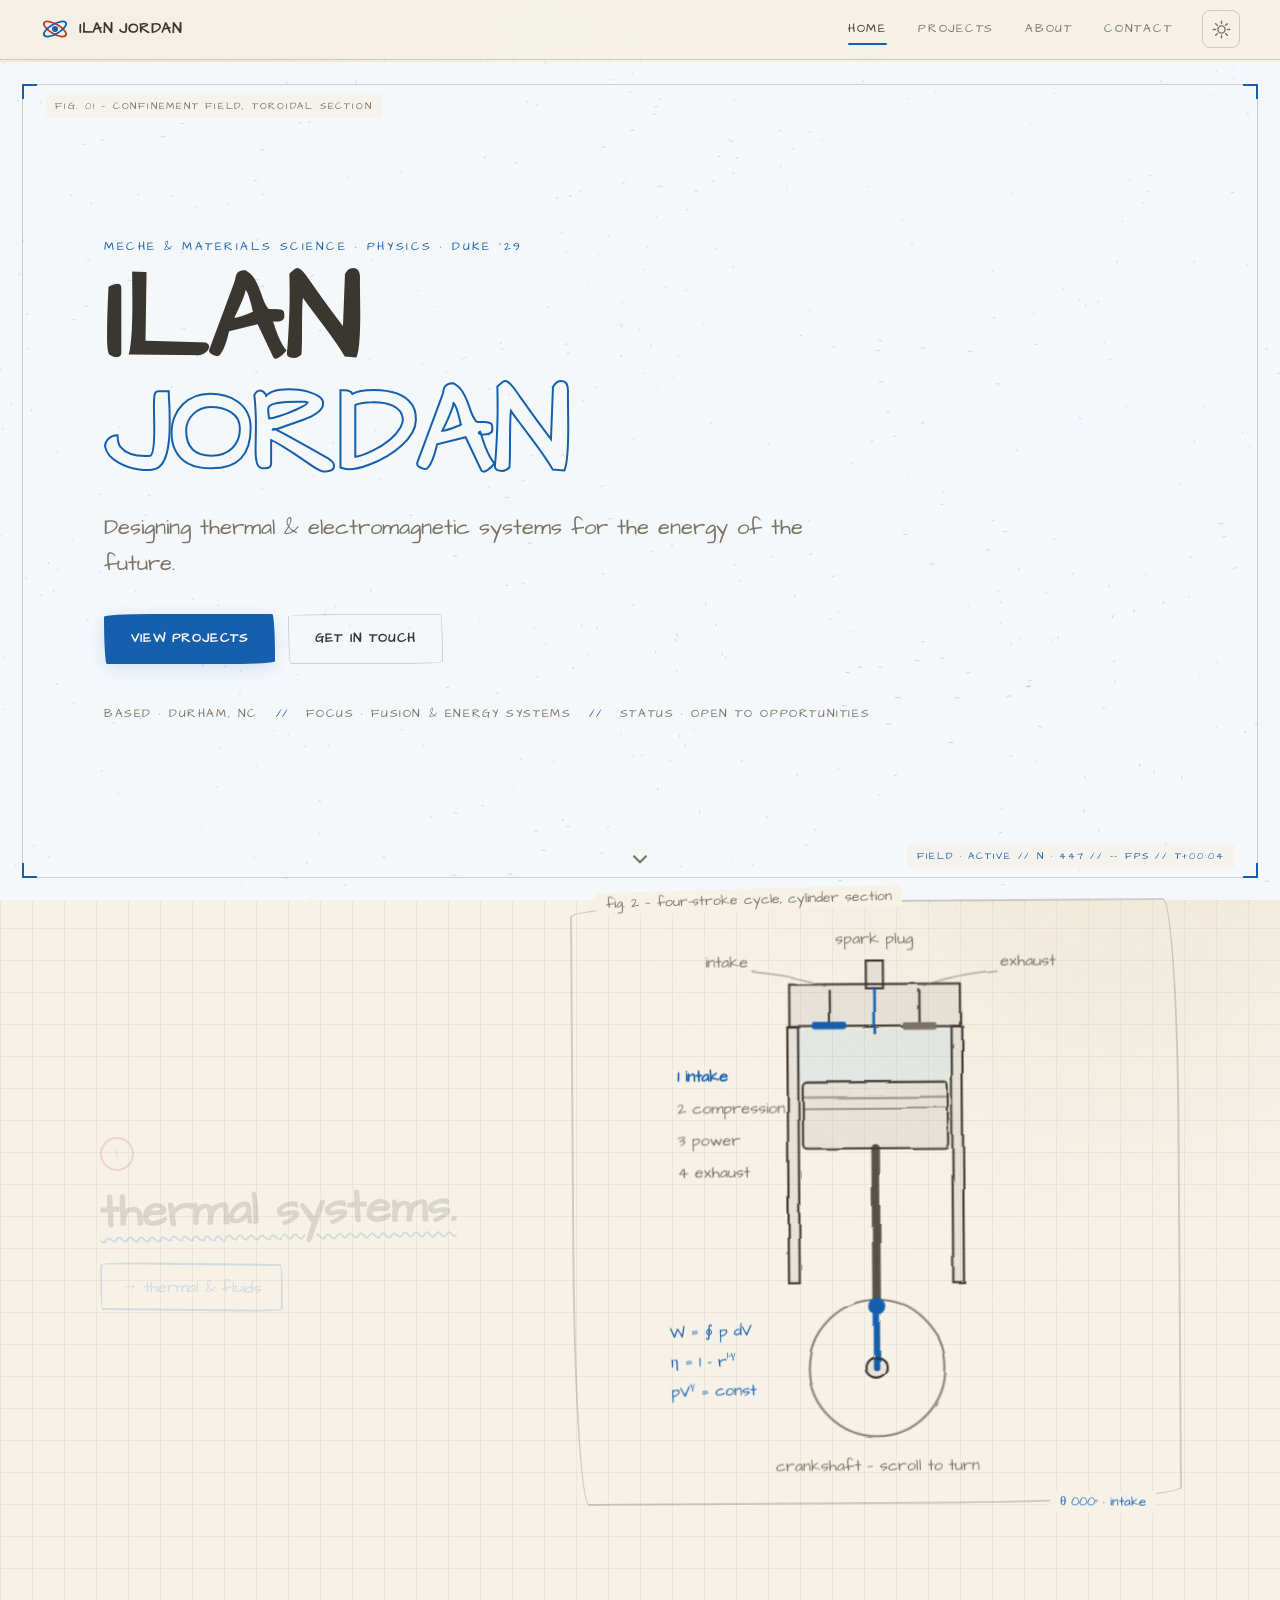
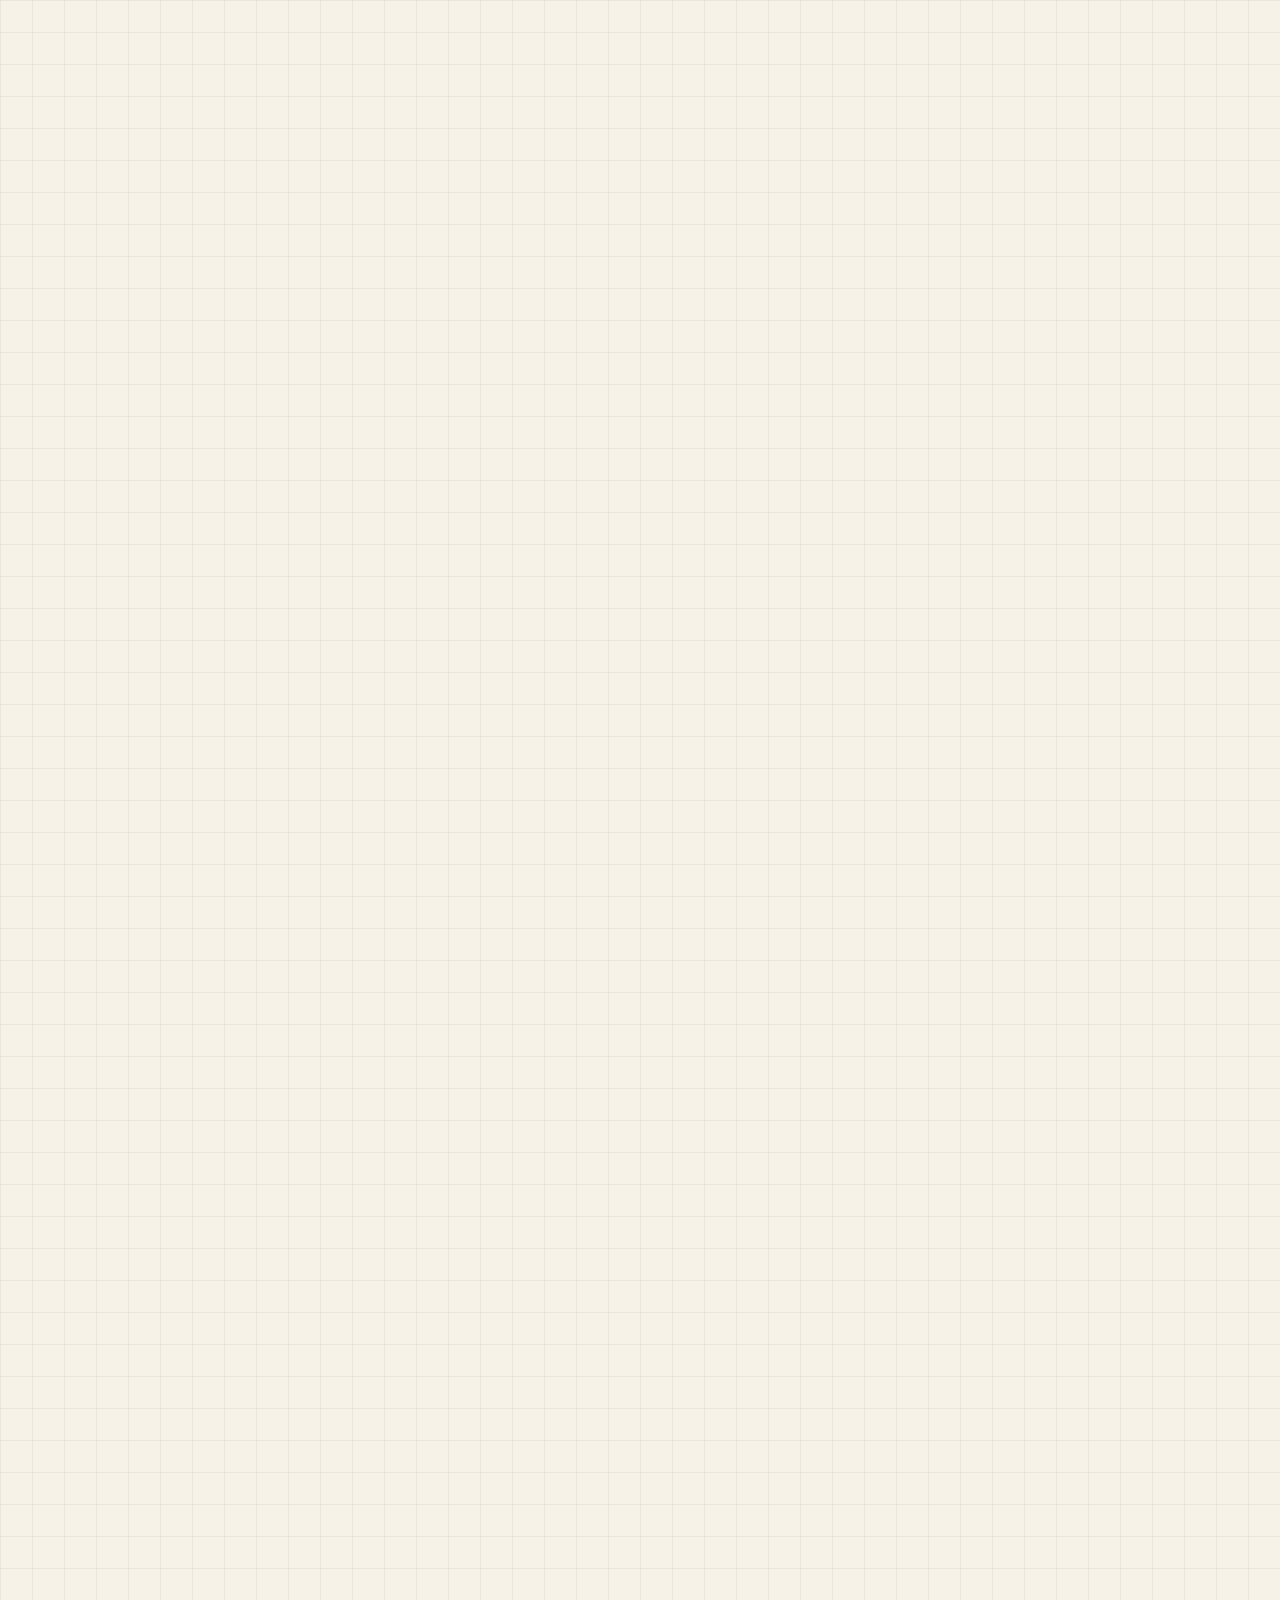
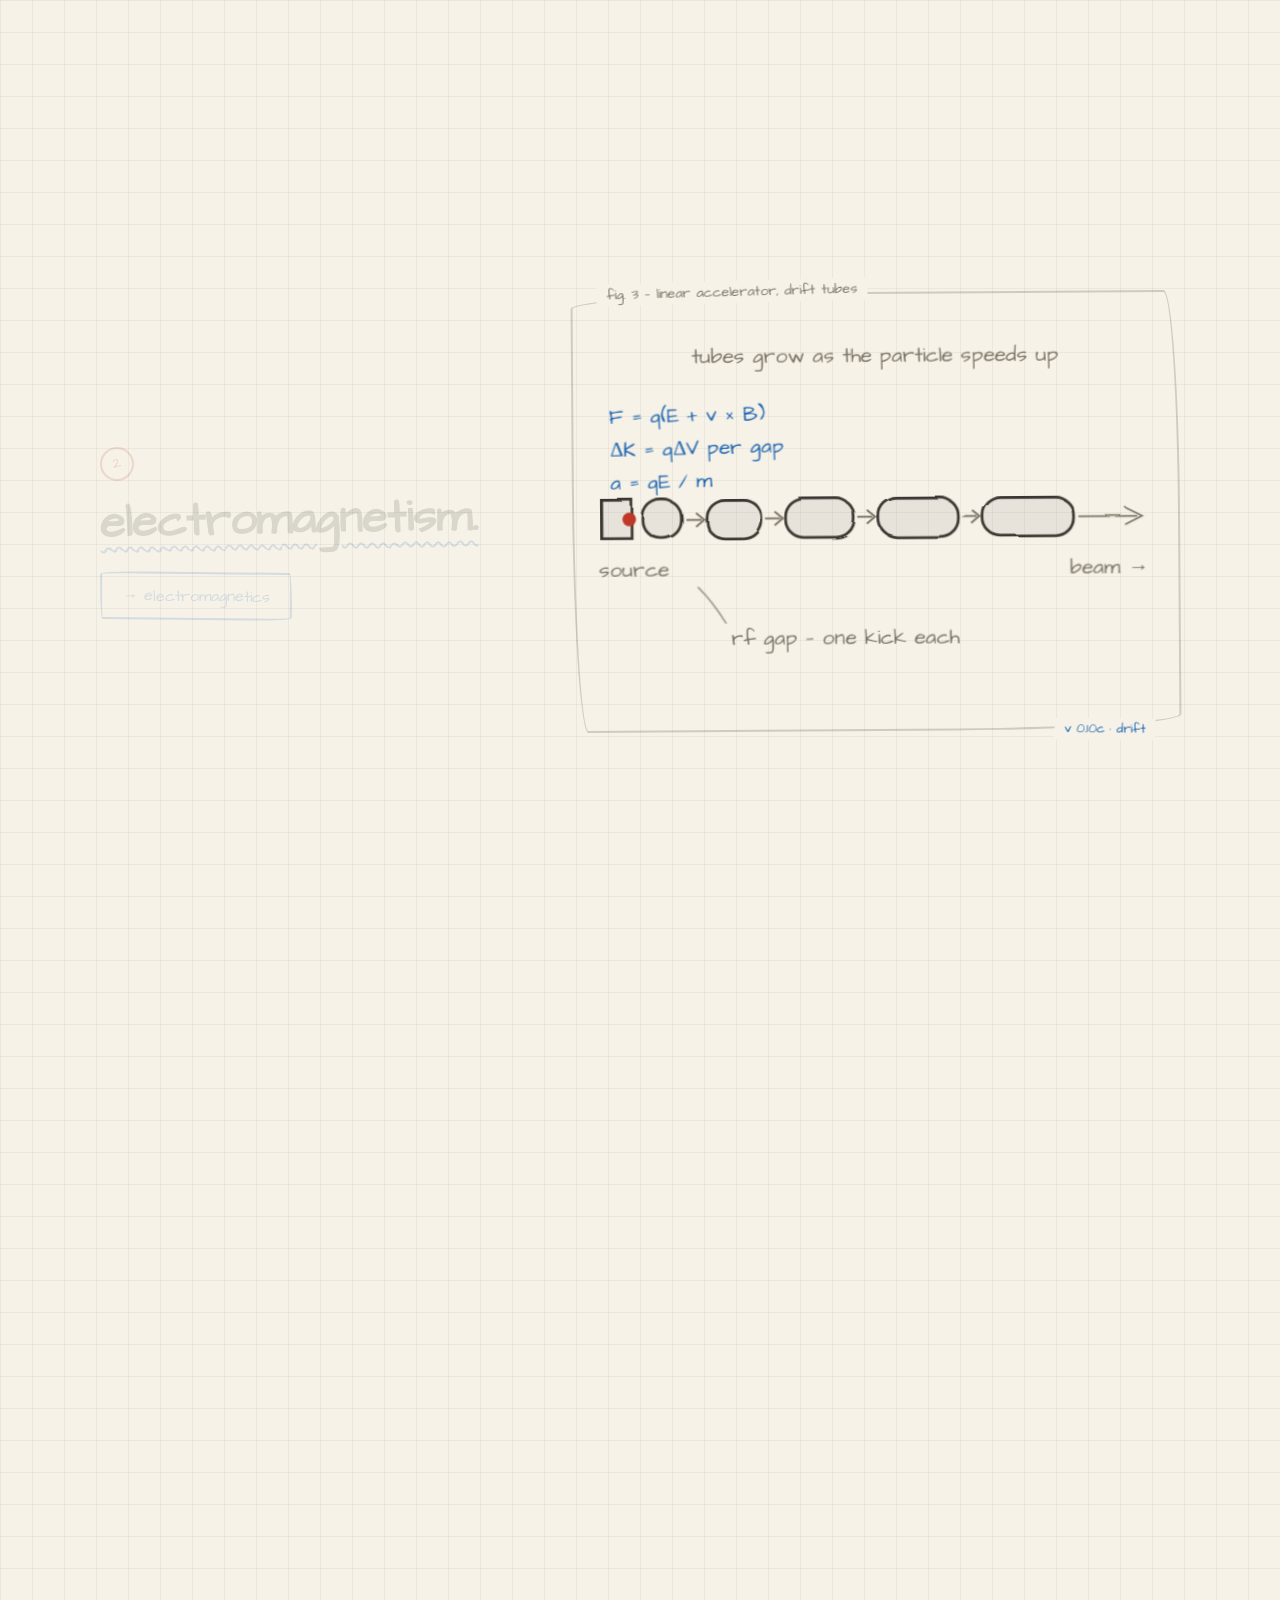
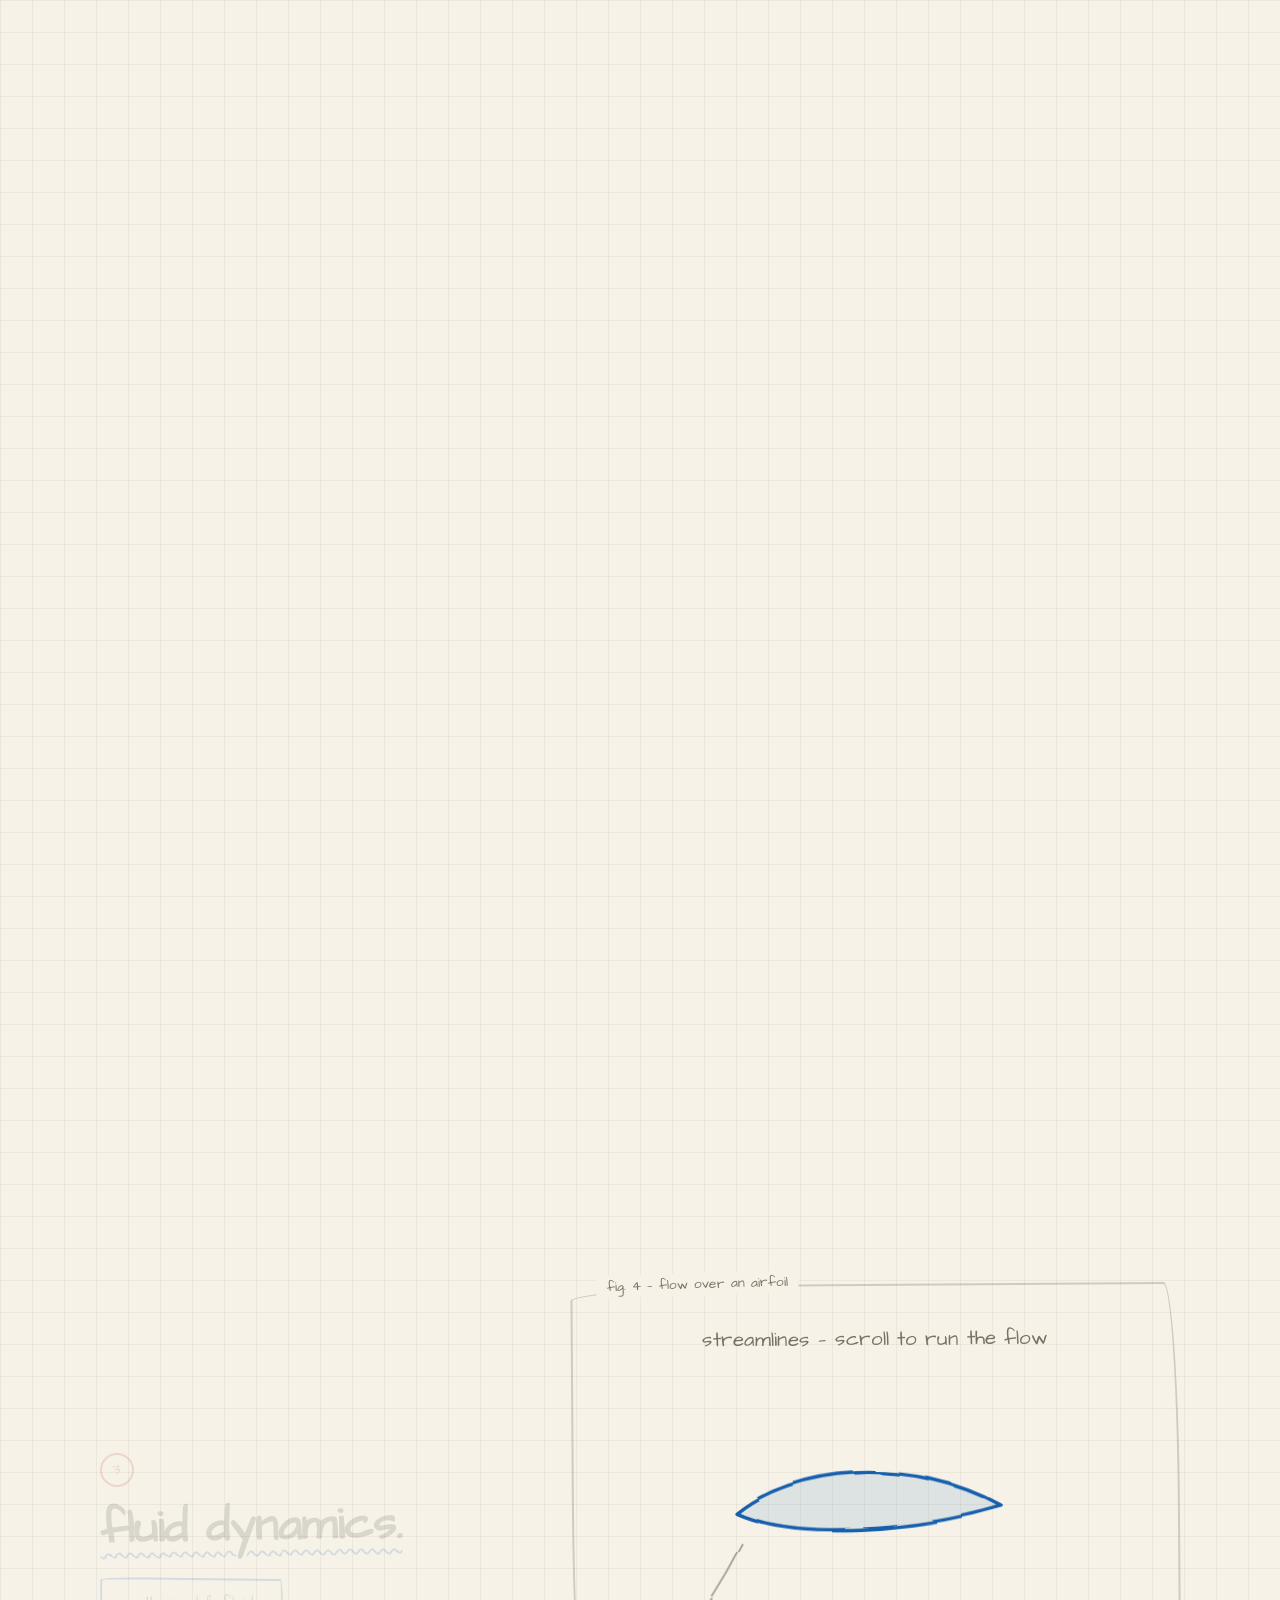
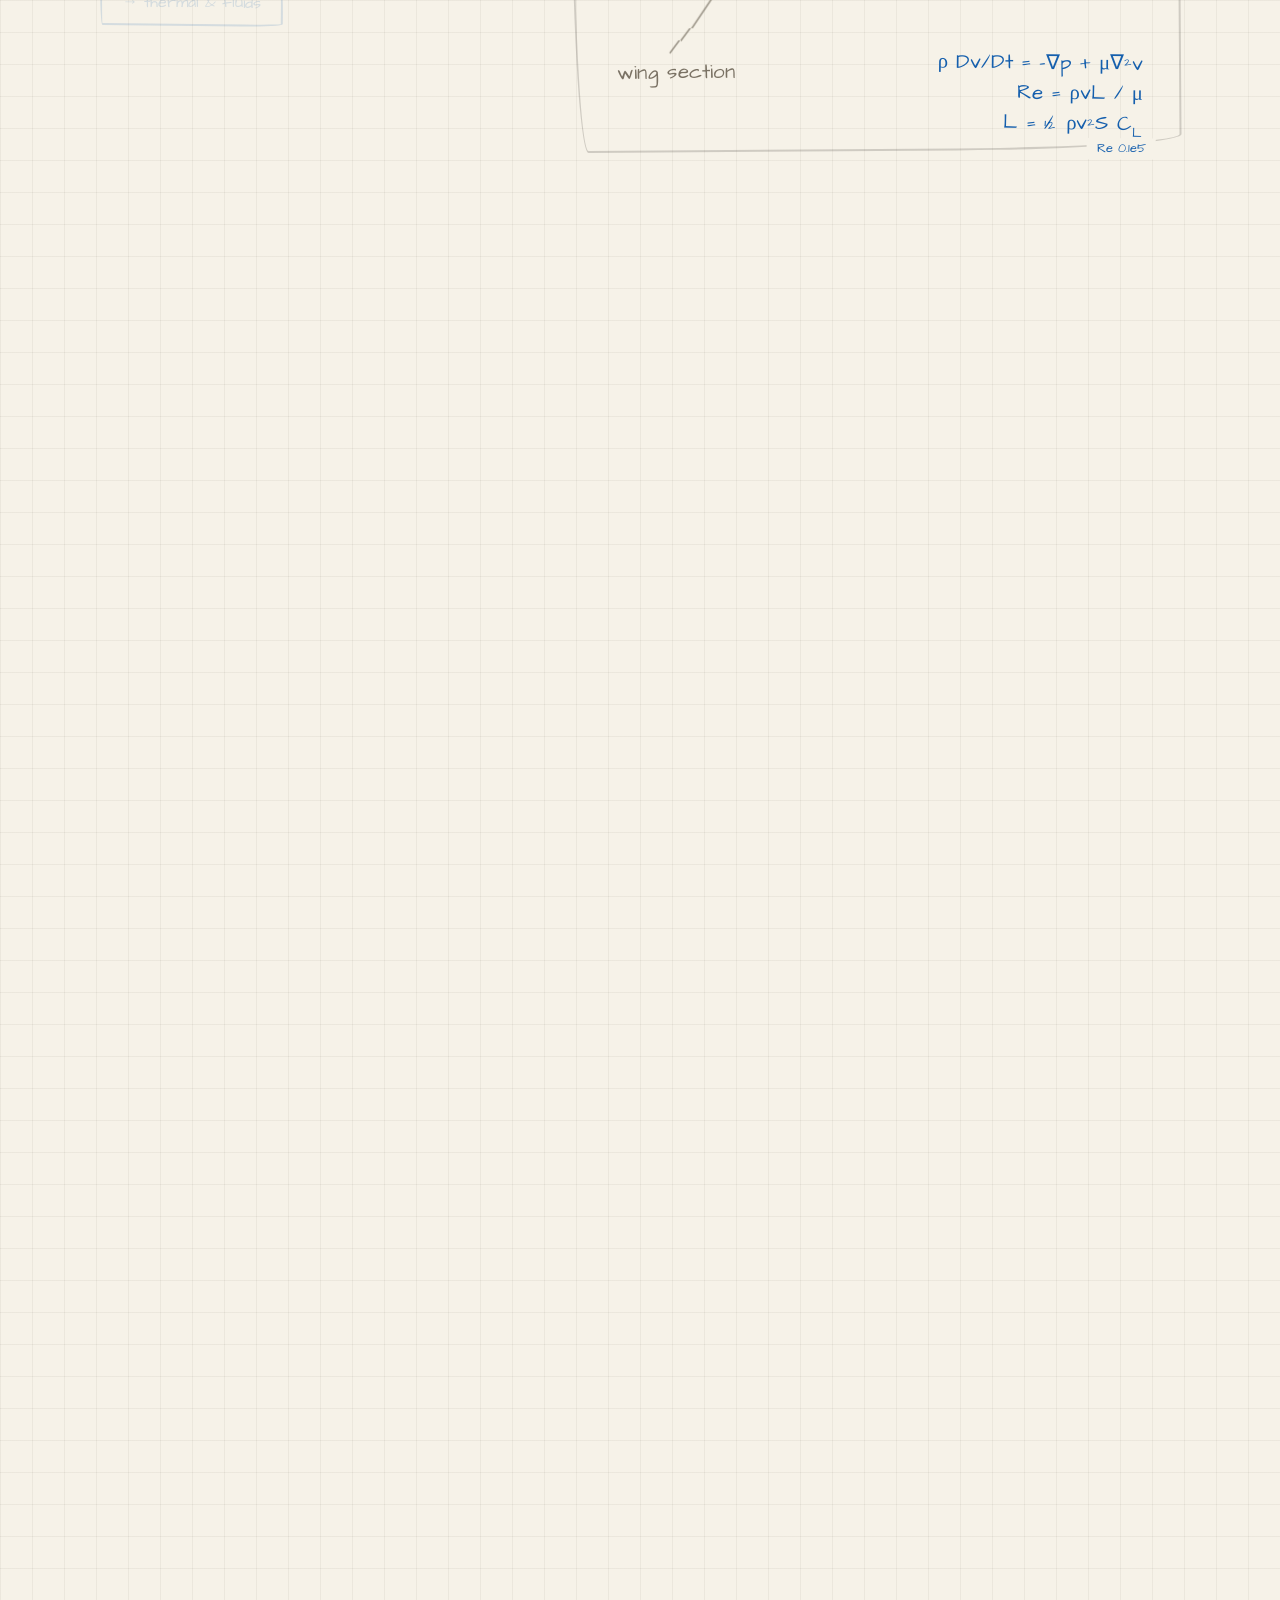
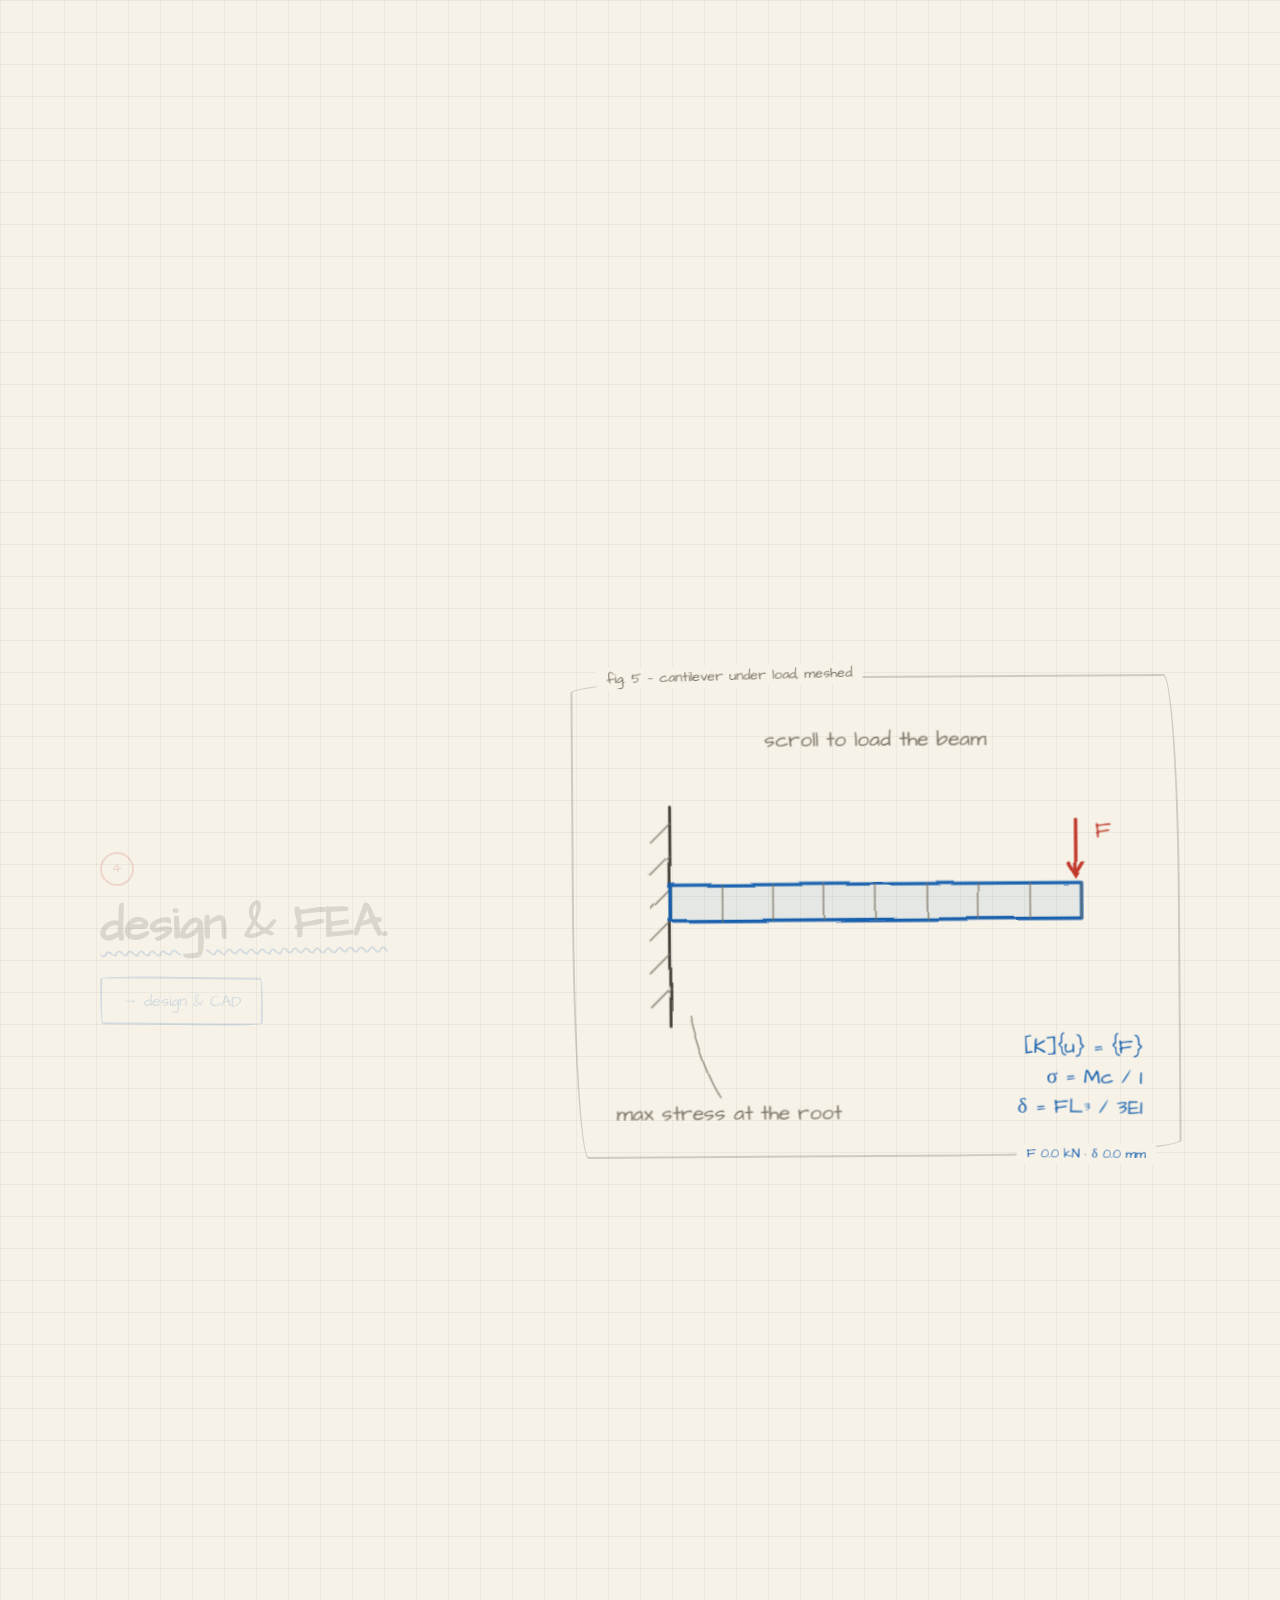
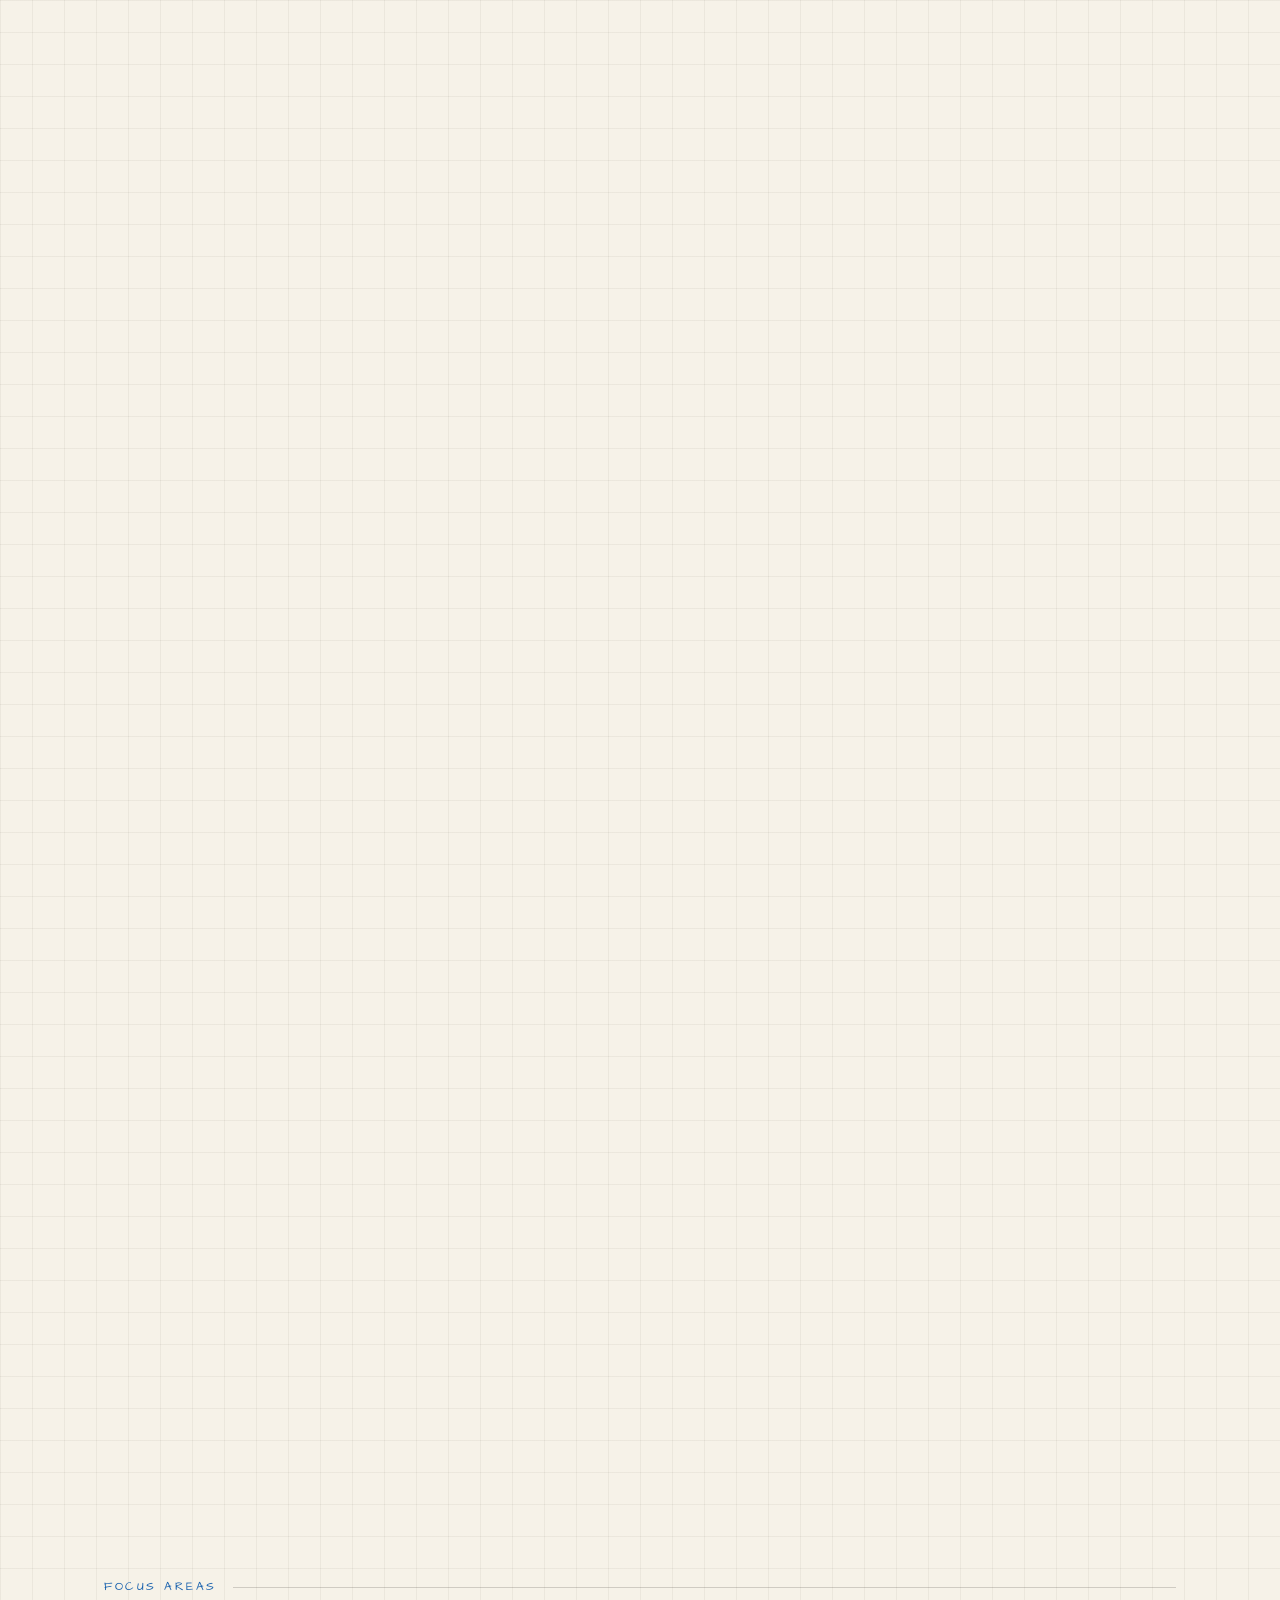
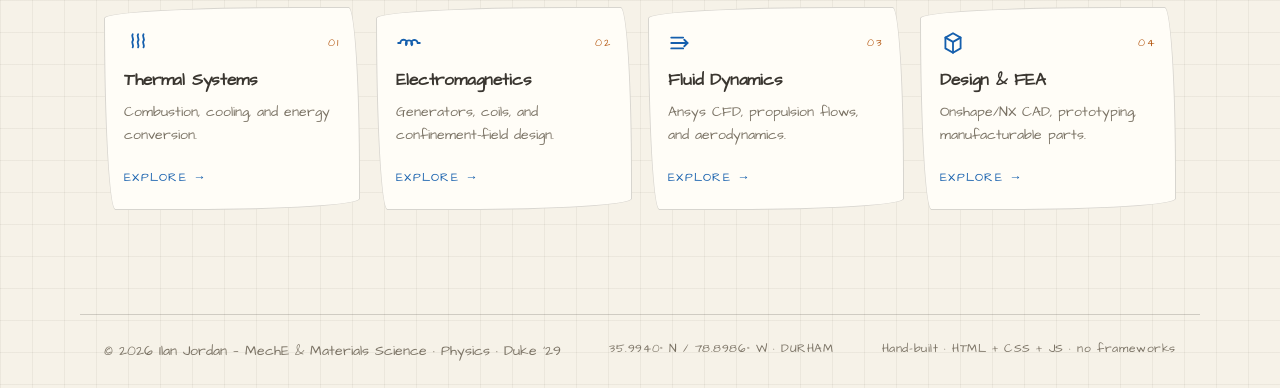
==== index.html @ c97f941b "Flesh out the Timpel / EITSIM Studio portfolio entry Replaces the placeholder Timpel block with a fu" ====
<!DOCTYPE html>
<html lang="en">
<head>
  <meta charset="UTF-8">
  <meta name="viewport" content="width=device-width, initial-scale=1.0">
  <meta name="description" content="Engineering portfolio — mechanical engineering, thermal and electromagnetic systems, energy and fusion.">
  <title>Ilan Jordan — Energy &amp; Fusion Engineering</title>
  <link rel="preconnect" href="https://fonts.googleapis.com">
  <link rel="preconnect" href="https://fonts.gstatic.com" crossorigin>
  <link href="https://fonts.googleapis.com/css2?family=Architects+Daughter&amp;display=swap" rel="stylesheet">
  <link rel="stylesheet" href="css/styles.css?v=11">
  <link rel="icon" href="data:image/svg+xml,&lt;svg xmlns='http://www.w3.org/2000/svg' viewBox='0 0 100 100'&gt;&lt;circle cx='50' cy='50' r='12' fill='%234fd8eb'/&gt;&lt;ellipse cx='50' cy='50' rx='44' ry='18' fill='none' stroke='%23e05fc4' stroke-width='6' transform='rotate(30 50 50)'/&gt;&lt;ellipse cx='50' cy='50' rx='44' ry='18' fill='none' stroke='%234fd8eb' stroke-width='6' transform='rotate(-30 50 50)'/&gt;&lt;/svg&gt;">
</head>
<body>
  <a class="skip-link" href="#main">Skip to content</a>

  <header class="nav" id="nav">
    <a class="brand" href="#home" aria-label="Home">
      <svg class="brand-mark" viewBox="0 0 100 100" aria-hidden="true">
        <circle cx="50" cy="50" r="10" class="mark-core"/>
        <ellipse cx="50" cy="50" rx="42" ry="16" class="mark-orbit a" transform="rotate(30 50 50)"/>
        <ellipse cx="50" cy="50" rx="42" ry="16" class="mark-orbit b" transform="rotate(-30 50 50)"/>
      </svg>
      <span class="brand-name" id="brand-name">Ilan Jordan</span>
    </a>

    <nav class="nav-tabs" id="nav-tabs" aria-label="Main">
      <a href="#home" data-route="home">Home</a>
      <a href="#projects" data-route="projects">Projects</a>
      <a href="#about" data-route="about">About</a>
      <a href="#contact" data-route="contact">Contact</a>
    </nav>

    <div class="nav-actions">
      <button class="theme-toggle" id="theme-toggle" aria-label="Toggle color theme" title="Toggle theme">
        <svg viewBox="0 0 24 24" aria-hidden="true"><path class="icon-moon" d="M21 12.8A9 9 0 1 1 11.2 3 7 7 0 0 0 21 12.8z"/><g class="icon-sun"><circle cx="12" cy="12" r="4.6"/><path d="M12 1.5v3M12 19.5v3M1.5 12h3M19.5 12h3M4.6 4.6l2.1 2.1M17.3 17.3l2.1 2.1M4.6 19.4l2.1-2.1M17.3 6.7l2.1-2.1"/></g></svg>
      </button>
      <button class="menu-toggle" id="menu-toggle" aria-label="Open menu" aria-expanded="false">
        <span></span><span></span><span></span>
      </button>
    </div>
  </header>

  <main id="main">

    <!-- ══════════ HOME ══════════ -->
    <section class="view" id="view-home" data-view="home">
      <div class="hero">
        <canvas id="plasma" aria-hidden="true"></canvas>
        <div class="hero-frame" aria-hidden="true">
          <span class="hf-corner tl"></span><span class="hf-corner tr"></span>
          <span class="hf-corner bl"></span><span class="hf-corner br"></span>
          <span class="hf-label hf-fig">FIG. 01 — CONFINEMENT FIELD, TOROIDAL SECTION</span>
          <span class="hf-label hf-tele" id="hero-telemetry">FIELD · INIT</span>
        </div>
        <div class="hero-inner">
          <p class="eyebrow" id="hero-eyebrow">MechE &amp; Materials Science · Physics · Duke ’29</p>
          <h1 class="hero-title" id="hero-title">Ilan Jordan</h1>
          <p class="hero-tagline" id="hero-tagline">Designing thermal &amp; electromagnetic systems for the energy of the future.</p>
          <div class="hero-ctas">
            <a class="btn btn-primary" href="#projects">View Projects</a>
            <a class="btn btn-ghost" href="#contact">Get in Touch</a>
          </div>
          <p class="hero-specs" id="hero-specs"></p>
        </div>
        <a class="scroll-hint" href="#focus" aria-label="Scroll to focus areas">
          <svg viewBox="0 0 24 24" aria-hidden="true"><path d="M6 9l6 6 6-6"/></svg>
        </a>
      </div>

      <!-- ══ Scroll story — four pinned hand-drawn scenes (see PLAN.md §2, js/scenes.js) ══ -->
      <svg width="0" height="0" style="position:absolute" aria-hidden="true">
        <defs>
          <filter id="rough" x="-5%" y="-5%" width="110%" height="110%">
            <feTurbulence type="fractalNoise" baseFrequency="0.015 0.025" numOctaves="2" seed="7" result="n"/>
            <feDisplacementMap in="SourceGraphic" in2="n" scale="4"/>
          </filter>
        </defs>
      </svg>

      <section class="track" id="t-thermal">
        <div class="stage">
          <div class="scene-grid">
            <div class="copy" id="copy-thermal">
              <span class="num">1</span>
              <h2>thermal systems.</h2>
              <a class="chip" href="#projects/thermal">→ thermal &amp; fluids</a>
            </div>
            <figure class="frame">
              <span class="figcap">fig. 2 — four-stroke cycle, cylinder section</span>
              <span class="hud" id="hud-thermal">θ 000° · intake</span>
              <svg viewBox="0 0 420 540" role="img" aria-label="Hand-drawn four-stroke engine cross-section, animated by scroll">
                <g filter="url(#rough)">
                  <rect x="130" y="60" width="160" height="40" class="sk-stf"/>
                  <rect x="202" y="38" width="16" height="26" class="sk-stf"/>
                  <line x1="210" y1="64" x2="210" y2="106" class="sk-acc-line" stroke-width="2.5" stroke-linecap="round"/>
                  <g id="e-valve-in">
                    <line x1="168" y1="66" x2="168" y2="96" class="sk-st"/>
                    <rect x="152" y="96" width="32" height="7" rx="2" class="sk-acc-fill"/>
                  </g>
                  <g id="e-valve-ex">
                    <line x1="252" y1="66" x2="252" y2="96" class="sk-st"/>
                    <rect x="236" y="96" width="32" height="7" rx="2" class="sk-dim-fill"/>
                  </g>
                  <path d="M 96 48 Q 136 52 164 62" class="sk-pencil" opacity=".7"/>
                  <path d="M 324 48 Q 284 52 256 62" class="sk-pencil" opacity=".7"/>
                  <rect x="128" y="100" width="10" height="240" class="sk-stf"/>
                  <rect x="282" y="100" width="10" height="240" class="sk-stf"/>
                  <rect id="e-charge" x="138" y="103" width="144" height="60" class="ph0" opacity="0.08"/>
                  <circle id="e-flash" cx="210" cy="112" r="26" class="sk-acc-fill" opacity="0"/>
                  <g id="e-piston">
                    <rect x="142" y="0" width="136" height="62" rx="4" class="sk-stf"/>
                    <line x1="142" y1="14" x2="278" y2="14" class="sk-st" opacity=".45"/>
                    <line x1="142" y1="24" x2="278" y2="24" class="sk-st" opacity=".45"/>
                  </g>
                  <line id="e-rod" x1="210" y1="230" x2="210" y2="420" class="sk-rod"/>
                  <circle cx="210" cy="420" r="64" class="sk-st" opacity=".6"/>
                  <line id="e-throw" x1="210" y1="420" x2="210" y2="362" class="sk-acc-line" stroke-width="6" stroke-linecap="round"/>
                  <circle id="e-pin" cx="210" cy="362" r="8" class="sk-acc-fill"/>
                  <circle cx="210" cy="420" r="10" class="sk-stf"/>
                </g>
                <!-- writing stays outside the wobble filter so it renders sharp -->
                <text x="92" y="44" class="sk-lbl" text-anchor="end">intake</text>
                <text x="328" y="44" class="sk-lbl">exhaust</text>
                <text x="210" y="22" class="sk-lbl" text-anchor="middle">spark plug</text>
                <text x="210" y="516" class="sk-lbl" text-anchor="middle">crankshaft — scroll to turn</text>
                <g class="eq" transform="rotate(-1 16 390)">
                  <text x="16" y="390">W = ∮ p dV</text>
                  <text x="16" y="418">η = 1 − r<tspan dy="-7" font-size="10">1−γ</tspan></text>
                  <text x="16" y="446">pV<tspan dy="-7" font-size="10">γ</tspan><tspan dy="7"> = const</tspan></text>
                </g>
                <g id="e-phases">
                  <text x="24" y="150">1 intake</text>
                  <text x="24" y="180">2 compression</text>
                  <text x="24" y="210">3 power</text>
                  <text x="24" y="240">4 exhaust</text>
                </g>
              </svg>
            </figure>
          </div>
        </div>
      </section>

      <section class="track" id="t-em">
        <div class="stage">
          <div class="scene-grid">
            <div class="copy" id="copy-em">
              <span class="num">2</span>
              <h2>electromagnetism.</h2>
              <a class="chip" href="#projects/em">→ electromagnetics</a>
            </div>
            <figure class="frame">
              <span class="figcap">fig. 3 — linear accelerator, drift tubes</span>
              <span class="hud" id="hud-em">v 0.10c · drift</span>
              <svg viewBox="0 0 420 300" role="img" aria-label="Hand-drawn linear particle accelerator, animated by scroll">
                <g filter="url(#rough)">
                  <rect x="10" y="136" width="22" height="28" class="sk-stf"/>
                  <rect x="40"  y="136" width="28" height="28" rx="13" class="sk-stf"/>
                  <rect x="86"  y="136" width="40" height="28" rx="13" class="sk-stf"/>
                  <rect x="144" y="136" width="50" height="28" rx="13" class="sk-stf"/>
                  <rect x="212" y="136" width="58" height="28" rx="13" class="sk-stf"/>
                  <rect x="288" y="136" width="66" height="28" rx="13" class="sk-stf"/>
                  <g id="a-gaps"></g>
                  <path d="M 100 226 Q 90 210 80 200" class="sk-pencil" opacity=".7"/>
                  <line x1="358" y1="150" x2="400" y2="150" class="sk-pencil"/>
                  <path d="M 392 144 L 404 150 L 392 156" class="sk-pencil"/>
                  <line id="a-trail" x1="30" y1="150" x2="30" y2="150" class="sk-trail"/>
                  <circle id="a-particle" cx="30" cy="150" r="5" class="sk-red-fill"/>
                </g>
                <text x="210" y="36" class="sk-lbl" text-anchor="middle">tubes grow as the particle speeds up</text>
                <text x="8" y="192" class="sk-lbl">source</text>
                <text x="104" y="242" class="sk-lbl">rf gap — one kick each</text>
                <text x="380" y="192" class="sk-lbl" text-anchor="middle">beam →</text>
                <g class="eq" transform="rotate(-1 16 80)">
                  <text x="16" y="80">F = q(E + v × B)</text>
                  <text x="16" y="104">ΔK = qΔV per gap</text>
                  <text x="16" y="128">a = qE / m</text>
                </g>
              </svg>
            </figure>
          </div>
        </div>
      </section>

      <section class="track" id="t-fluid">
        <div class="stage">
          <div class="scene-grid">
            <div class="copy" id="copy-fluid">
              <span class="num">3</span>
              <h2>fluid dynamics.</h2>
              <a class="chip" href="#projects/thermal">→ thermal &amp; fluids</a>
            </div>
            <figure class="frame">
              <span class="figcap">fig. 4 — flow over an airfoil</span>
              <span class="hud" id="hud-fluid">Re 0.1e5</span>
              <svg viewBox="0 0 420 320" role="img" aria-label="Hand-drawn airfoil with streamlines drawing in as you scroll">
                <g filter="url(#rough)">
                  <path class="flowline" d="M 20 70 C 140 70, 280 70, 400 72"/>
                  <path class="flowline" d="M 20 100 C 130 100, 150 92, 210 90 C 280 88, 330 100, 400 104"/>
                  <path class="flowline" d="M 20 130 C 110 130, 130 112, 205 110 C 285 108, 330 132, 400 136"/>
                  <path class="flowline" d="M 20 175 C 110 175, 140 186, 210 190 C 280 194, 330 174, 400 170"/>
                  <path class="flowline" d="M 20 205 C 130 205, 280 208, 400 204"/>
                  <path class="flowline" d="M 20 235 C 140 235, 280 235, 400 233"/>
                  <path d="M 108 152 C 150 118, 235 110, 302 148 C 240 166, 152 172, 108 152 Z" class="sk-foil"/>
                  <path id="f-vortex" d="M 316 156 q 14 -10 20 2 q 5 12 -8 14 q -11 1 -10 -8 q 1 -7 8 -7" class="sk-red-line" fill="none" opacity="0"/>
                  <path d="M 60 254 Q 90 216 112 174" class="sk-pencil" opacity=".7"/>
                </g>
                <text x="210" y="30" class="sk-lbl" text-anchor="middle">streamlines — scroll to run the flow</text>
                <text x="20" y="272" class="sk-lbl">wing section</text>
                <g class="eq" text-anchor="end" transform="rotate(1 404 268)">
                  <text x="404" y="268">ρ Dv/Dt = −∇p + μ∇²v</text>
                  <text x="404" y="290">Re = ρvL / μ</text>
                  <text x="404" y="312">L = ½ ρv²S C<tspan dy="5" font-size="10">L</tspan></text>
                </g>
              </svg>
            </figure>
          </div>
        </div>
      </section>

      <section class="track" id="t-fea">
        <div class="stage">
          <div class="scene-grid">
            <div class="copy" id="copy-fea">
              <span class="num">4</span>
              <h2>design &amp; FEA.</h2>
              <a class="chip" href="#projects/design">→ design &amp; CAD</a>
            </div>
            <figure class="frame">
              <span class="figcap">fig. 5 — cantilever under load, meshed</span>
              <span class="hud" id="hud-fea">F 0.0 kN · δ 0.0 mm</span>
              <svg viewBox="0 0 420 330" role="img" aria-label="Hand-drawn cantilever beam with FEA mesh bending as you scroll">
                <g filter="url(#rough)">
                  <line x1="60" y1="80" x2="60" y2="240" class="sk-st"/>
                  <g class="sk-pencil" opacity=".8">
                    <line x1="60" y1="92"  x2="46" y2="106"/><line x1="60" y1="116" x2="46" y2="130"/>
                    <line x1="60" y1="140" x2="46" y2="154"/><line x1="60" y1="164" x2="46" y2="178"/>
                    <line x1="60" y1="188" x2="46" y2="202"/><line x1="60" y1="212" x2="46" y2="226"/>
                  </g>
                  <rect id="s-stress" x="60" y="134" width="70" height="34" class="sk-red-fill" opacity="0"/>
                  <polygon id="s-beam" points="" class="sk-beam"/>
                  <path id="s-mesh" d="" class="sk-pencil" opacity=".75"/>
                  <line id="s-load" x1="356" y1="90" x2="356" y2="130" class="sk-red-line" stroke-width="2.5" stroke-linecap="round"/>
                  <path id="s-loadhead" d="M 350 122 L 356 132 L 362 122" fill="none" class="sk-red-line" stroke-width="2.5"/>
                  <path d="M 96 292 Q 84 274 74 232" class="sk-pencil" opacity=".7"/>
                </g>
                <text id="s-loadlbl" x="370" y="104" font-size="17" class="sk-red-text">F</text>
                <text x="210" y="36" class="sk-lbl" text-anchor="middle">scroll to load the beam</text>
                <text x="20" y="308" class="sk-lbl">max stress at the root</text>
                <g class="eq" text-anchor="end" transform="rotate(1 404 262)">
                  <text x="404" y="262">[K]{u} = {F}</text>
                  <text x="404" y="284">σ = Mc / I</text>
                  <text x="404" y="306">δ = FL³ / 3EI</text>
                </g>
              </svg>
            </figure>
          </div>
        </div>
      </section>

      <div class="section" id="focus">
        <p class="eyebrow">Focus Areas</p>
        <div class="focus-grid" id="focus-grid"><!-- tiles rendered from config.js --></div>
      </div>
    </section>

    <!-- ══════════ PROJECTS ══════════ -->
    <section class="view" id="view-projects" data-view="projects" hidden>
      <div class="section">
        <p class="eyebrow">Portfolio</p>
        <h1 class="page-title">Projects</h1>
        <div class="subtabs" id="subtabs" role="tablist" aria-label="Project categories"><!-- pills rendered from config.js --></div>
        <div class="project-grid" id="project-grid"><!-- cards rendered from projects.js --></div>
        <p class="empty-note" id="projects-empty" hidden>No projects in this category yet.</p>
      </div>
    </section>

    <!-- ══════════ ABOUT ══════════ -->
    <section class="view" id="view-about" data-view="about" hidden>
      <div class="section">
        <p class="eyebrow">Background</p>
        <h1 class="page-title">About</h1>
        <div class="about-cols">
          <div class="about-left">
            <div class="portrait" id="portrait"><!-- photo or placeholder --></div>
            <div class="bio" id="bio"><!-- paragraphs from config.js --></div>
          </div>
          <div class="about-right">
            <h2 class="block-title">Skills</h2>
            <div class="skills" id="skills"></div>
            <h2 class="block-title">Timeline</h2>
            <ol class="timeline" id="timeline"></ol>
          </div>
        </div>
      </div>
    </section>

    <!-- ══════════ CONTACT ══════════ -->
    <section class="view" id="view-contact" data-view="contact" hidden>
      <div class="section contact-section">
        <p class="eyebrow">Contact</p>
        <h1 class="page-title" id="contact-heading">Let’s build the future of energy.</h1>
        <p class="contact-sub" id="contact-sub"></p>
        <div class="contact-grid" id="contact-grid"></div>
        <a class="btn btn-primary btn-cv" id="cv-btn" href="assets/docs/cv.pdf" download>Download CV</a>
      </div>
    </section>

  </main>

  <footer class="footer">
    <span id="footer-id"></span>
    <span class="footer-note">35.9940° N / 78.8986° W · DURHAM</span>
    <span class="footer-note">Hand-built · HTML + CSS + JS · no frameworks</span>
  </footer>

  <!-- Project detail overlay -->
  <div class="overlay" id="detail" hidden role="dialog" aria-modal="true" aria-labelledby="detail-title">
    <div class="overlay-panel">
      <button class="overlay-close" id="detail-close" aria-label="Close project">✕</button>
      <div class="overlay-body" id="detail-body"></div>
    </div>
  </div>

  <!-- Lightbox -->
  <div class="lightbox" id="lightbox" hidden role="dialog" aria-modal="true" aria-label="Image viewer">
    <button class="lb-btn lb-close" id="lb-close" aria-label="Close">✕</button>
    <button class="lb-btn lb-prev" id="lb-prev" aria-label="Previous image">‹</button>
    <img id="lb-img" alt="">
    <button class="lb-btn lb-next" id="lb-next" aria-label="Next image">›</button>
    <p class="lb-count" id="lb-count"></p>
  </div>

  <noscript><p style="padding:2rem;text-align:center">This portfolio needs JavaScript enabled to render its content.</p></noscript>

  <script src="js/config.js?v=11"></script>
  <script src="js/projects.js?v=11"></script>
  <script src="js/plasma.js?v=11"></script>
  <script src="js/scenes.js?v=11"></script>
  <script src="js/main.js?v=11"></script>
</body>
</html>
---- css/styles.css ----
/* ═══════════════════════════════════════════════════════════════
   DESIGN TOKENS — EDIT ME
   Every color of the site lives here. Dark "Plasma" theme first
   (the default), then the light "Blueprint" overrides below it.
   ═══════════════════════════════════════════════════════════════ */
:root {
  /* ── Dark · Sketchbook (navy graph paper + yellow pencil + red pen) ── */
  --bg:        #0c1626;   /* dark navy graph paper       */
  --bg-grid:   rgba(247, 211, 84, 0.045);  /* faint yellow grid */
  --surface:   #121d33;   /* cards, panels               */
  --surface-2: #182544;   /* hover / raised              */
  --ink:       #f2ead8;   /* warm paper-white pencil     */
  --ink-2:     #b0a68c;   /* faded pencil                */
  --line:      rgba(242, 234, 216, 0.16);  /* borders    */
  --accent:    #f7d354;   /* yellow pencil — primary     */
  --accent-2:  #e2604c;   /* red pen — secondary         */
  --hot:       #f0a35e;   /* thermal orange              */
  --on-accent: #241c05;   /* text on accent buttons      */
  --glow:      0 0 24px rgba(247, 211, 84, 0.25);
  --glow-soft: 0 0 60px rgba(247, 211, 84, 0.10);
  --overlay-bg: rgba(5, 9, 18, 0.8);
  --hero-fade: rgba(12, 22, 38, 0);
  --neb-a: rgba(24, 52, 96, 0.5);      /* ambient glow, top-left    */
  --neb-b: rgba(96, 74, 20, 0.3);      /* ambient glow, bottom-right */
  --nav-shadow: 0 10px 30px rgba(0, 0, 0, 0.35);

  /* ── Type & shape (shared by both themes) ────── */
  --font-body: "Architects Daughter", "Segoe Print", "Bradley Hand", "Comic Sans MS", cursive;
  --font-mono: "Architects Daughter", "Segoe Print", "Bradley Hand", "Comic Sans MS", cursive;
  --display-stretch: 100%;  /* no-op on the handwriting font, kept for compat */
  --radius: 6px;
  /* hand-ruled box — slightly different radii each corner */
  --wonky: 255px 15px 225px 15px / 15px 225px 15px 255px;
  --maxw: 1120px;
}

:root[data-theme="light"] {
  /* ── Light · Paper (pencil on off-white, red pen accents) ── */
  --bg:        #f6f2e8;   /* warm paper */
  --bg-grid:   rgba(58, 54, 48, 0.06);    /* graphite grid lines */
  --surface:   #fffdf7;
  --surface-2: #efe9db;
  --ink:       #3a3630;   /* graphite */
  --ink-2:     #7a7264;
  --line:      rgba(58, 54, 48, 0.20);
  --accent:    #155fad;   /* engineering-blue pencil */
  --accent-2:  #c0392b;   /* red pen */
  --hot:       #b4560f;
  --on-accent: #ffffff;
  --glow:      0 4px 18px rgba(21, 95, 173, 0.15);
  --glow-soft: none;
  --overlay-bg: rgba(58, 54, 48, 0.45);
  --hero-fade: rgba(246, 242, 232, 0);
  --neb-a: rgba(200, 188, 160, 0.30);
  --neb-b: rgba(214, 196, 160, 0.24);
  --nav-shadow: 0 8px 24px rgba(58, 54, 48, 0.10);
}

/* First visit before JS stamps a theme: follow the OS. */
@media (prefers-color-scheme: light) {
  :root:not([data-theme]) {
    --bg: #f6f2e8; --bg-grid: rgba(58,54,48,0.06);
    --surface: #fffdf7; --surface-2: #efe9db;
    --ink: #3a3630; --ink-2: #7a7264; --line: rgba(58,54,48,0.20);
    --accent: #155fad; --accent-2: #c0392b; --hot: #b4560f;
    --on-accent: #ffffff;
    --glow: 0 4px 18px rgba(21,95,173,0.15); --glow-soft: none;
    --overlay-bg: rgba(58,54,48,0.45); --hero-fade: rgba(246,242,232,0);
    --neb-a: rgba(200,188,160,0.30); --neb-b: rgba(214,196,160,0.24);
    --nav-shadow: 0 8px 24px rgba(58,54,48,0.10);
  }
}

/* ═══ Base ═══════════════════════════════════════ */
*, *::before, *::after { box-sizing: border-box; }
html { scroll-behavior: smooth; }
body {
  margin: 0;
  font-family: var(--font-body);
  font-size: 16px;
  line-height: 1.65;
  color: var(--ink);
  background-color: var(--bg);
  background-image:
    linear-gradient(var(--bg-grid) 1px, transparent 1px),
    linear-gradient(90deg, var(--bg-grid) 1px, transparent 1px);
  background-size: 32px 32px;
  transition: background-color .3s, color .3s;
}
img { max-width: 100%; display: block; }
[hidden] { display: none !important; }

/* Ambient nebula glows — give inner tabs the same atmosphere as the hero */
body::before, body::after {
  content: ""; position: fixed; z-index: -1; pointer-events: none;
  width: 65vmax; height: 65vmax; border-radius: 50%;
  filter: blur(90px);
}
body::before { top: -25vmax; left: -20vmax; background: radial-gradient(circle, var(--neb-a), transparent 62%); }
body::after  { bottom: -28vmax; right: -20vmax; background: radial-gradient(circle, var(--neb-b), transparent 62%); }
a { color: var(--accent); }

.skip-link {
  position: absolute; left: -999px; top: 0; z-index: 200;
  background: var(--accent); color: var(--on-accent);
  padding: .5rem 1rem; border-radius: 0 0 var(--radius) 0;
}
.skip-link:focus { left: 0; }

:focus-visible { outline: 2px solid var(--accent); outline-offset: 2px; }

.eyebrow {
  font-family: var(--font-mono);
  font-size: .72rem;
  letter-spacing: .22em;
  text-transform: uppercase;
  color: var(--accent);
  margin: 0 0 .6rem;
}
.page-title {
  text-decoration: underline wavy var(--accent);
  text-underline-offset: 12px;
  text-decoration-thickness: 2px;
  font-size: clamp(2.2rem, 5.5vw, 3.4rem);
  font-weight: 850;
  font-stretch: var(--display-stretch);
  text-transform: uppercase;
  letter-spacing: .005em;
  line-height: 1.02;
  margin: 0 0 1.4rem;
  text-wrap: balance;
}
.block-title {
  font-size: 1rem; font-weight: 750;
  font-stretch: var(--display-stretch);
  letter-spacing: .06em; text-transform: uppercase;
  margin: 2.2rem 0 1rem;
  color: var(--ink);
}
.section {
  max-width: var(--maxw);
  margin: 0 auto;
  padding: 4.5rem 24px;
}
/* section eyebrows get a trailing hairline rule */
.section > .eyebrow { display: flex; align-items: center; gap: 1rem; }
.section > .eyebrow::after { content: ""; flex: 1; height: 1px; background: var(--line); }
.contact-section > .eyebrow { justify-content: center; }
.contact-section > .eyebrow::after { display: none; }

/* scroll-reveal (elements get .reveal from JS, .visible when scrolled into view) */
.reveal { opacity: 0; transform: translateY(22px); transition: opacity .6s ease, transform .6s cubic-bezier(.2, .7, .3, 1); }
.reveal.visible { opacity: 1; transform: none; }
.focus-grid .reveal:nth-child(2), .project-grid .reveal:nth-child(2) { transition-delay: .07s; }
.focus-grid .reveal:nth-child(3), .project-grid .reveal:nth-child(3) { transition-delay: .14s; }
.focus-grid .reveal:nth-child(4), .project-grid .reveal:nth-child(4) { transition-delay: .21s; }

/* ═══ Nav ════════════════════════════════════════ */
.nav {
  position: fixed; top: 0; left: 0; right: 0; z-index: 100;
  display: flex; align-items: center; gap: 1rem;
  padding: .65rem clamp(16px, 4vw, 40px);
  background: color-mix(in srgb, var(--bg) 82%, transparent);
  backdrop-filter: blur(12px);
  -webkit-backdrop-filter: blur(12px);
  border-bottom: 1px solid var(--line);
  transition: box-shadow .3s;
}
.nav.scrolled { box-shadow: var(--nav-shadow); }
.brand {
  display: flex; align-items: center; gap: .55rem;
  text-decoration: none; color: var(--ink);
  font-weight: 800; letter-spacing: -0.01em;
  margin-right: auto;
}
.brand-mark { width: 30px; height: 30px; }
.mark-core { fill: var(--accent); }
.mark-orbit { fill: none; stroke-width: 6; }
.mark-orbit.a { stroke: var(--accent-2); }
.mark-orbit.b { stroke: var(--accent); }
.brand-name {
  font-size: .92rem; font-weight: 800;
  font-stretch: var(--display-stretch);
  text-transform: uppercase; letter-spacing: .05em;
}

.nav-tabs { display: flex; gap: .25rem; }
.nav-tabs a {
  position: relative;
  padding: .5rem .85rem;
  text-decoration: none;
  color: var(--ink-2);
  font-family: var(--font-mono);
  font-size: .78rem; font-weight: 500;
  letter-spacing: .14em; text-transform: uppercase;
  border-radius: 6px;
  transition: color .2s;
}
.nav-tabs a:hover { color: var(--ink); }
.nav-tabs a.active { color: var(--ink); }
.nav-tabs a.active::after {
  content: "";
  position: absolute; left: .85rem; right: .85rem; bottom: .15rem;
  height: 2px; border-radius: 2px;
  background: var(--accent);
  box-shadow: var(--glow);
}

.nav-actions { display: flex; align-items: center; gap: .4rem; }
.theme-toggle, .menu-toggle {
  background: none; border: 1px solid var(--line);
  border-radius: 8px; cursor: pointer;
  width: 38px; height: 38px;
  display: inline-flex; align-items: center; justify-content: center;
  color: var(--ink-2);
  transition: color .2s, border-color .2s;
}
.theme-toggle:hover, .menu-toggle:hover { color: var(--accent); border-color: var(--accent); }
.theme-toggle svg { width: 19px; height: 19px; fill: none; stroke: currentColor; stroke-width: 1.8; stroke-linecap: round; }
/* moon in dark mode, sun in light mode */
.icon-sun { display: none; }
:root[data-theme="light"] .icon-sun { display: block; }
:root[data-theme="light"] .icon-moon { display: none; }

.menu-toggle { display: none; flex-direction: column; gap: 4px; }
.menu-toggle span { width: 16px; height: 2px; background: currentColor; border-radius: 2px; }

/* ═══ Views ══════════════════════════════════════ */
.view { padding-top: 62px; animation: viewfade .35s ease both; }
@keyframes viewfade { from { opacity: 0; transform: translateY(8px); } to { opacity: 1; transform: none; } }

/* ═══ Hero ═══════════════════════════════════════ */
/* Hero text uses the site tokens (yellow pencil in dark mode); only the
   plasma canvas animation keeps its original colors (see plasma.js). */
.hero {
  position: relative;
  min-height: calc(100vh - 62px);
  display: flex; align-items: center;
  overflow: hidden;
}
#plasma { position: absolute; inset: 0; width: 100%; height: 100%; }

/* ── Instrument viewport frame — the hero's signature ──
   Hairline frame + corner brackets + figure plate + live telemetry
   readout fed by the actual particle field (see plasma.js stats). */
.hero-frame {
  position: absolute; z-index: 1;
  inset: clamp(10px, 2vw, 22px);
  border: 1px solid color-mix(in srgb, var(--ink-2) 30%, transparent);
  pointer-events: none;
}
.hf-corner { position: absolute; width: 15px; height: 15px; }
.hf-corner.tl { top: -1px; left: -1px; border-top: 2px solid var(--accent); border-left: 2px solid var(--accent); }
.hf-corner.tr { top: -1px; right: -1px; border-top: 2px solid var(--accent); border-right: 2px solid var(--accent); }
.hf-corner.bl { bottom: -1px; left: -1px; border-bottom: 2px solid var(--accent); border-left: 2px solid var(--accent); }
.hf-corner.br { bottom: -1px; right: -1px; border-bottom: 2px solid var(--accent); border-right: 2px solid var(--accent); }
.hf-label {
  position: absolute;
  font-family: var(--font-mono);
  font-size: .62rem; letter-spacing: .18em;
  color: var(--ink-2);
  background: color-mix(in srgb, var(--bg) 72%, transparent);
  padding: .25rem .6rem;
  white-space: nowrap;
}
.hf-fig  { top: .55rem; left: 1.4rem; }
.hf-tele { bottom: .55rem; right: 1.4rem; color: var(--accent); }
@media (max-width: 760px) {
  .hf-fig { display: none; }
  .hf-tele { right: .8rem; font-size: .56rem; }
}
.hero-inner {
  position: relative; z-index: 2;
  max-width: var(--maxw); width: 100%;
  margin: 0 auto; padding: 0 24px;
}
.hero-title {
  font-size: clamp(3rem, 11vw, 7.5rem);
  font-weight: 850;
  font-stretch: var(--display-stretch);
  text-transform: uppercase;
  letter-spacing: .005em;
  line-height: .94;
  margin: 0 0 1.2rem;
}
.hero-title .t-line { display: block; }
/* last name: hollow stroke in plasma cyan — the field shows through the letters */
.hero-title .t-outline {
  color: transparent;
  -webkit-text-stroke: 2px var(--accent);
  text-stroke: 2px var(--accent);
}
/* staggered entrance on load */
.hero-inner > * { animation: rise .7s cubic-bezier(.2, .7, .3, 1) both; }
.hero-inner > *:nth-child(1) { animation-delay: .05s; }
.hero-inner > *:nth-child(2) { animation-delay: .16s; }
.hero-inner > *:nth-child(3) { animation-delay: .27s; }
.hero-inner > *:nth-child(4) { animation-delay: .38s; }
.hero-inner > *:nth-child(5) { animation-delay: .5s; }
@keyframes rise { from { opacity: 0; transform: translateY(20px); } to { opacity: 1; transform: none; } }

.hero-specs {
  font-family: var(--font-mono);
  font-size: .72rem;
  letter-spacing: .14em;
  color: var(--ink-2);
  margin: 2.6rem 0 0;
  display: flex; flex-wrap: wrap; gap: .5rem 1.1rem;
}
.hero-specs .sep { color: var(--accent); }
.hero-tagline {
  font-size: clamp(1.05rem, 2.2vw, 1.35rem);
  color: var(--ink-2);
  max-width: 34em;
  margin: 0 0 2rem;
}
.hero-ctas { display: flex; gap: .8rem; flex-wrap: wrap; }

.btn {
  display: inline-block;
  padding: .8rem 1.6rem;
  border-radius: var(--wonky);
  font-family: var(--font-mono);
  font-weight: 600; font-size: .82rem;
  letter-spacing: .1em; text-transform: uppercase;
  text-decoration: none;
  border: 1px solid transparent;
  transition: transform .15s, box-shadow .2s, background .2s, color .2s;
}
.btn:hover { transform: translateY(-2px); }
.btn-primary { background: var(--accent); color: var(--on-accent); box-shadow: var(--glow); }
.btn-ghost { border-color: var(--line); color: var(--ink); }
.btn-ghost:hover { border-color: var(--accent); color: var(--accent); }

.scroll-hint {
  position: absolute; left: 50%; bottom: 1.2rem; z-index: 2;
  transform: translateX(-50%);
  color: var(--ink-2);
  animation: bob 2.4s ease-in-out infinite;
}
.scroll-hint svg { width: 26px; height: 26px; fill: none; stroke: currentColor; stroke-width: 2; }
@keyframes bob { 0%,100% { transform: translate(-50%, 0); } 50% { transform: translate(-50%, 7px); } }

/* ═══ Focus tiles ════════════════════════════════ */
.focus-grid {
  display: grid;
  grid-template-columns: repeat(4, 1fr);
  gap: 1rem;
}
.focus-tile {
  position: relative; overflow: hidden;
  display: block; text-decoration: none;
  background: var(--surface);
  border: 1px solid var(--line);
  border-radius: var(--wonky);
  padding: 1.4rem 1.2rem 1.2rem;
  color: var(--ink);
  transition: transform .18s, border-color .2s, box-shadow .2s;
}
/* accent energizing line across the top on hover */
.focus-tile::before {
  content: ""; position: absolute; top: 0; left: 0; right: 0; height: 2px;
  background: linear-gradient(90deg, var(--accent), var(--accent-2));
  transform: scaleX(0); transform-origin: left;
  transition: transform .35s cubic-bezier(.2, .7, .3, 1);
}
.focus-tile:hover { transform: translateY(-3px); border-color: var(--accent); box-shadow: var(--glow-soft), var(--glow); }
.focus-tile:hover::before { transform: scaleX(1); }
.tile-head { display: flex; align-items: center; justify-content: space-between; margin-bottom: .7rem; }
.tile-head svg { width: 26px; height: 26px; fill: none; stroke: var(--accent); stroke-width: 1.7; stroke-linecap: round; stroke-linejoin: round; }
.focus-tile .tile-index {
  font-family: var(--font-mono); font-size: .7rem;
  color: var(--hot); letter-spacing: .15em;
}
.focus-tile h3 { margin: 0 0 .35rem; font-size: 1.06rem; letter-spacing: -0.01em; }
.focus-tile p { margin: 0 0 1rem; font-size: .88rem; color: var(--ink-2); }
.focus-tile .tile-arrow {
  font-family: var(--font-mono); font-size: .78rem; letter-spacing: .1em;
  color: var(--accent);
  display: inline-block;
  transition: transform .2s;
}
.focus-tile:hover .tile-arrow { transform: translateX(5px); }

/* ═══ Sub-tabs ═══════════════════════════════════ */
.subtabs { display: flex; flex-wrap: wrap; gap: .5rem; margin-bottom: 1.8rem; }
.subtab {
  font-family: var(--font-mono);
  font-size: .8rem; letter-spacing: .05em;
  padding: .42rem 1rem;
  border-radius: var(--wonky);
  border: 1px solid var(--line);
  background: none; color: var(--ink-2);
  cursor: pointer;
  transition: all .18s;
}
.subtab:hover { color: var(--ink); border-color: var(--ink-2); }
.subtab.active {
  background: var(--accent); color: var(--on-accent);
  border-color: var(--accent);
  box-shadow: var(--glow);
}

/* ═══ Project cards ══════════════════════════════ */
.project-grid {
  display: grid;
  grid-template-columns: repeat(3, 1fr);
  gap: 1.2rem;
}
.project-card {
  background: var(--surface);
  border: 1px solid var(--line);
  border-radius: var(--wonky);
  overflow: hidden;
  cursor: pointer;
  text-align: left; padding: 0;
  color: var(--ink); font: inherit;
  transition: transform .18s, border-color .2s, box-shadow .25s;
}
.project-card:hover { transform: translateY(-4px); border-color: var(--accent); box-shadow: var(--glow-soft), var(--glow); }
.card-cover { aspect-ratio: 16 / 9; overflow: hidden; position: relative; }
.card-cover img { width: 100%; height: 100%; object-fit: cover; }
.card-cover.placeholder { display: flex; align-items: center; justify-content: center; position: relative; }
/* faint engineering grid over the gradient */
.card-cover.placeholder::before {
  content: ""; position: absolute; inset: 0;
  background-image:
    linear-gradient(rgba(255,255,255,.09) 1px, transparent 1px),
    linear-gradient(90deg, rgba(255,255,255,.09) 1px, transparent 1px);
  background-size: 22px 22px;
}
.card-cover.placeholder span {
  position: relative;
  font-family: var(--font-mono); font-weight: 700;
  font-size: 2.1rem; letter-spacing: .12em;
  color: rgba(255,255,255,.9);
  text-shadow: 0 1px 10px rgba(0,0,0,.4);
}
.cover-a { background: linear-gradient(135deg, #123a4e, var(--accent)); }
.cover-b { background: linear-gradient(135deg, #3d1440, var(--accent-2)); }
.cover-c { background: linear-gradient(135deg, #4e2a10, var(--hot)); }
.card-body { padding: 1rem 1.1rem 1.2rem; }
.card-meta {
  font-family: var(--font-mono); font-size: .7rem;
  letter-spacing: .12em; text-transform: uppercase;
  color: var(--hot); margin: 0 0 .3rem;
}
.card-body h3 { margin: 0 0 .35rem; font-size: 1.08rem; letter-spacing: -0.01em; }
.card-body p { margin: 0 0 .7rem; font-size: .89rem; color: var(--ink-2); }
.tags { display: flex; flex-wrap: wrap; gap: .35rem; margin: 0; padding: 0; list-style: none; }
.tags li {
  font-family: var(--font-mono); font-size: .68rem;
  padding: .15rem .55rem;
  border: 1px solid var(--line); border-radius: 999px;
  color: var(--ink-2);
}
.empty-note { color: var(--ink-2); font-style: italic; }

/* featured projects break the grid: full-width rows, cover beside text,
   alternating sides — the flagship work reads before the grid begins */
.project-card.featured {
  grid-column: 1 / -1;
  display: grid;
  grid-template-columns: 5fr 4fr;
  align-items: stretch;
}
.project-card.featured .card-cover { aspect-ratio: auto; min-height: 230px; height: 100%; }
.project-card.featured .card-body { padding: 1.6rem 1.8rem; align-self: center; }
.project-card.featured h3 {
  font-size: clamp(1.3rem, 2.6vw, 1.7rem);
  font-weight: 800; font-stretch: var(--display-stretch);
  text-transform: uppercase; letter-spacing: .01em;
}
.project-card.featured.alt .card-cover { order: 2; }
.project-card.featured .card-meta::before {
  content: "FEATURED // ";
  color: var(--accent);
}
@media (max-width: 760px) {
  .project-card.featured { grid-template-columns: 1fr; }
  .project-card.featured .card-cover { min-height: 170px; order: 0; }
}

/* ═══ Detail overlay ═════════════════════════════ */
.overlay {
  position: fixed; inset: 0; z-index: 150;
  background: var(--overlay-bg);
  backdrop-filter: blur(6px);
  -webkit-backdrop-filter: blur(6px);
  display: flex; justify-content: center;
  padding: 4vh 16px;
  overflow-y: auto;
}
.overlay-panel {
  position: relative;
  background: var(--surface);
  border: 1px solid var(--line);
  border-radius: 14px;
  max-width: 780px; width: 100%;
  height: fit-content;
  padding: 2.2rem clamp(1.2rem, 4vw, 2.6rem);
  animation: viewfade .3s ease both;
}
.overlay-close {
  position: absolute; top: .9rem; right: .9rem;
  background: none; border: 1px solid var(--line); border-radius: 8px;
  width: 36px; height: 36px; cursor: pointer;
  color: var(--ink-2); font-size: 1rem;
}
.overlay-close:hover { color: var(--accent); border-color: var(--accent); }
.detail-meta {
  font-family: var(--font-mono); font-size: .72rem;
  letter-spacing: .15em; text-transform: uppercase;
  color: var(--hot); margin: 0 0 .4rem;
}
.overlay-body h2 {
  font-size: 1.7rem; font-weight: 800; font-stretch: var(--display-stretch);
  text-transform: uppercase; letter-spacing: .01em;
  margin: 0 0 .6rem; text-wrap: balance;
}
.overlay-body .tags { margin-bottom: 1.2rem; }
.detail-desc p { margin: 0 0 1em; color: var(--ink); }
.detail-h {
  font-family: var(--font-mono); font-size: .74rem;
  letter-spacing: .2em; text-transform: uppercase;
  color: var(--accent);
  margin: 1.8rem 0 .8rem;
  display: flex; align-items: center; gap: .8rem;
}
.detail-h::after { content: ""; flex: 1; height: 1px; background: var(--line); }
.gallery { display: grid; grid-template-columns: repeat(3, 1fr); gap: .6rem; }
.gallery button { padding: 0; border: 1px solid var(--line); border-radius: 8px; overflow: hidden; cursor: zoom-in; background: none; }
.gallery img { aspect-ratio: 4 / 3; object-fit: cover; width: 100%; transition: transform .2s; }
.gallery button:hover img { transform: scale(1.05); }
.gallery figure { margin: 0; }
.gallery figure button { display: block; width: 100%; }
.detail-list { margin: 0 0 1em; padding-left: 1.1rem; color: var(--ink); }
.detail-list li { margin-bottom: .5em; }
.detail-video { margin: 0 0 1.2rem; }
/* max-height keeps portrait phone clips from filling the whole panel */
.detail-video video {
  display: block; margin: 0 auto;
  max-width: 100%; max-height: 68vh;
  border: 1px solid var(--line); border-radius: 8px; background: #000;
}
figcaption {
  font-family: var(--font-mono); font-size: .72rem;
  color: var(--ink-2); margin-top: .45rem; line-height: 1.5;
}
.doc-list { list-style: none; margin: 0; padding: 0; display: flex; flex-direction: column; gap: .5rem; }
.doc-list a {
  display: flex; align-items: center; gap: .6rem;
  padding: .6rem .9rem;
  border: 1px solid var(--line); border-radius: 8px;
  text-decoration: none; color: var(--ink);
  font-size: .92rem;
  transition: border-color .2s;
}
.doc-list a:hover { border-color: var(--accent); color: var(--accent); }
.doc-list svg { width: 16px; height: 16px; fill: none; stroke: var(--accent); stroke-width: 2; flex: none; }

/* ═══ Lightbox ═══════════════════════════════════ */
.lightbox {
  position: fixed; inset: 0; z-index: 180;
  background: rgba(2, 4, 9, 0.92);
  display: flex; align-items: center; justify-content: center;
}
.lightbox img { max-width: 90vw; max-height: 86vh; border-radius: 6px; }
.lb-btn {
  position: absolute; z-index: 2;
  background: rgba(255,255,255,.08); border: 1px solid rgba(255,255,255,.2);
  color: #fff; border-radius: 10px; cursor: pointer;
  width: 44px; height: 44px; font-size: 1.4rem; line-height: 1;
}
.lb-btn:hover { background: rgba(255,255,255,.18); }
.lb-close { top: 1rem; right: 1rem; font-size: 1rem; }
.lb-prev { left: 1rem; }
.lb-next { right: 1rem; }
.lb-count {
  position: absolute; bottom: 1rem; left: 50%; transform: translateX(-50%);
  color: rgba(255,255,255,.7); font-family: var(--font-mono); font-size: .8rem;
}

/* ═══ About ══════════════════════════════════════ */
.about-cols { display: grid; grid-template-columns: 2fr 3fr; gap: 3rem; }
.portrait {
  aspect-ratio: 4 / 5; border-radius: 14px;
  border: 1px solid var(--line);
  background: linear-gradient(150deg, var(--surface-2), var(--surface));
  display: flex; align-items: center; justify-content: center;
  margin-bottom: 1.4rem;
  overflow: hidden;
}
.portrait img { width: 100%; height: 100%; object-fit: cover; }
.portrait .ph-note { font-family: var(--font-mono); font-size: .75rem; color: var(--ink-2); text-align: center; padding: 1rem; }
.bio p { margin: 0 0 1em; color: var(--ink); }

.skills { display: flex; flex-direction: column; gap: .9rem; }
.skill-group { display: flex; gap: 1rem; align-items: baseline; }
.skill-group .sg-name {
  font-family: var(--font-mono); font-size: .72rem;
  letter-spacing: .12em; text-transform: uppercase;
  color: var(--hot); flex: none; width: 7.5rem;
}
.skill-group .tags { flex: 1; }

.timeline { list-style: none; margin: 0; padding: 0 0 0 1.2rem; position: relative; }
.timeline::before {
  content: ""; position: absolute; left: 0; top: 6px; bottom: 6px; width: 3px; border-radius: 3px;
  background: linear-gradient(180deg, var(--accent), var(--accent-2), var(--hot));
}
.timeline li { position: relative; padding: 0 0 1.5rem 1rem; }
.timeline li::before {
  content: ""; position: absolute; left: -1.55rem; top: .45em;
  width: 10px; height: 10px; border-radius: 50%;
  background: var(--bg); border: 2px solid var(--accent);
}
.timeline .tl-period { font-family: var(--font-mono); font-size: .72rem; letter-spacing: .1em; color: var(--accent); }
.timeline h3 { margin: .15rem 0; font-size: 1rem; }
.timeline .tl-org { color: var(--ink-2); font-size: .88rem; }
.timeline p { margin: .3rem 0 0; font-size: .88rem; color: var(--ink-2); }

/* ═══ Contact ════════════════════════════════════ */
.contact-section { text-align: center; padding-top: 6rem; }
.contact-section .eyebrow { text-align: center; }
.contact-section .page-title {
  font-size: clamp(2.2rem, 6.5vw, 4.2rem);
  max-width: 16em; margin-left: auto; margin-right: auto;
}
.contact-section .page-title em {
  font-style: normal;
  color: transparent;
  -webkit-text-stroke: 1.5px var(--accent);
  text-stroke: 1.5px var(--accent);
}
.contact-sub { color: var(--ink-2); max-width: 36em; margin: 0 auto 2.4rem; }
.contact-grid {
  display: grid; grid-template-columns: repeat(3, 1fr);
  gap: 1rem; max-width: 720px; margin: 0 auto 2.4rem;
}
.contact-card {
  display: flex; flex-direction: column; align-items: center; gap: .5rem;
  padding: 1.5rem 1rem;
  background: var(--surface); border: 1px solid var(--line); border-radius: var(--wonky);
  text-decoration: none; color: var(--ink);
  transition: transform .18s, border-color .2s, box-shadow .2s;
}
.contact-card:hover { transform: translateY(-3px); border-color: var(--accent); box-shadow: var(--glow); }
.contact-card svg { width: 26px; height: 26px; fill: none; stroke: var(--accent); stroke-width: 1.8; }
.contact-card .cc-label { font-weight: 700; font-size: .95rem; }
.contact-card .cc-value { font-family: var(--font-mono); font-size: .74rem; color: var(--ink-2); word-break: break-all; }
.btn-cv { font-size: 1rem; }

/* ═══ Footer ═════════════════════════════════════ */
.footer {
  border-top: 1px solid var(--line);
  padding: 1.6rem 24px;
  display: flex; justify-content: space-between; gap: 1rem; flex-wrap: wrap;
  max-width: var(--maxw); margin: 2rem auto 0;
  color: var(--ink-2); font-size: .85rem;
}
.footer-note { font-family: var(--font-mono); font-size: .72rem; letter-spacing: .05em; }

/* ═══ Responsive ═════════════════════════════════ */
@media (max-width: 980px) {
  .focus-grid { grid-template-columns: repeat(2, 1fr); }
  .project-grid { grid-template-columns: repeat(2, 1fr); }
  .about-cols { grid-template-columns: 1fr; gap: 1.5rem; }
  .portrait { max-width: 340px; }
}
@media (max-width: 760px) {
  .menu-toggle { display: inline-flex; }
  .nav-tabs {
    position: fixed; top: 62px; left: 0; right: 0;
    flex-direction: column; padding: .6rem;
    background: var(--bg);
    border-bottom: 1px solid var(--line);
    display: none;
  }
  .nav-tabs.open { display: flex; }
  .nav-tabs a { padding: .8rem 1rem; }
  .nav-tabs a.active::after { display: none; }
  .nav-tabs a.active { color: var(--accent); }
  .project-grid { grid-template-columns: 1fr; }
  .focus-grid { grid-template-columns: 1fr; }
  .contact-grid { grid-template-columns: 1fr; }
  .gallery { grid-template-columns: repeat(2, 1fr); }
  .skill-group { flex-direction: column; gap: .3rem; }
}

/* ═══ Reduced motion ═════════════════════════════ */
@media (prefers-reduced-motion: reduce) {
  *, *::before, *::after { animation-duration: .01ms !important; transition-duration: .01ms !important; }
  html { scroll-behavior: auto; }
}

/* ═══ Home scroll story — pinned hand-drawn scenes ═══
   Markup in index.html (#t-thermal … #t-fea), driver in js/scenes.js.
   All colors come from the theme tokens so both themes work. */
/* Each scene is a compact card that pins mid-screen while its animation
   scrubs (~300vh), then scrolls away with the next card directly behind it
   in normal flow — nothing overlaps anything, no dead band between scenes. */
.track { height: 270vh; position: relative; }  /* card (~70vh) + ~200vh of scrub */
.track + .track { margin-top: 18vh; }          /* wiggle room between the cards */
.stage {
  position: sticky;
  top: calc(17vh + 31px);            /* rest just below the nav, near center */
}
.scene-grid {
  display: grid;
  grid-template-columns: minmax(250px, .9fr) minmax(330px, 1.3fr);
  gap: clamp(20px, 4vw, 56px); align-items: center;
  width: min(var(--maxw), calc(100% - 40px)); padding: 0 20px;
  margin: 0 auto;                    /* center the card horizontally */
}
.copy .num {
  display: inline-block; font-size: .95rem; color: var(--accent-2);
  border: 2px solid var(--accent-2); border-radius: 50%;
  width: 34px; height: 34px; line-height: 30px; text-align: center;
  transform: rotate(-4deg); margin-bottom: .8rem;
}
.copy h2 {
  font-size: clamp(28px, 4vw, 46px); font-weight: 700; line-height: 1.15;
  margin: 0 0 1.6rem; transform: rotate(-1deg);
  text-decoration: underline wavy var(--accent);
  text-underline-offset: 10px; text-decoration-thickness: 2px;
}
.chip {
  display: inline-block; font-size: 1rem; color: var(--accent);
  border: 2px solid var(--accent); border-radius: var(--wonky);
  padding: .55rem 1.25rem; text-decoration: none; transform: rotate(.6deg);
  transition: background .2s, color .2s;
}
.chip:hover { background: var(--accent); color: var(--on-accent); }
.frame {
  position: relative; margin: 0; padding: 18px 14px 6px;
  border: 2px solid var(--line); border-radius: var(--wonky);
  transform: rotate(-.4deg);
}
.frame svg { display: block; width: 100%; height: auto; max-height: 64vh; }
.figcap, .hud {
  position: absolute; padding: 0 10px; max-width: calc(100% - 48px);
  background: var(--bg); font-size: .85rem;
  white-space: nowrap; overflow: hidden; text-overflow: ellipsis;
}
.figcap { top: -14px; left: 24px; color: var(--ink-2); transform: rotate(-1.2deg); }
.hud { bottom: -12px; right: 24px; color: var(--accent); font-size: .8rem; transform: rotate(.8deg); }

/* sketch linework — SVG presentation classes */
.sk-st  { stroke: var(--ink); stroke-width: 2; fill: none; stroke-linecap: round; stroke-linejoin: round; }
.sk-stf { stroke: var(--ink); stroke-width: 2; fill: color-mix(in srgb, var(--ink) 6%, transparent); stroke-linecap: round; }
.sk-pencil { stroke: var(--ink-2); stroke-width: 1.2; fill: none; stroke-linecap: round; }
.sk-lbl { font-size: 15px; fill: var(--ink-2); }
.sk-acc-line { stroke: var(--accent); fill: none; }
.sk-acc-fill { fill: var(--accent); }
.sk-dim-fill { fill: var(--ink-2); }
.sk-red-fill { fill: var(--accent-2); }
.sk-red-line { stroke: var(--accent-2); fill: none; }
.sk-red-text { fill: var(--accent-2); }
.sk-rod { stroke: var(--ink); stroke-width: 8; stroke-linecap: round; opacity: .85; }
.sk-trail { stroke: var(--accent); stroke-width: 3; stroke-linecap: round; opacity: .65; }
.sk-gap line, .sk-gap path { stroke: var(--ink-2); stroke-width: 1.4; fill: none; }
.sk-gap.on line, .sk-gap.on path { stroke: var(--accent-2); stroke-width: 2.6; }
.sk-foil { fill: color-mix(in srgb, var(--accent) 10%, transparent); stroke: var(--accent); stroke-width: 2.5; stroke-linejoin: round; }
.sk-beam { fill: color-mix(in srgb, var(--accent) 7%, transparent); stroke: var(--accent); stroke-width: 2.5; stroke-linejoin: round; }
.flowline { stroke: var(--ink-2); stroke-width: 1.6; fill: none; stroke-linecap: round; }
.eq text { font-size: 15px; fill: var(--accent); }
#e-charge.ph0, #e-charge.ph1 { fill: var(--accent); }
#e-charge.ph2 { fill: var(--accent-2); }
#e-charge.ph3 { fill: var(--ink-2); }
#e-phases text { fill: var(--ink-2); font-size: 15px; }
#e-phases text.on { fill: var(--accent); font-weight: 700; }

@media (max-width: 760px) {
  .scene-grid { grid-template-columns: 1fr; gap: 28px; align-content: center; }
  .copy h2 { font-size: 24px; margin-bottom: .7rem; }
  .copy .num { width: 28px; height: 28px; line-height: 24px; margin-bottom: .4rem; }
  .chip { font-size: .9rem; padding: .45rem 1rem; }
  .frame { padding: 14px 10px 4px; margin-top: 14px; }  /* clear the figcap overhang */
  .frame svg { max-height: 42vh; }
  .stage { top: calc(4vh + 62px); }  /* stacked card is taller on phones */
}
@media (prefers-reduced-motion: reduce) {
  .track { height: auto; padding: 3rem 0; }
  .stage { position: static; }
}
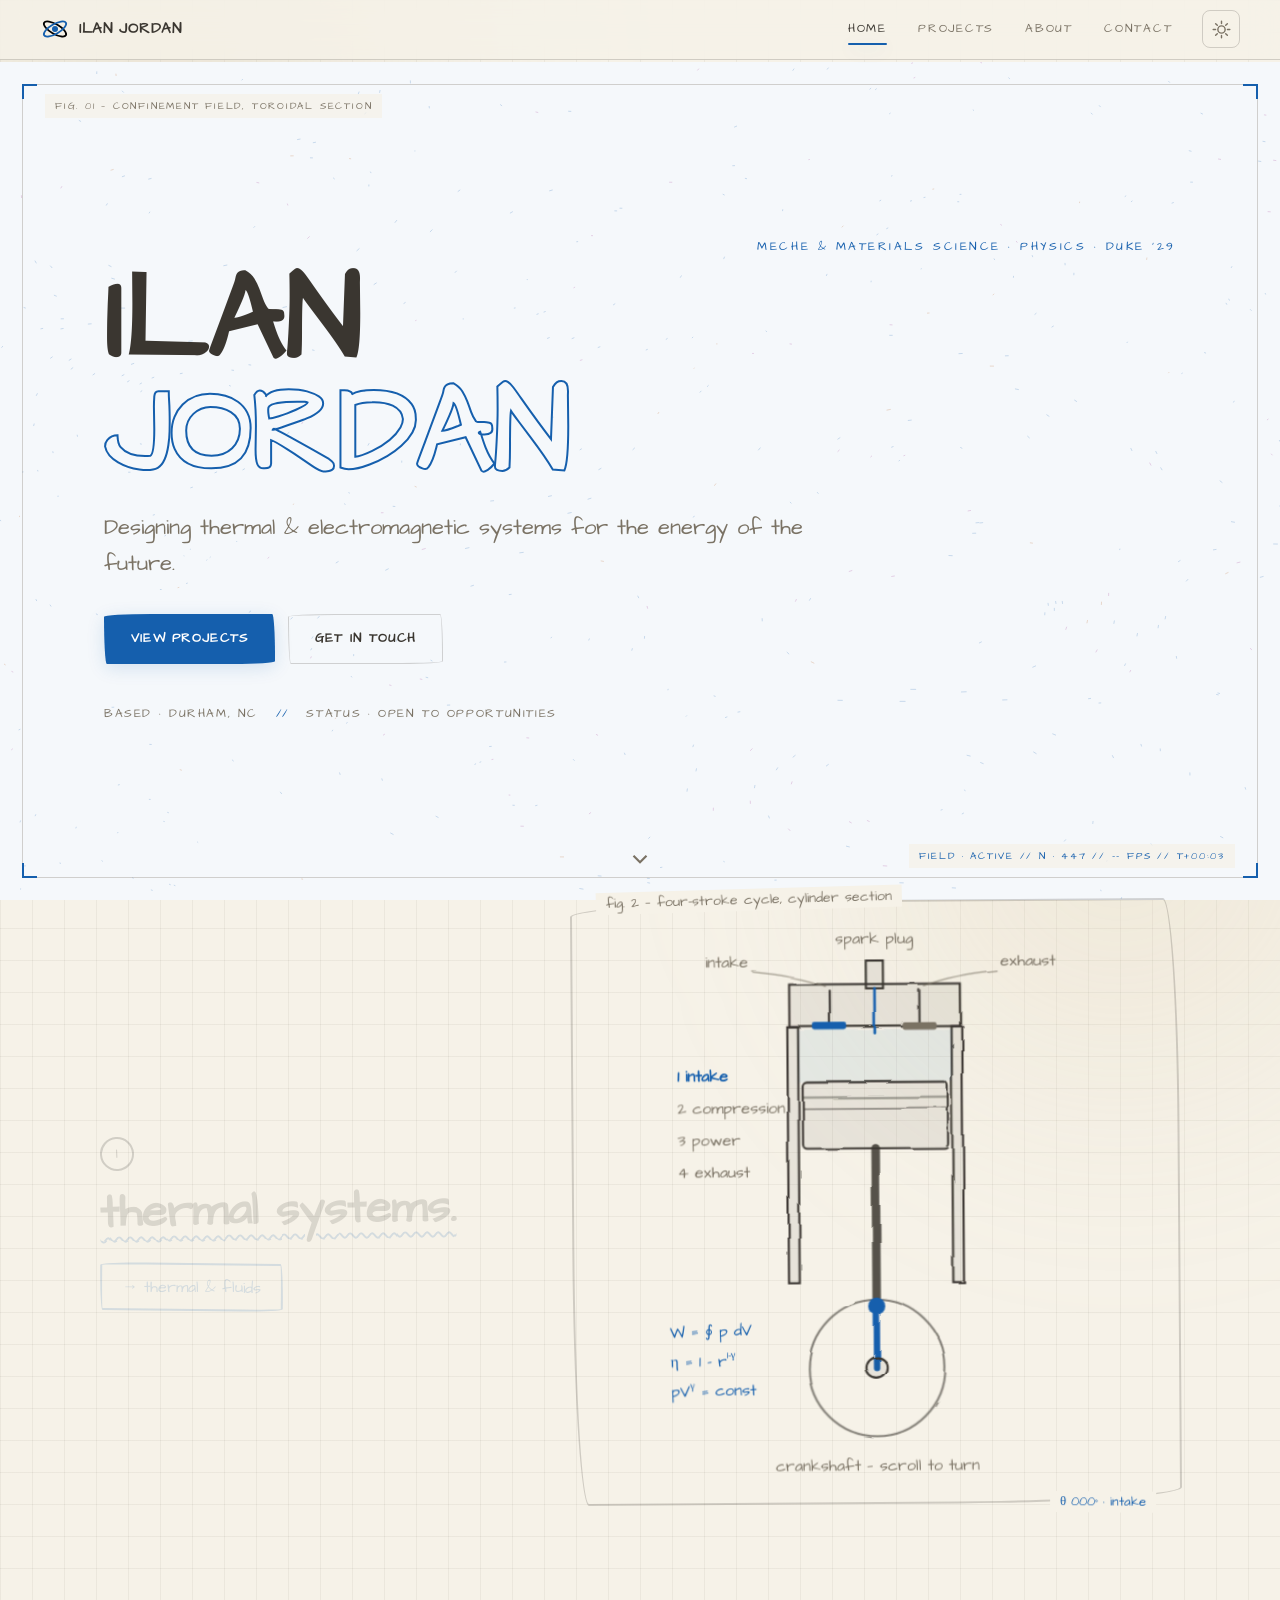
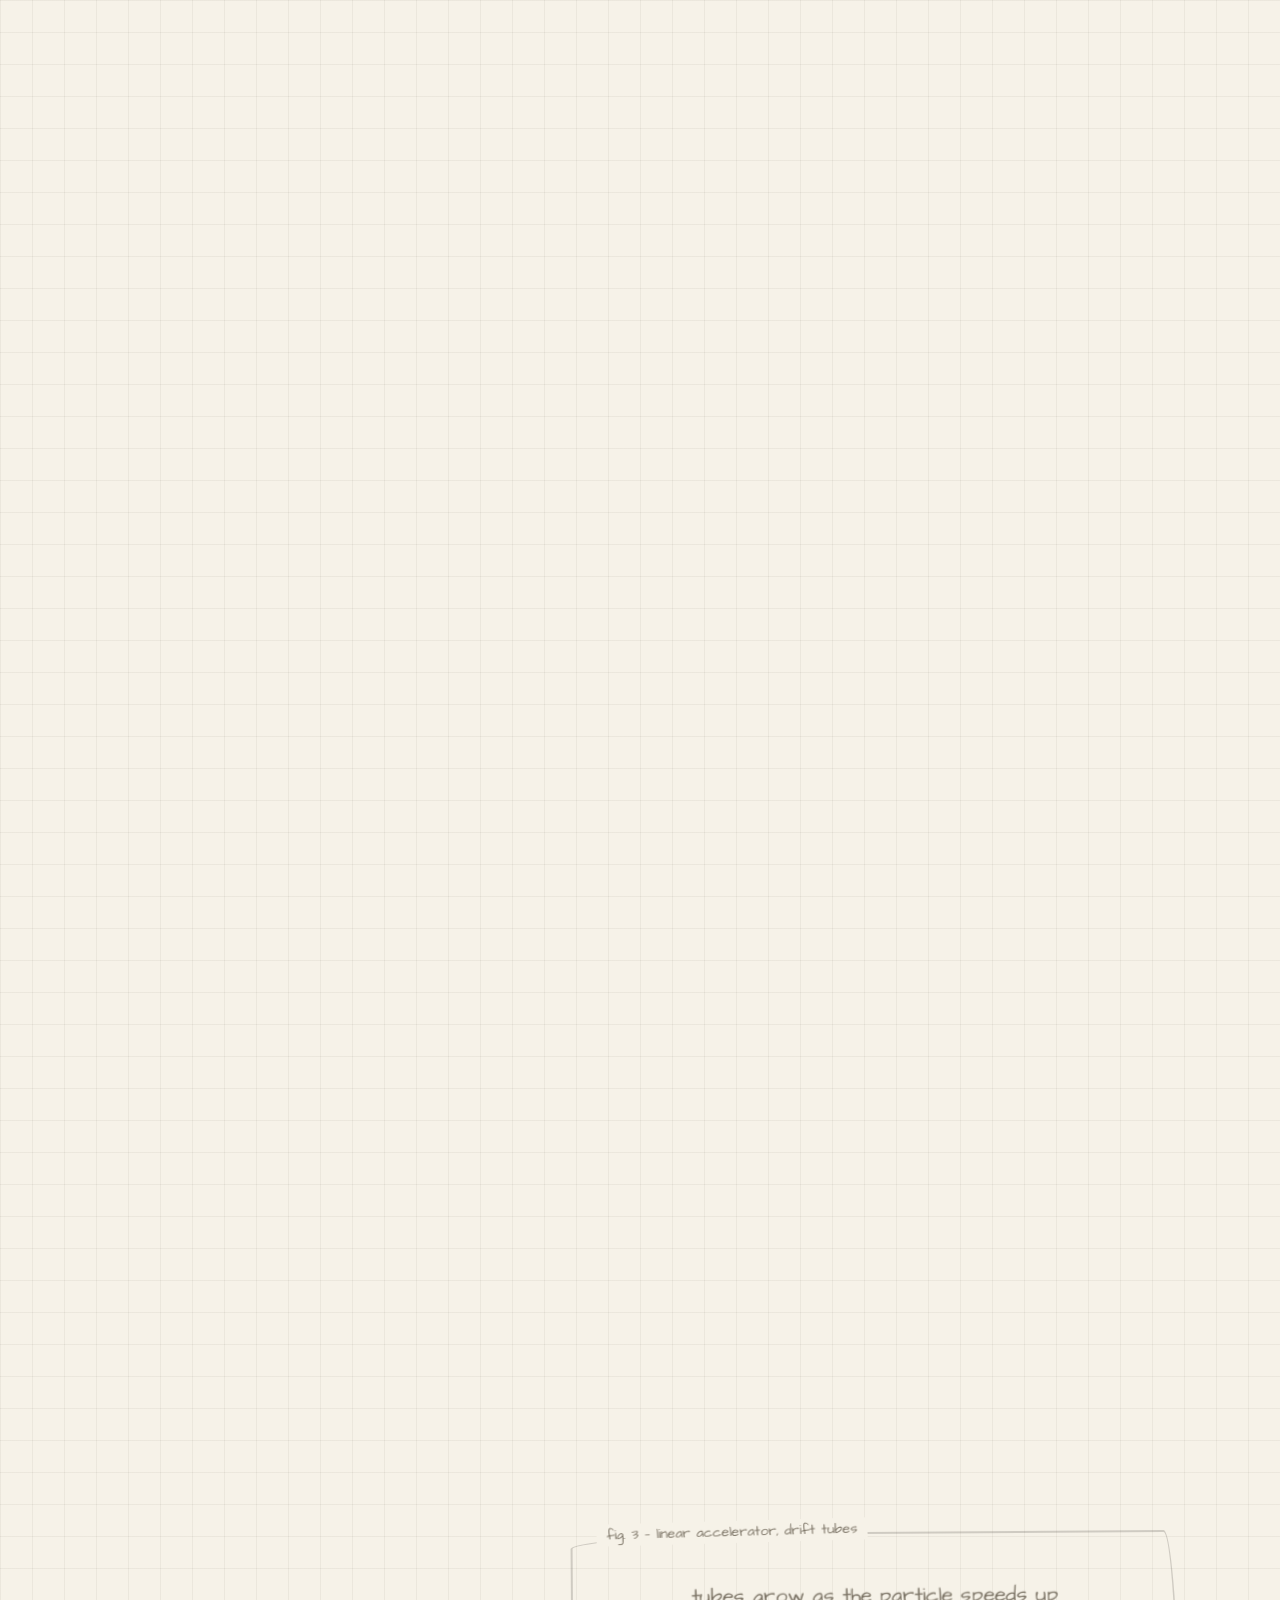
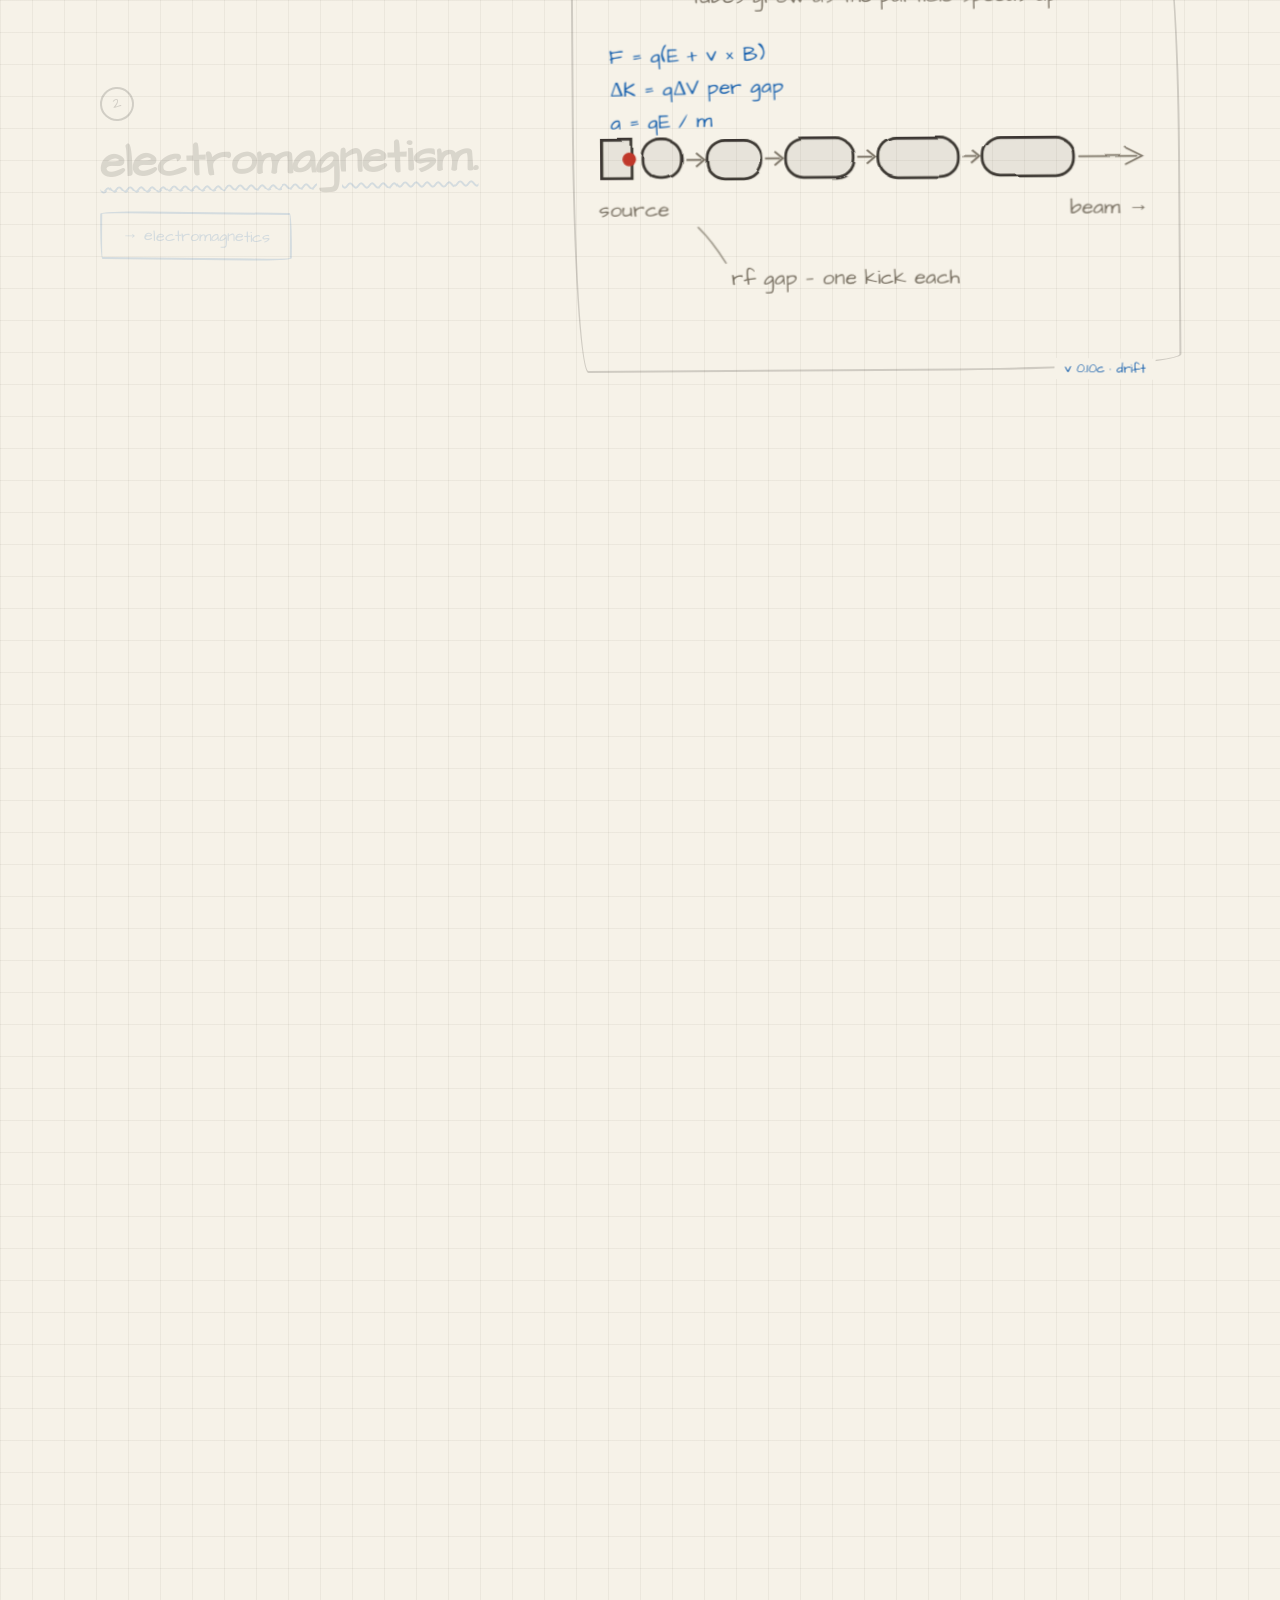
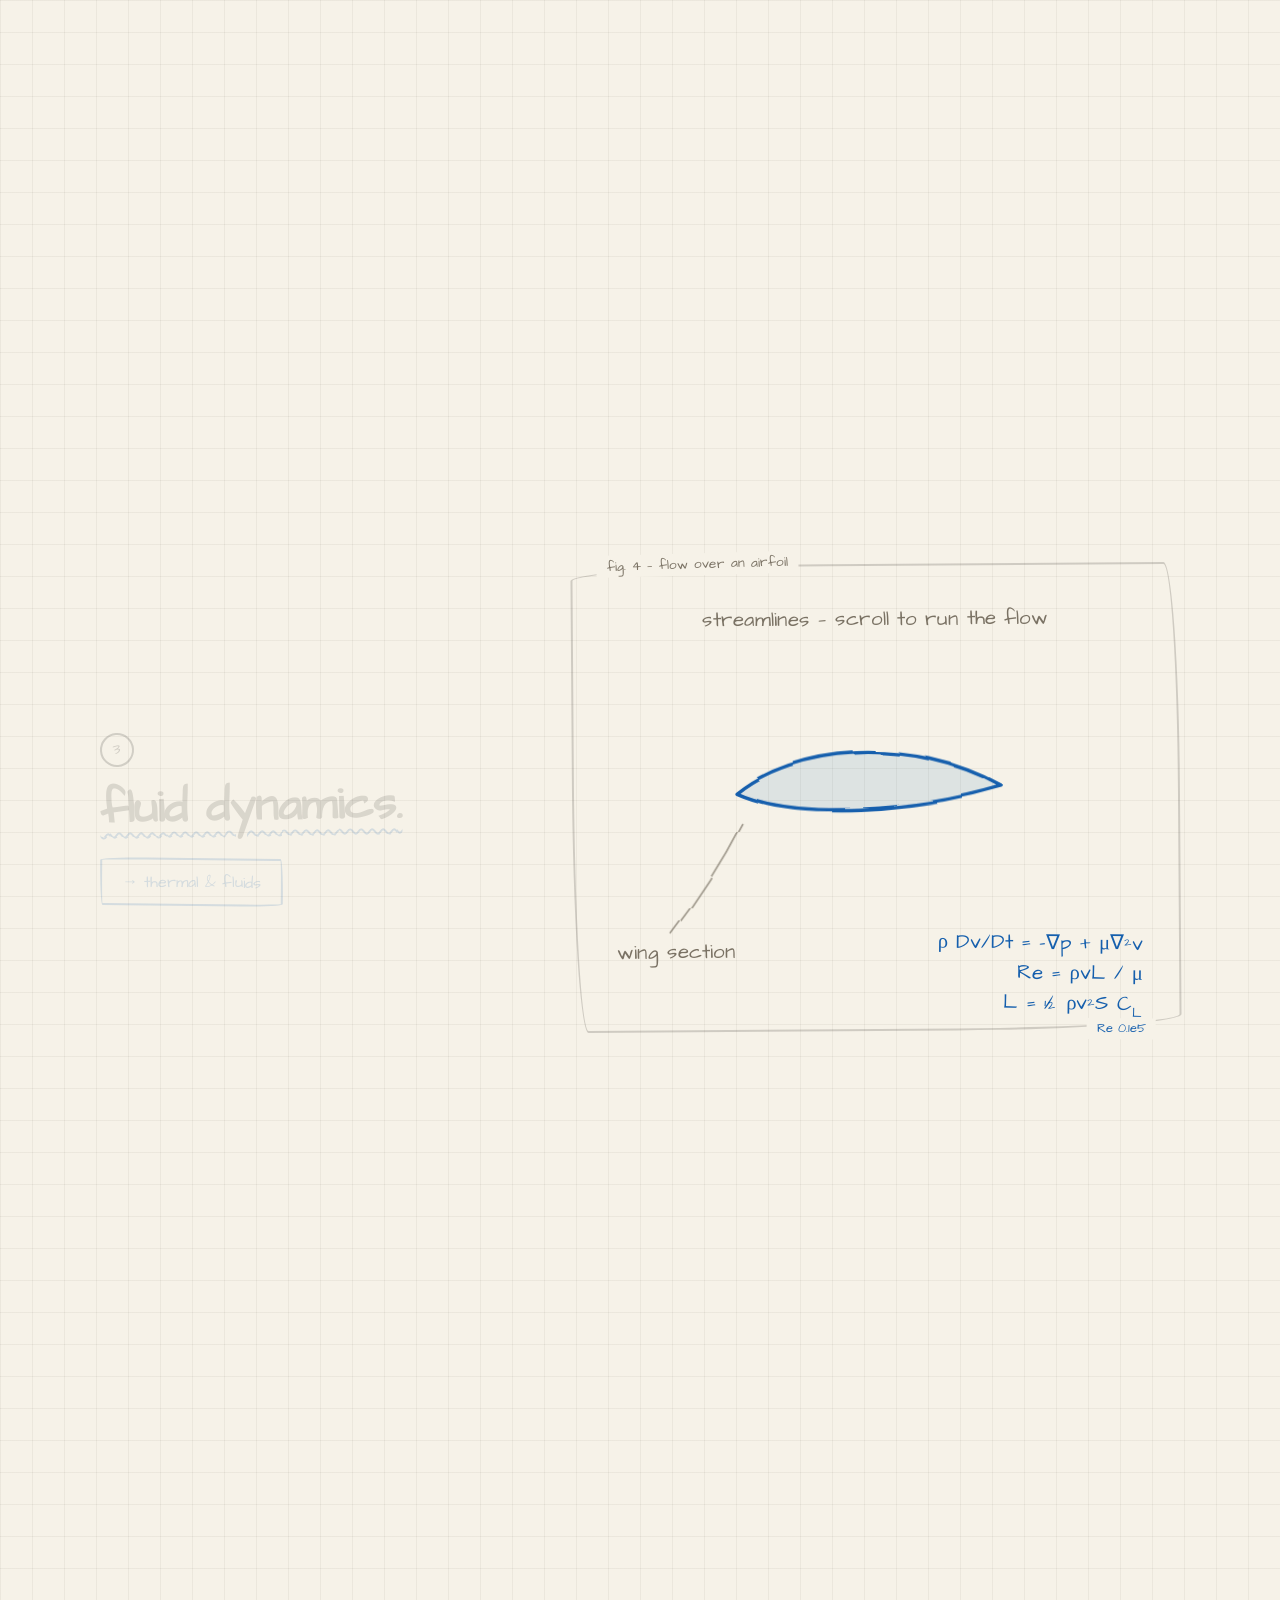
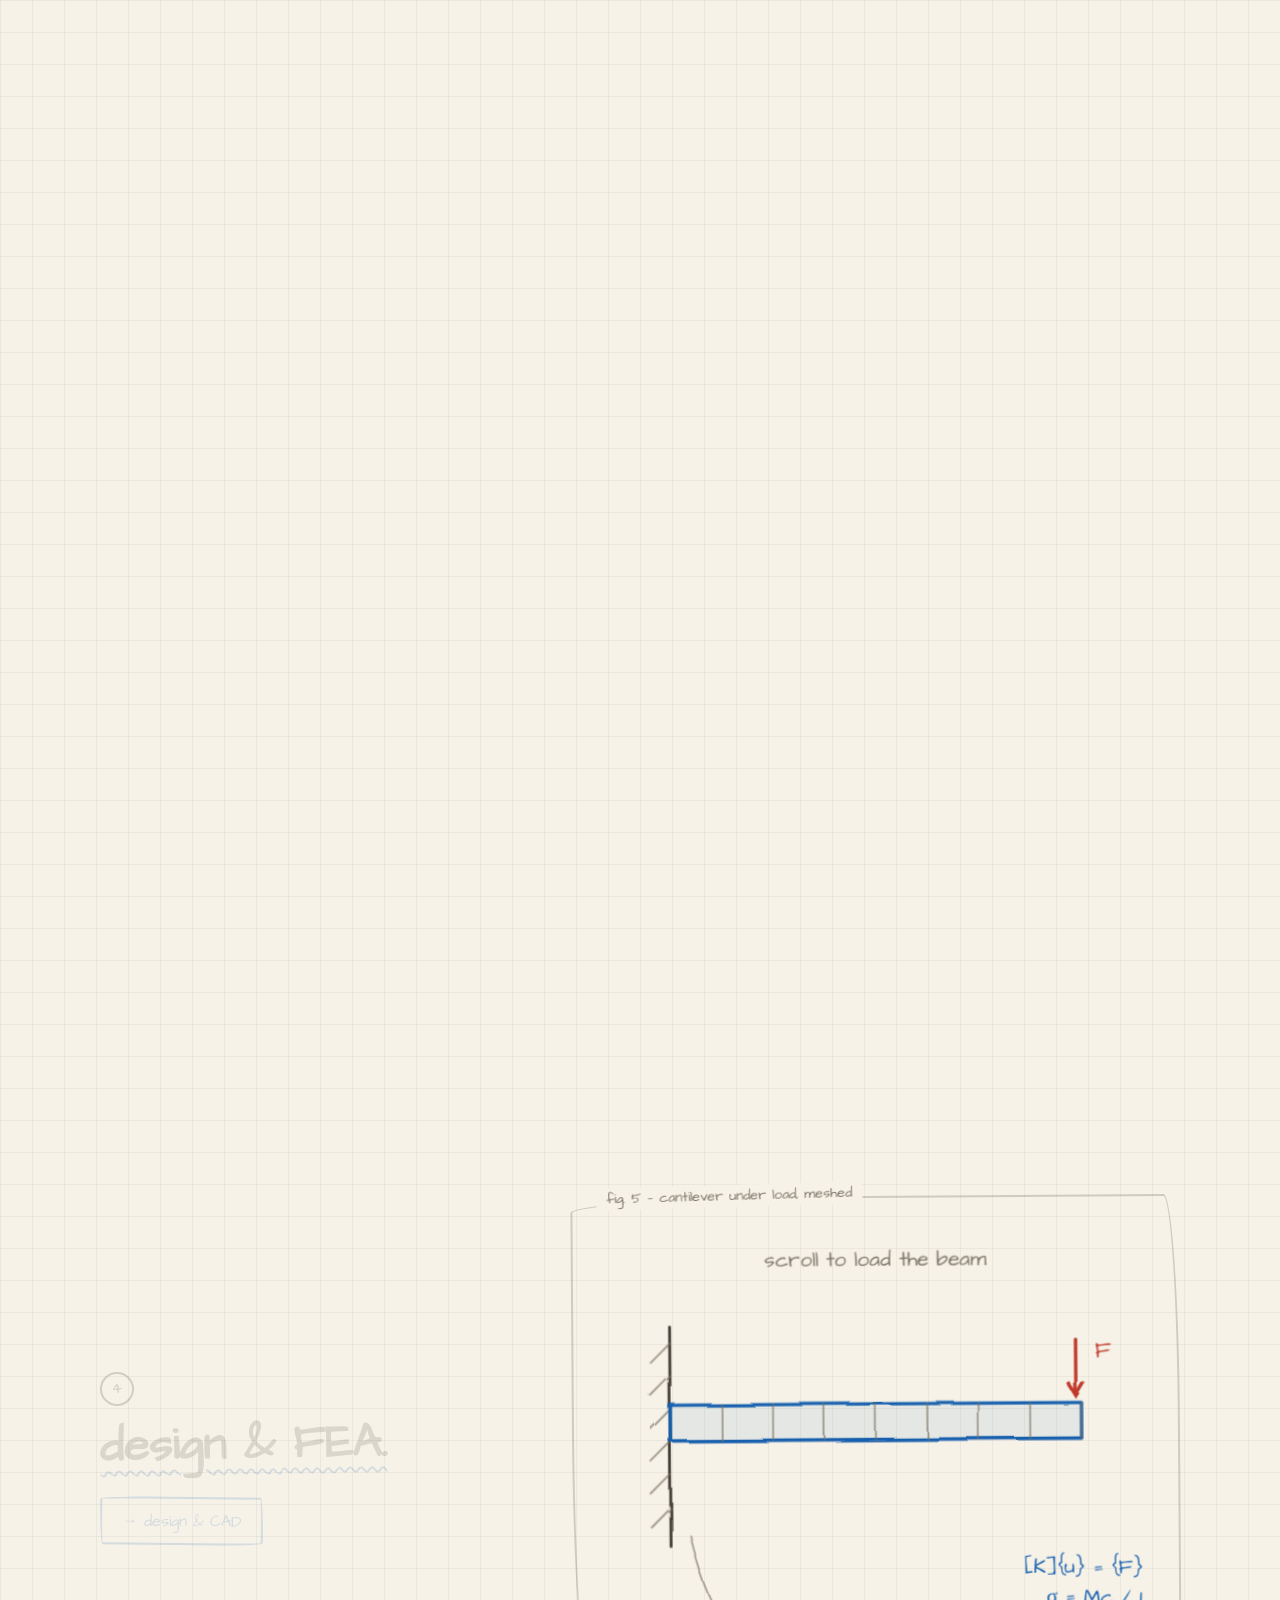
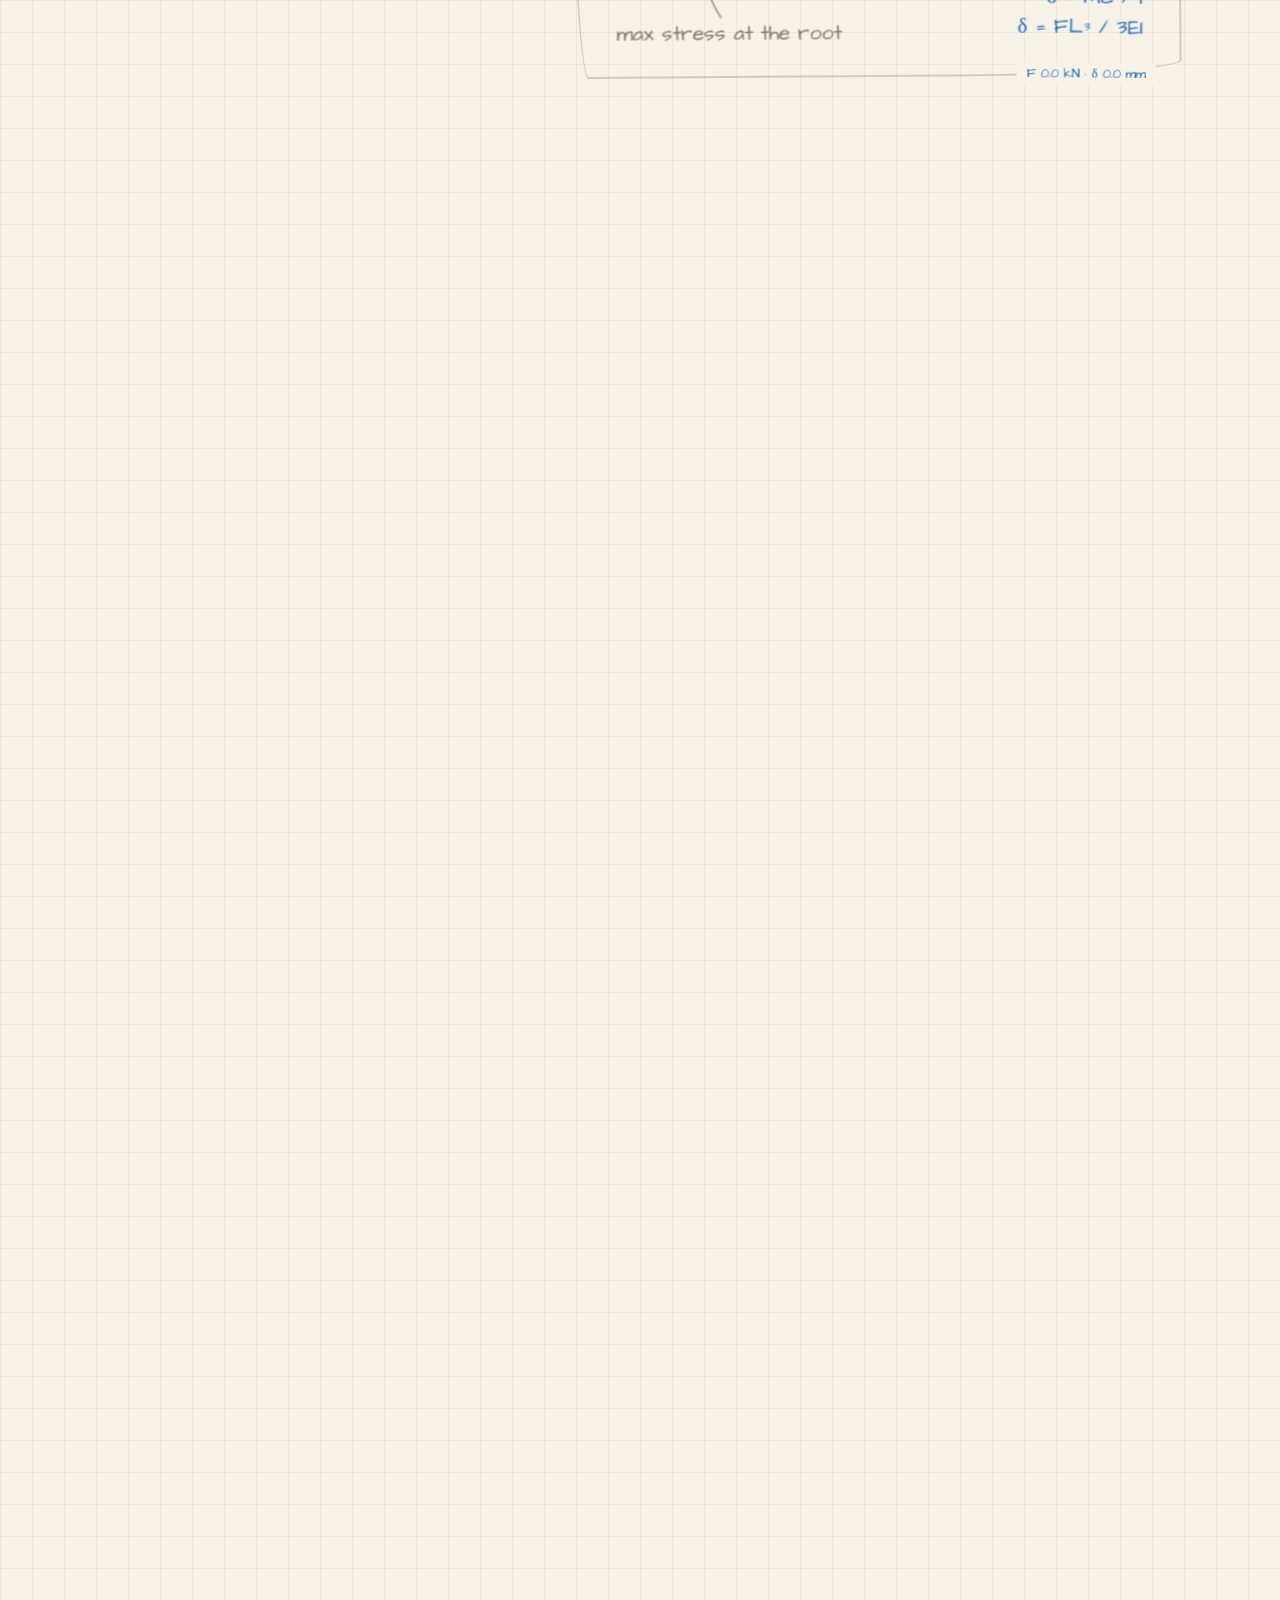
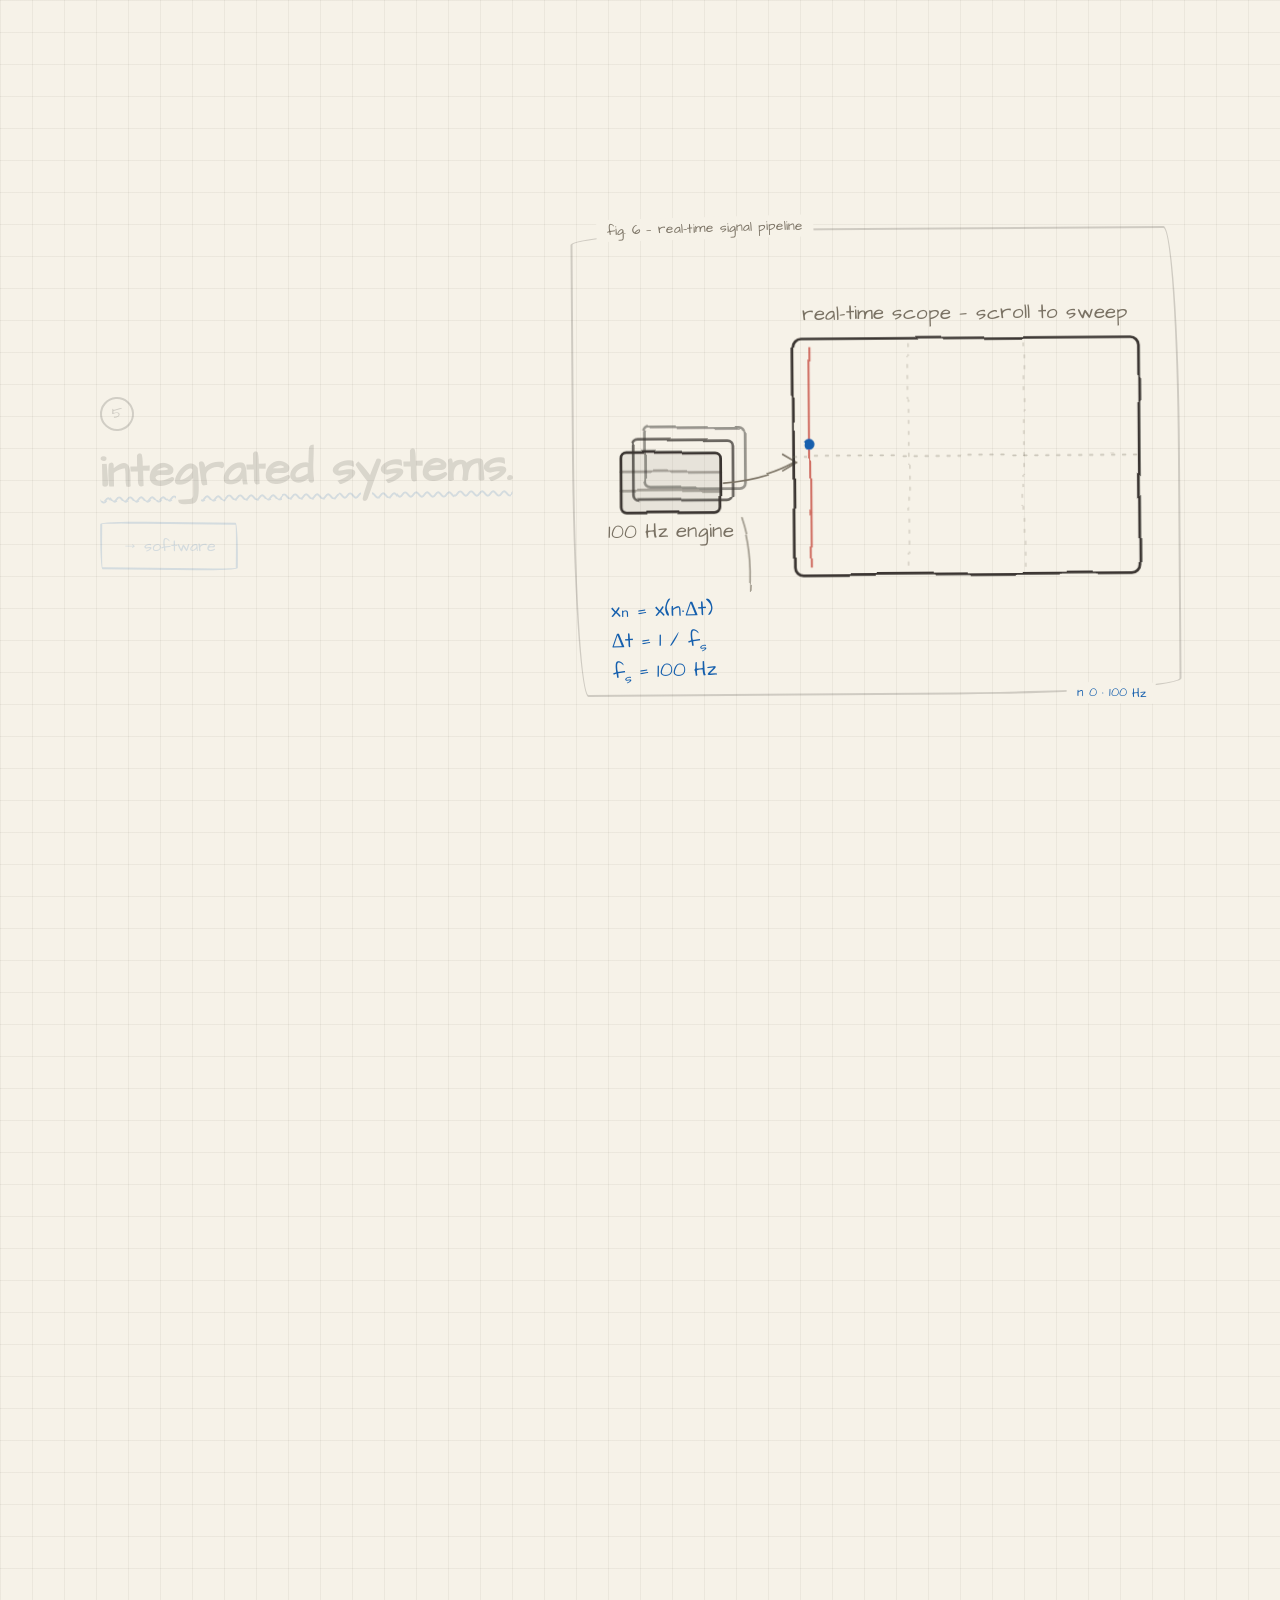
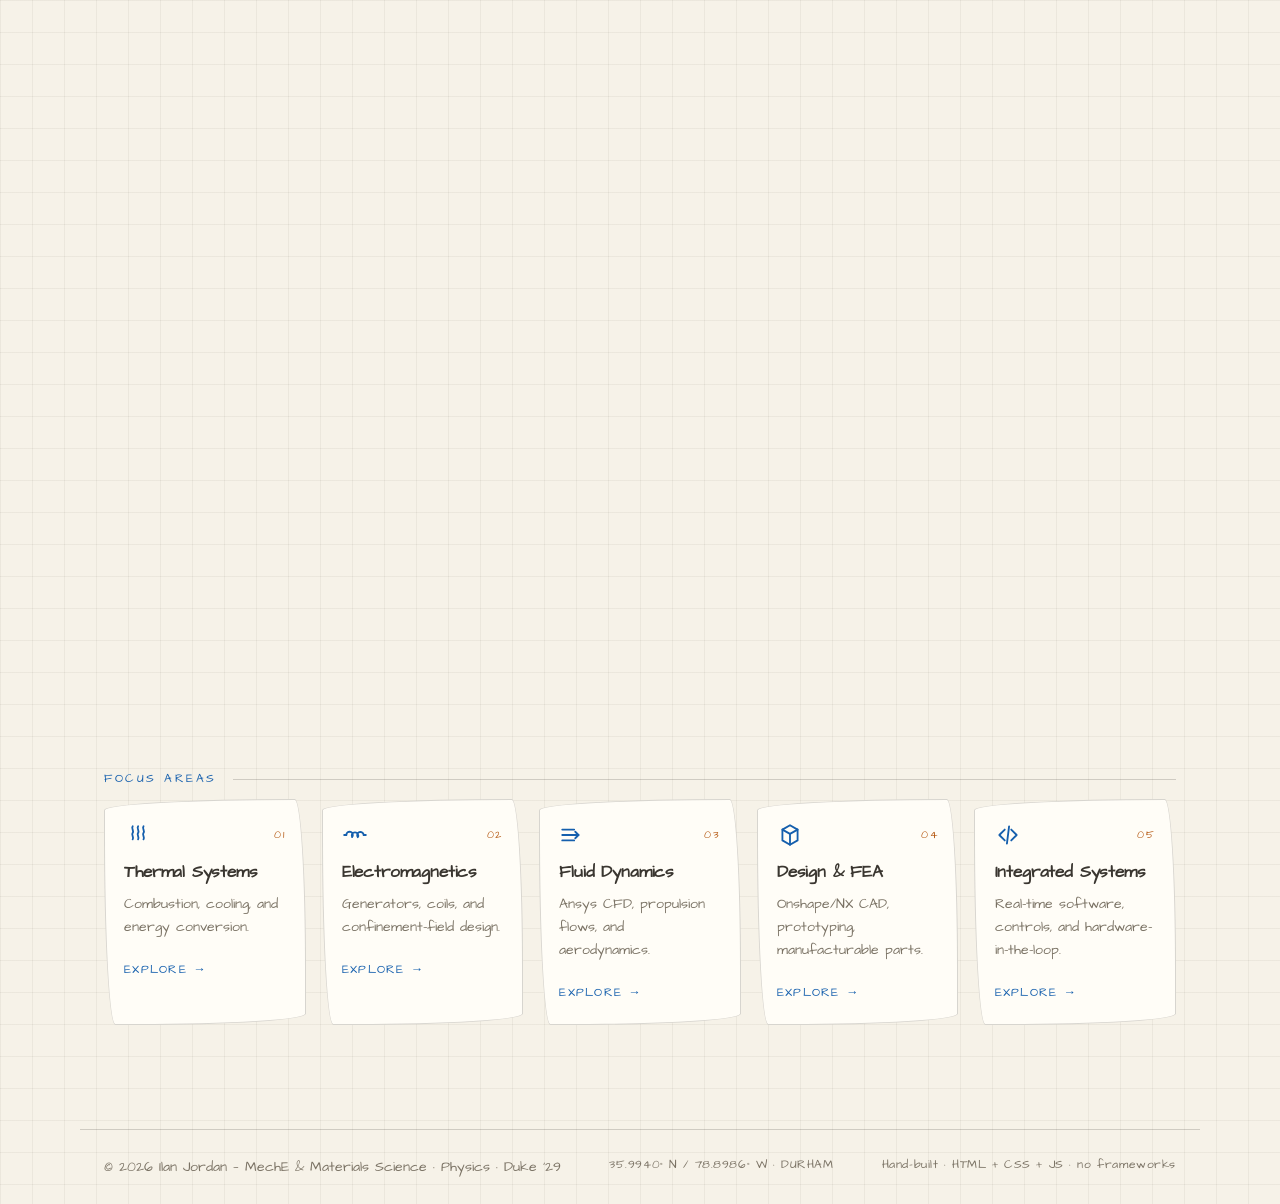
==== commit 111194b5: "Home page: shorter scroll scenes, add integrated-systems scene + focus tile, WIP tape - Retitle the " ====
--- a/index.html
+++ b/index.html
@@ -4,12 +4,12 @@
   <meta charset="UTF-8">
   <meta name="viewport" content="width=device-width, initial-scale=1.0">
   <meta name="description" content="Engineering portfolio — mechanical engineering, thermal and electromagnetic systems, energy and fusion.">
-  <title>Ilan Jordan — Energy &amp; Fusion Engineering</title>
+  <title>Ilan Jordan — Engineering</title>
   <link rel="preconnect" href="https://fonts.googleapis.com">
   <link rel="preconnect" href="https://fonts.gstatic.com" crossorigin>
   <link href="https://fonts.googleapis.com/css2?family=Architects+Daughter&amp;display=swap" rel="stylesheet">
-  <link rel="stylesheet" href="css/styles.css?v=11">
-  <link rel="icon" href="data:image/svg+xml,&lt;svg xmlns='http://www.w3.org/2000/svg' viewBox='0 0 100 100'&gt;&lt;circle cx='50' cy='50' r='12' fill='%234fd8eb'/&gt;&lt;ellipse cx='50' cy='50' rx='44' ry='18' fill='none' stroke='%23e05fc4' stroke-width='6' transform='rotate(30 50 50)'/&gt;&lt;ellipse cx='50' cy='50' rx='44' ry='18' fill='none' stroke='%234fd8eb' stroke-width='6' transform='rotate(-30 50 50)'/&gt;&lt;/svg&gt;">
+  <link rel="stylesheet" href="css/styles.css?v=12">
+  <link rel="icon" href="data:image/svg+xml,&lt;svg xmlns='http://www.w3.org/2000/svg' viewBox='0 0 100 100'&gt;&lt;circle cx='50' cy='50' r='12' fill='%234fd8eb'/&gt;&lt;ellipse cx='50' cy='50' rx='44' ry='18' fill='none' stroke='%23ffd23f' stroke-width='6' transform='rotate(30 50 50)'/&gt;&lt;ellipse cx='50' cy='50' rx='44' ry='18' fill='none' stroke='%234fd8eb' stroke-width='6' transform='rotate(-30 50 50)'/&gt;&lt;/svg&gt;">
 </head>
 <body>
   <a class="skip-link" href="#main">Skip to content</a>
@@ -258,6 +258,52 @@
         </div>
       </section>
 
+      <section class="track" id="t-code">
+        <div class="stage">
+          <div class="scene-grid">
+            <div class="copy" id="copy-code">
+              <span class="num">5</span>
+              <h2>integrated systems.</h2>
+              <a class="chip" href="#projects/code">→ software</a>
+            </div>
+            <figure class="frame">
+              <span class="figcap">fig. 6 — real-time signal pipeline</span>
+              <span class="hud" id="hud-code">n 0 · 100 Hz</span>
+              <svg viewBox="0 0 420 320" role="img" aria-label="Hand-drawn software engine feeding a live real-time scope, traced as you scroll">
+                <g filter="url(#rough)">
+                  <!-- layered engine stack (software layers / threads) -->
+                  <rect x="42" y="130" width="72" height="44" rx="4" class="sk-st" opacity=".5"/>
+                  <rect x="33" y="139" width="72" height="44" rx="4" class="sk-st" opacity=".75"/>
+                  <rect x="24" y="148" width="72" height="44" rx="4" class="sk-stf"/>
+                  <line x1="24" y1="162" x2="96" y2="162" class="sk-st" opacity=".4"/>
+                  <line x1="24" y1="176" x2="96" y2="176" class="sk-st" opacity=".4"/>
+                  <!-- feed into the scope -->
+                  <path d="M 98 170 Q 128 168 150 156" class="sk-pencil"/>
+                  <path d="M 142 150 L 152 156 L 142 162" class="sk-pencil" fill="none"/>
+                  <!-- scope frame + grid -->
+                  <rect x="150" y="66" width="252" height="172" rx="6" class="sk-st"/>
+                  <line x1="150" y1="152" x2="402" y2="152" class="sk-pencil" opacity=".35" stroke-dasharray="2 6"/>
+                  <line x1="234" y1="70" x2="234" y2="234" class="sk-pencil" opacity=".25" stroke-dasharray="2 6"/>
+                  <line x1="318" y1="70" x2="318" y2="234" class="sk-pencil" opacity=".25" stroke-dasharray="2 6"/>
+                  <!-- live trace, leading dot, sweep cursor (drawn by scenes.js) -->
+                  <path id="c-trace" d="" class="sk-acc-line" stroke-width="2.5" stroke-linejoin="round"/>
+                  <line id="c-sweep" x1="162" y1="72" x2="162" y2="232" class="sk-red-line" stroke-width="1.5" opacity=".7"/>
+                  <circle id="c-dot" cx="162" cy="152" r="4" class="sk-acc-fill"/>
+                  <path d="M 118 250 Q 120 220 112 196" class="sk-pencil" opacity=".7"/>
+                </g>
+                <text x="276" y="52" class="sk-lbl" text-anchor="middle">real-time scope — scroll to sweep</text>
+                <text x="60" y="210" class="sk-lbl" text-anchor="middle">100 Hz engine</text>
+                <g class="eq" transform="rotate(-1 16 268)">
+                  <text x="16" y="268">xₙ = x(n·Δt)</text>
+                  <text x="16" y="290">Δt = 1 / f<tspan dy="4" font-size="10">s</tspan></text>
+                  <text x="16" y="312">f<tspan dy="4" font-size="10">s</tspan><tspan dy="-4"> = 100 Hz</tspan></text>
+                </g>
+              </svg>
+            </figure>
+          </div>
+        </div>
+      </section>
+
       <div class="section" id="focus">
         <p class="eyebrow">Focus Areas</p>
         <div class="focus-grid" id="focus-grid"><!-- tiles rendered from config.js --></div>
@@ -333,10 +379,10 @@
 
   <noscript><p style="padding:2rem;text-align:center">This portfolio needs JavaScript enabled to render its content.</p></noscript>
 
-  <script src="js/config.js?v=11"></script>
-  <script src="js/projects.js?v=11"></script>
-  <script src="js/plasma.js?v=11"></script>
-  <script src="js/scenes.js?v=11"></script>
-  <script src="js/main.js?v=11"></script>
+  <script src="js/config.js?v=12"></script>
+  <script src="js/projects.js?v=12"></script>
+  <script src="js/plasma.js?v=12"></script>
+  <script src="js/scenes.js?v=12"></script>
+  <script src="js/main.js?v=12"></script>
 </body>
 </html>
--- a/css/styles.css
+++ b/css/styles.css
@@ -4,7 +4,7 @@
    (the default), then the light "Blueprint" overrides below it.
    ═══════════════════════════════════════════════════════════════ */
 :root {
-  /* ── Dark · Sketchbook (navy graph paper + yellow pencil + red pen) ── */
+  /* ── Dark · Sketchbook (navy graph paper + yellow pencil + white pen) ── */
   --bg:        #0c1626;   /* dark navy graph paper       */
   --bg-grid:   rgba(247, 211, 84, 0.045);  /* faint yellow grid */
   --surface:   #121d33;   /* cards, panels               */
@@ -13,7 +13,8 @@
   --ink-2:     #b0a68c;   /* faded pencil                */
   --line:      rgba(242, 234, 216, 0.16);  /* borders    */
   --accent:    #f7d354;   /* yellow pencil — primary     */
-  --accent-2:  #e2604c;   /* red pen — secondary         */
+  --accent-2:  #ffffff;   /* white pen — secondary UI    */
+  --sketch-red: #e2604c;  /* red pen — hero animations only, red in both themes */
   --hot:       #f0a35e;   /* thermal orange              */
   --on-accent: #241c05;   /* text on accent buttons      */
   --glow:      0 0 24px rgba(247, 211, 84, 0.25);
@@ -44,7 +45,8 @@
   --ink-2:     #7a7264;
   --line:      rgba(58, 54, 48, 0.20);
   --accent:    #155fad;   /* engineering-blue pencil */
-  --accent-2:  #c0392b;   /* red pen */
+  --accent-2:  #000000;   /* black pen — secondary UI */
+  --sketch-red: #c0392b;  /* red pen — hero animations only */
   --hot:       #b4560f;
   --on-accent: #ffffff;
   --glow:      0 4px 18px rgba(21, 95, 173, 0.15);
@@ -62,7 +64,7 @@
     --bg: #f6f2e8; --bg-grid: rgba(58,54,48,0.06);
     --surface: #fffdf7; --surface-2: #efe9db;
     --ink: #3a3630; --ink-2: #7a7264; --line: rgba(58,54,48,0.20);
-    --accent: #155fad; --accent-2: #c0392b; --hot: #b4560f;
+    --accent: #155fad; --accent-2: #000000; --sketch-red: #c0392b; --hot: #b4560f;
     --on-accent: #ffffff;
     --glow: 0 4px 18px rgba(21,95,173,0.15); --glow-soft: none;
     --overlay-bg: rgba(58,54,48,0.45); --hero-fade: rgba(246,242,232,0);
@@ -154,6 +156,7 @@
 .focus-grid .reveal:nth-child(2), .project-grid .reveal:nth-child(2) { transition-delay: .07s; }
 .focus-grid .reveal:nth-child(3), .project-grid .reveal:nth-child(3) { transition-delay: .14s; }
 .focus-grid .reveal:nth-child(4), .project-grid .reveal:nth-child(4) { transition-delay: .21s; }
+.focus-grid .reveal:nth-child(5), .project-grid .reveal:nth-child(5) { transition-delay: .28s; }
 
 /* ═══ Nav ════════════════════════════════════════ */
 .nav {
@@ -274,6 +277,8 @@
   max-width: var(--maxw); width: 100%;
   margin: 0 auto; padding: 0 24px;
 }
+/* the discipline line sits right, like a plate label; the rest stays left */
+.hero-inner .eyebrow { text-align: right; }
 .hero-title {
   font-size: clamp(3rem, 11vw, 7.5rem);
   font-weight: 850;
@@ -344,7 +349,7 @@
 /* ═══ Focus tiles ════════════════════════════════ */
 .focus-grid {
   display: grid;
-  grid-template-columns: repeat(4, 1fr);
+  grid-template-columns: repeat(5, 1fr);
   gap: 1rem;
 }
 .focus-tile {
@@ -408,6 +413,7 @@
   gap: 1.2rem;
 }
 .project-card {
+  position: relative;
   background: var(--surface);
   border: 1px solid var(--line);
   border-radius: var(--wonky);
@@ -416,6 +422,19 @@
   text-align: left; padding: 0;
   color: var(--ink); font: inherit;
   transition: transform .18s, border-color .2s, box-shadow .25s;
+}
+/* black-and-yellow hazard tape over unfinished projects (js/main.js) */
+.card-tape {
+  position: absolute; left: -12%; right: -12%; top: 50%;
+  transform: translateY(-50%) rotate(-9deg);
+  z-index: 4; pointer-events: none;
+  padding: .5rem 0;
+  background: #141414; color: #ffd23f;
+  font-weight: 800; font-size: .82rem; letter-spacing: .22em;
+  text-transform: uppercase; text-align: center;
+  border-top: 5px solid transparent; border-bottom: 5px solid transparent;
+  border-image: repeating-linear-gradient(45deg, #000 0 9px, #ffd23f 9px 18px) 5;
+  box-shadow: 0 6px 16px rgba(0, 0, 0, .45);
 }
 .project-card:hover { transform: translateY(-4px); border-color: var(--accent); box-shadow: var(--glow-soft), var(--glow); }
 .card-cover { aspect-ratio: 16 / 9; overflow: hidden; position: relative; }
@@ -700,7 +719,7 @@
 /* Each scene is a compact card that pins mid-screen while its animation
    scrubs (~300vh), then scrolls away with the next card directly behind it
    in normal flow — nothing overlaps anything, no dead band between scenes. */
-.track { height: 270vh; position: relative; }  /* card (~70vh) + ~200vh of scrub */
+.track { height: 230vh; position: relative; }  /* card (~70vh) + ~160vh of scrub */
 .track + .track { margin-top: 18vh; }          /* wiggle room between the cards */
 .stage {
   position: sticky;
@@ -754,19 +773,19 @@
 .sk-acc-line { stroke: var(--accent); fill: none; }
 .sk-acc-fill { fill: var(--accent); }
 .sk-dim-fill { fill: var(--ink-2); }
-.sk-red-fill { fill: var(--accent-2); }
-.sk-red-line { stroke: var(--accent-2); fill: none; }
-.sk-red-text { fill: var(--accent-2); }
+.sk-red-fill { fill: var(--sketch-red); }
+.sk-red-line { stroke: var(--sketch-red); fill: none; }
+.sk-red-text { fill: var(--sketch-red); }
 .sk-rod { stroke: var(--ink); stroke-width: 8; stroke-linecap: round; opacity: .85; }
 .sk-trail { stroke: var(--accent); stroke-width: 3; stroke-linecap: round; opacity: .65; }
 .sk-gap line, .sk-gap path { stroke: var(--ink-2); stroke-width: 1.4; fill: none; }
-.sk-gap.on line, .sk-gap.on path { stroke: var(--accent-2); stroke-width: 2.6; }
+.sk-gap.on line, .sk-gap.on path { stroke: var(--sketch-red); stroke-width: 2.6; }
 .sk-foil { fill: color-mix(in srgb, var(--accent) 10%, transparent); stroke: var(--accent); stroke-width: 2.5; stroke-linejoin: round; }
 .sk-beam { fill: color-mix(in srgb, var(--accent) 7%, transparent); stroke: var(--accent); stroke-width: 2.5; stroke-linejoin: round; }
 .flowline { stroke: var(--ink-2); stroke-width: 1.6; fill: none; stroke-linecap: round; }
 .eq text { font-size: 15px; fill: var(--accent); }
 #e-charge.ph0, #e-charge.ph1 { fill: var(--accent); }
-#e-charge.ph2 { fill: var(--accent-2); }
+#e-charge.ph2 { fill: var(--sketch-red); }
 #e-charge.ph3 { fill: var(--ink-2); }
 #e-phases text { fill: var(--ink-2); font-size: 15px; }
 #e-phases text.on { fill: var(--accent); font-weight: 700; }
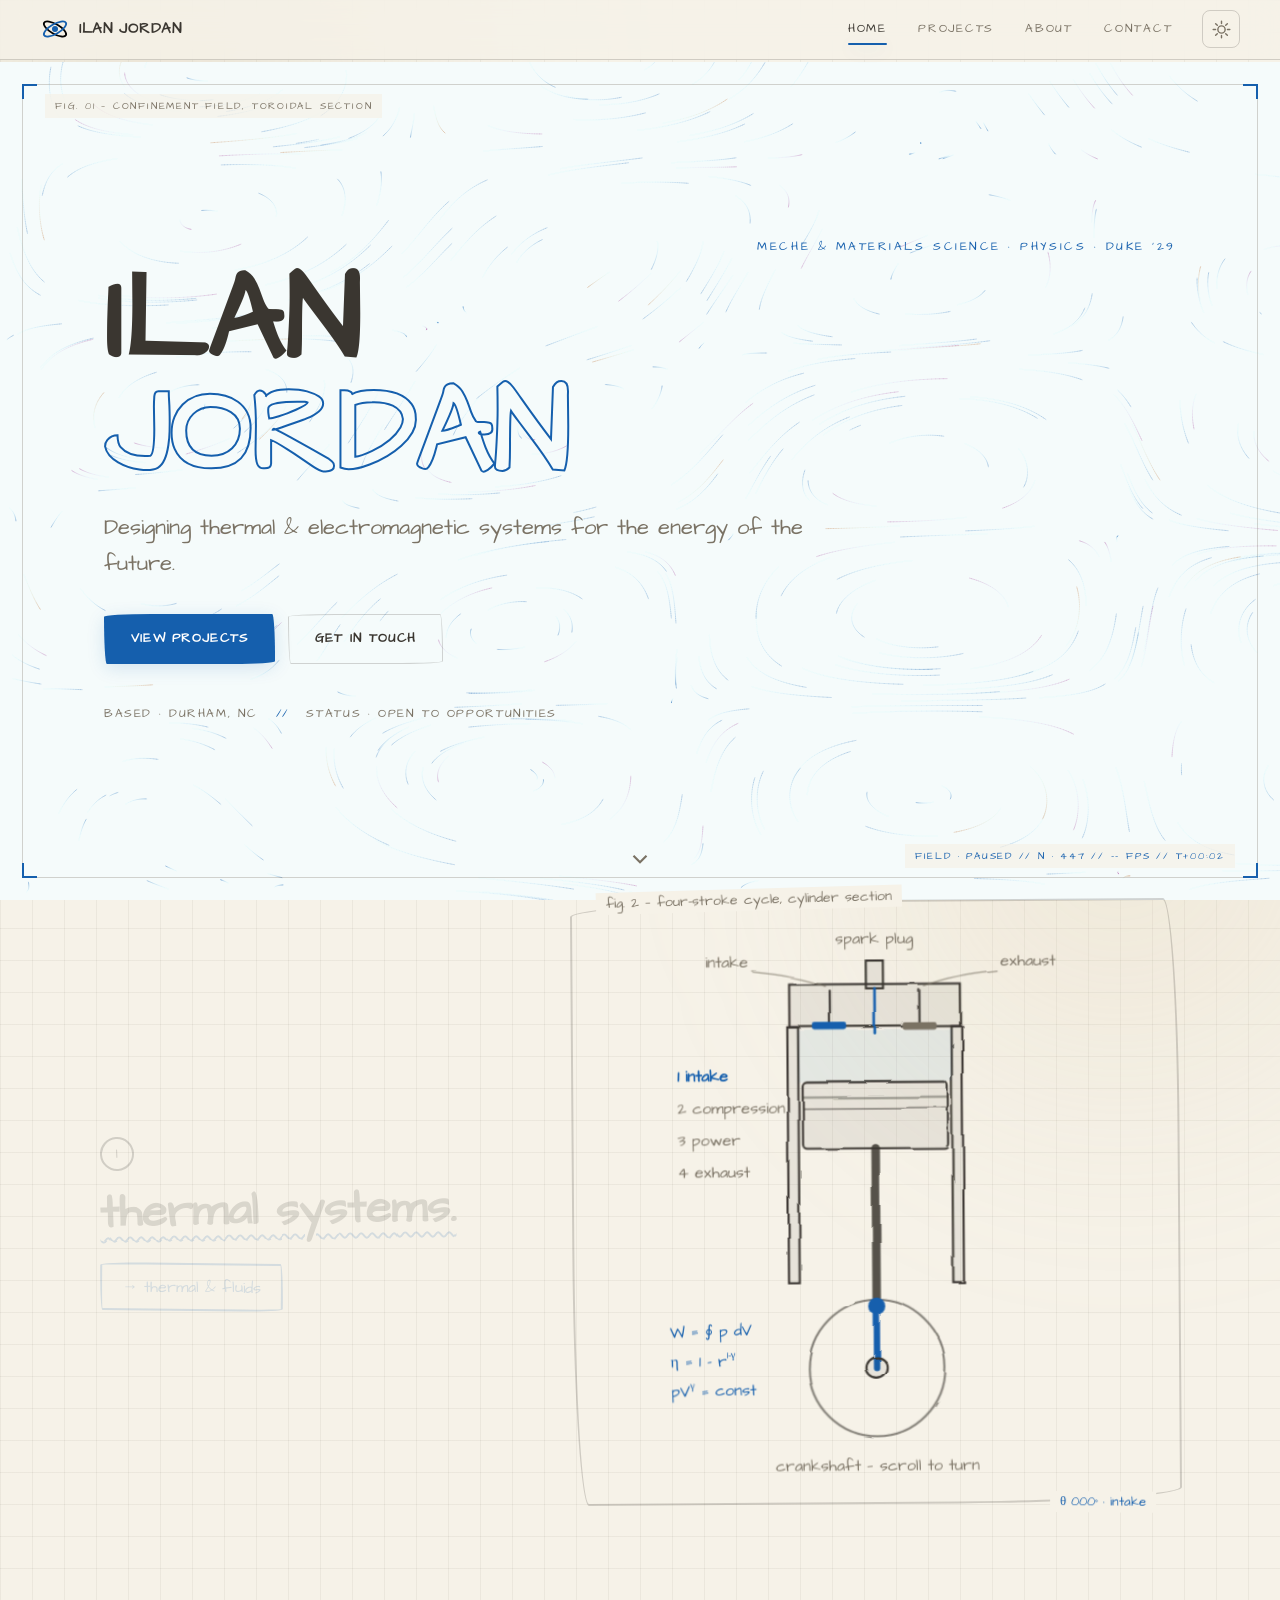
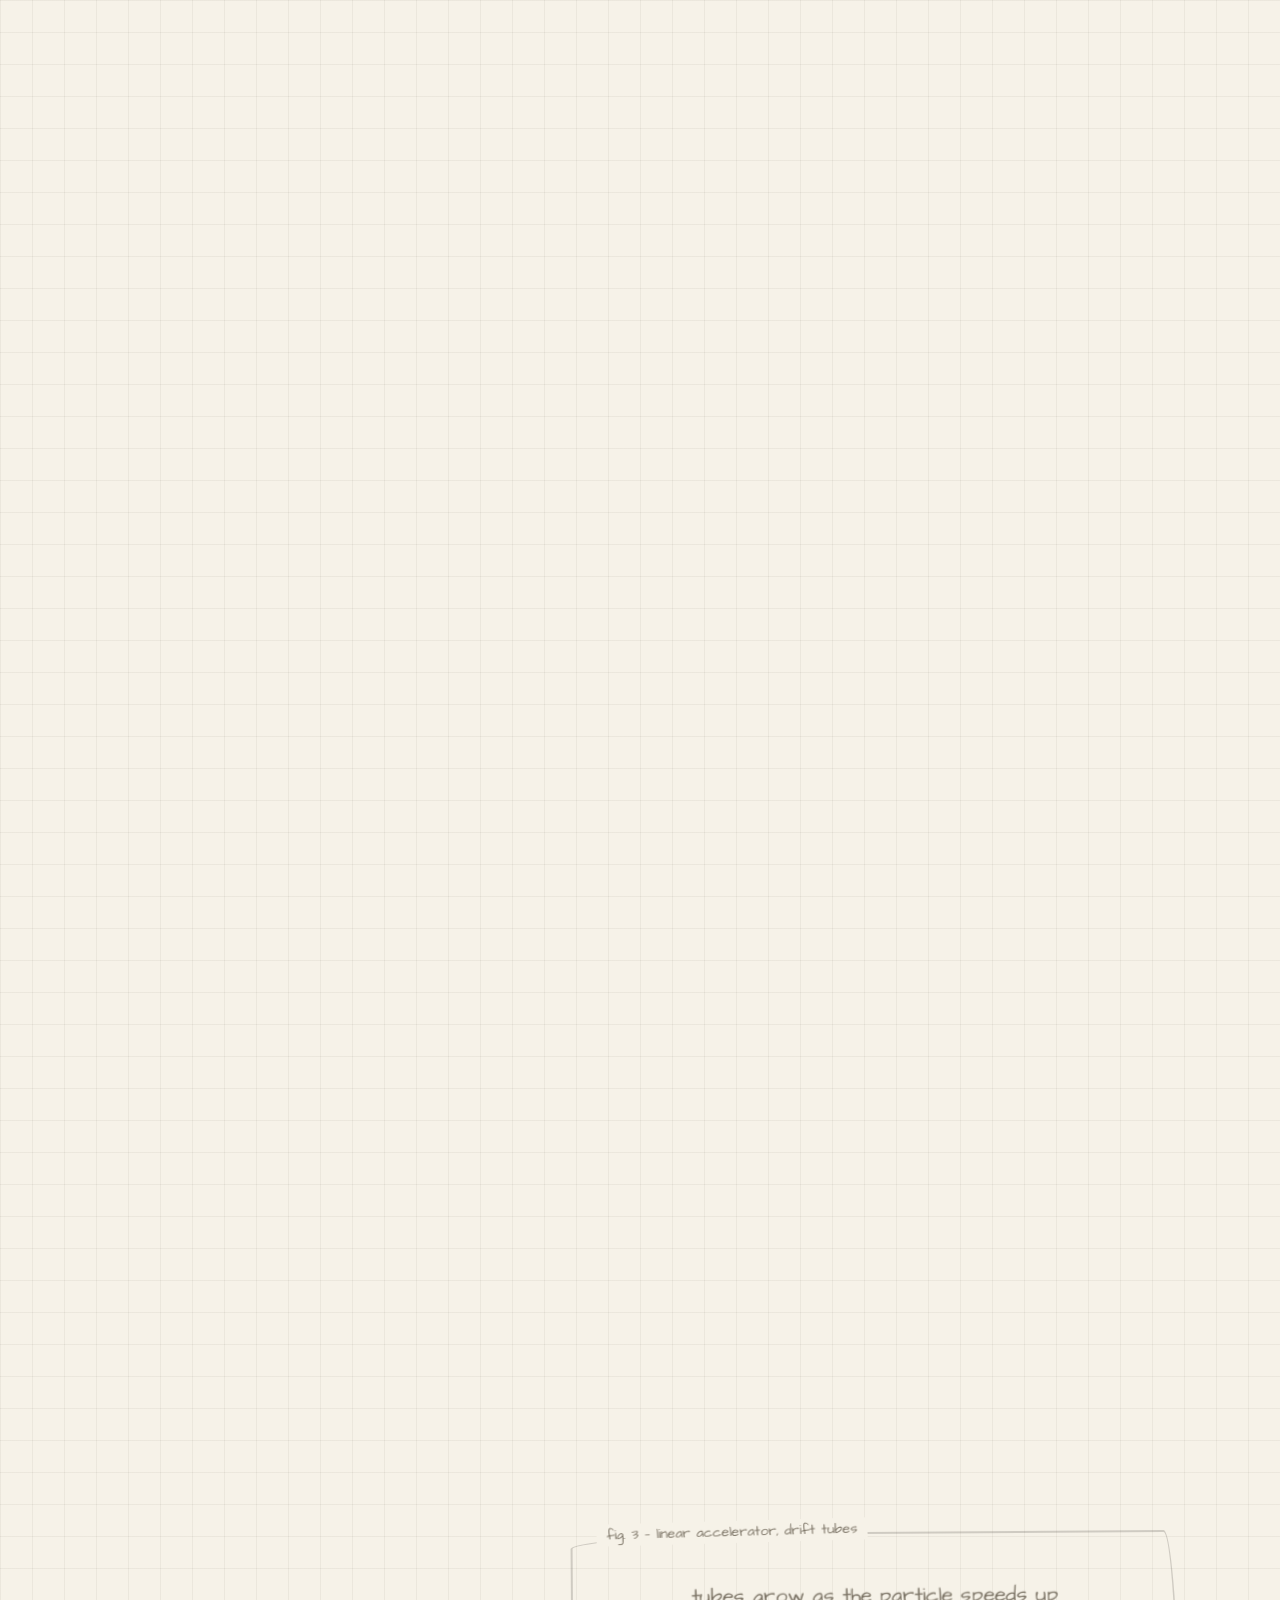
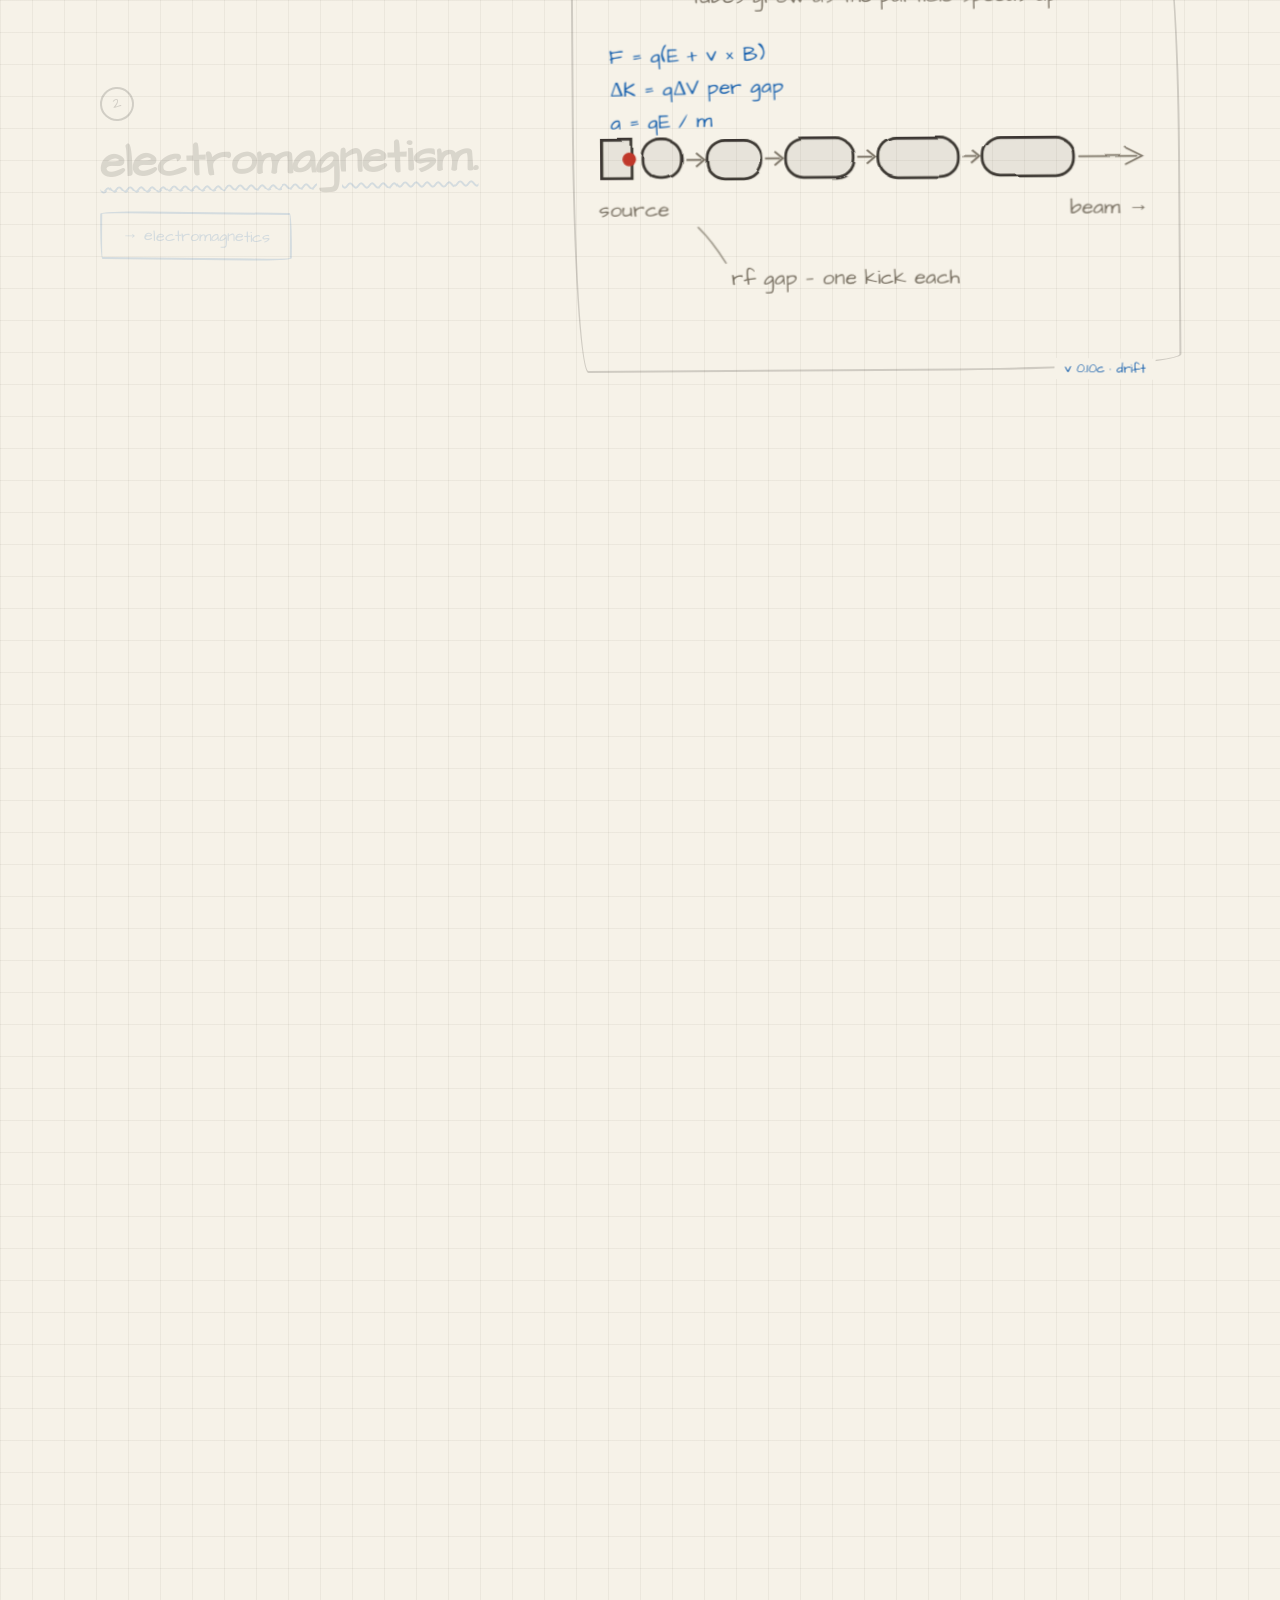
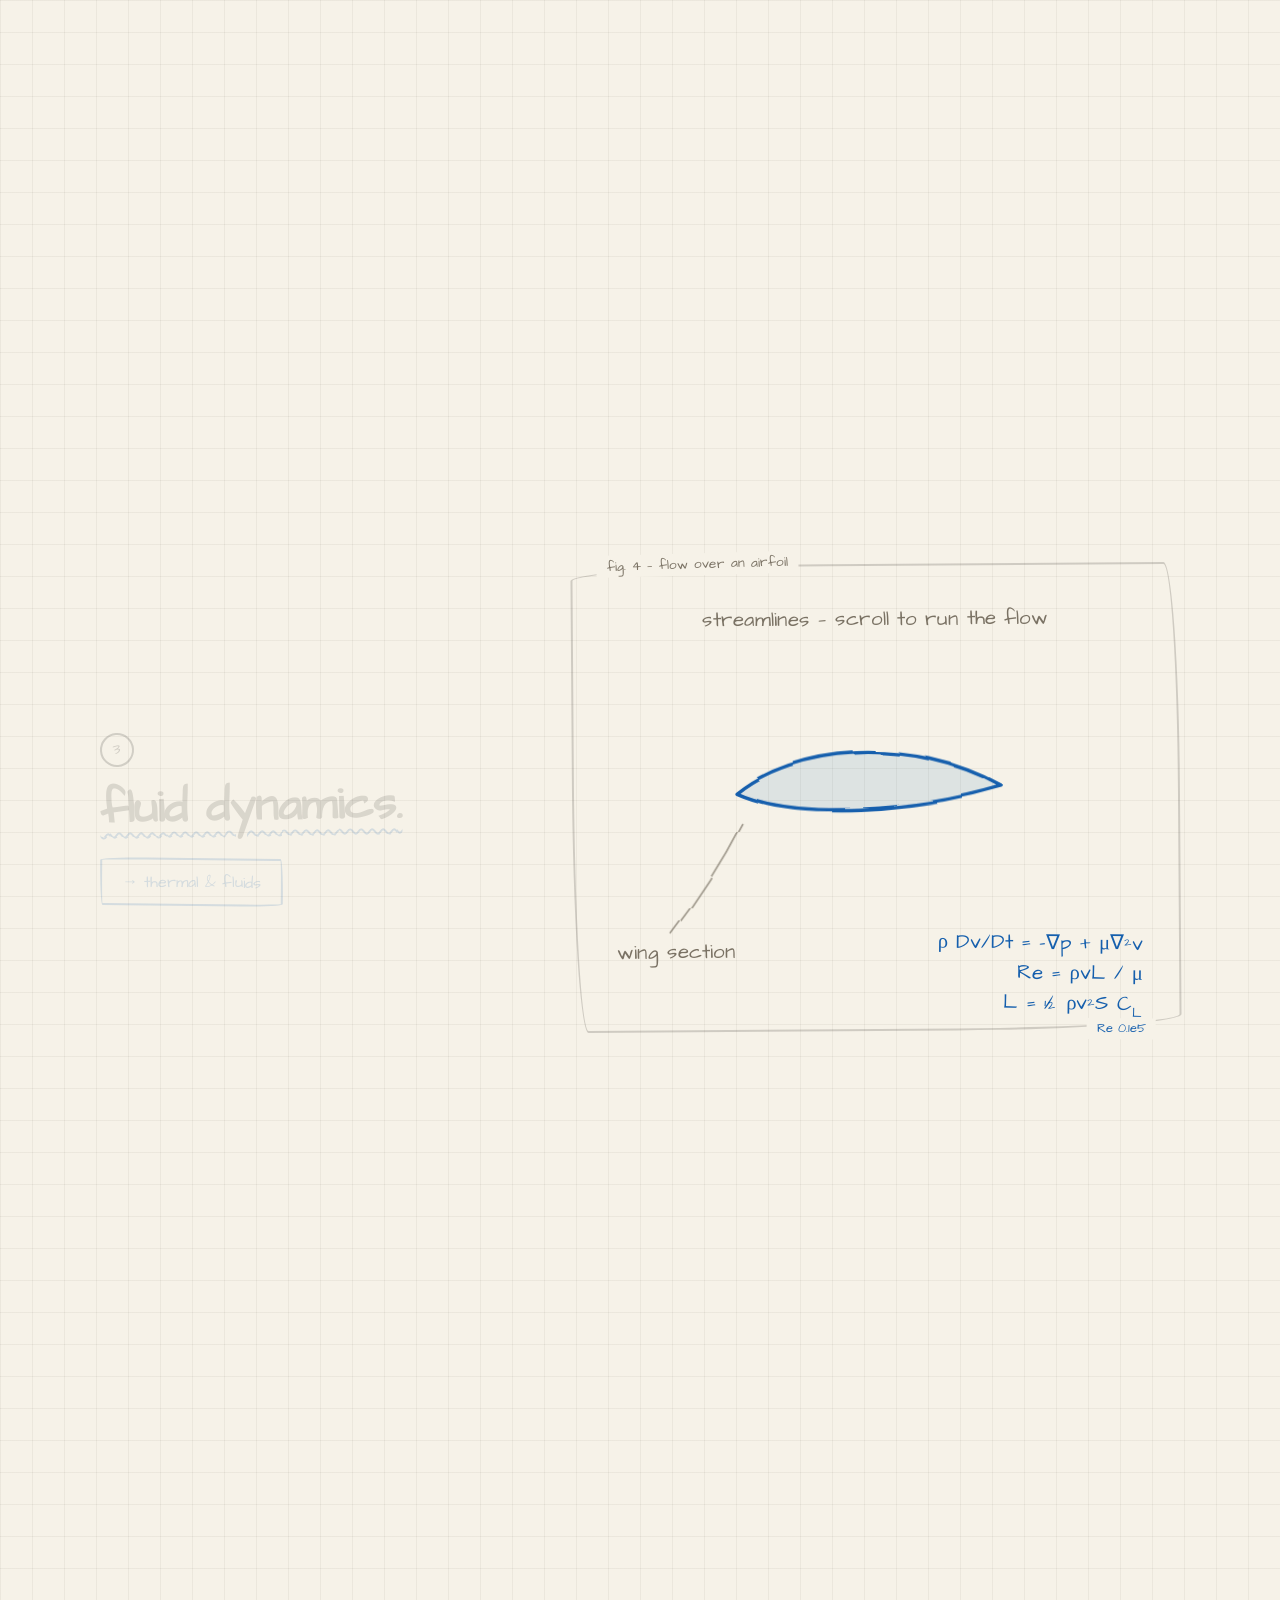
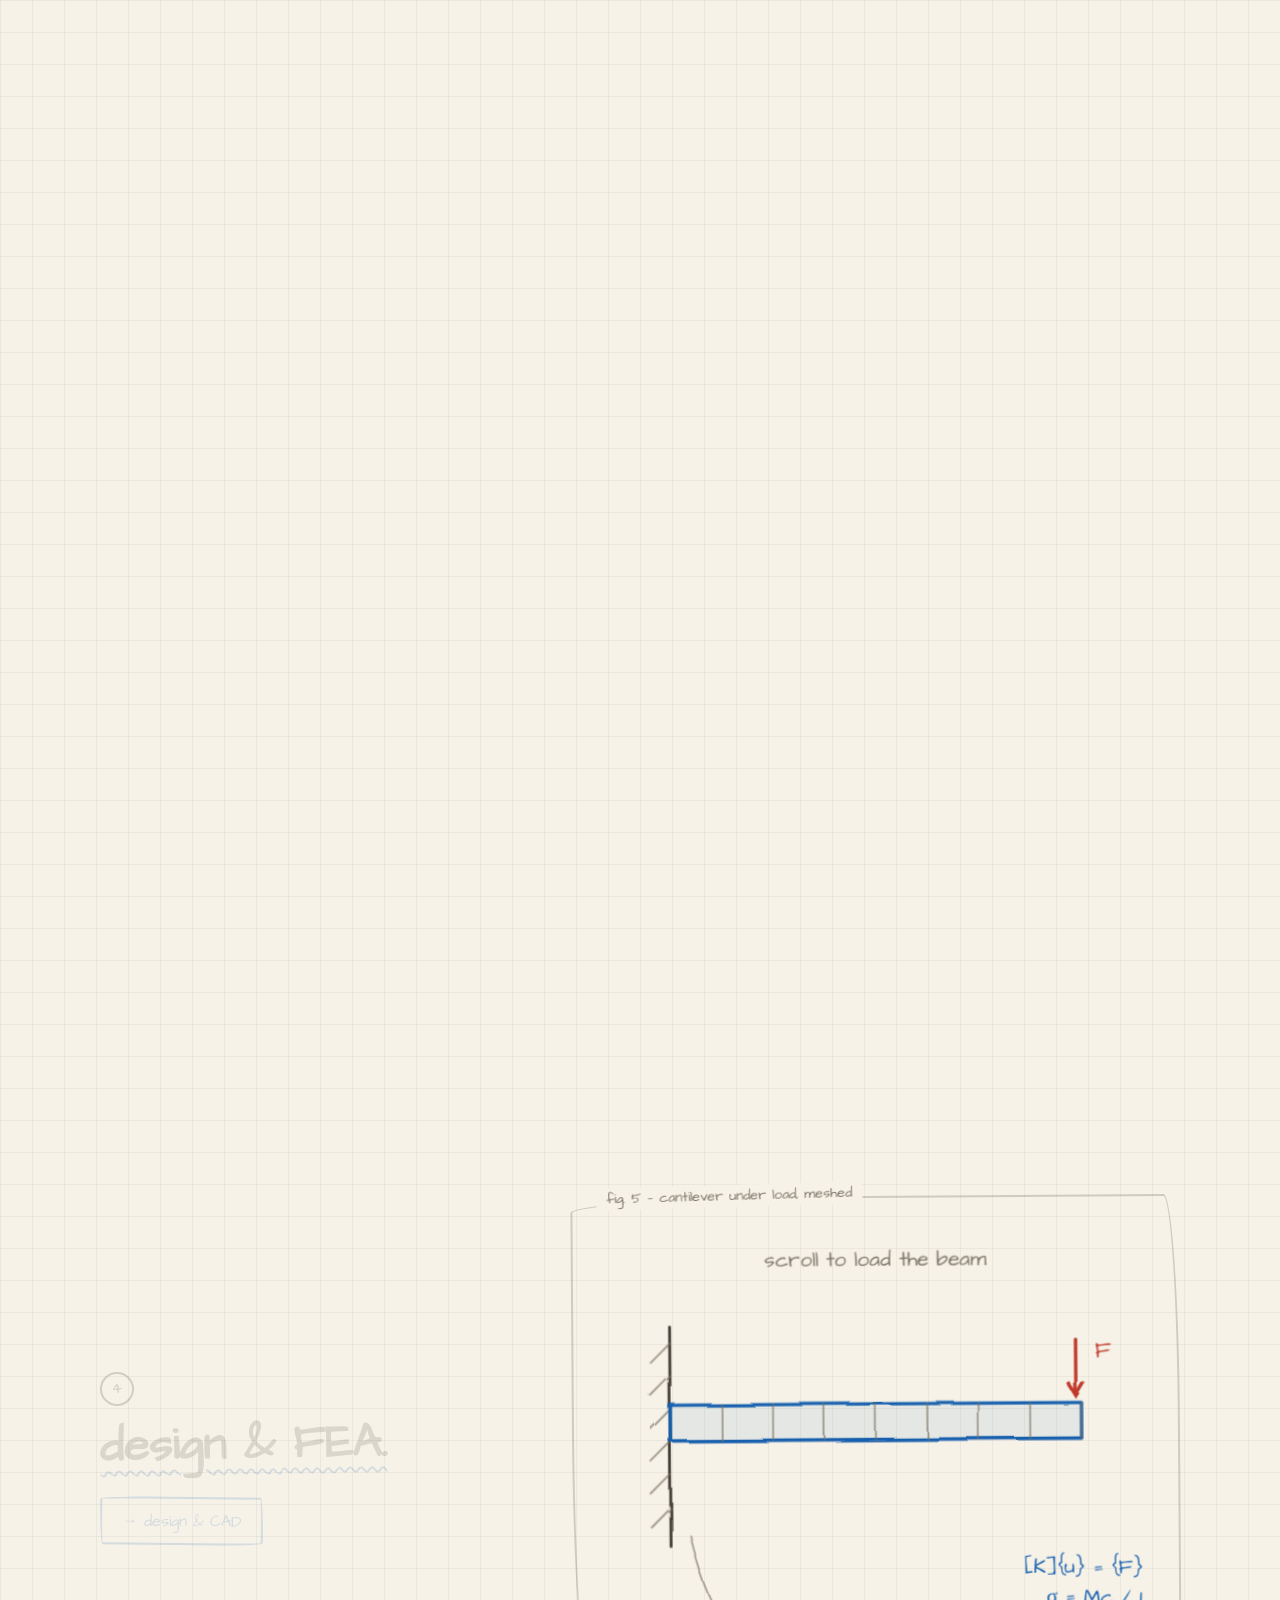
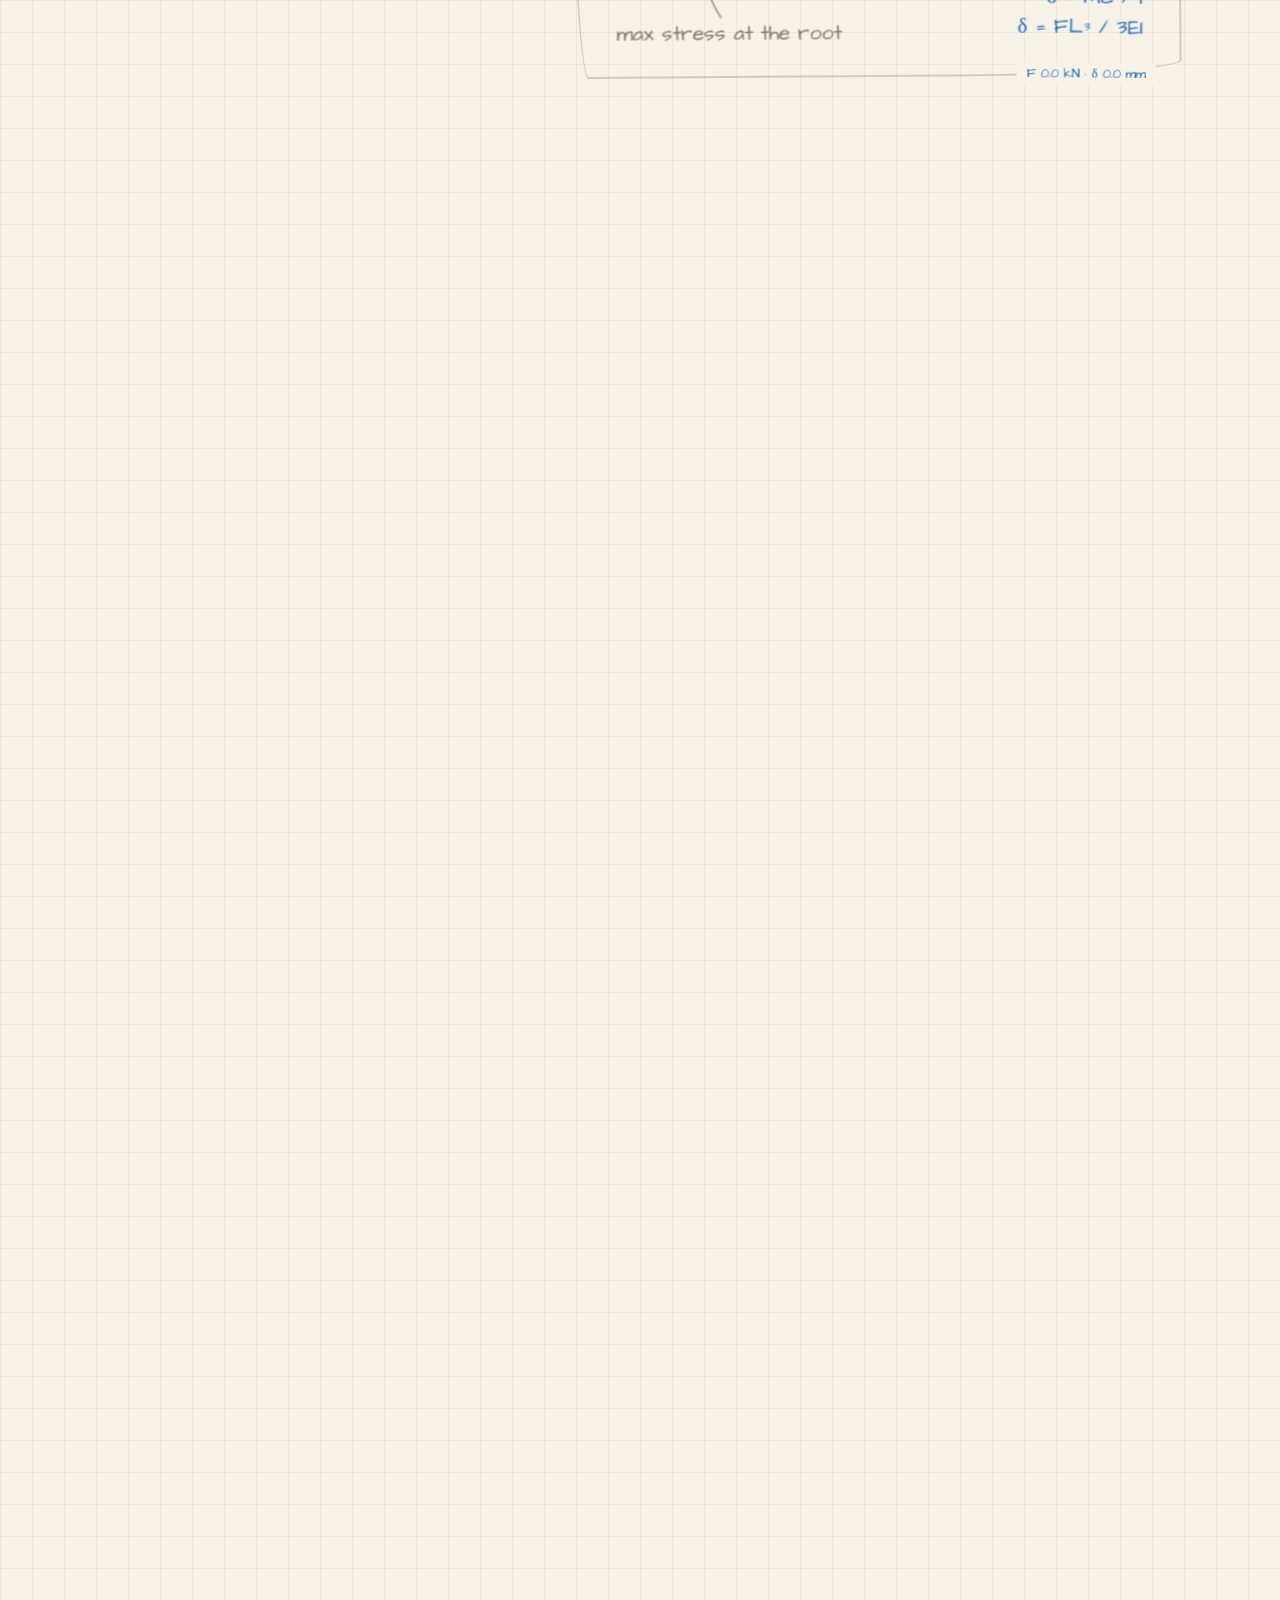
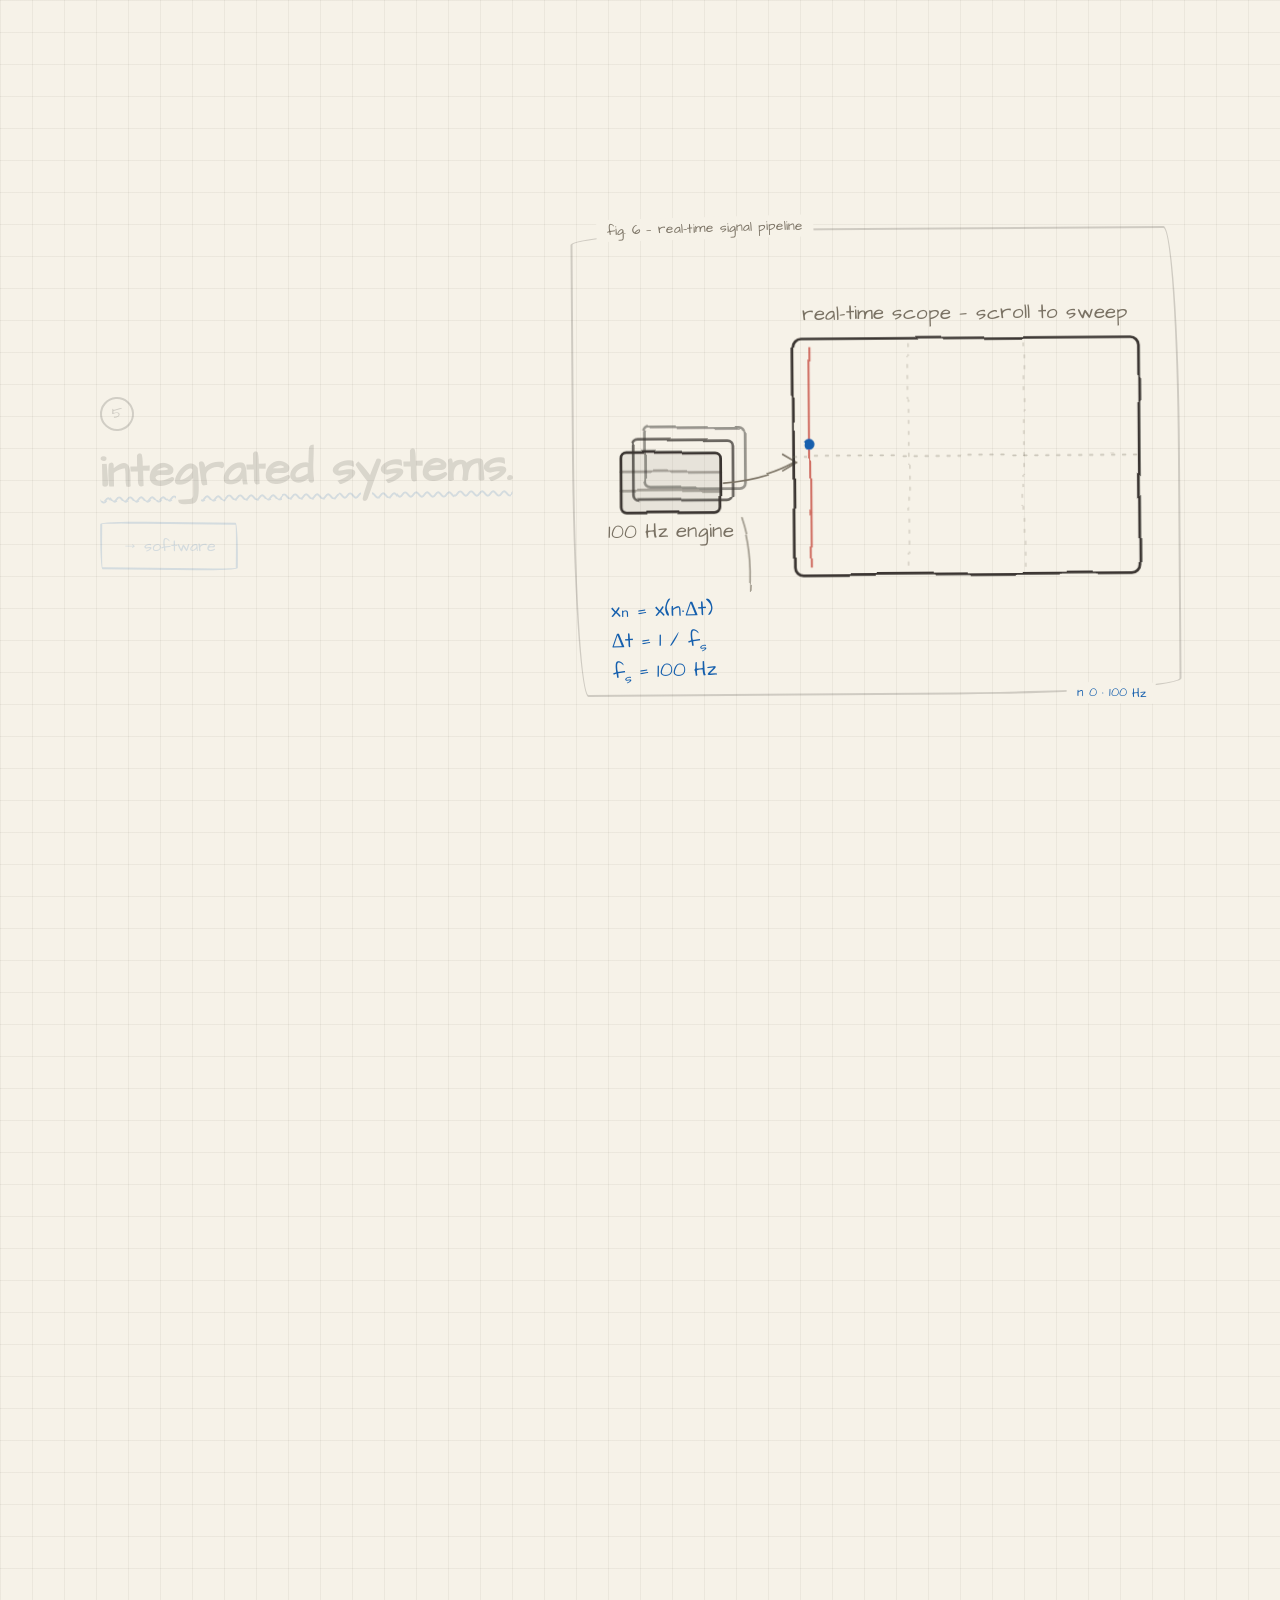
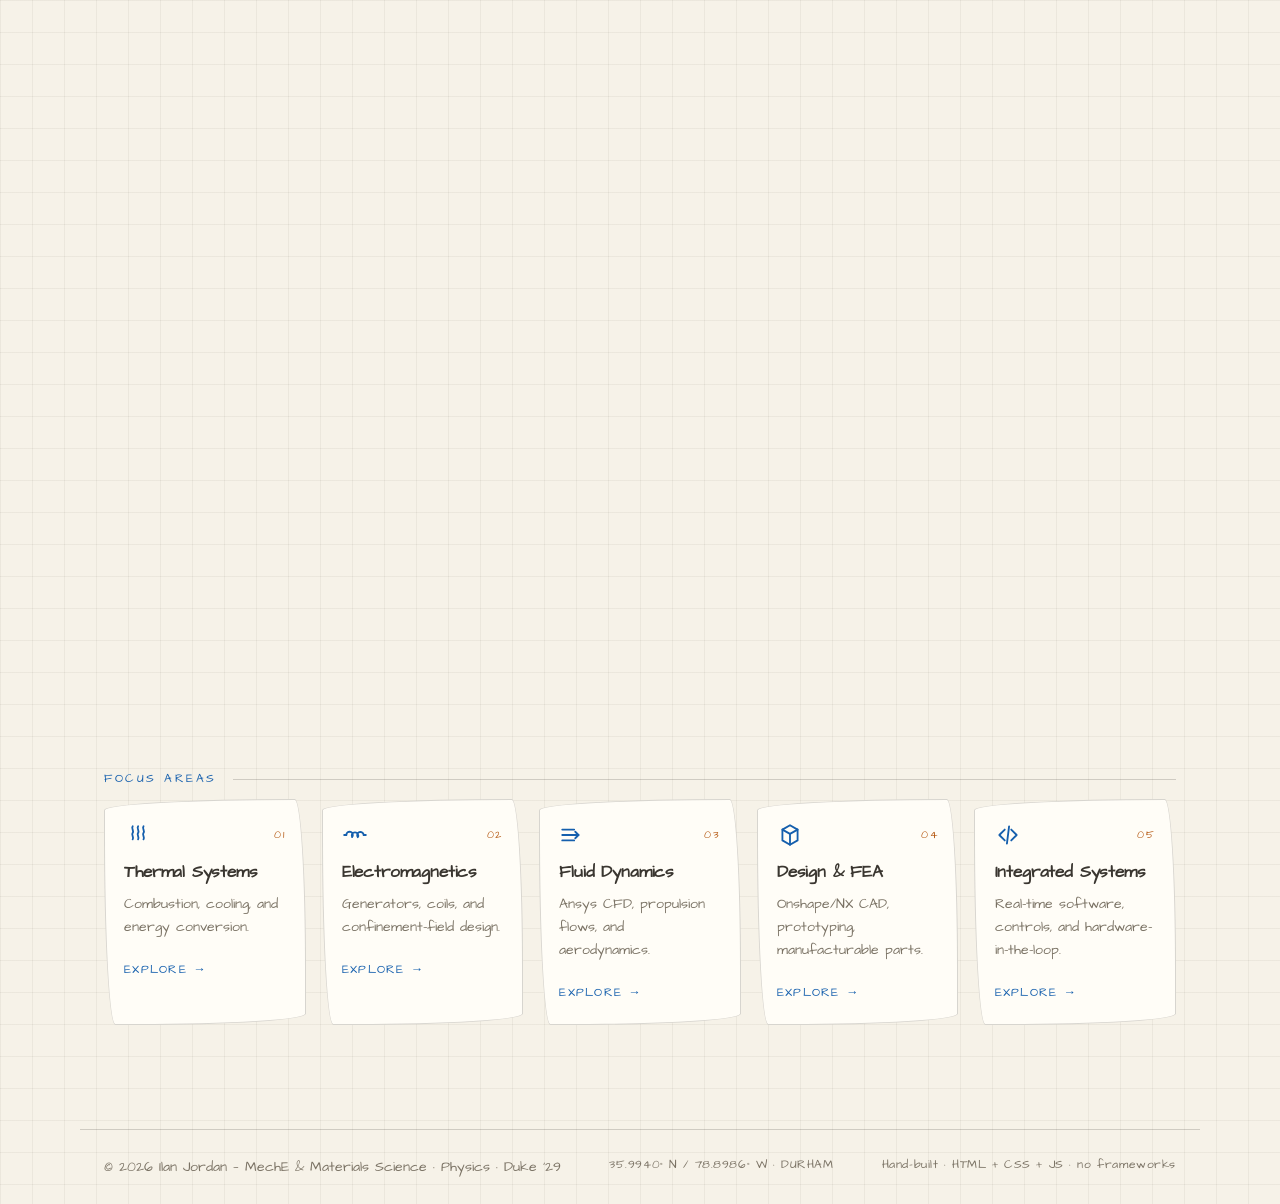
==== commit 1a9cbf59: "Add the electrical generator entry, with a physics teardown PDF Replaces the placeholder with a full" ====
--- a/index.html
+++ b/index.html
@@ -8,7 +8,7 @@
   <link rel="preconnect" href="https://fonts.googleapis.com">
   <link rel="preconnect" href="https://fonts.gstatic.com" crossorigin>
   <link href="https://fonts.googleapis.com/css2?family=Architects+Daughter&amp;display=swap" rel="stylesheet">
-  <link rel="stylesheet" href="css/styles.css?v=12">
+  <link rel="stylesheet" href="css/styles.css?v=17">
   <link rel="icon" href="data:image/svg+xml,&lt;svg xmlns='http://www.w3.org/2000/svg' viewBox='0 0 100 100'&gt;&lt;circle cx='50' cy='50' r='12' fill='%234fd8eb'/&gt;&lt;ellipse cx='50' cy='50' rx='44' ry='18' fill='none' stroke='%23ffd23f' stroke-width='6' transform='rotate(30 50 50)'/&gt;&lt;ellipse cx='50' cy='50' rx='44' ry='18' fill='none' stroke='%234fd8eb' stroke-width='6' transform='rotate(-30 50 50)'/&gt;&lt;/svg&gt;">
 </head>
 <body>
@@ -379,10 +379,10 @@
 
   <noscript><p style="padding:2rem;text-align:center">This portfolio needs JavaScript enabled to render its content.</p></noscript>
 
-  <script src="js/config.js?v=12"></script>
-  <script src="js/projects.js?v=12"></script>
-  <script src="js/plasma.js?v=12"></script>
-  <script src="js/scenes.js?v=12"></script>
-  <script src="js/main.js?v=12"></script>
+  <script src="js/config.js?v=17"></script>
+  <script src="js/projects.js?v=17"></script>
+  <script src="js/plasma.js?v=17"></script>
+  <script src="js/scenes.js?v=17"></script>
+  <script src="js/main.js?v=17"></script>
 </body>
 </html>
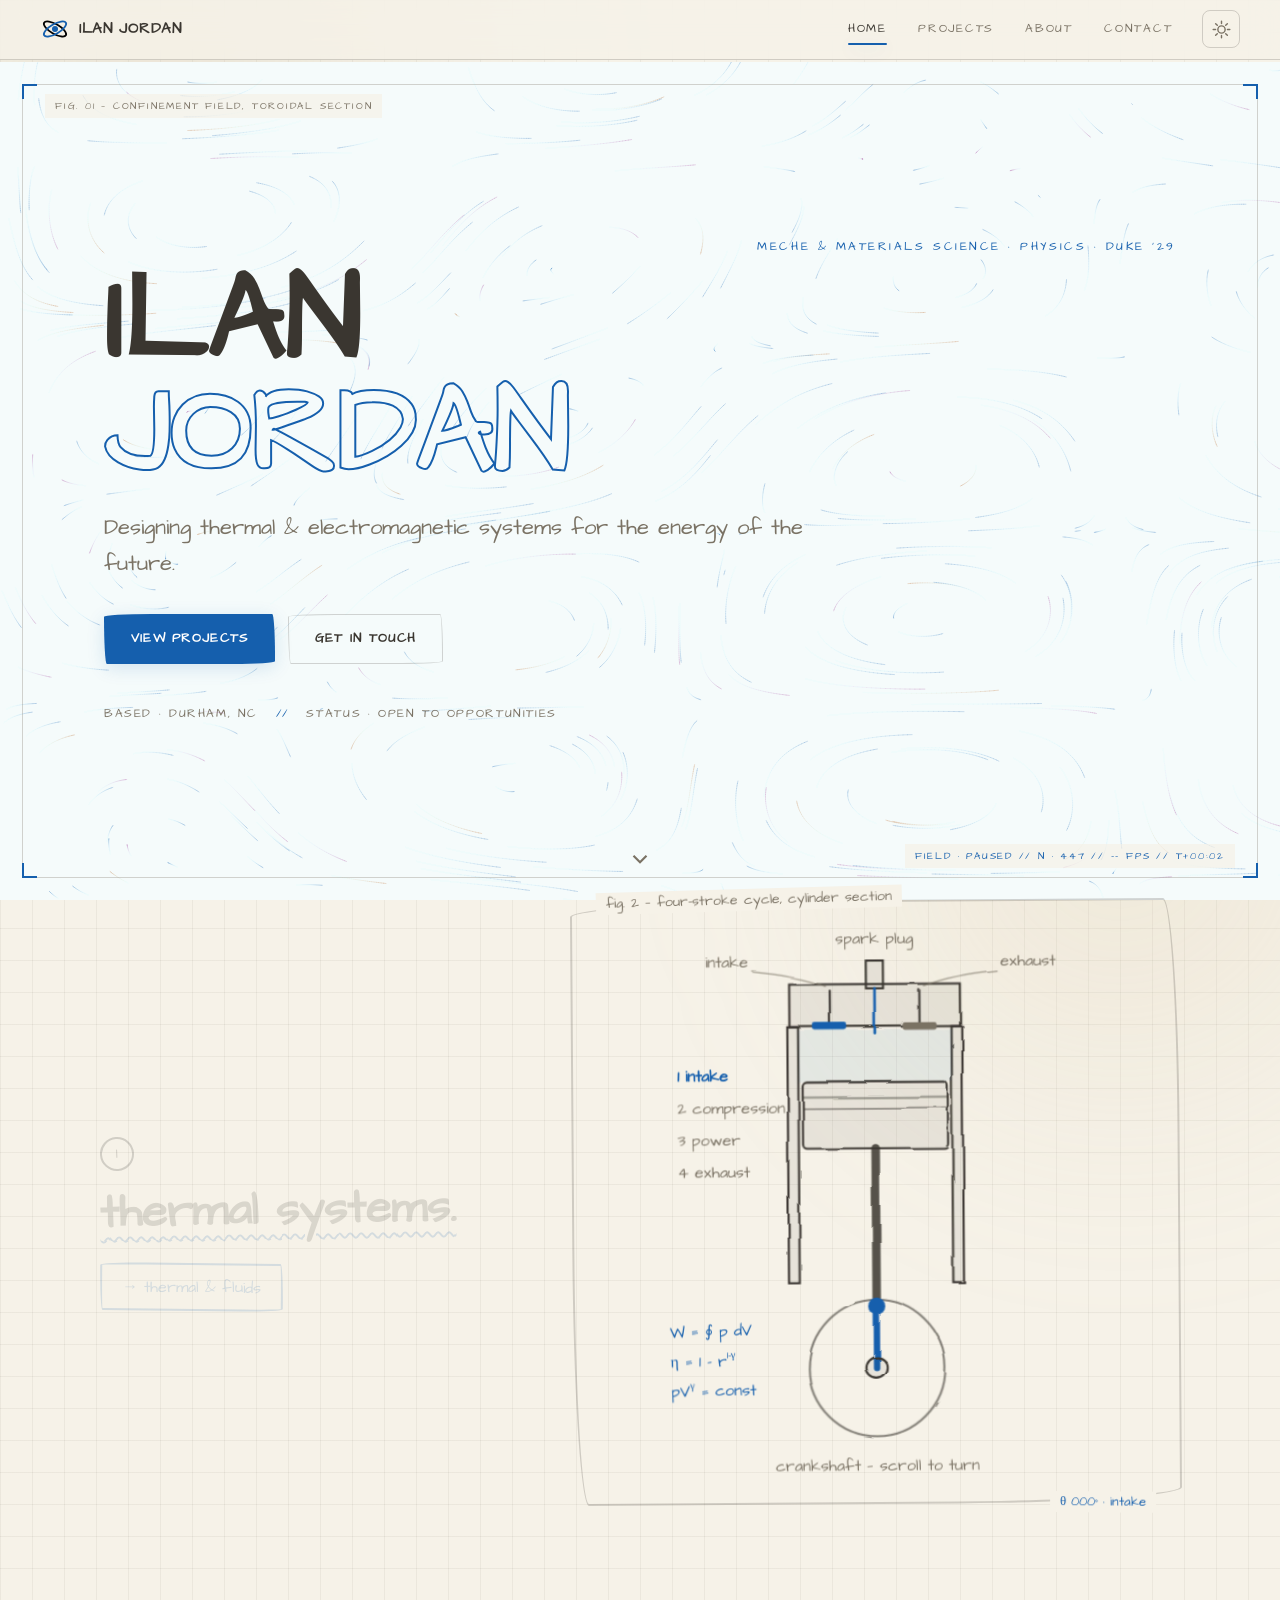
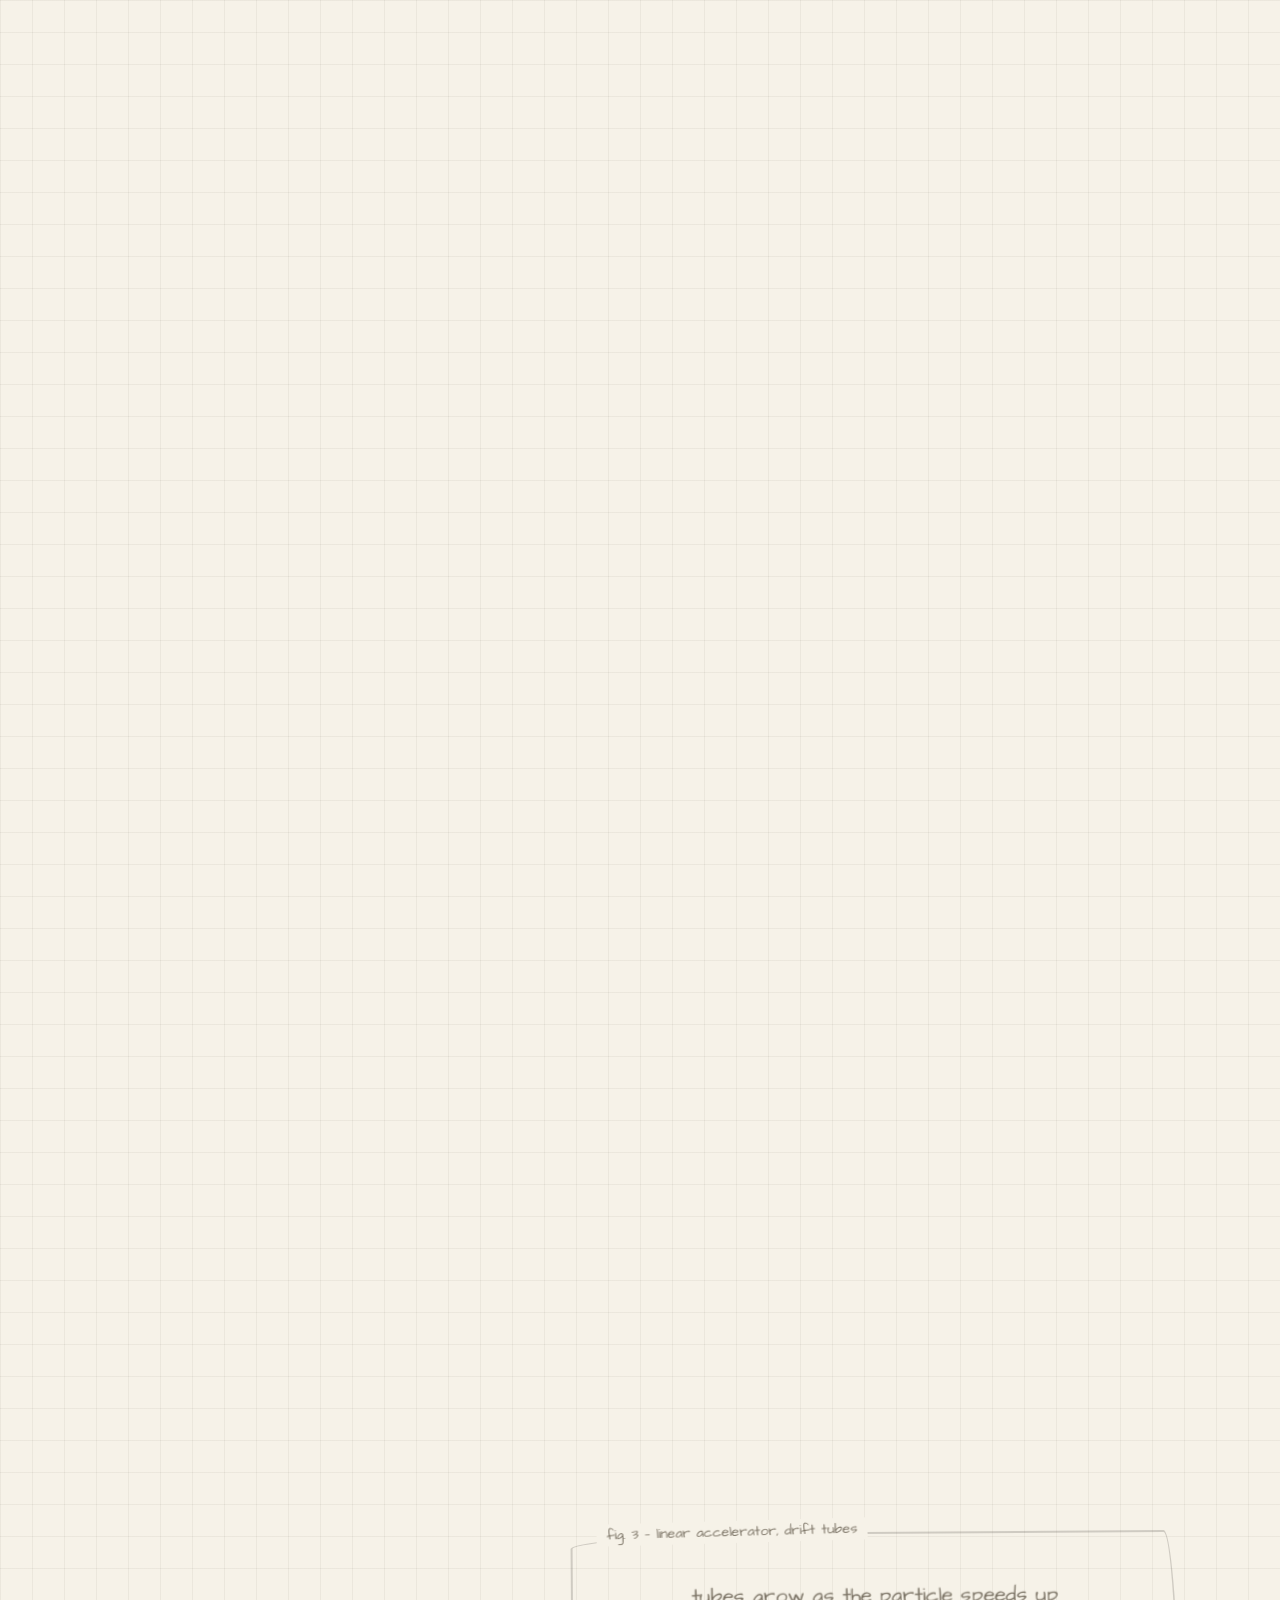
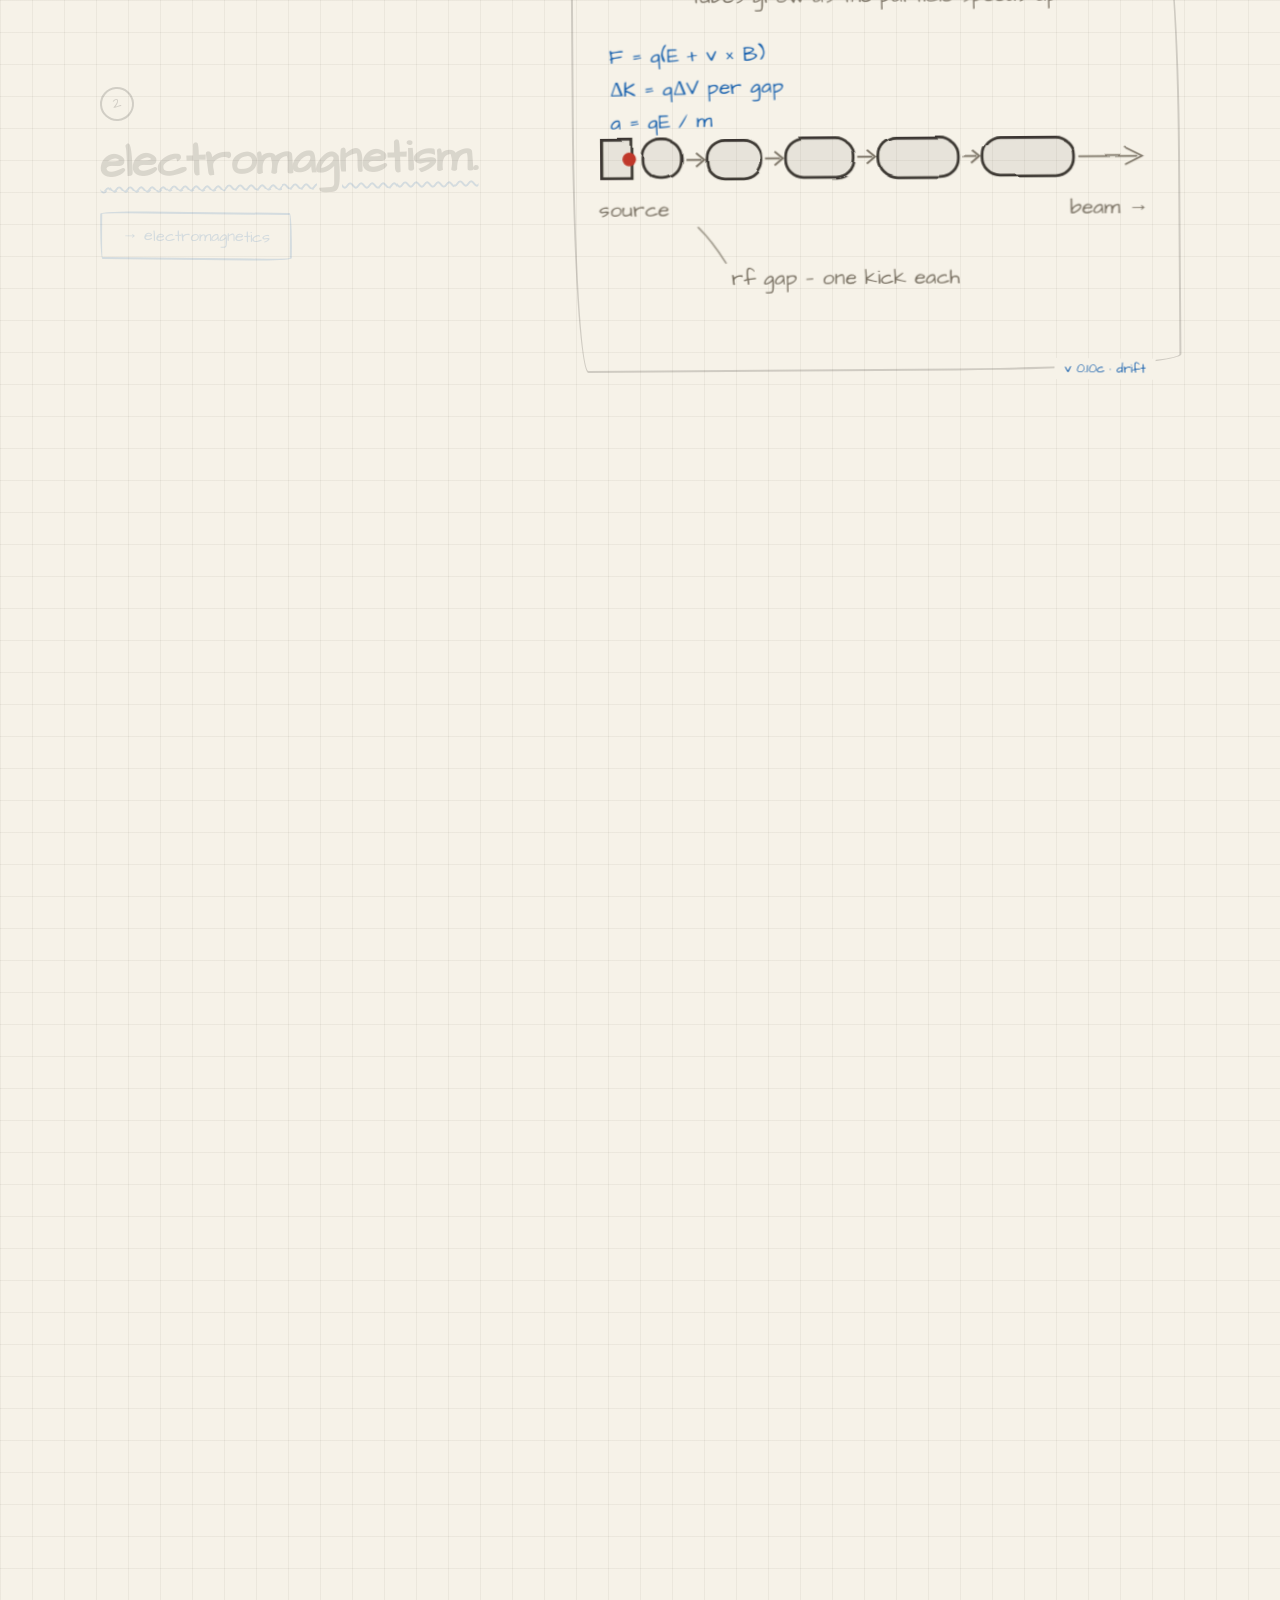
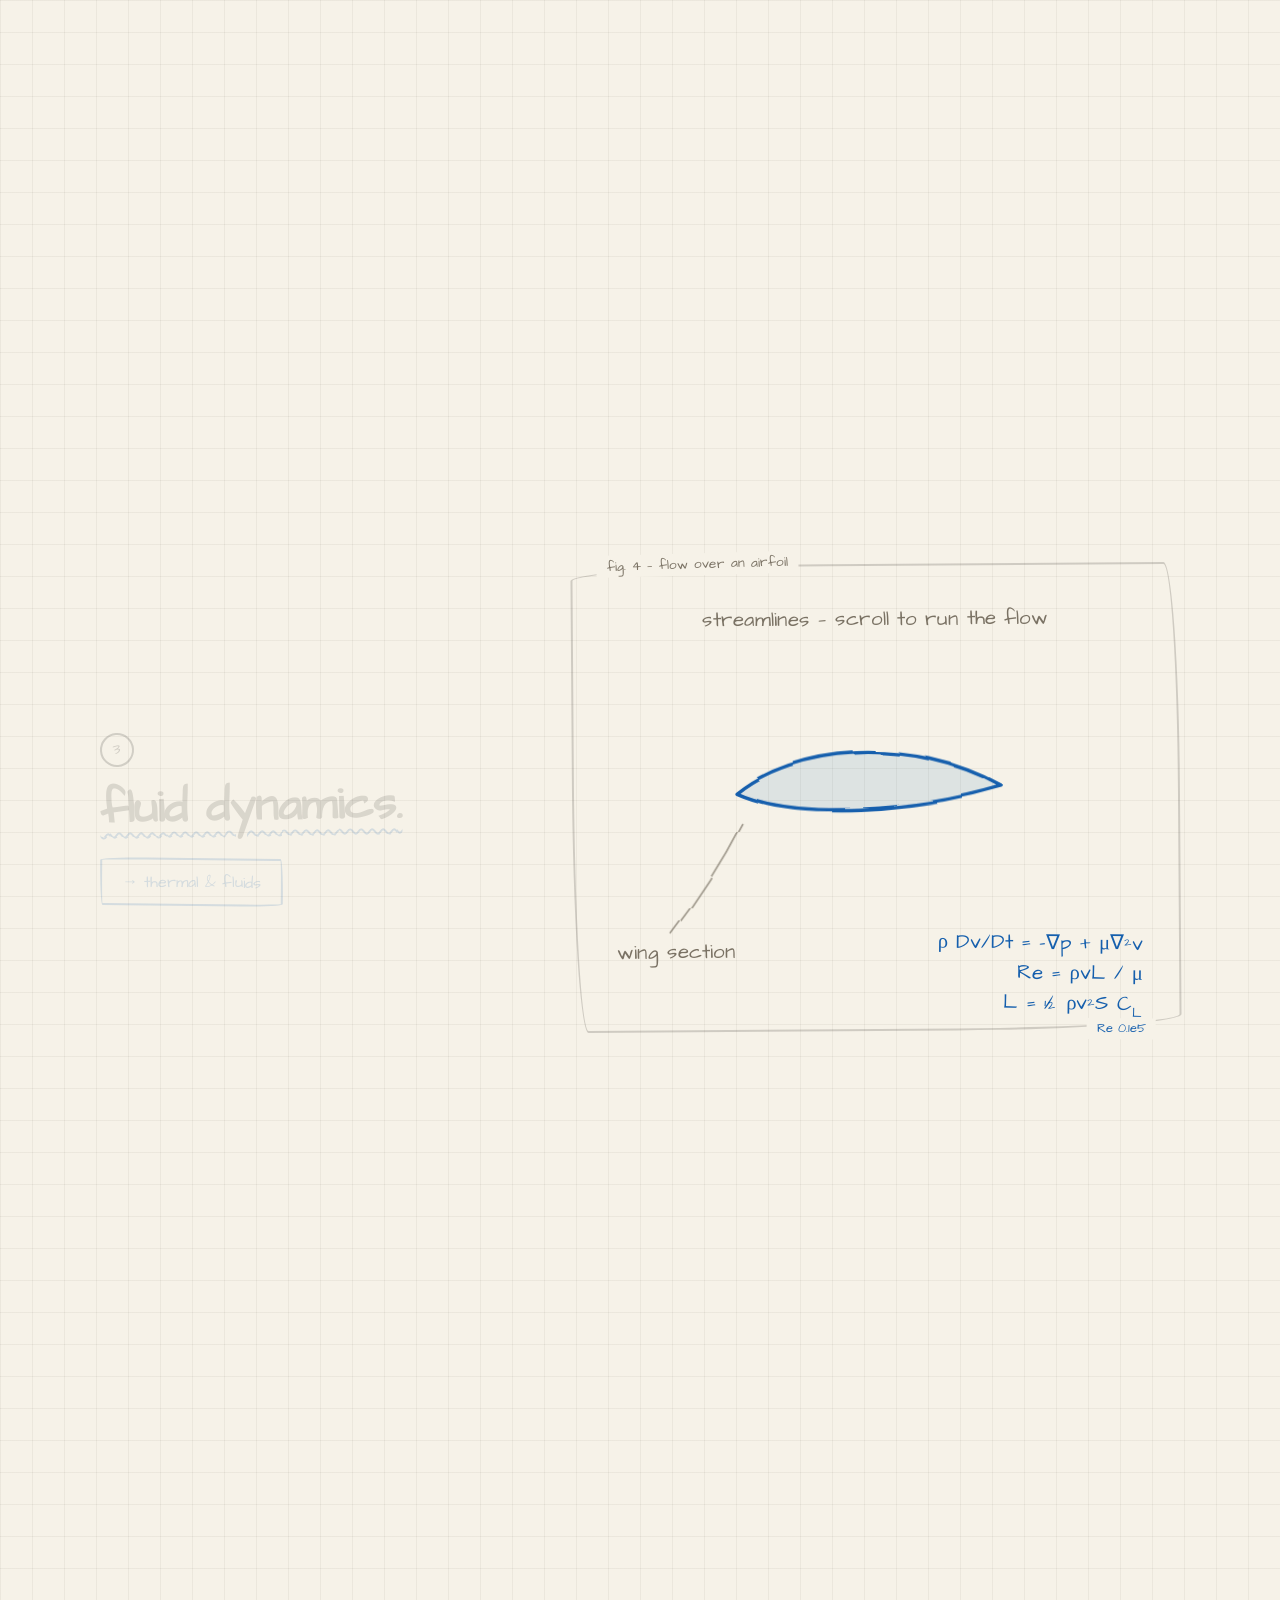
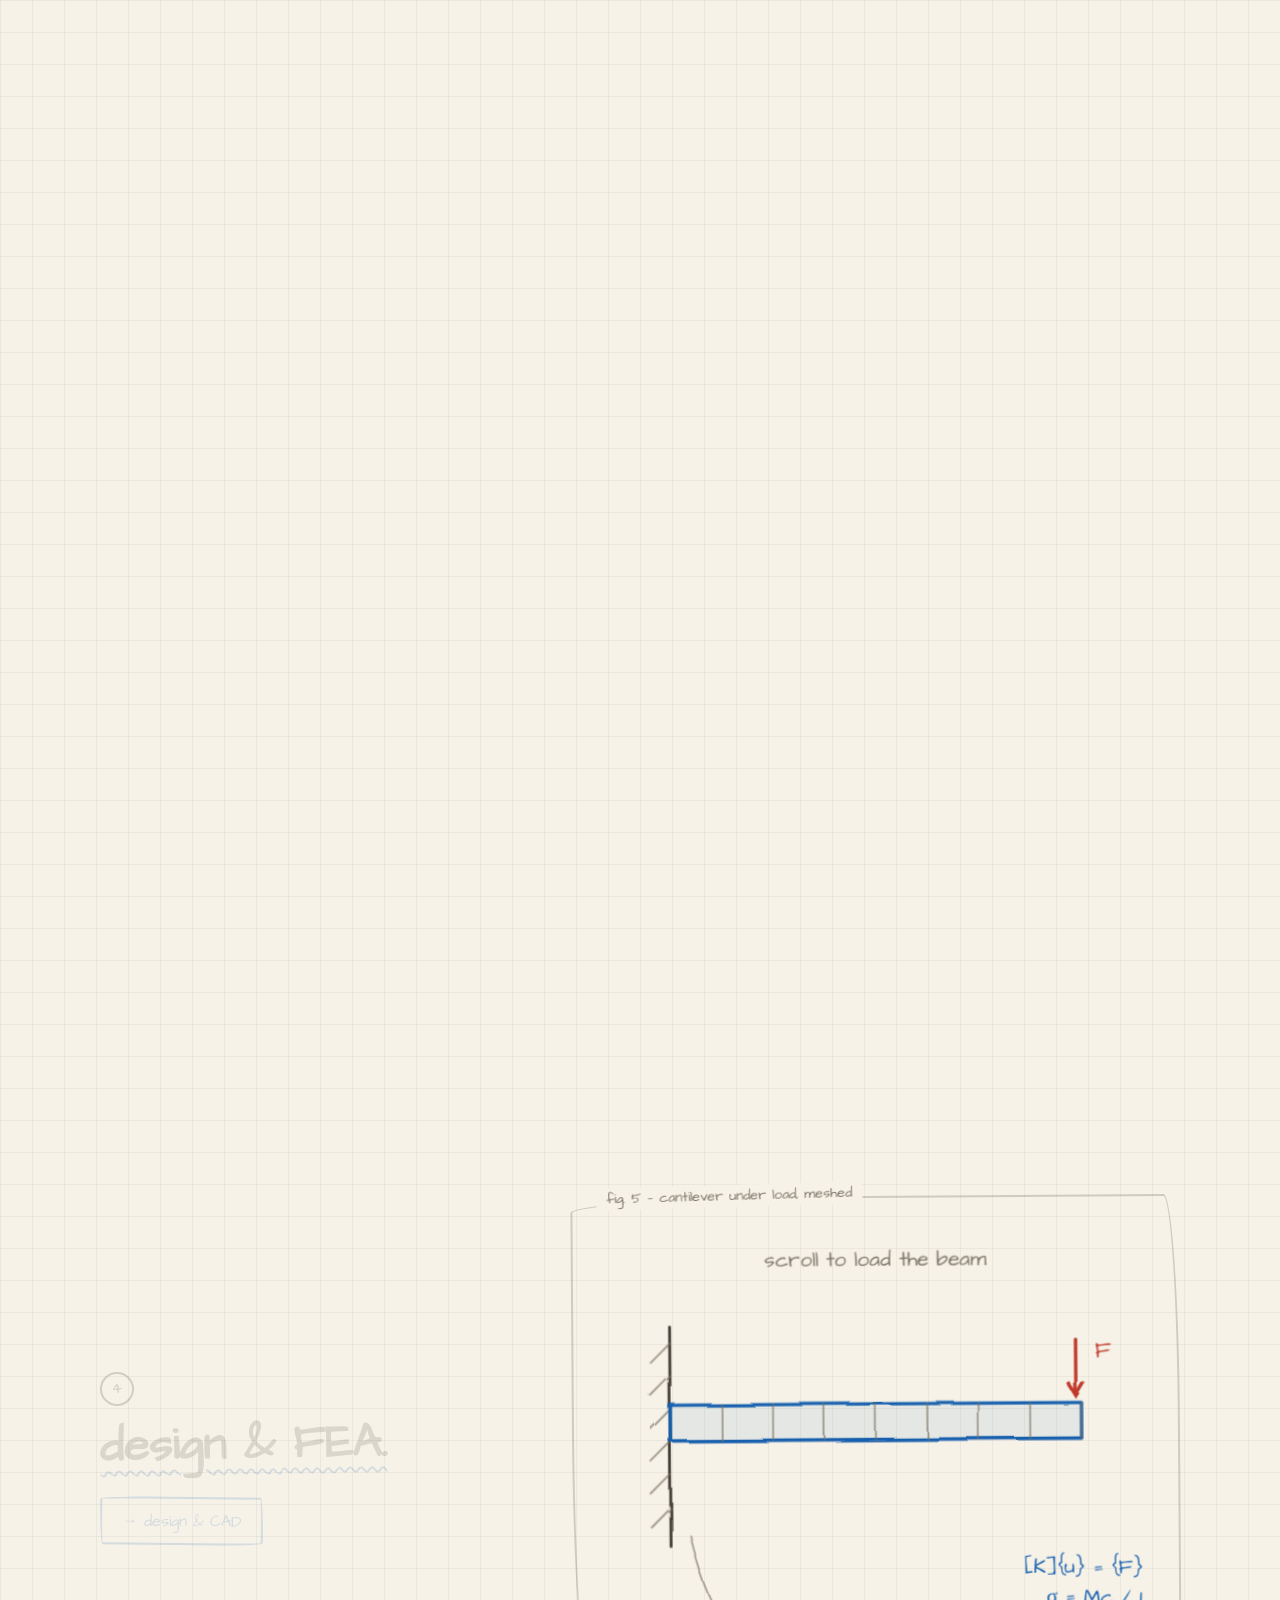
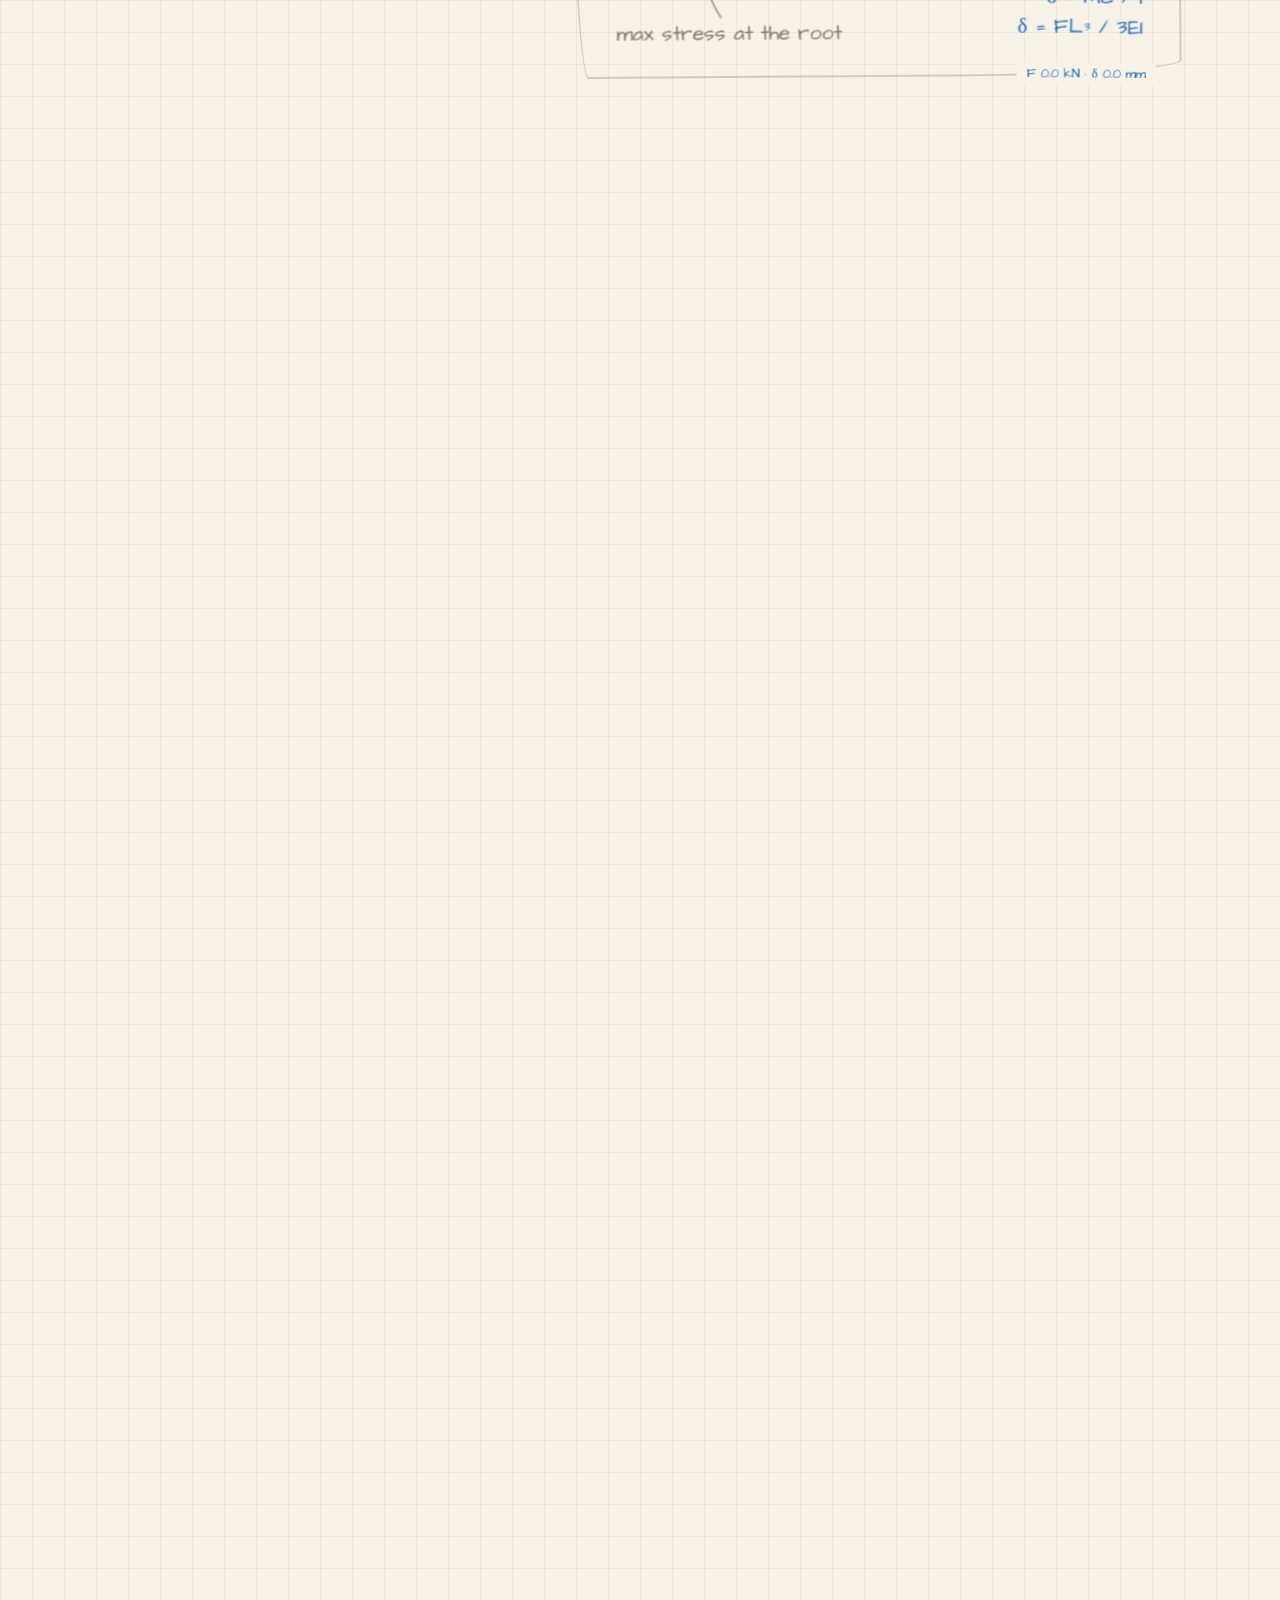
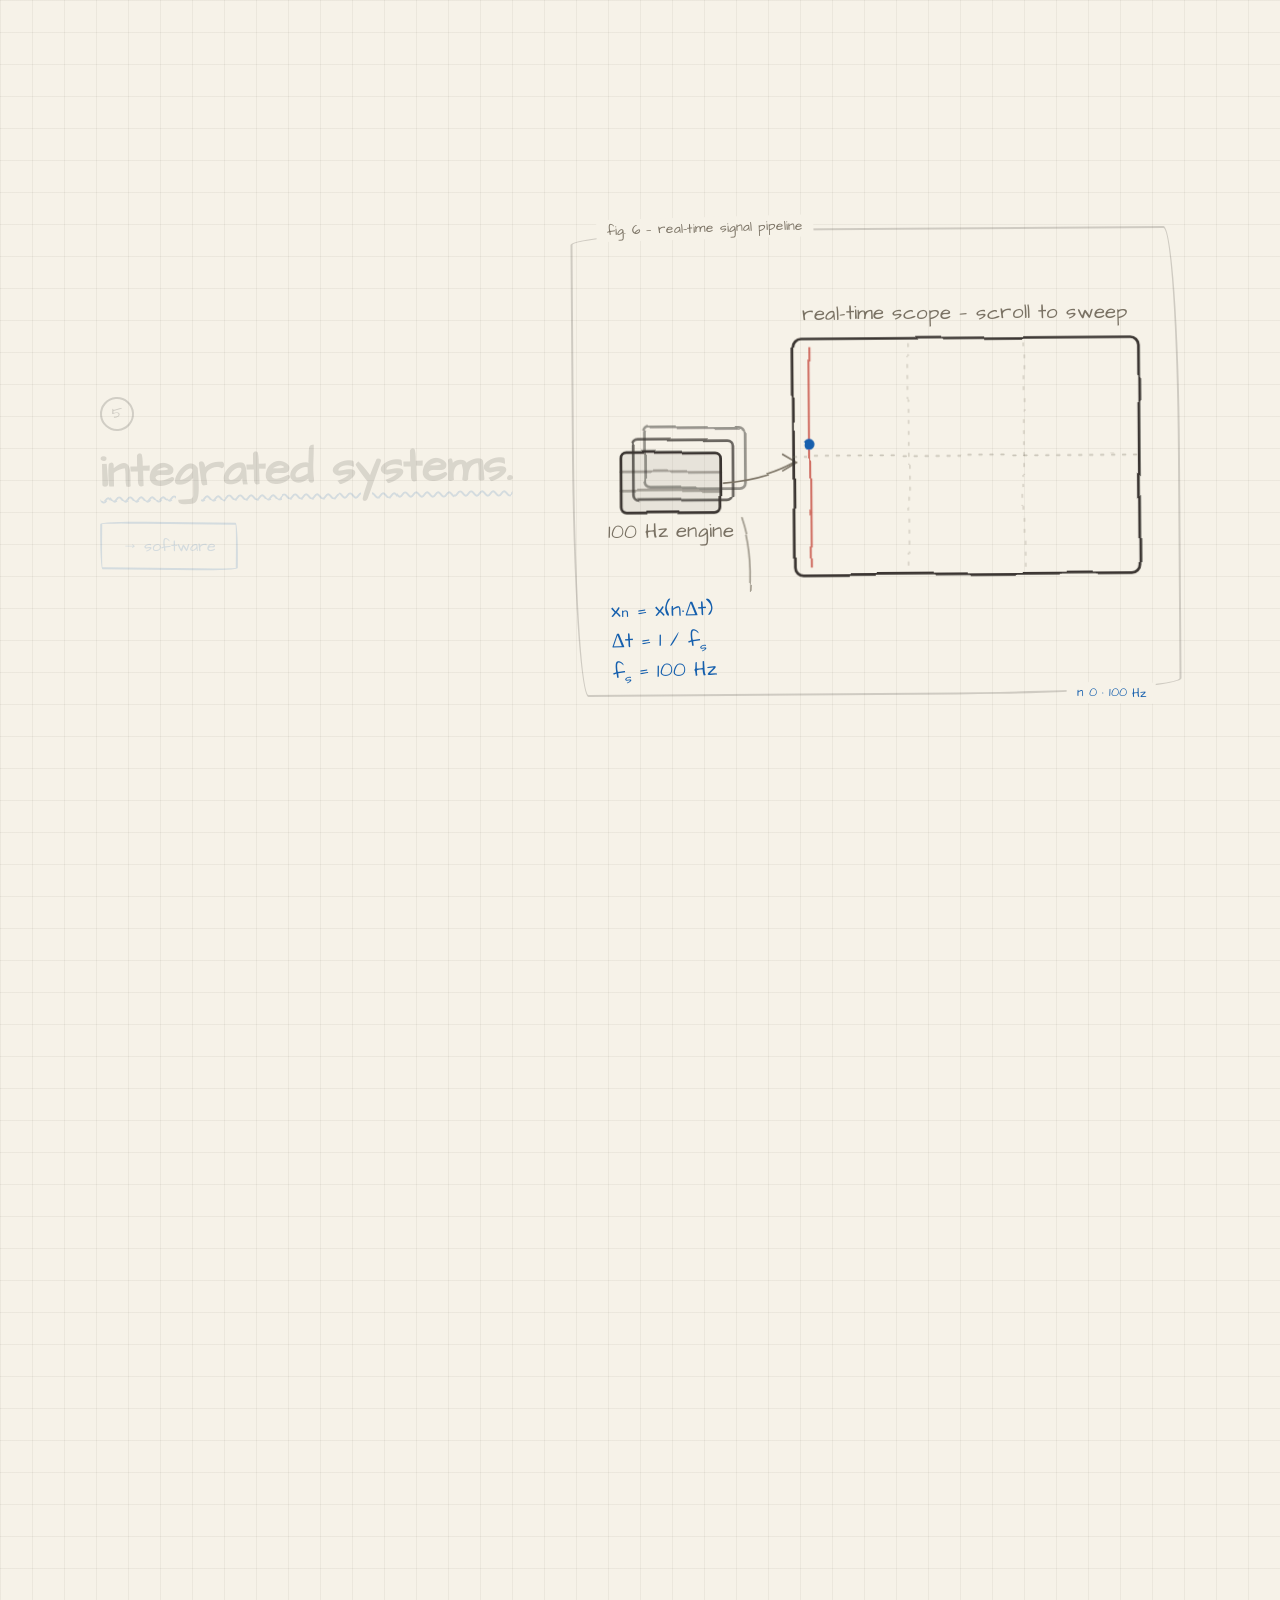
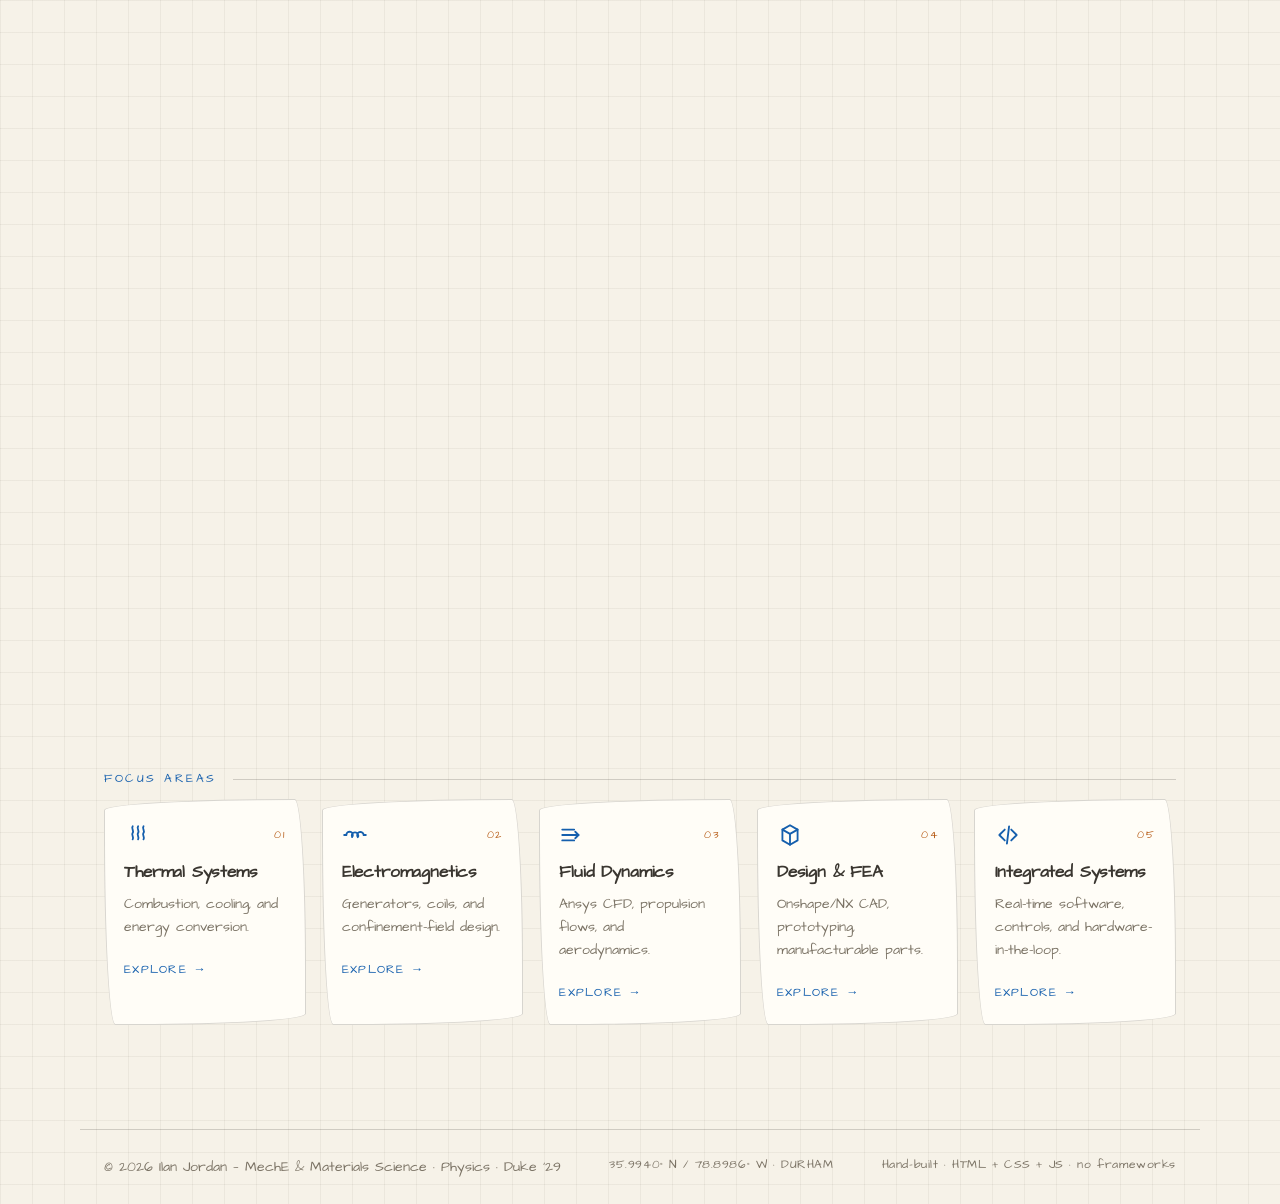
==== commit 15c3fc9f: "Add the EGR 101 paintbrush cleaner entry, and pin the tape to the cover New placeholder entry under " ====
--- a/index.html
+++ b/index.html
@@ -8,7 +8,7 @@
   <link rel="preconnect" href="https://fonts.googleapis.com">
   <link rel="preconnect" href="https://fonts.gstatic.com" crossorigin>
   <link href="https://fonts.googleapis.com/css2?family=Architects+Daughter&amp;display=swap" rel="stylesheet">
-  <link rel="stylesheet" href="css/styles.css?v=17">
+  <link rel="stylesheet" href="css/styles.css?v=20">
   <link rel="icon" href="data:image/svg+xml,&lt;svg xmlns='http://www.w3.org/2000/svg' viewBox='0 0 100 100'&gt;&lt;circle cx='50' cy='50' r='12' fill='%234fd8eb'/&gt;&lt;ellipse cx='50' cy='50' rx='44' ry='18' fill='none' stroke='%23ffd23f' stroke-width='6' transform='rotate(30 50 50)'/&gt;&lt;ellipse cx='50' cy='50' rx='44' ry='18' fill='none' stroke='%234fd8eb' stroke-width='6' transform='rotate(-30 50 50)'/&gt;&lt;/svg&gt;">
 </head>
 <body>
@@ -379,10 +379,10 @@
 
   <noscript><p style="padding:2rem;text-align:center">This portfolio needs JavaScript enabled to render its content.</p></noscript>
 
-  <script src="js/config.js?v=17"></script>
-  <script src="js/projects.js?v=17"></script>
-  <script src="js/plasma.js?v=17"></script>
-  <script src="js/scenes.js?v=17"></script>
-  <script src="js/main.js?v=17"></script>
+  <script src="js/config.js?v=20"></script>
+  <script src="js/projects.js?v=20"></script>
+  <script src="js/plasma.js?v=20"></script>
+  <script src="js/scenes.js?v=20"></script>
+  <script src="js/main.js?v=20"></script>
 </body>
 </html>
--- a/css/styles.css
+++ b/css/styles.css
@@ -448,7 +448,7 @@
     linear-gradient(90deg, rgba(255,255,255,.09) 1px, transparent 1px);
   background-size: 22px 22px;
 }
-.card-cover.placeholder span {
+.card-cover.placeholder > span:not(.card-tape) {
   position: relative;
   font-family: var(--font-mono); font-weight: 700;
   font-size: 2.1rem; letter-spacing: .12em;
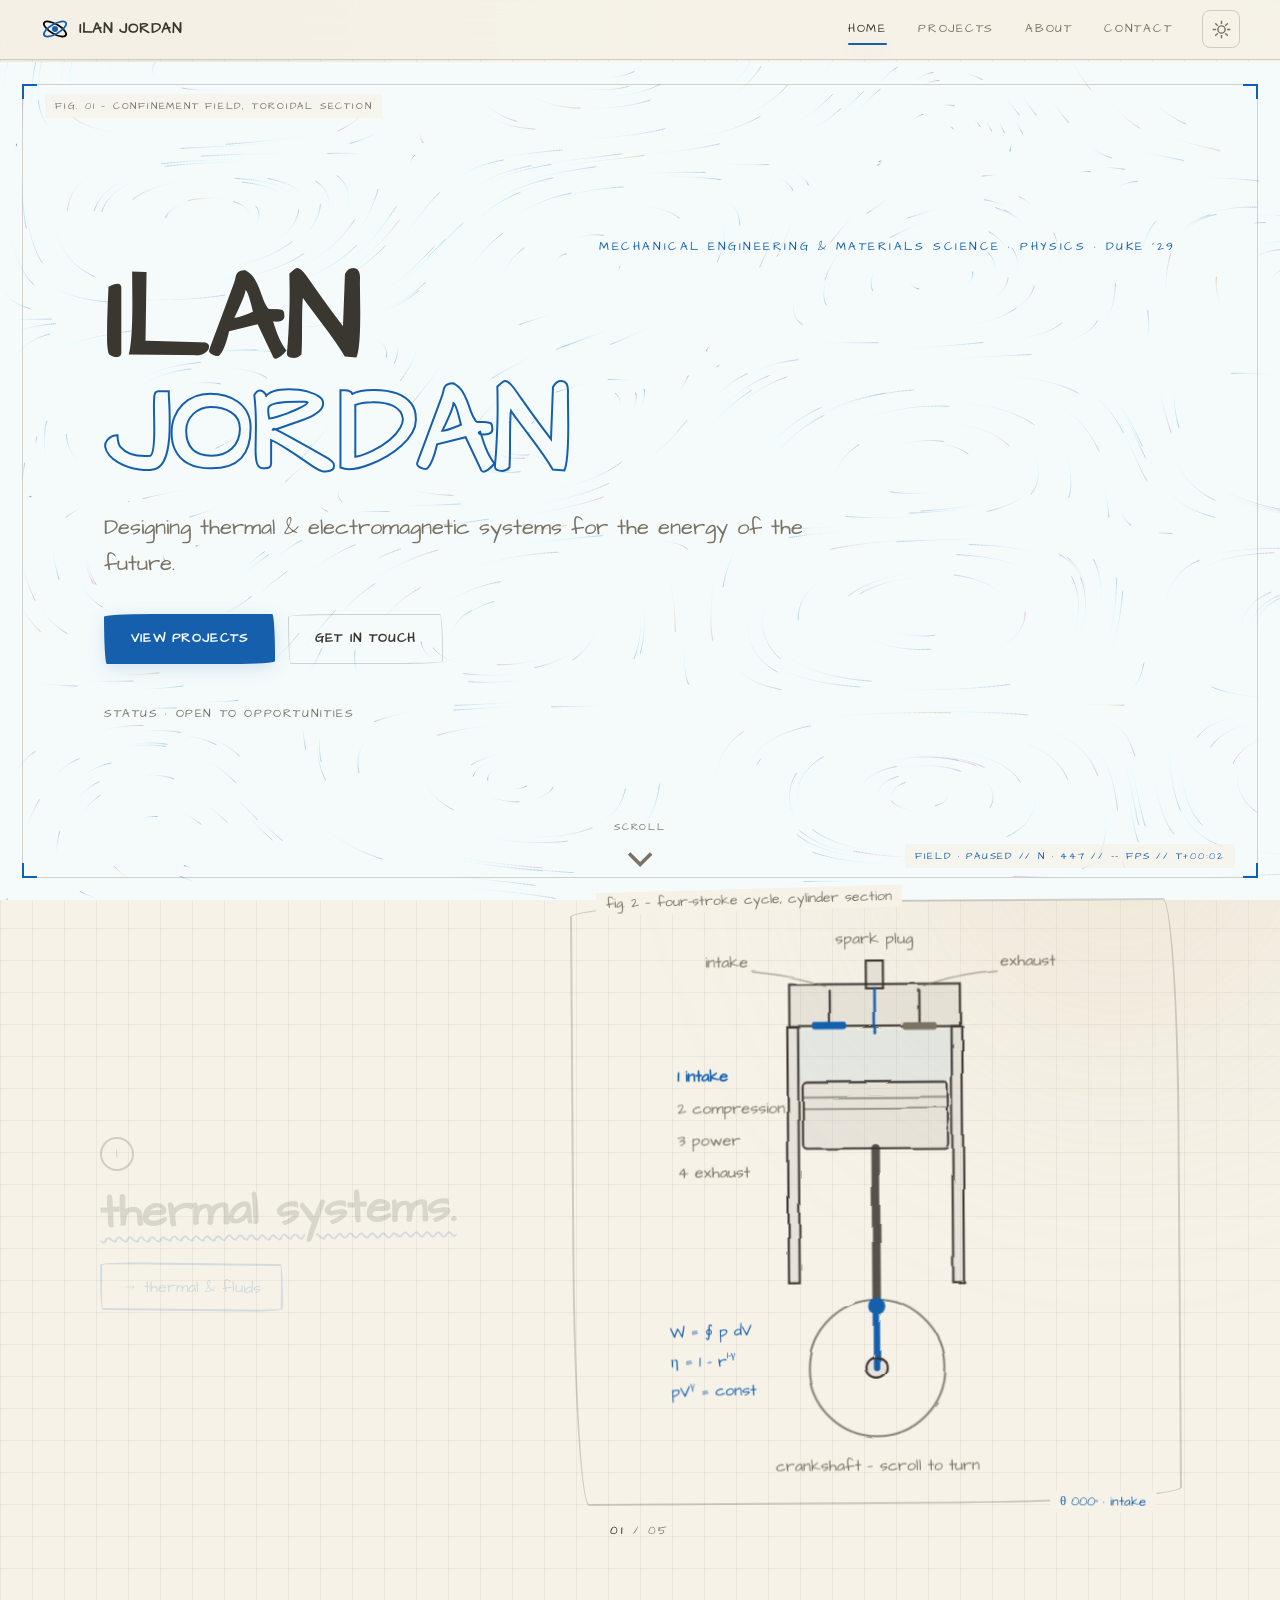
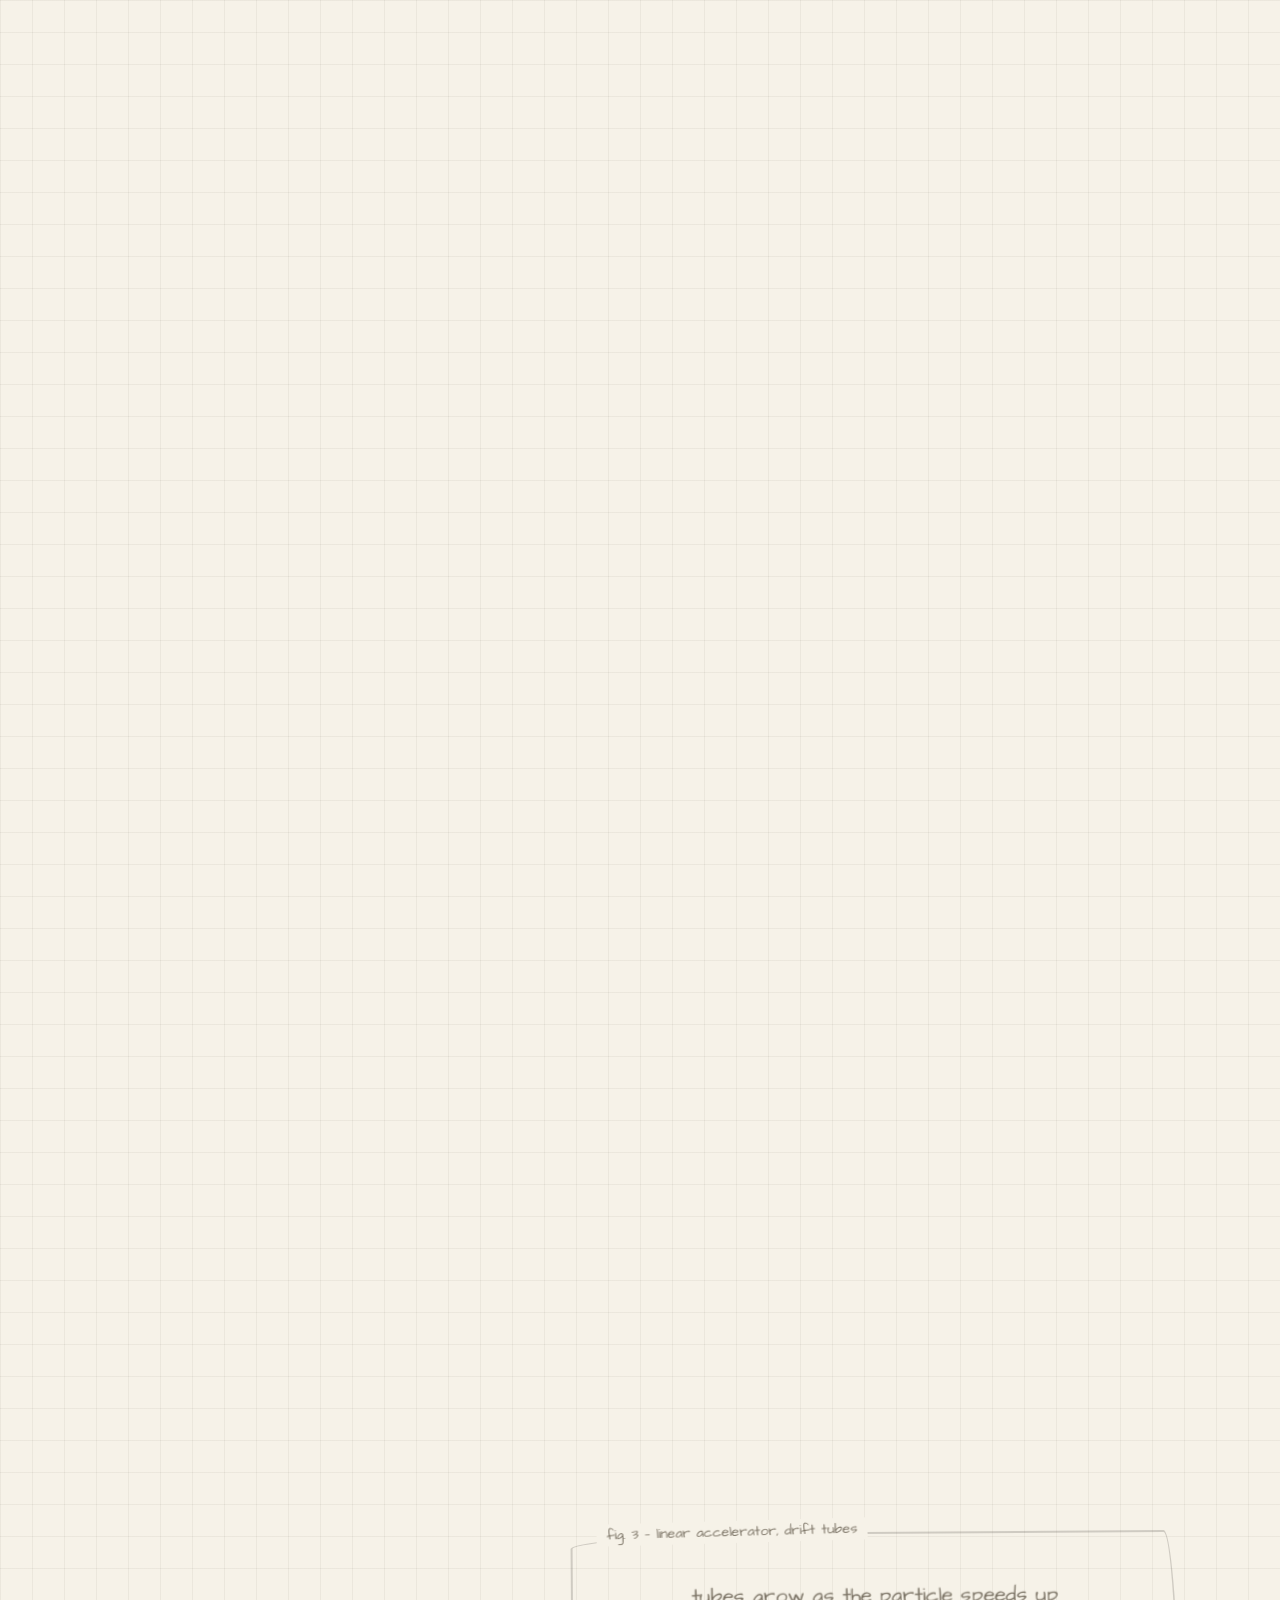
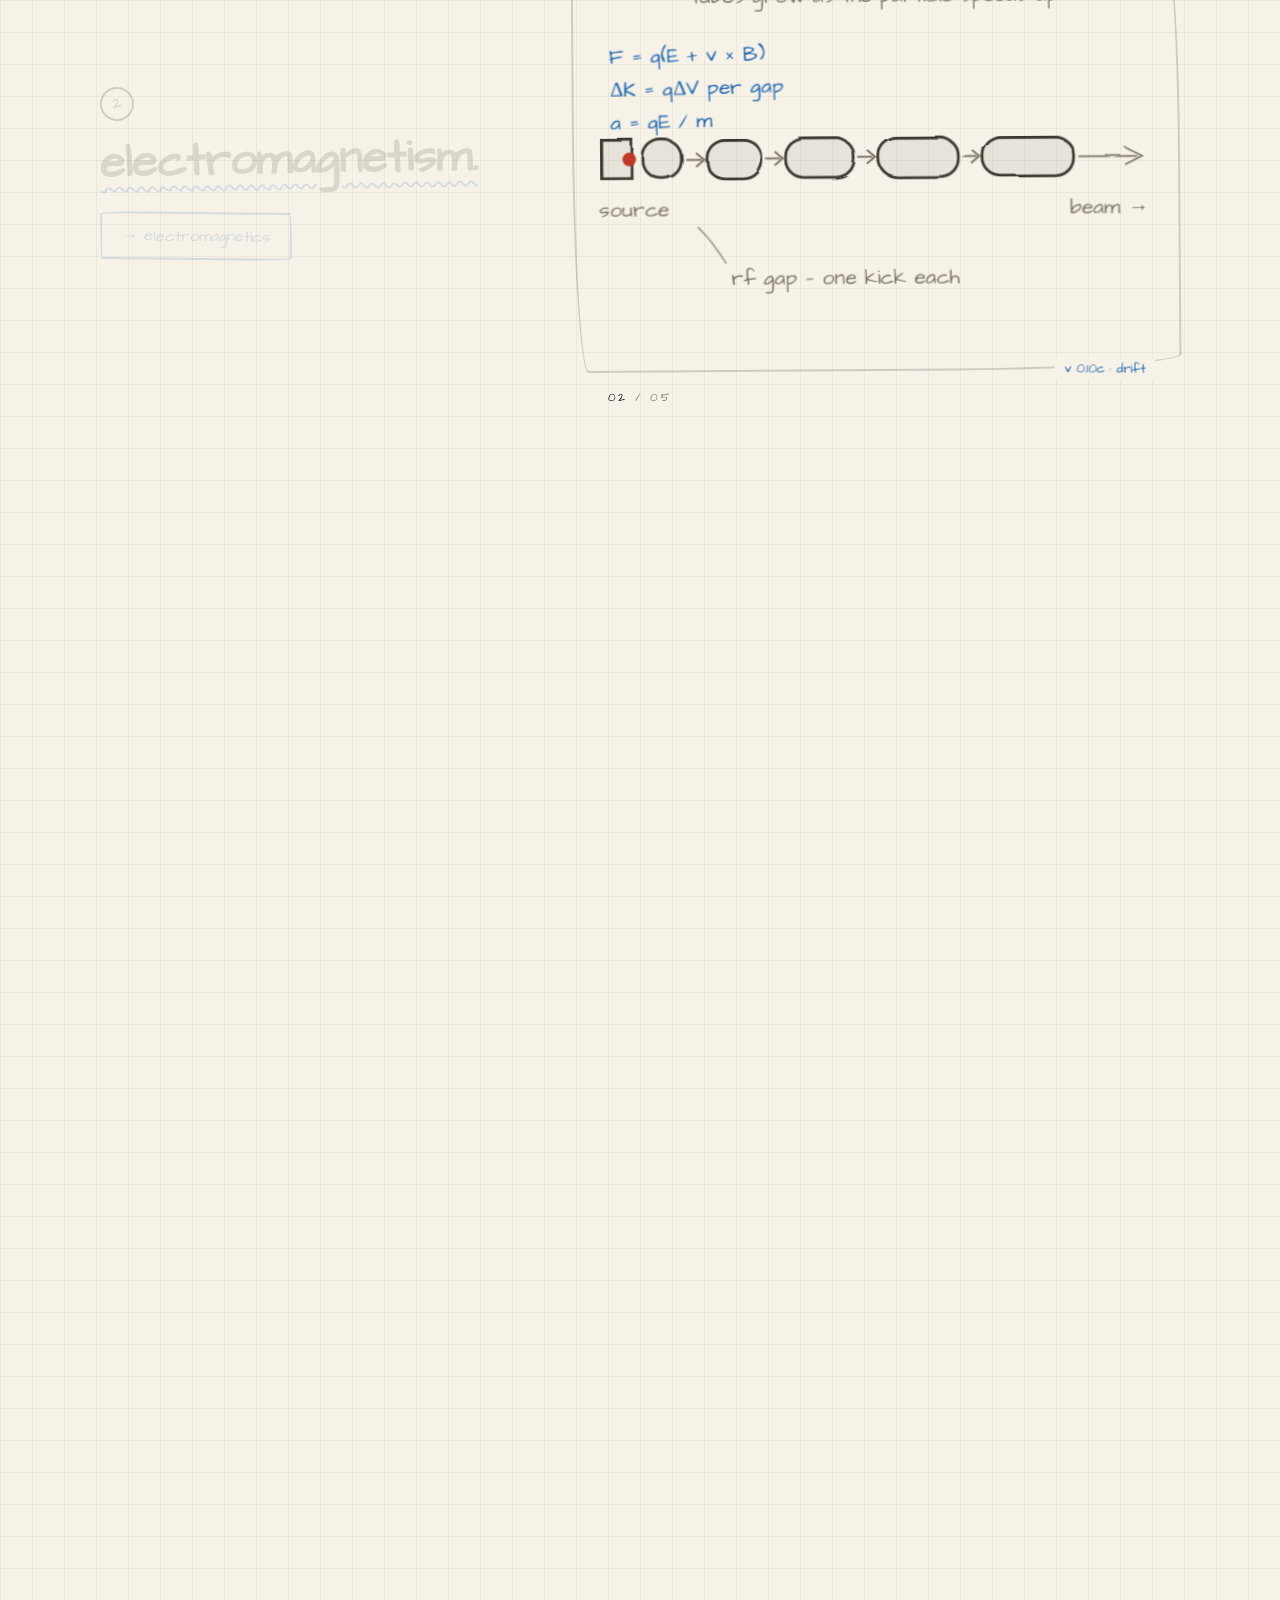
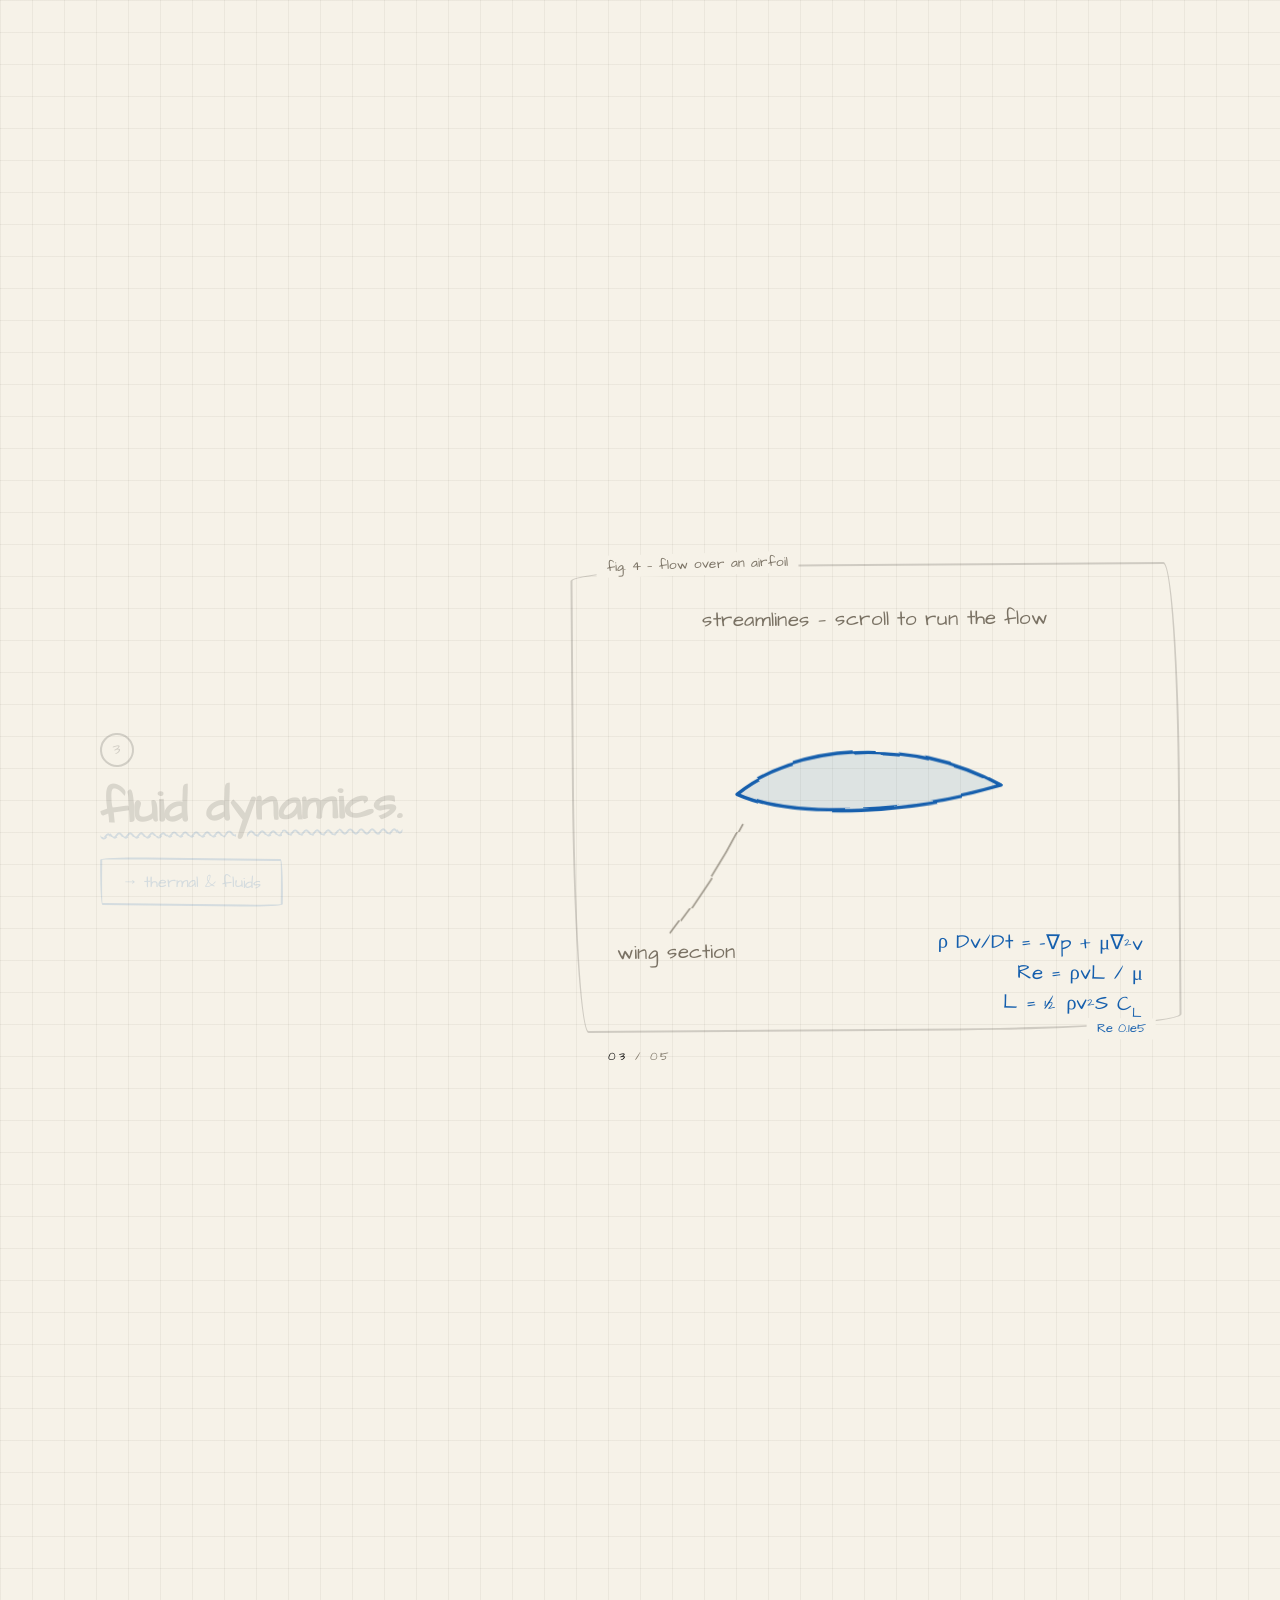
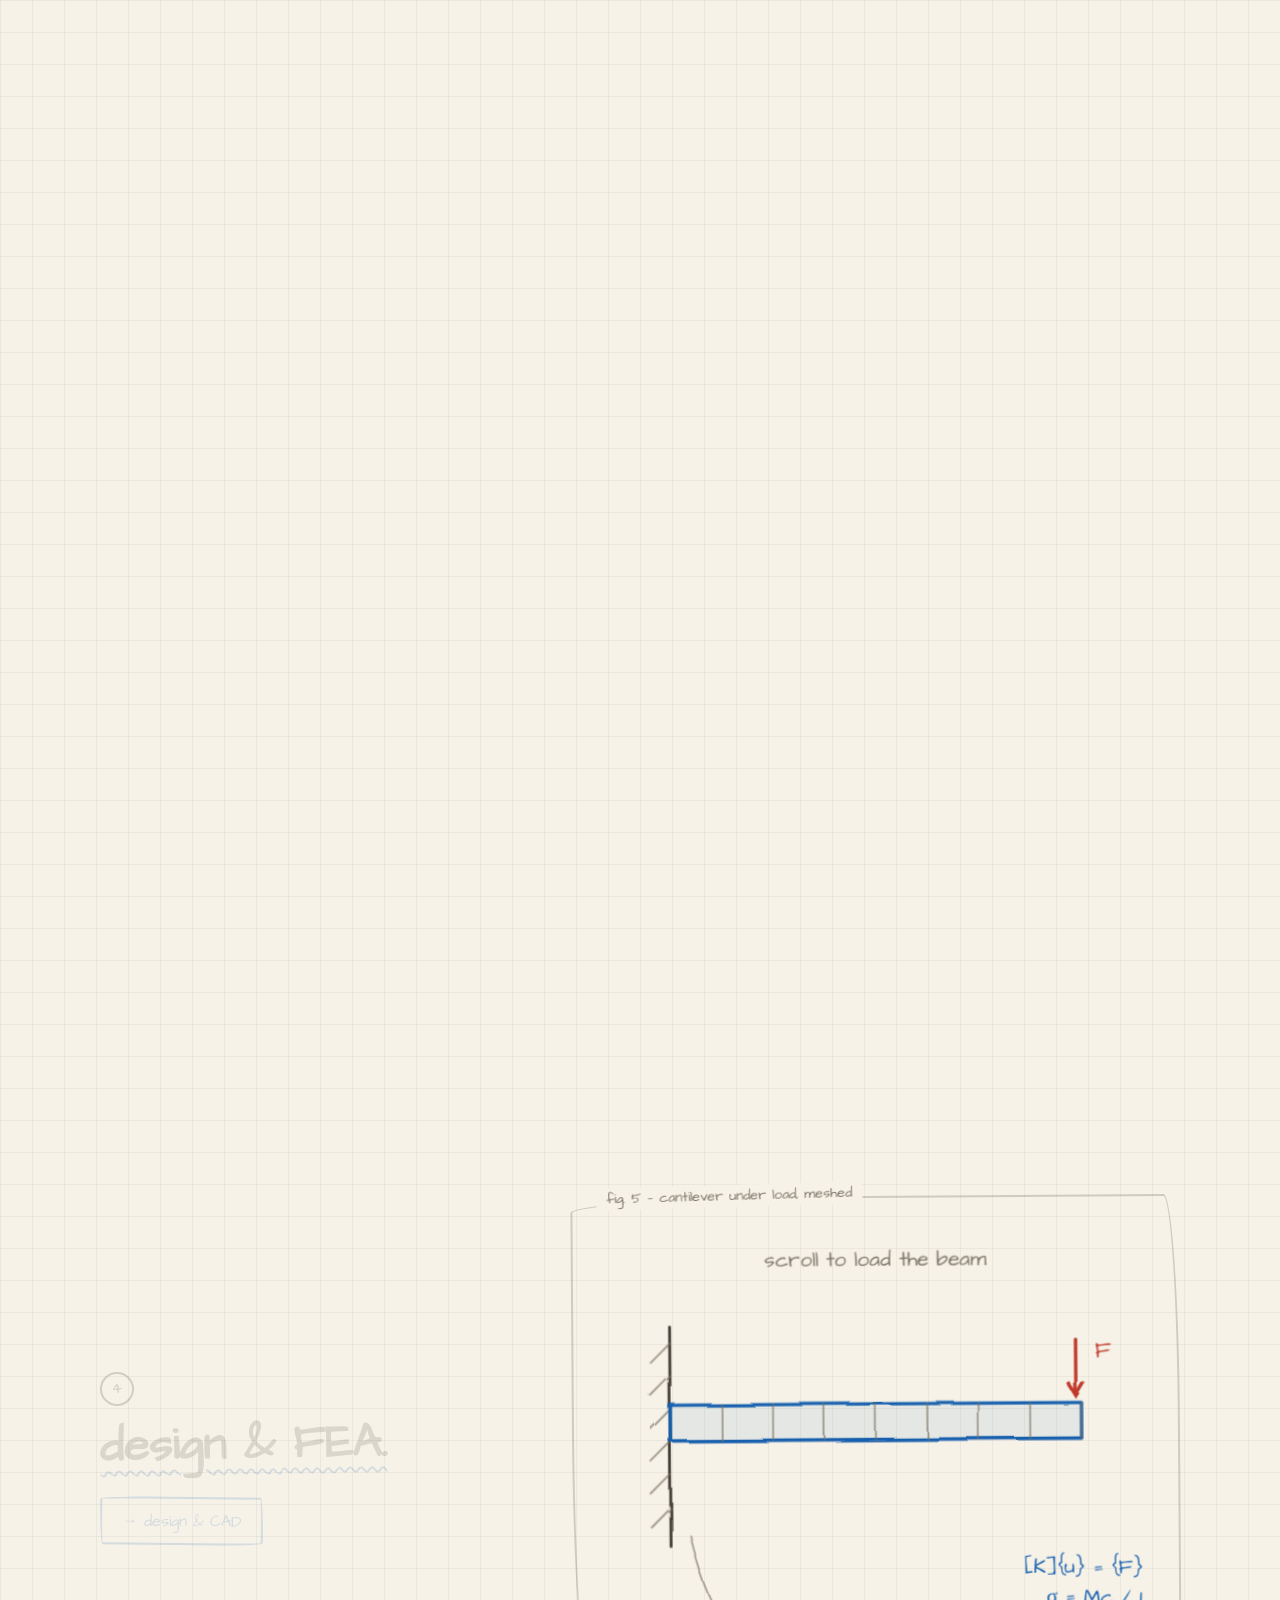
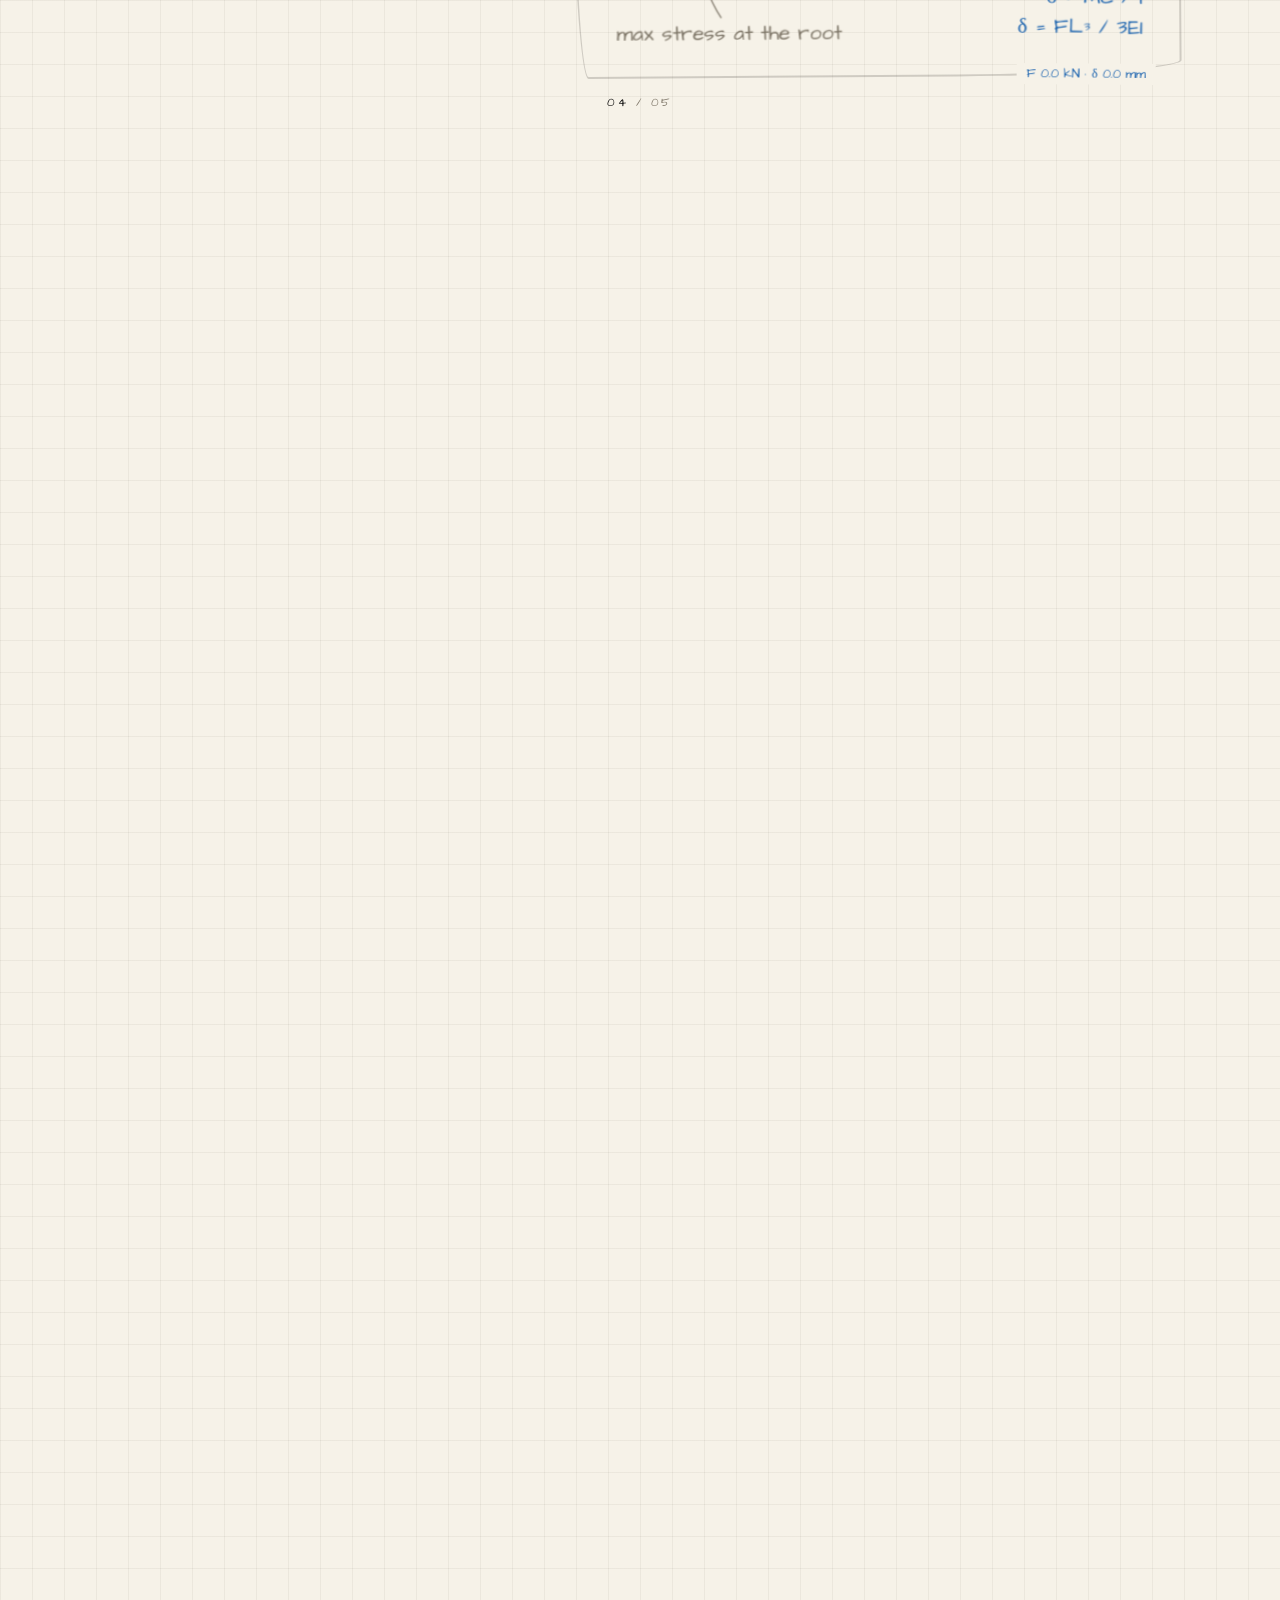
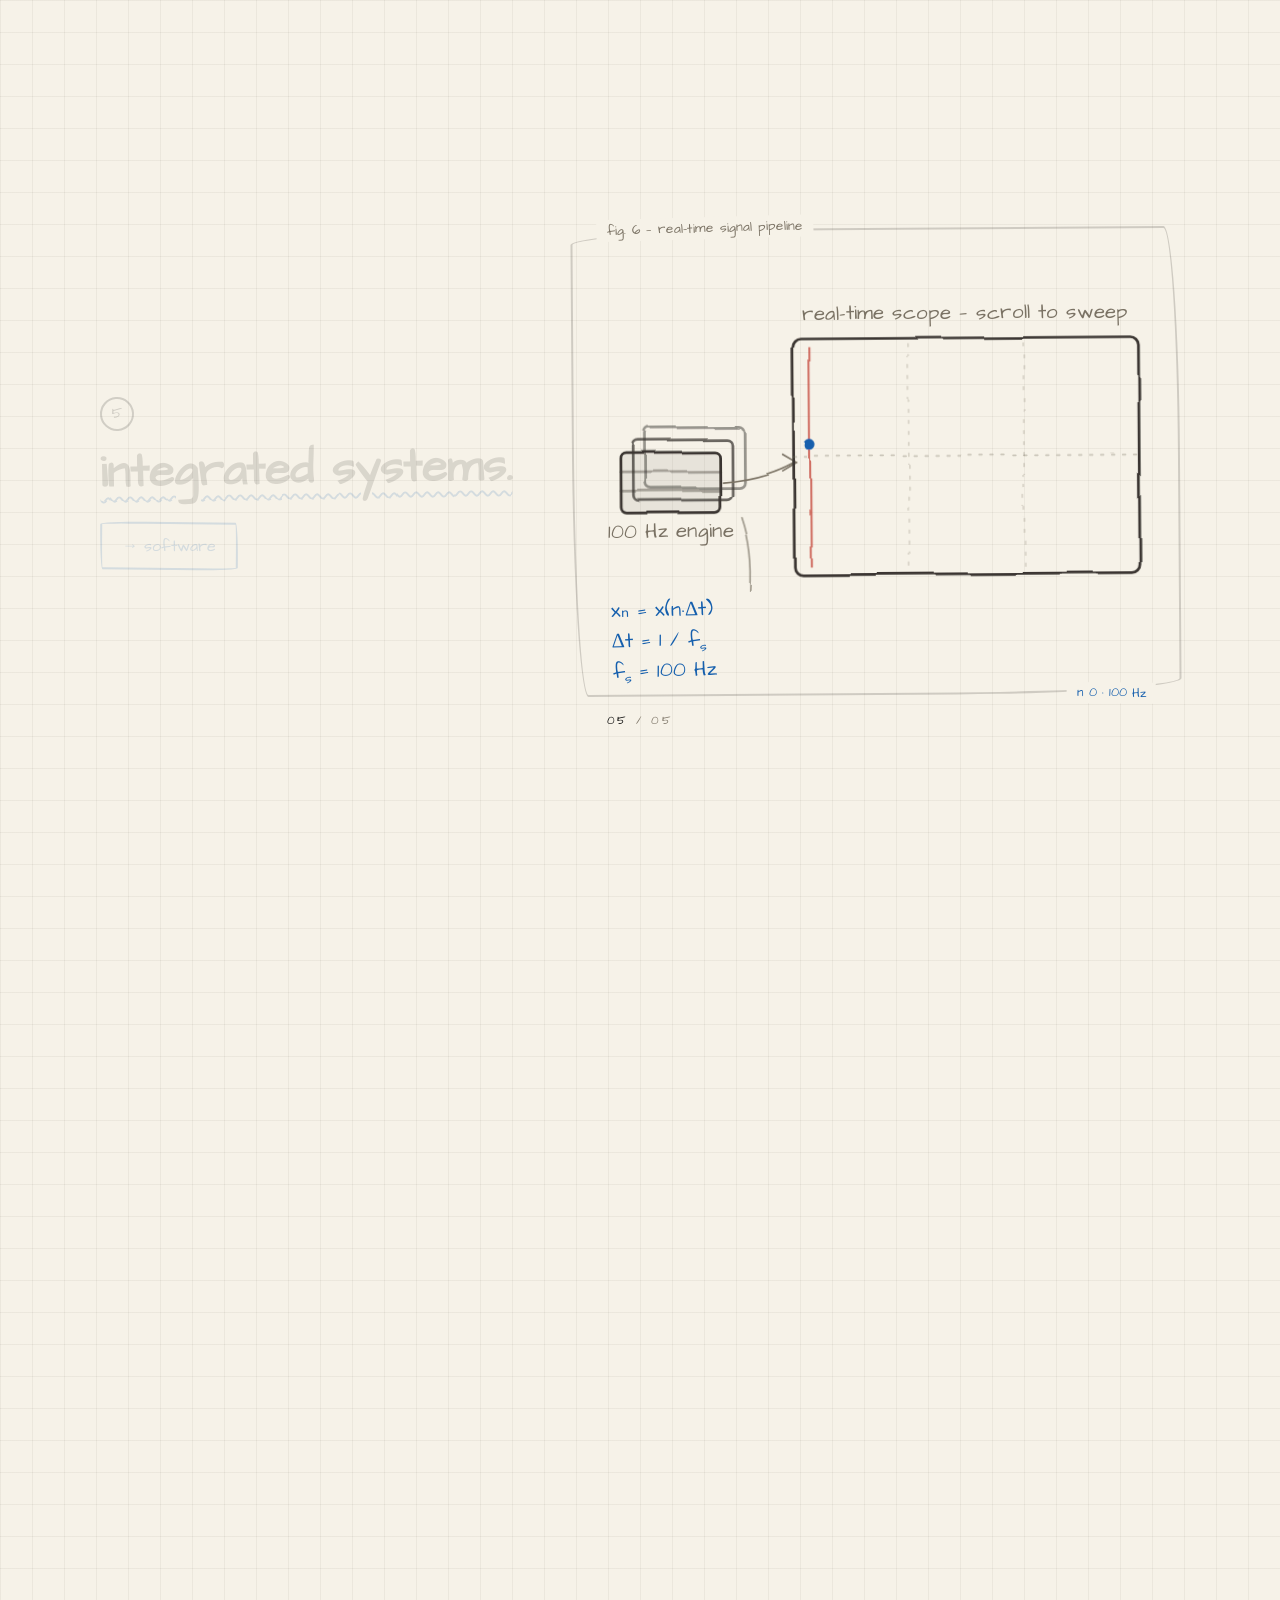
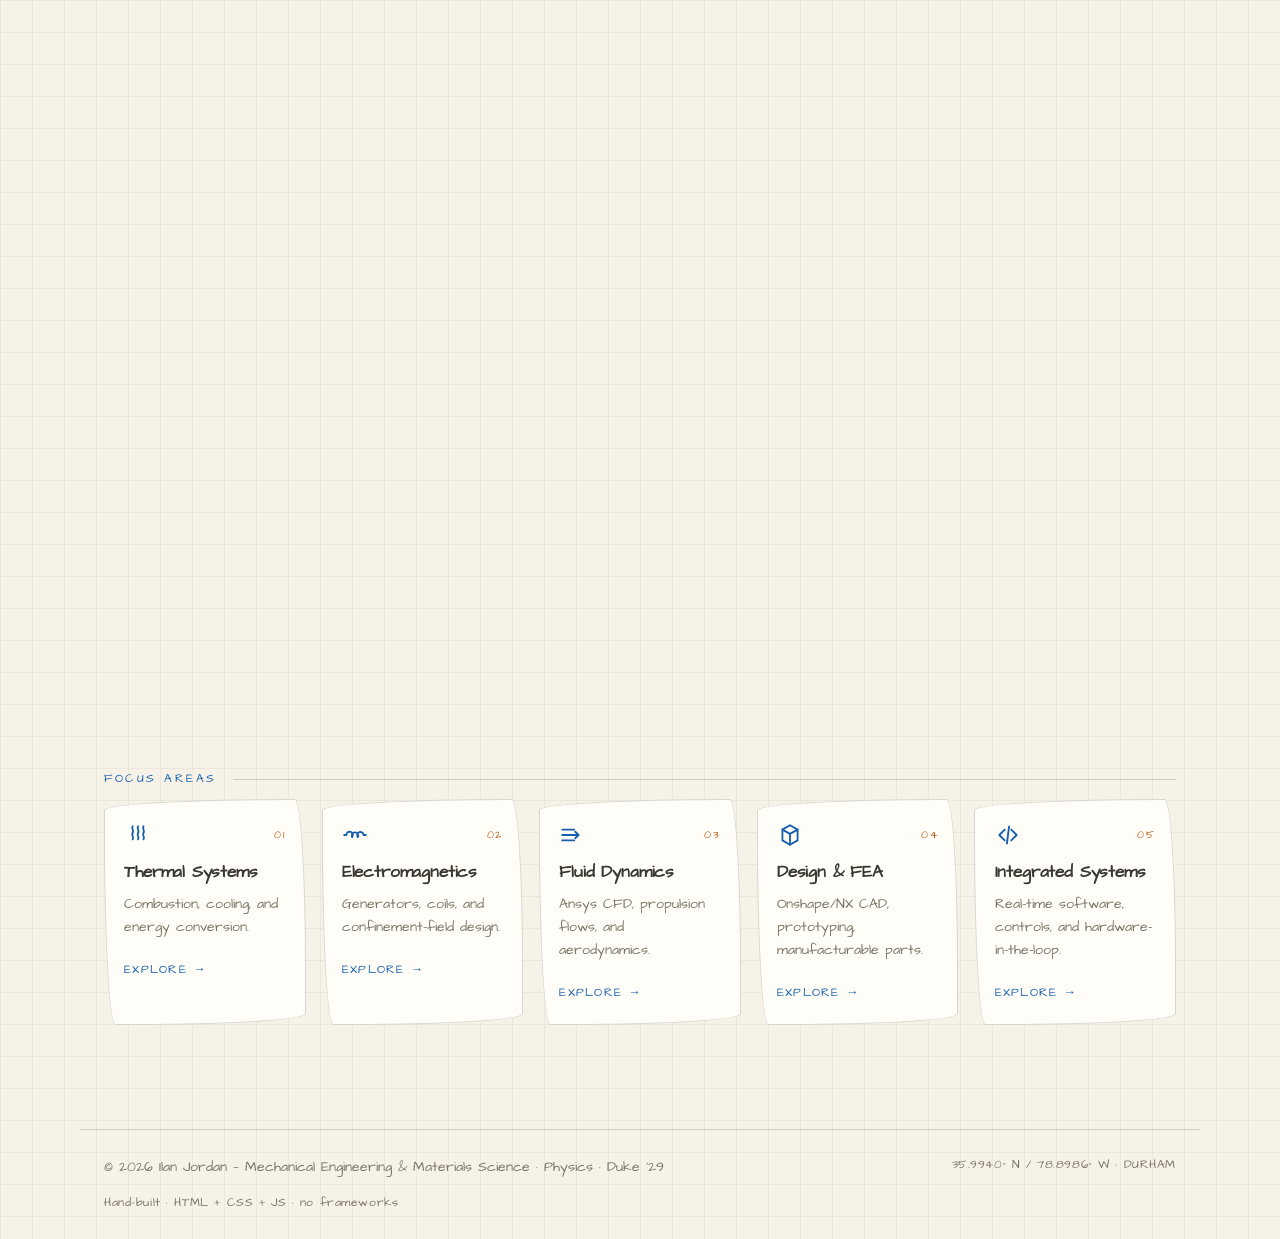
==== commit 82bbee76: "Home: clearer scroll cues and plainer hero text - Hero arrow is bigger and labelled "scroll" - Each " ====
--- a/index.html
+++ b/index.html
@@ -8,7 +8,7 @@
   <link rel="preconnect" href="https://fonts.googleapis.com">
   <link rel="preconnect" href="https://fonts.gstatic.com" crossorigin>
   <link href="https://fonts.googleapis.com/css2?family=Architects+Daughter&amp;display=swap" rel="stylesheet">
-  <link rel="stylesheet" href="css/styles.css?v=20">
+  <link rel="stylesheet" href="css/styles.css?v=23">
   <link rel="icon" href="data:image/svg+xml,&lt;svg xmlns='http://www.w3.org/2000/svg' viewBox='0 0 100 100'&gt;&lt;circle cx='50' cy='50' r='12' fill='%234fd8eb'/&gt;&lt;ellipse cx='50' cy='50' rx='44' ry='18' fill='none' stroke='%23ffd23f' stroke-width='6' transform='rotate(30 50 50)'/&gt;&lt;ellipse cx='50' cy='50' rx='44' ry='18' fill='none' stroke='%234fd8eb' stroke-width='6' transform='rotate(-30 50 50)'/&gt;&lt;/svg&gt;">
 </head>
 <body>
@@ -54,7 +54,7 @@
           <span class="hf-label hf-tele" id="hero-telemetry">FIELD · INIT</span>
         </div>
         <div class="hero-inner">
-          <p class="eyebrow" id="hero-eyebrow">MechE &amp; Materials Science · Physics · Duke ’29</p>
+          <p class="eyebrow" id="hero-eyebrow">Mechanical Engineering &amp; Materials Science · Physics · Duke ’29</p>
           <h1 class="hero-title" id="hero-title">Ilan Jordan</h1>
           <p class="hero-tagline" id="hero-tagline">Designing thermal &amp; electromagnetic systems for the energy of the future.</p>
           <div class="hero-ctas">
@@ -64,6 +64,7 @@
           <p class="hero-specs" id="hero-specs"></p>
         </div>
         <a class="scroll-hint" href="#focus" aria-label="Scroll to focus areas">
+          <span>scroll</span>
           <svg viewBox="0 0 24 24" aria-hidden="true"><path d="M6 9l6 6 6-6"/></svg>
         </a>
       </div>
@@ -138,6 +139,7 @@
               </svg>
             </figure>
           </div>
+          <p class="track-count" aria-hidden="true"><span>01</span> / 05</p>
         </div>
       </section>
 
@@ -179,6 +181,7 @@
               </svg>
             </figure>
           </div>
+          <p class="track-count" aria-hidden="true"><span>02</span> / 05</p>
         </div>
       </section>
 
@@ -215,6 +218,7 @@
               </svg>
             </figure>
           </div>
+          <p class="track-count" aria-hidden="true"><span>03</span> / 05</p>
         </div>
       </section>
 
@@ -255,6 +259,7 @@
               </svg>
             </figure>
           </div>
+          <p class="track-count" aria-hidden="true"><span>04</span> / 05</p>
         </div>
       </section>
 
@@ -301,6 +306,7 @@
               </svg>
             </figure>
           </div>
+          <p class="track-count" aria-hidden="true"><span>05</span> / 05</p>
         </div>
       </section>
 
@@ -379,10 +385,10 @@
 
   <noscript><p style="padding:2rem;text-align:center">This portfolio needs JavaScript enabled to render its content.</p></noscript>
 
-  <script src="js/config.js?v=20"></script>
-  <script src="js/projects.js?v=20"></script>
-  <script src="js/plasma.js?v=20"></script>
-  <script src="js/scenes.js?v=20"></script>
-  <script src="js/main.js?v=20"></script>
+  <script src="js/config.js?v=23"></script>
+  <script src="js/projects.js?v=23"></script>
+  <script src="js/plasma.js?v=23"></script>
+  <script src="js/scenes.js?v=23"></script>
+  <script src="js/main.js?v=23"></script>
 </body>
 </html>
--- a/css/styles.css
+++ b/css/styles.css
@@ -340,10 +340,15 @@
 .scroll-hint {
   position: absolute; left: 50%; bottom: 1.2rem; z-index: 2;
   transform: translateX(-50%);
-  color: var(--ink-2);
+  display: flex; flex-direction: column; align-items: center; gap: .1rem;
+  color: var(--ink-2); text-decoration: none;
   animation: bob 2.4s ease-in-out infinite;
 }
-.scroll-hint svg { width: 26px; height: 26px; fill: none; stroke: currentColor; stroke-width: 2; }
+.scroll-hint span {
+  font-family: var(--font-mono); font-size: .62rem;
+  letter-spacing: .18em; text-transform: uppercase;
+}
+.scroll-hint svg { width: 44px; height: 44px; fill: none; stroke: currentColor; stroke-width: 2; }
 @keyframes bob { 0%,100% { transform: translate(-50%, 0); } 50% { transform: translate(-50%, 7px); } }
 
 /* ═══ Focus tiles ════════════════════════════════ */
@@ -470,7 +475,7 @@
 .tags li {
   font-family: var(--font-mono); font-size: .68rem;
   padding: .15rem .55rem;
-  border: 1px solid var(--line); border-radius: 999px;
+  border: 1px solid var(--line); border-radius: 3px;
   color: var(--ink-2);
 }
 .empty-note { color: var(--ink-2); font-style: italic; }
@@ -732,6 +737,14 @@
   width: min(var(--maxw), calc(100% - 40px)); padding: 0 20px;
   margin: 0 auto;                    /* center the card horizontally */
 }
+/* scene counter under each pinned card — where you are in the story */
+.track-count {
+  margin: 1.1rem 0 0; text-align: center;
+  font-family: var(--font-mono); font-size: .72rem;
+  letter-spacing: .22em; color: var(--ink-2);
+}
+.track-count span { color: var(--accent-2); }
+
 .copy .num {
   display: inline-block; font-size: .95rem; color: var(--accent-2);
   border: 2px solid var(--accent-2); border-radius: 50%;
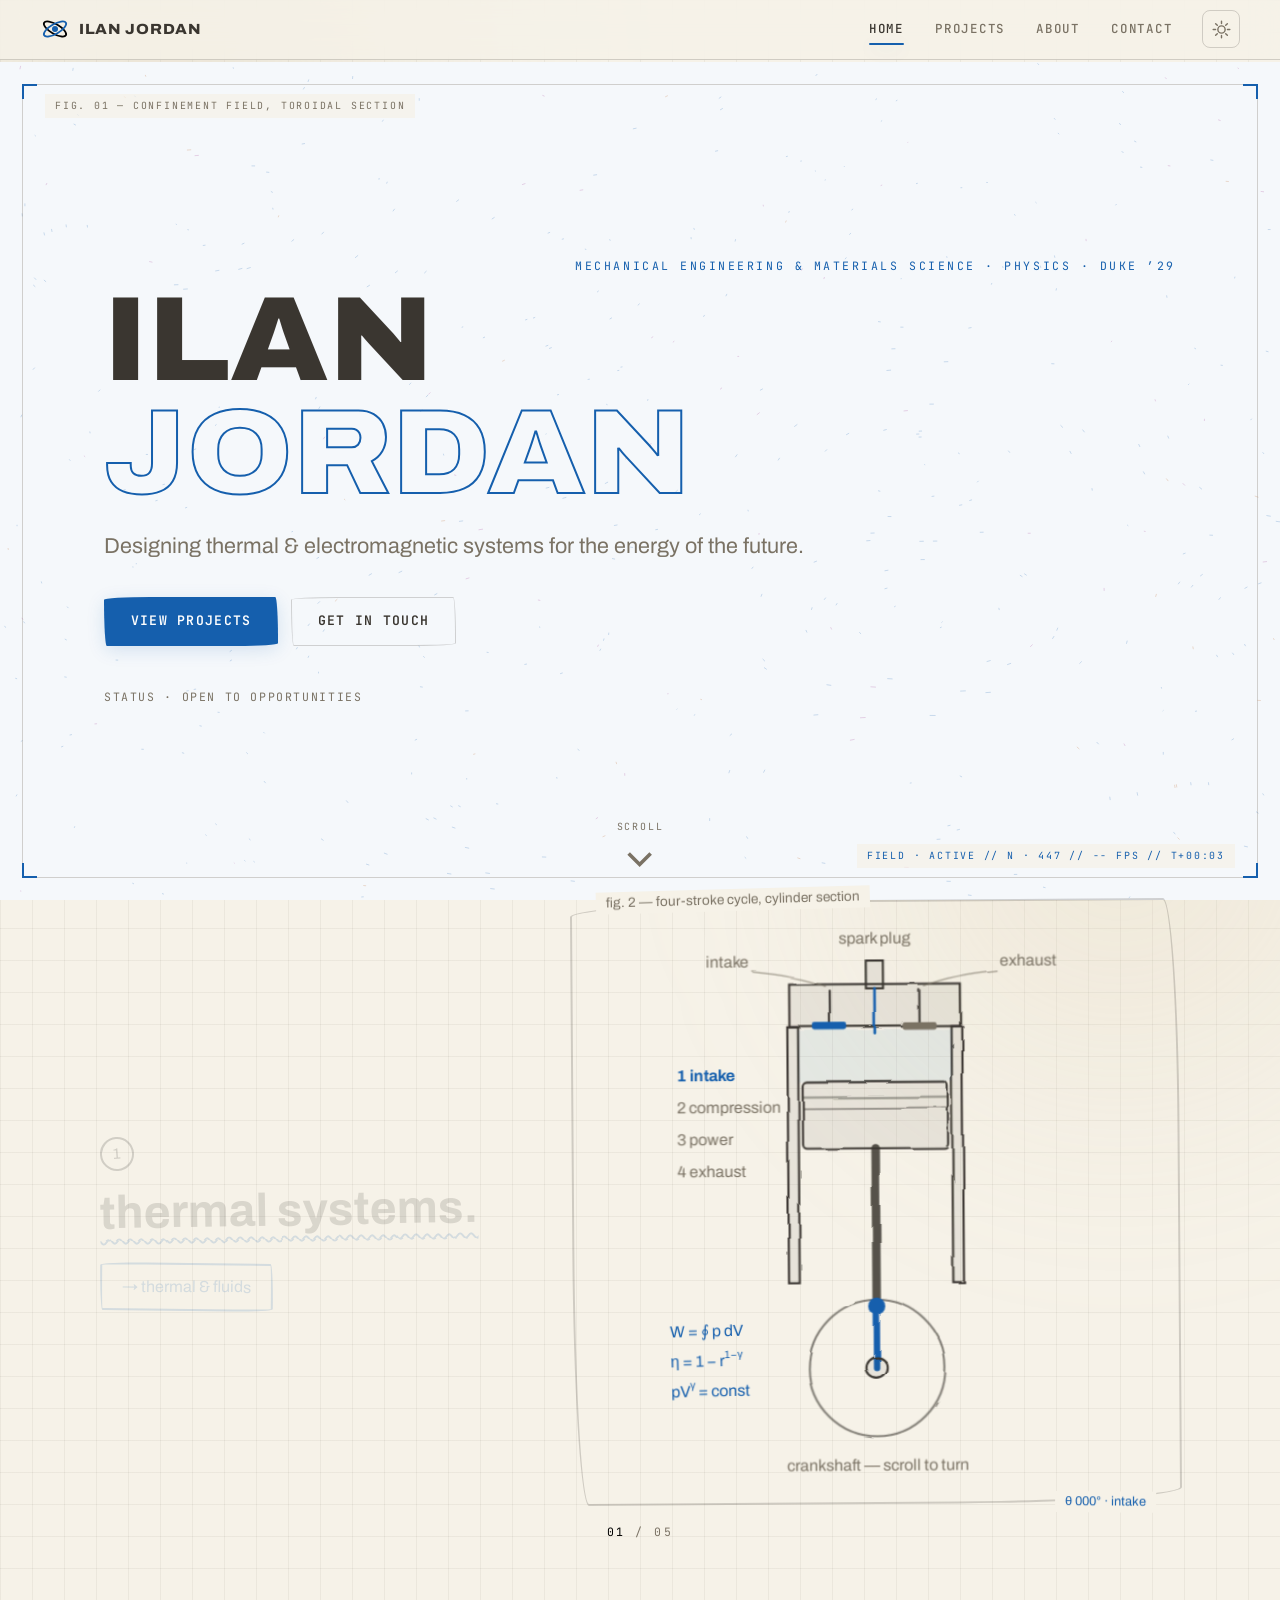
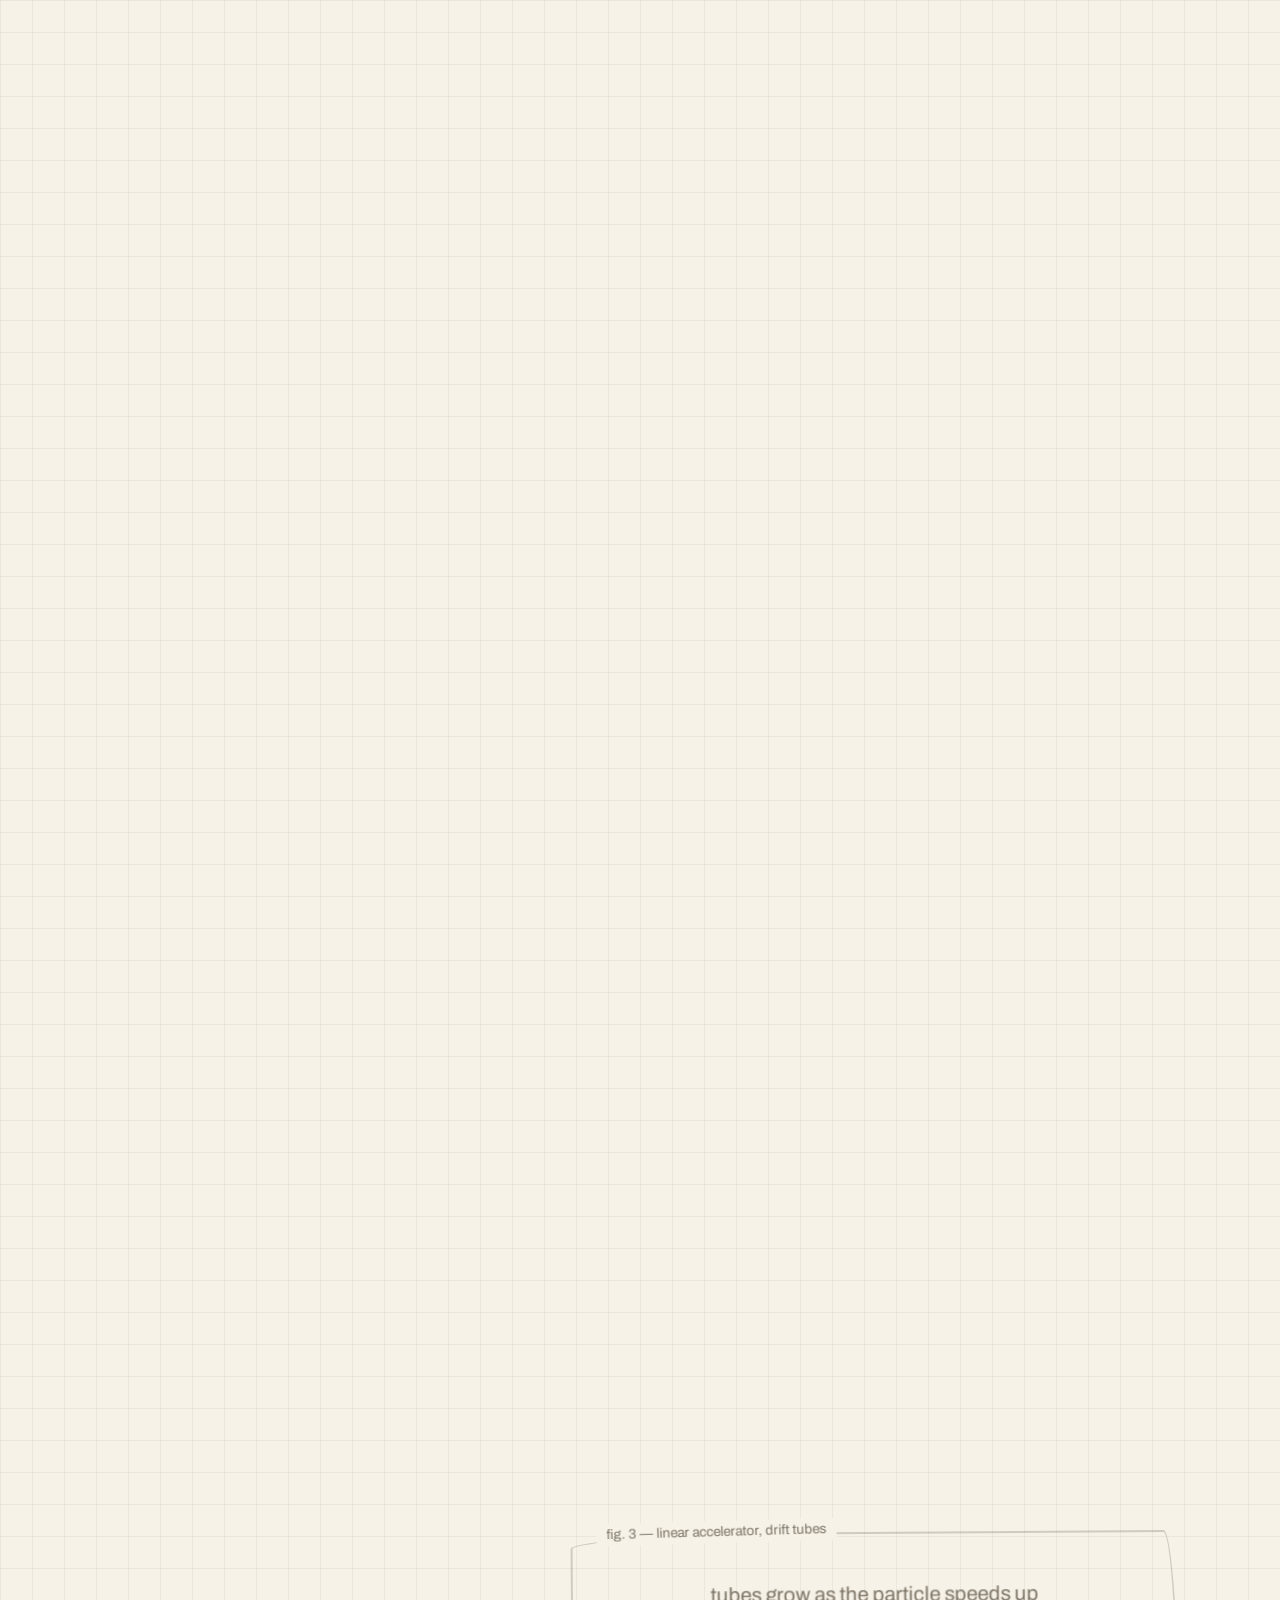
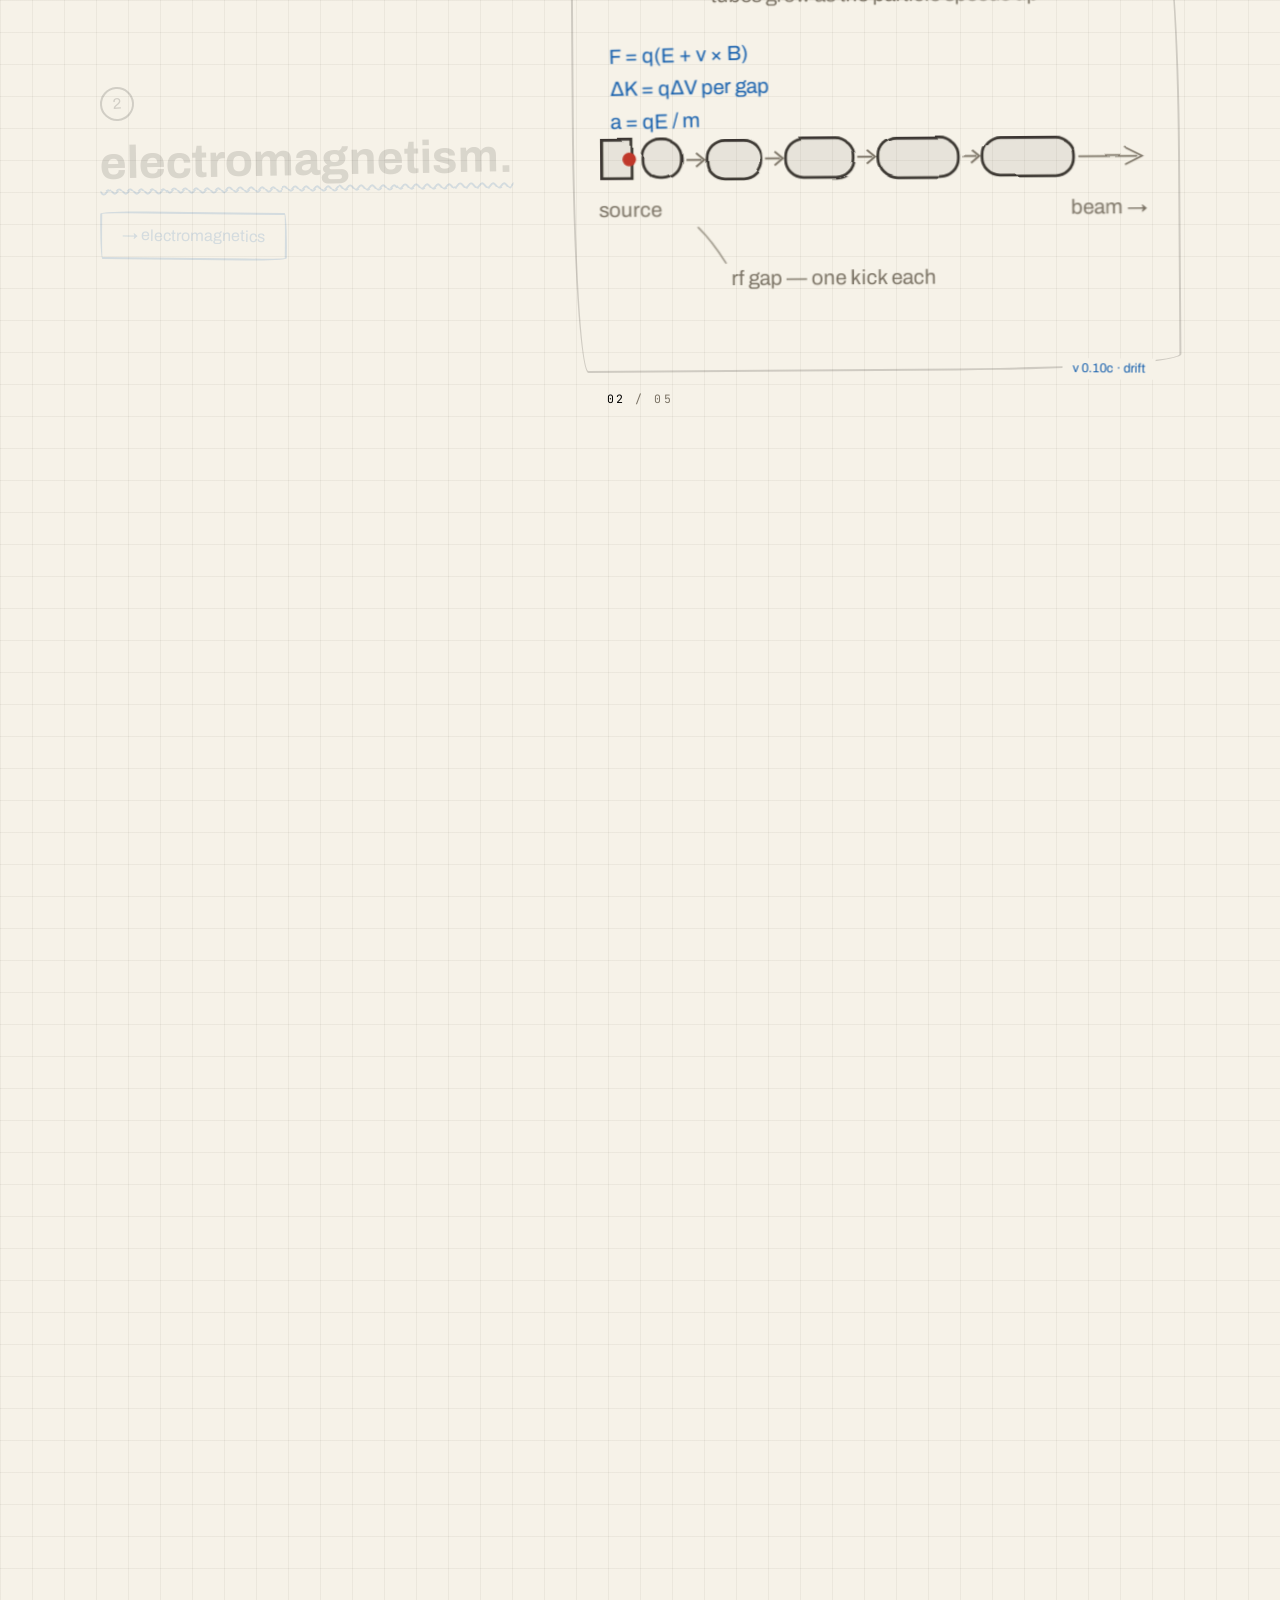
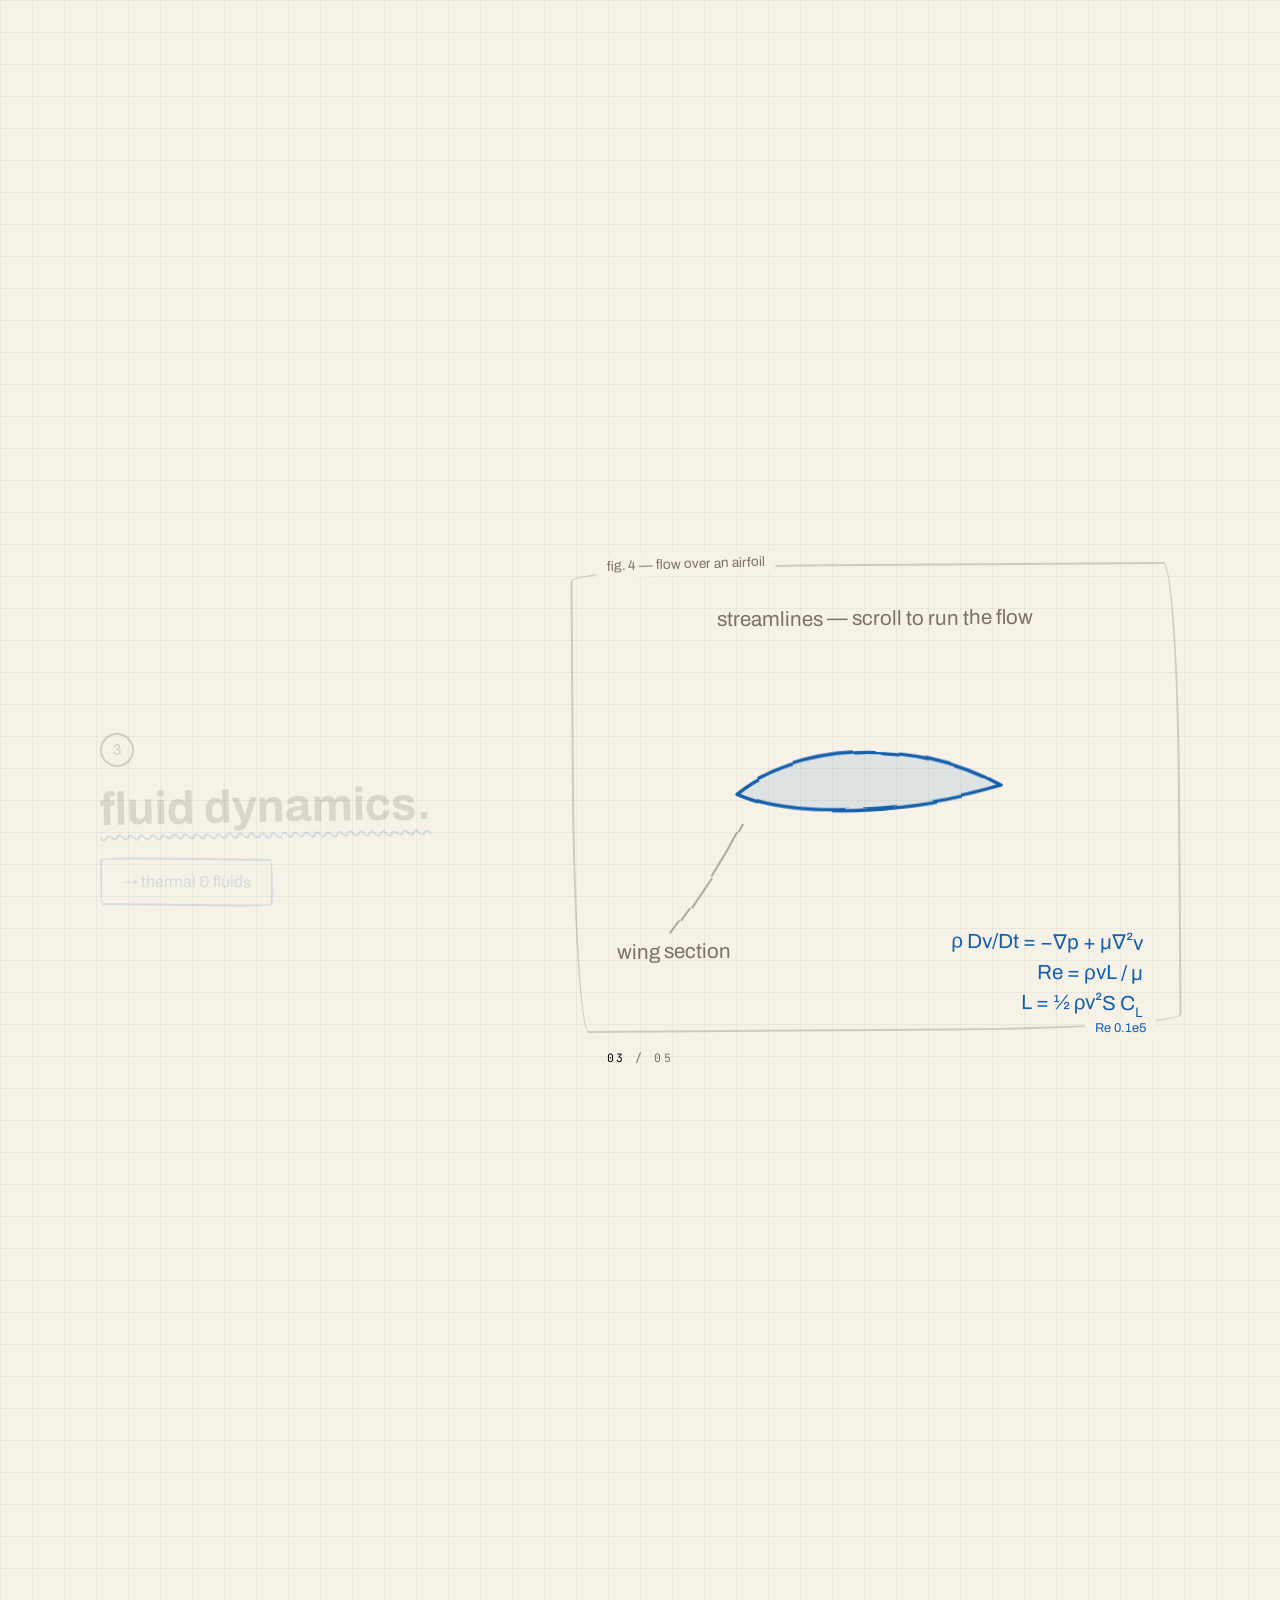
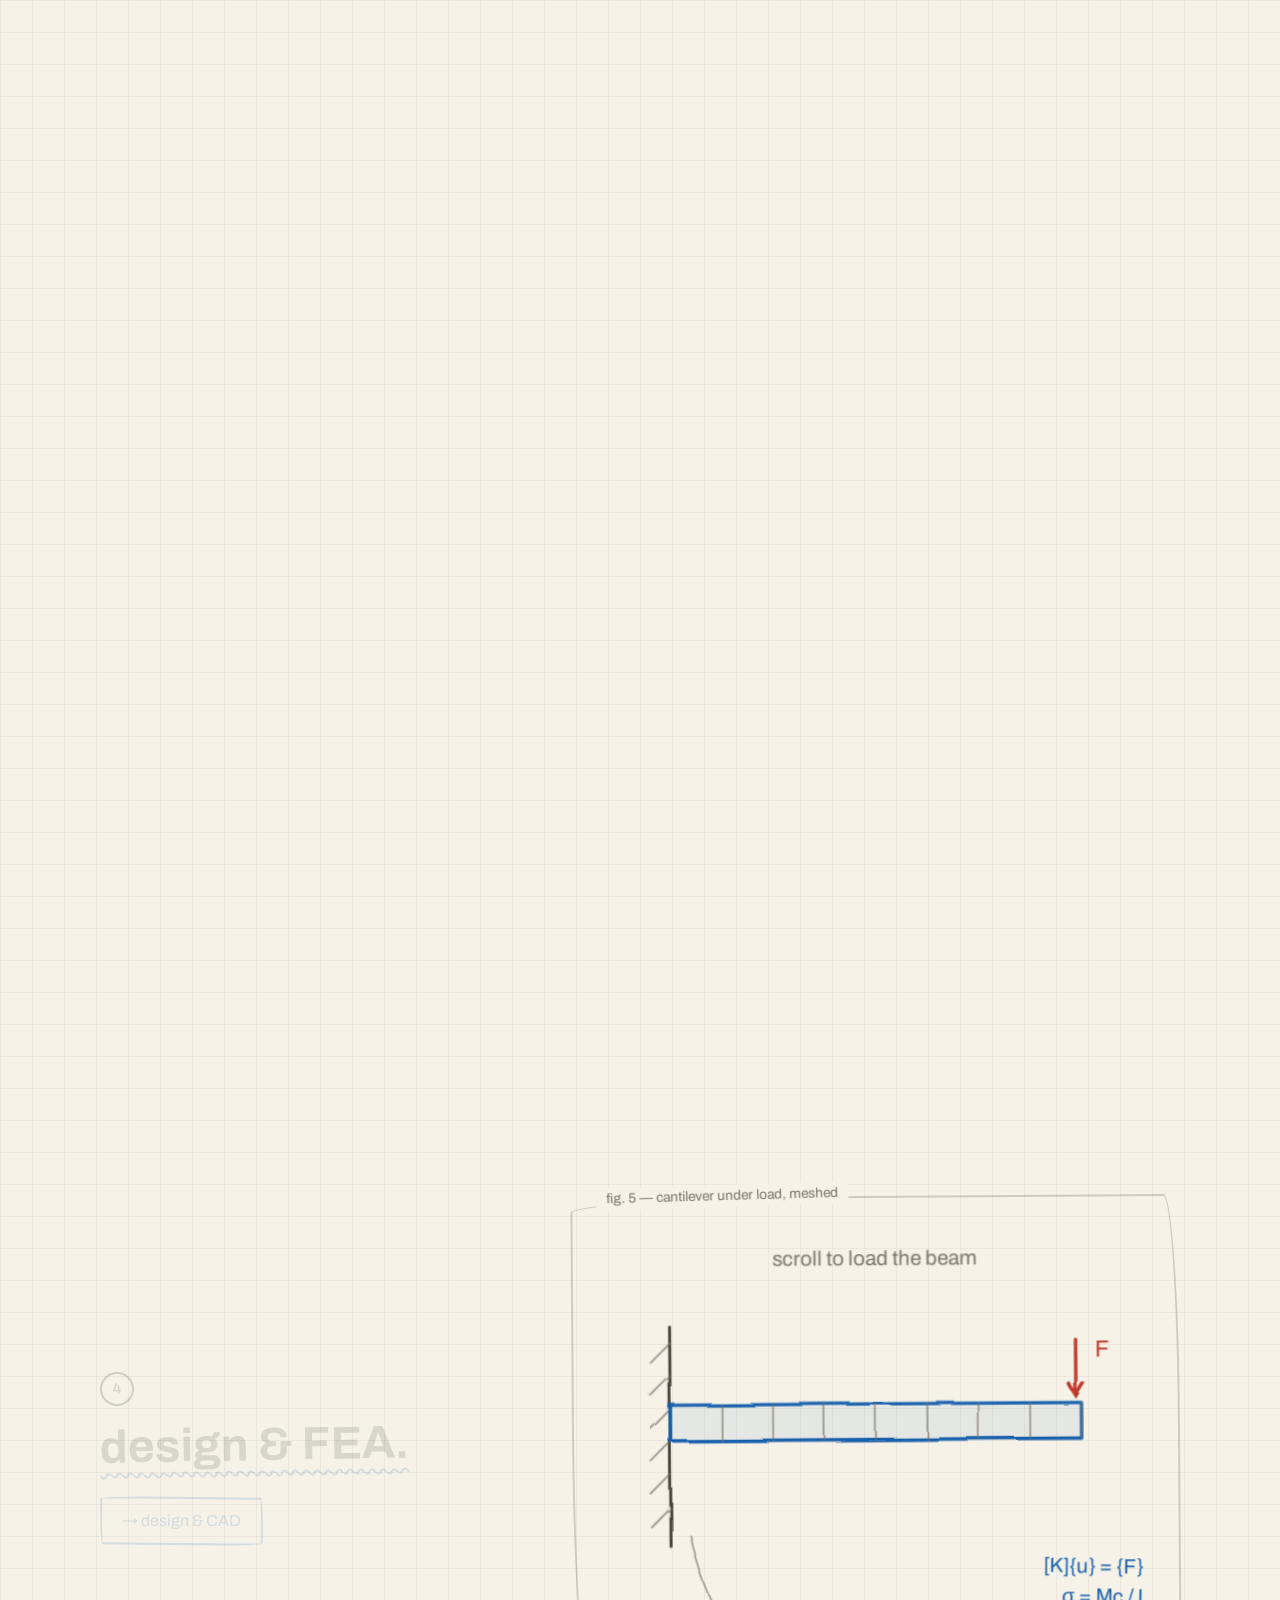
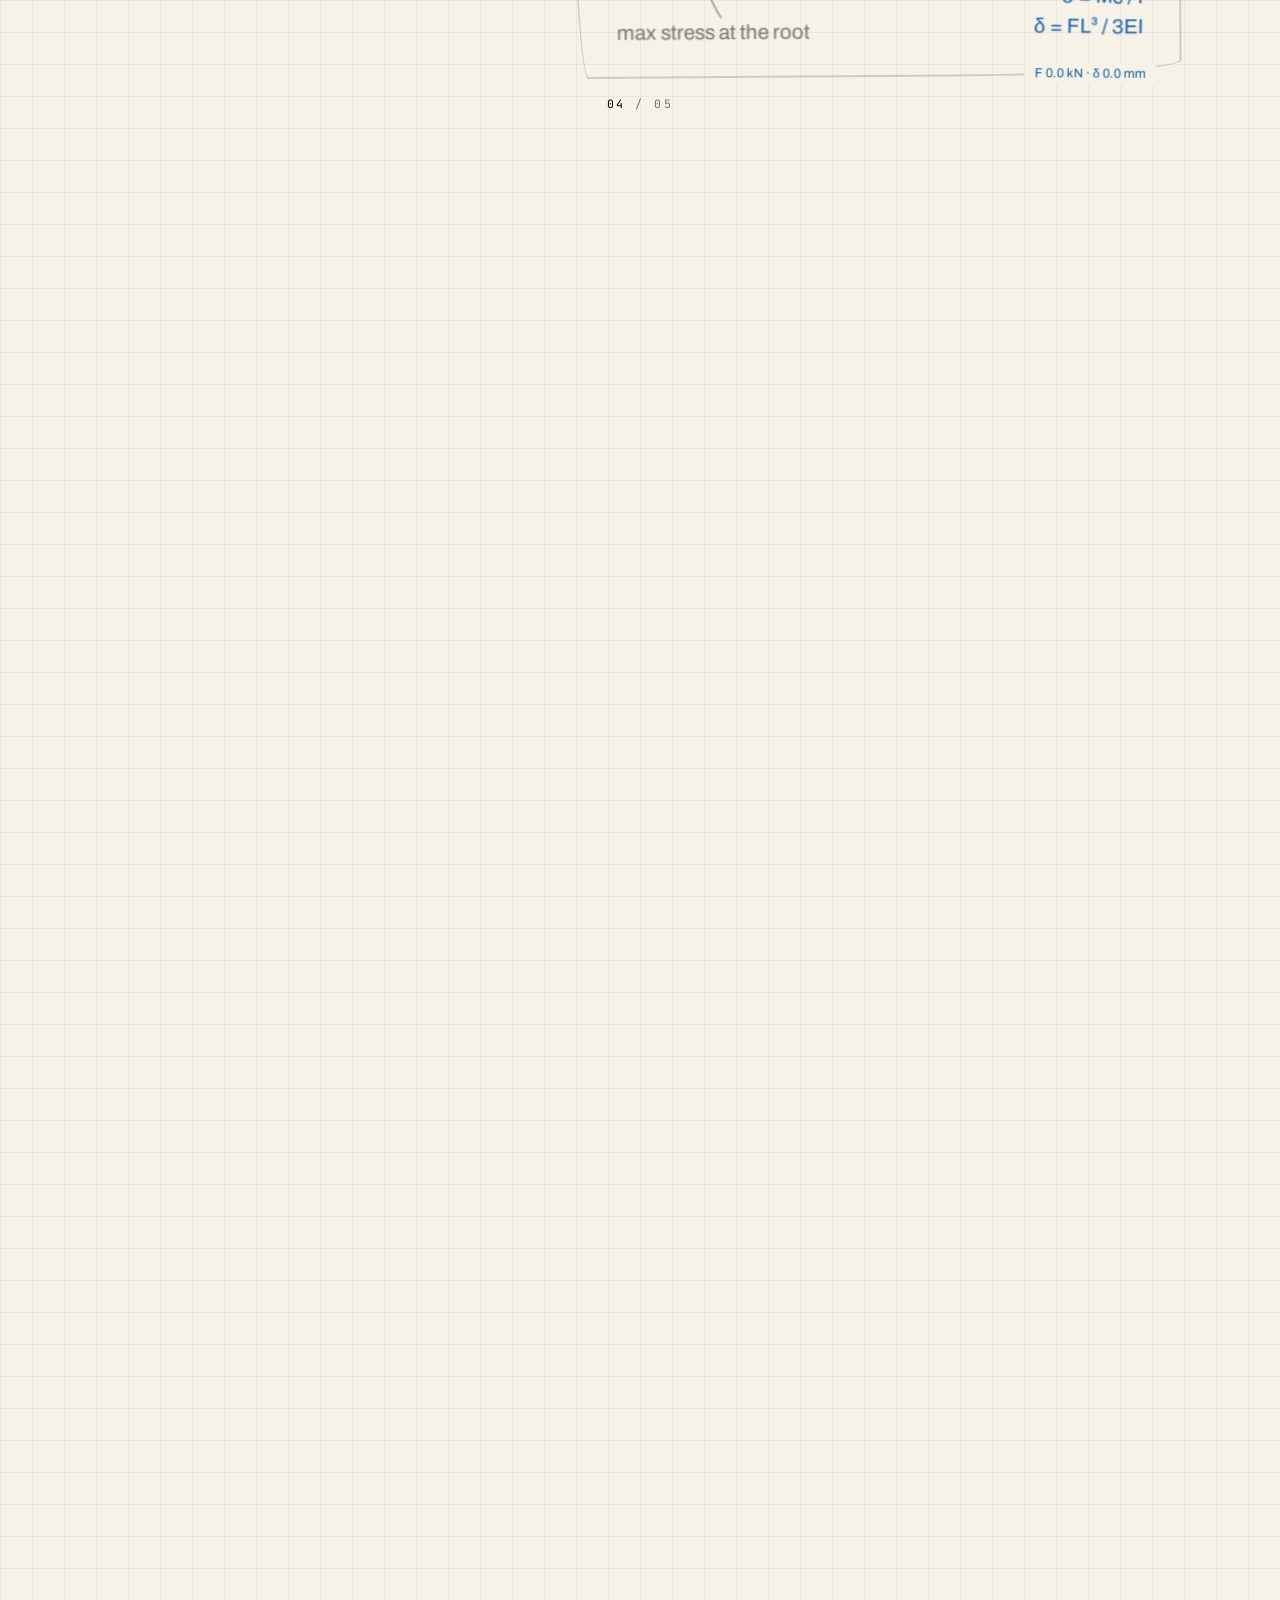
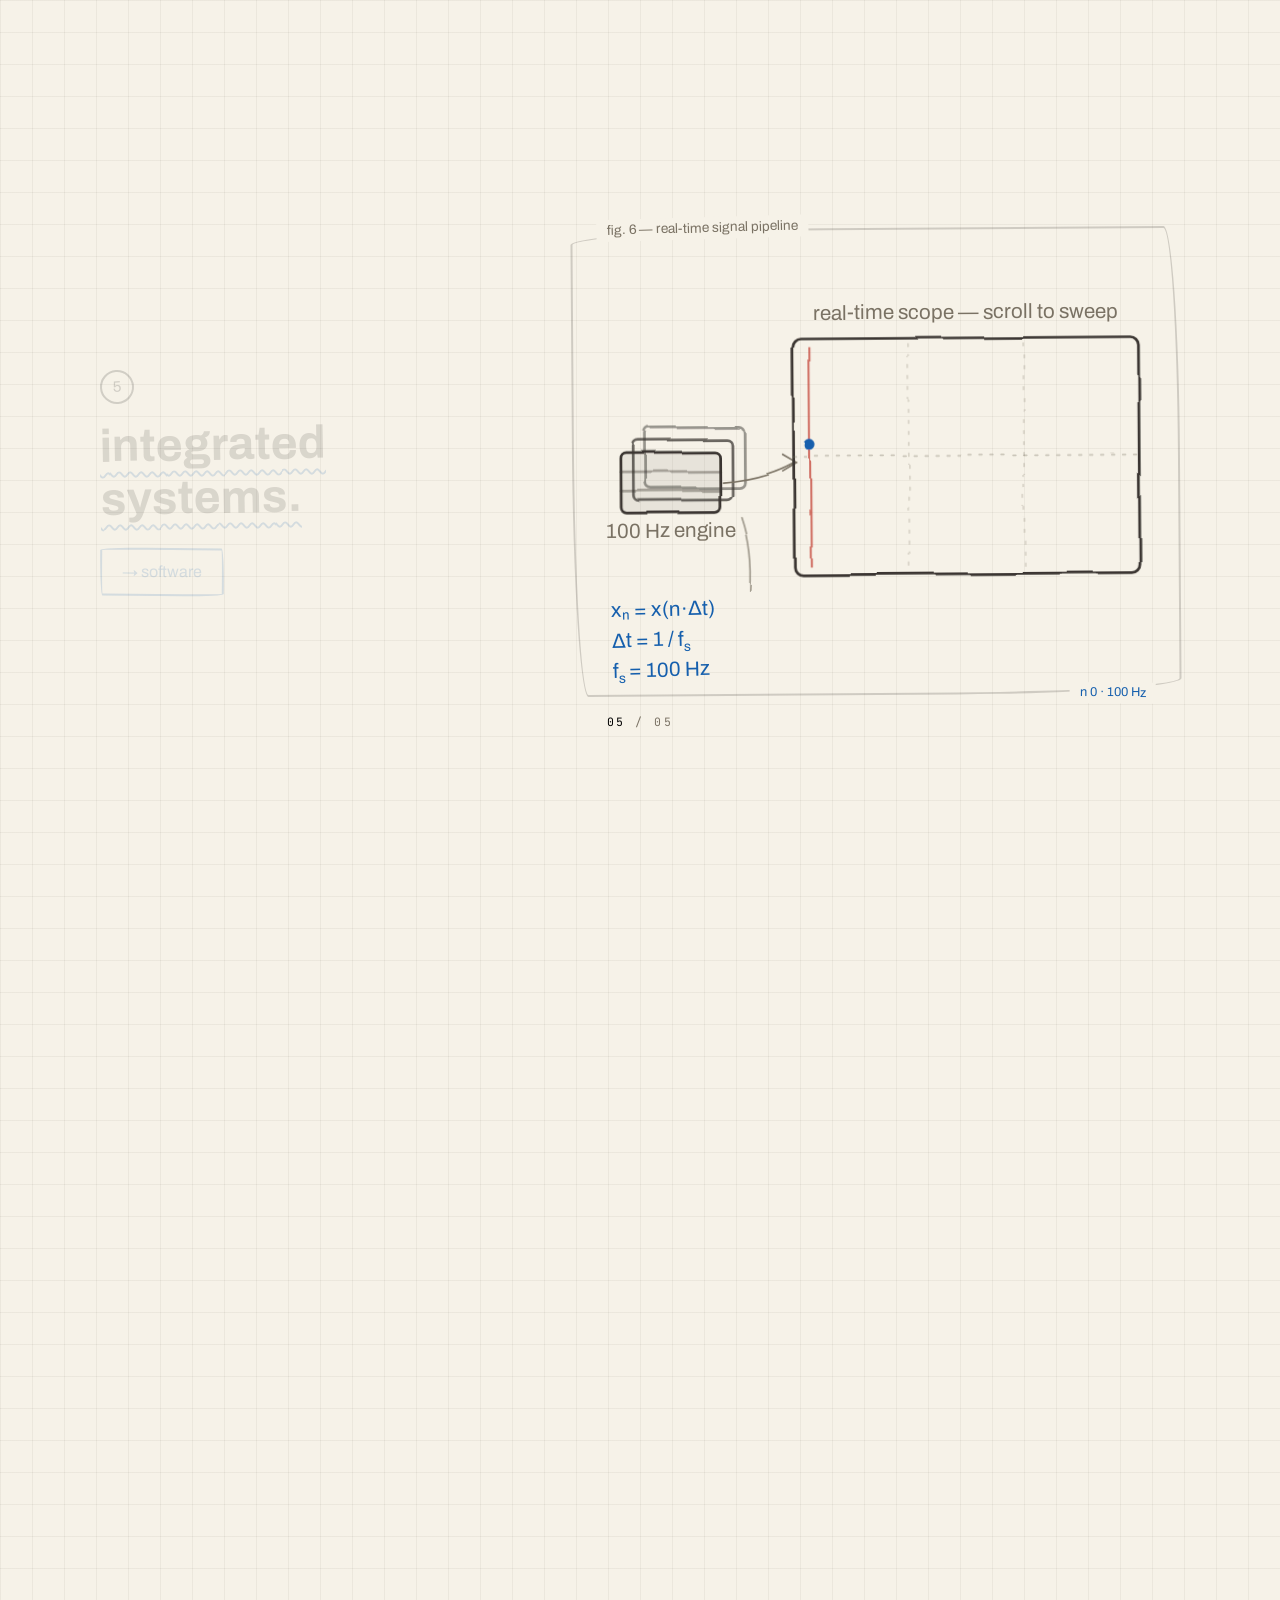
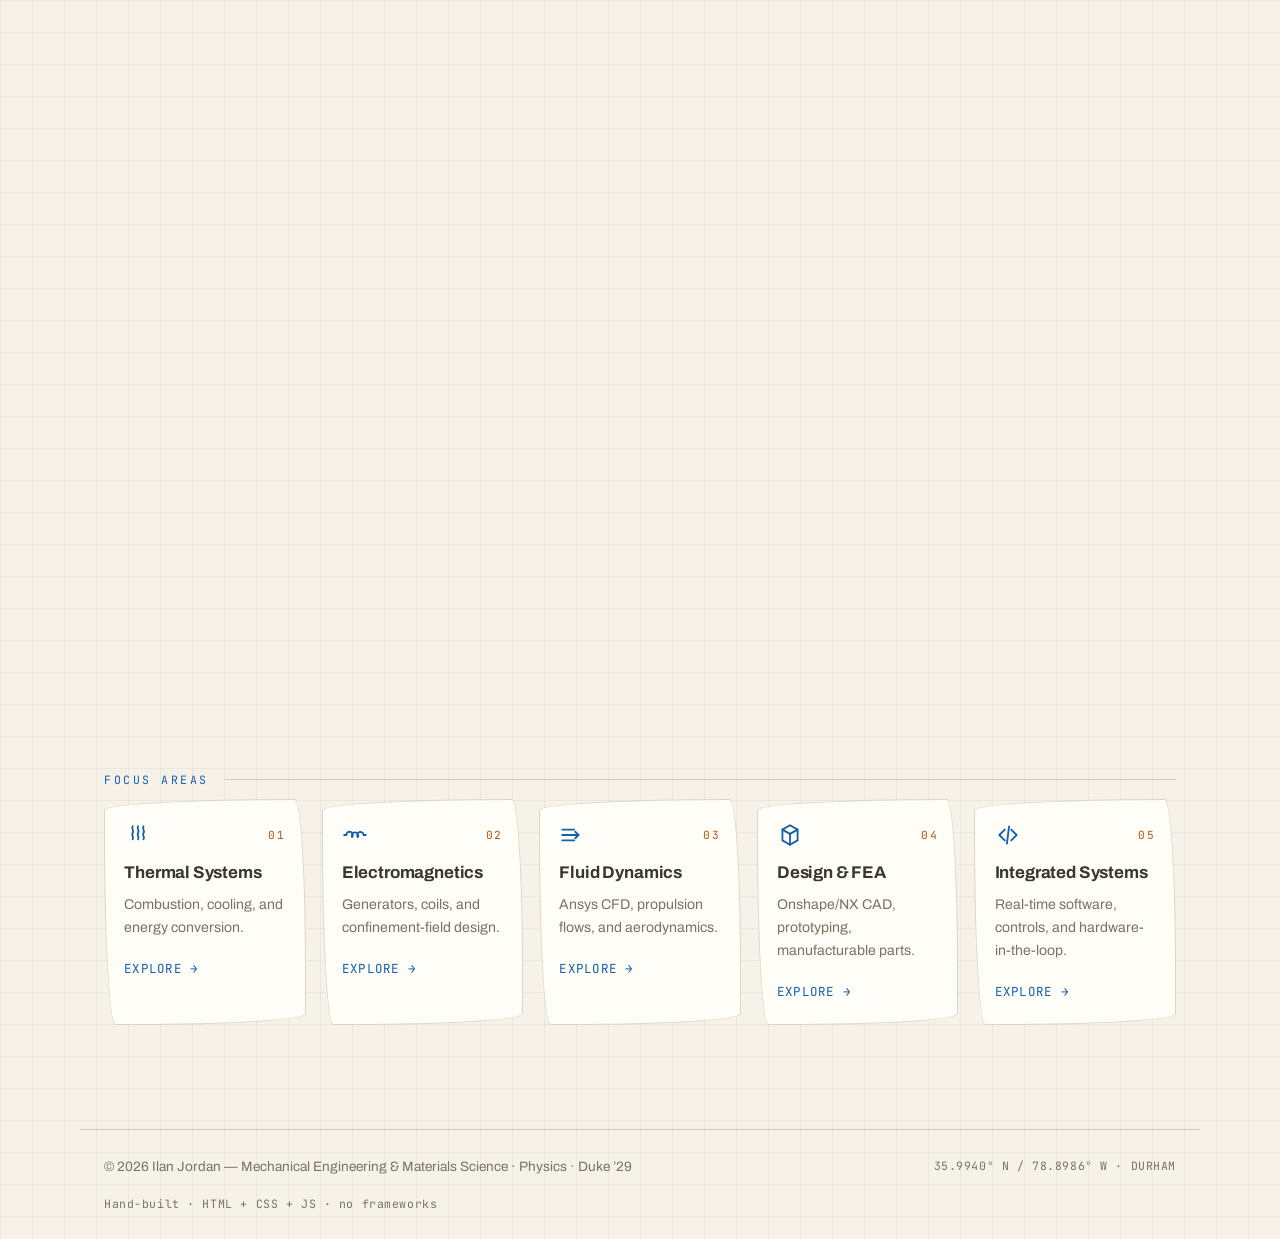
==== commit ee6fedfa: "Sans-serif type, tighter About, new portrait Type: Archivo (body/display, variable width via --displ" ====
--- a/index.html
+++ b/index.html
@@ -7,8 +7,8 @@
   <title>Ilan Jordan — Engineering</title>
   <link rel="preconnect" href="https://fonts.googleapis.com">
   <link rel="preconnect" href="https://fonts.gstatic.com" crossorigin>
-  <link href="https://fonts.googleapis.com/css2?family=Architects+Daughter&amp;display=swap" rel="stylesheet">
-  <link rel="stylesheet" href="css/styles.css?v=23">
+  <link href="https://fonts.googleapis.com/css2?family=Archivo:ital,wdth,wght@0,75..125,400..900;1,75..125,400..900&amp;family=JetBrains+Mono:wght@400..800&amp;display=swap" rel="stylesheet">
+  <link rel="stylesheet" href="css/styles.css?v=26">
   <link rel="icon" href="data:image/svg+xml,&lt;svg xmlns='http://www.w3.org/2000/svg' viewBox='0 0 100 100'&gt;&lt;circle cx='50' cy='50' r='12' fill='%234fd8eb'/&gt;&lt;ellipse cx='50' cy='50' rx='44' ry='18' fill='none' stroke='%23ffd23f' stroke-width='6' transform='rotate(30 50 50)'/&gt;&lt;ellipse cx='50' cy='50' rx='44' ry='18' fill='none' stroke='%234fd8eb' stroke-width='6' transform='rotate(-30 50 50)'/&gt;&lt;/svg&gt;">
 </head>
 <body>
@@ -385,10 +385,10 @@
 
   <noscript><p style="padding:2rem;text-align:center">This portfolio needs JavaScript enabled to render its content.</p></noscript>
 
-  <script src="js/config.js?v=23"></script>
-  <script src="js/projects.js?v=23"></script>
-  <script src="js/plasma.js?v=23"></script>
-  <script src="js/scenes.js?v=23"></script>
-  <script src="js/main.js?v=23"></script>
+  <script src="js/config.js?v=26"></script>
+  <script src="js/projects.js?v=26"></script>
+  <script src="js/plasma.js?v=26"></script>
+  <script src="js/scenes.js?v=26"></script>
+  <script src="js/main.js?v=26"></script>
 </body>
 </html>
--- a/css/styles.css
+++ b/css/styles.css
@@ -26,9 +26,9 @@
   --nav-shadow: 0 10px 30px rgba(0, 0, 0, 0.35);
 
   /* ── Type & shape (shared by both themes) ────── */
-  --font-body: "Architects Daughter", "Segoe Print", "Bradley Hand", "Comic Sans MS", cursive;
-  --font-mono: "Architects Daughter", "Segoe Print", "Bradley Hand", "Comic Sans MS", cursive;
-  --display-stretch: 100%;  /* no-op on the handwriting font, kept for compat */
+  --font-body: "Archivo", "Segoe UI", "Helvetica Neue", Arial, sans-serif;
+  --font-mono: "JetBrains Mono", ui-monospace, "SF Mono", Consolas, "Liberation Mono", monospace;
+  --display-stretch: 108%;  /* Archivo carries a width axis; display type runs slightly expanded */
   --radius: 6px;
   /* hand-ruled box — slightly different radii each corner */
   --wonky: 255px 15px 225px 15px / 15px 225px 15px 255px;
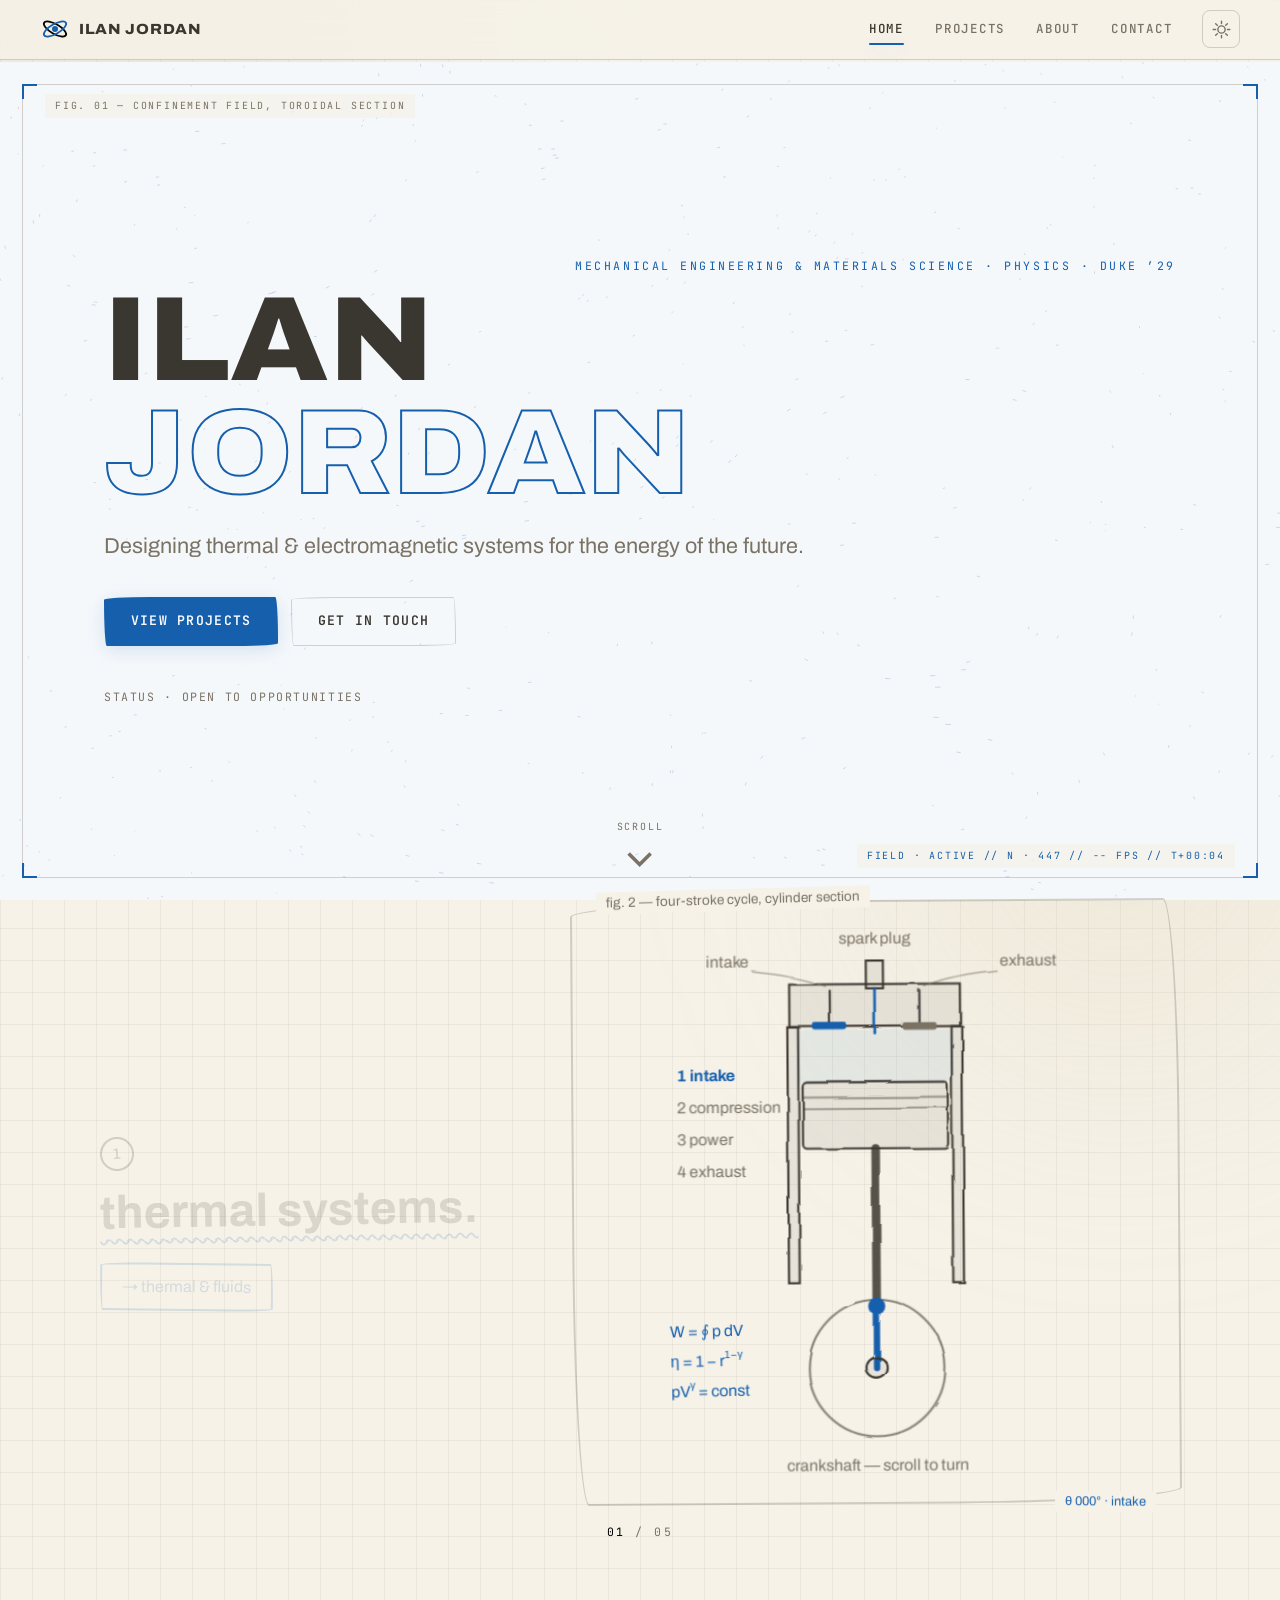
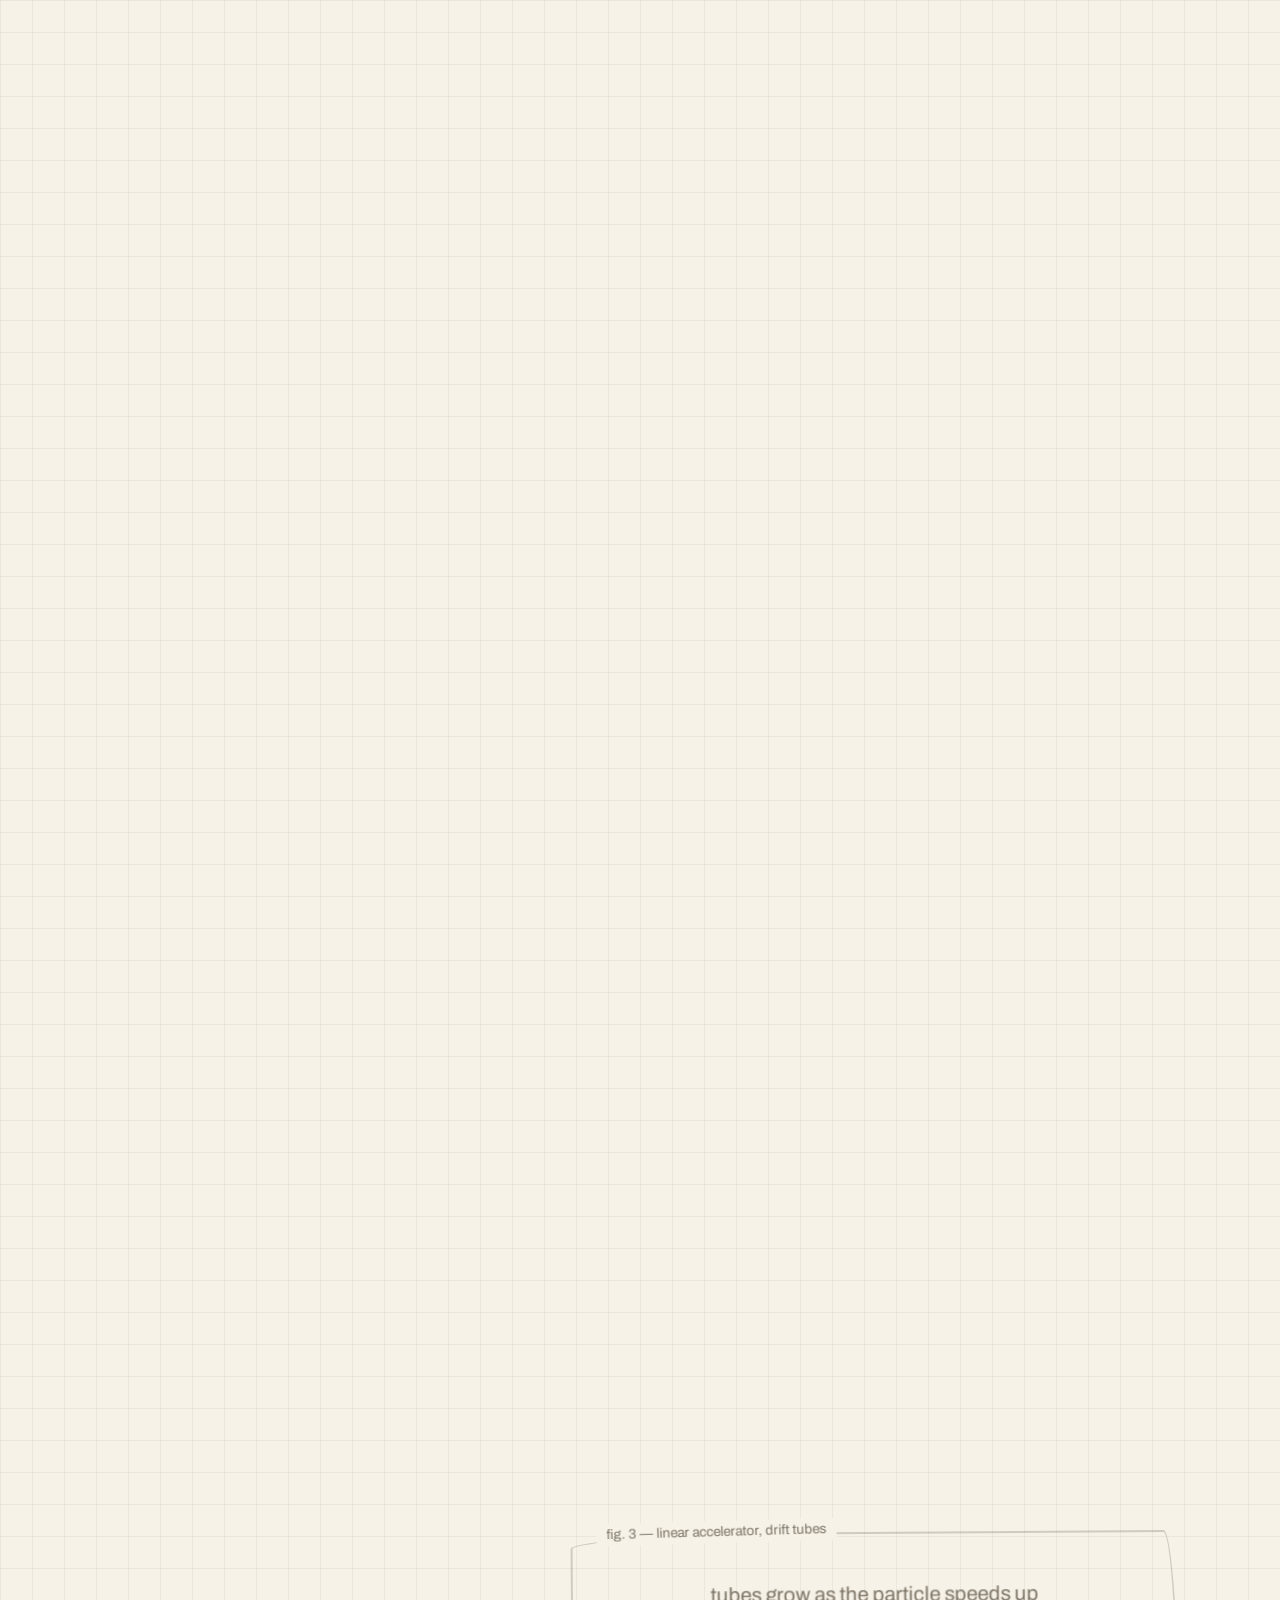
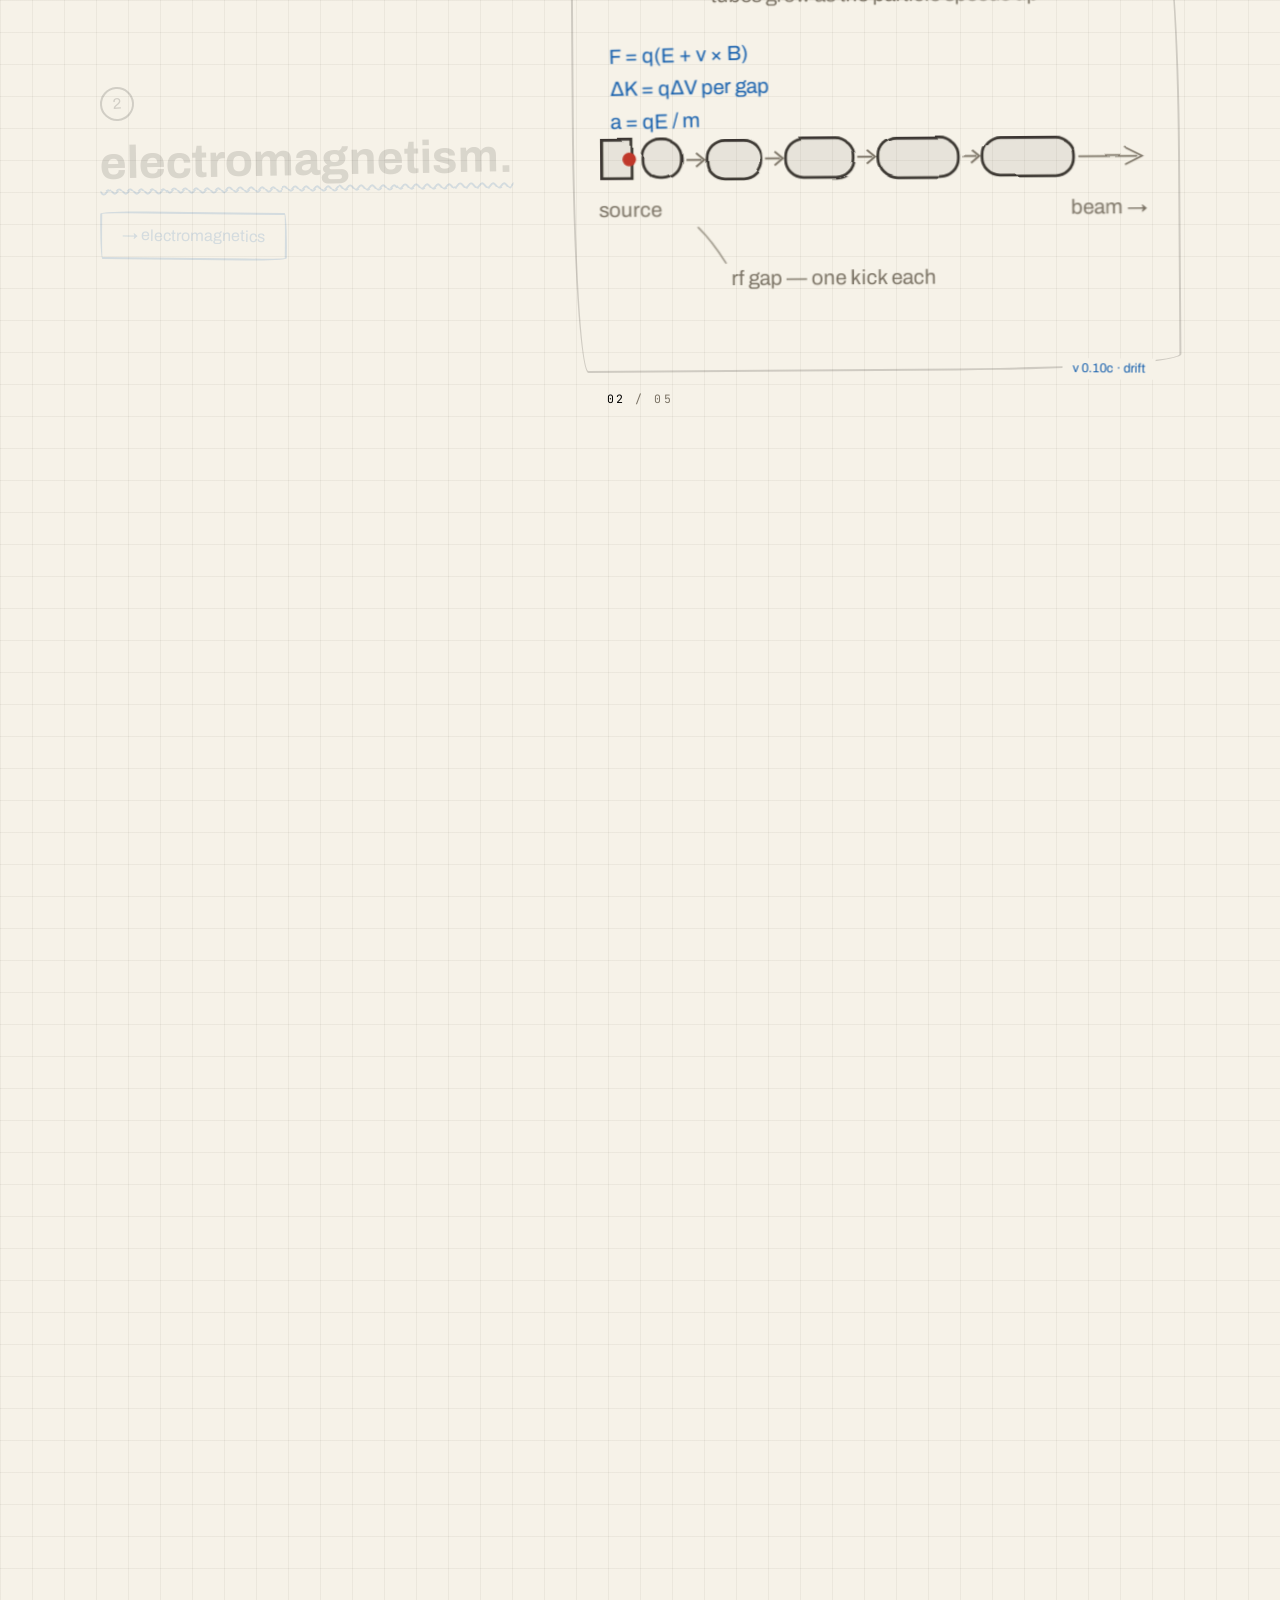
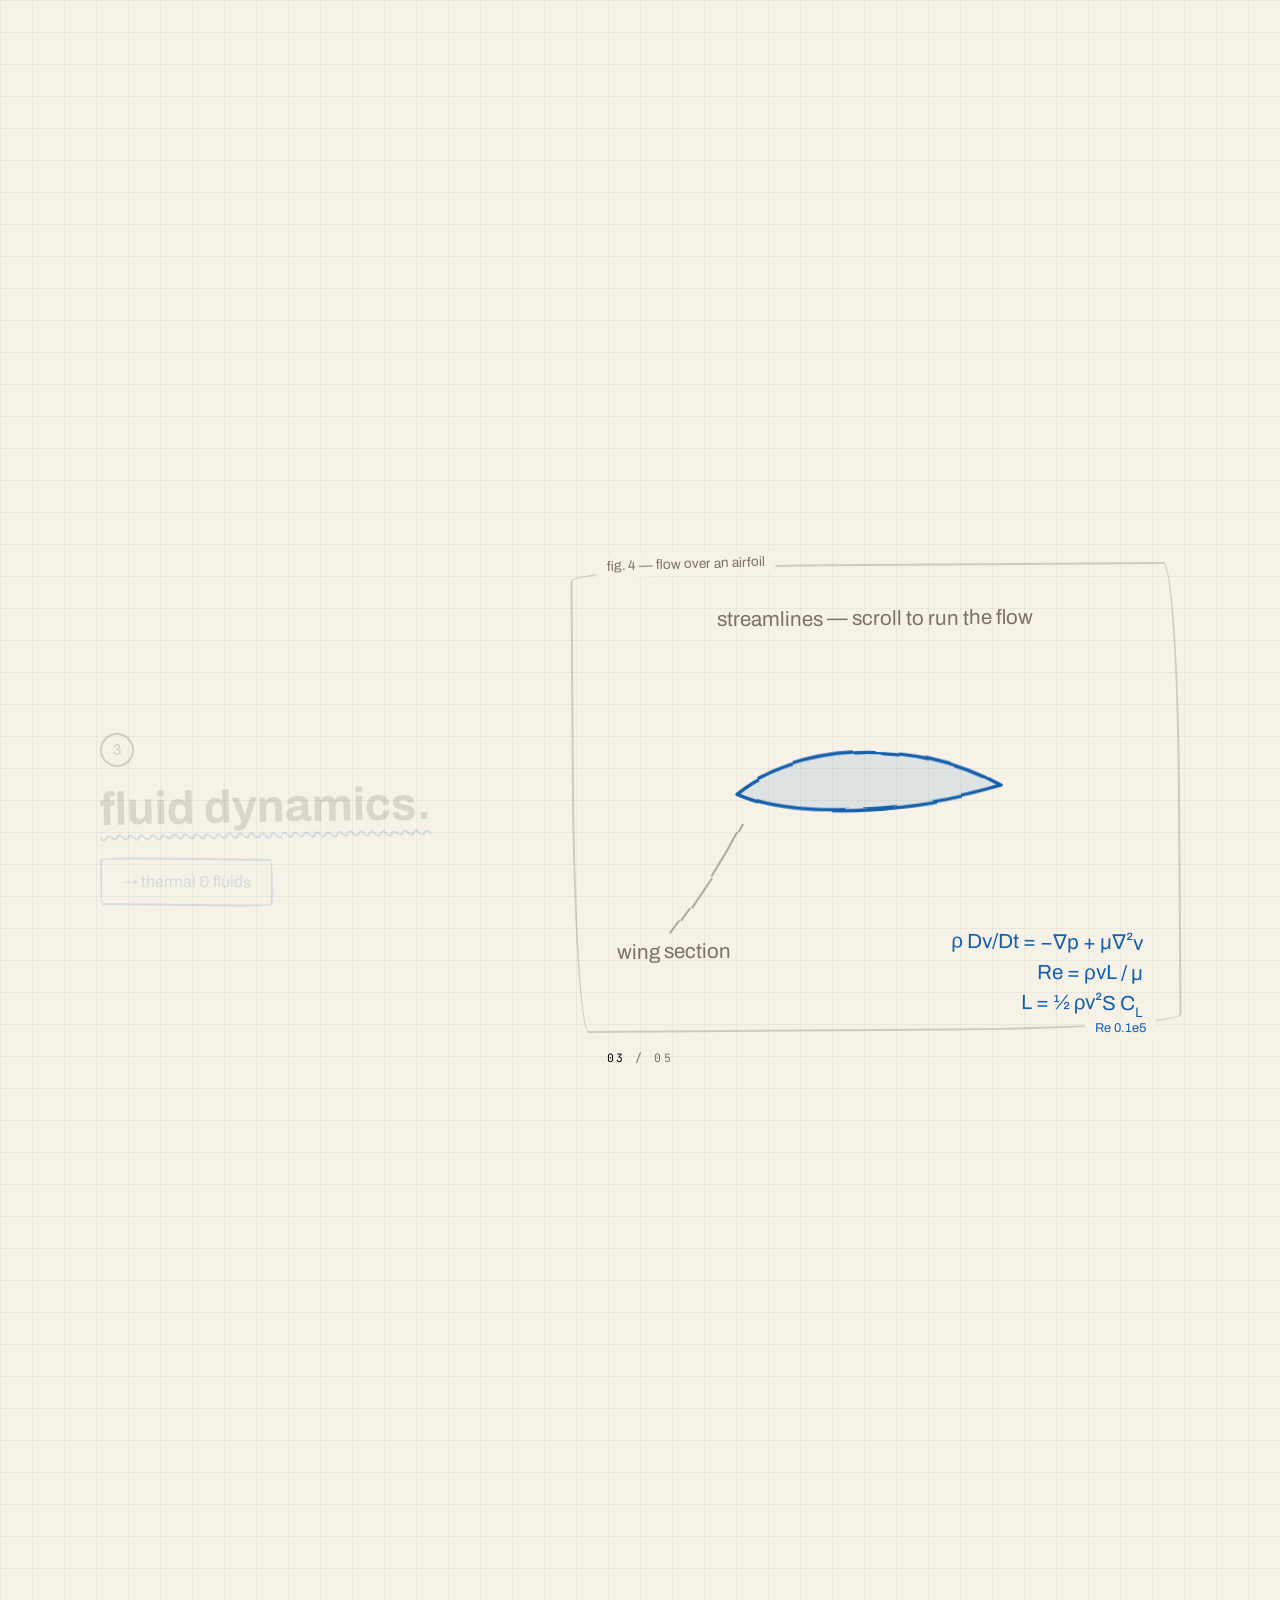
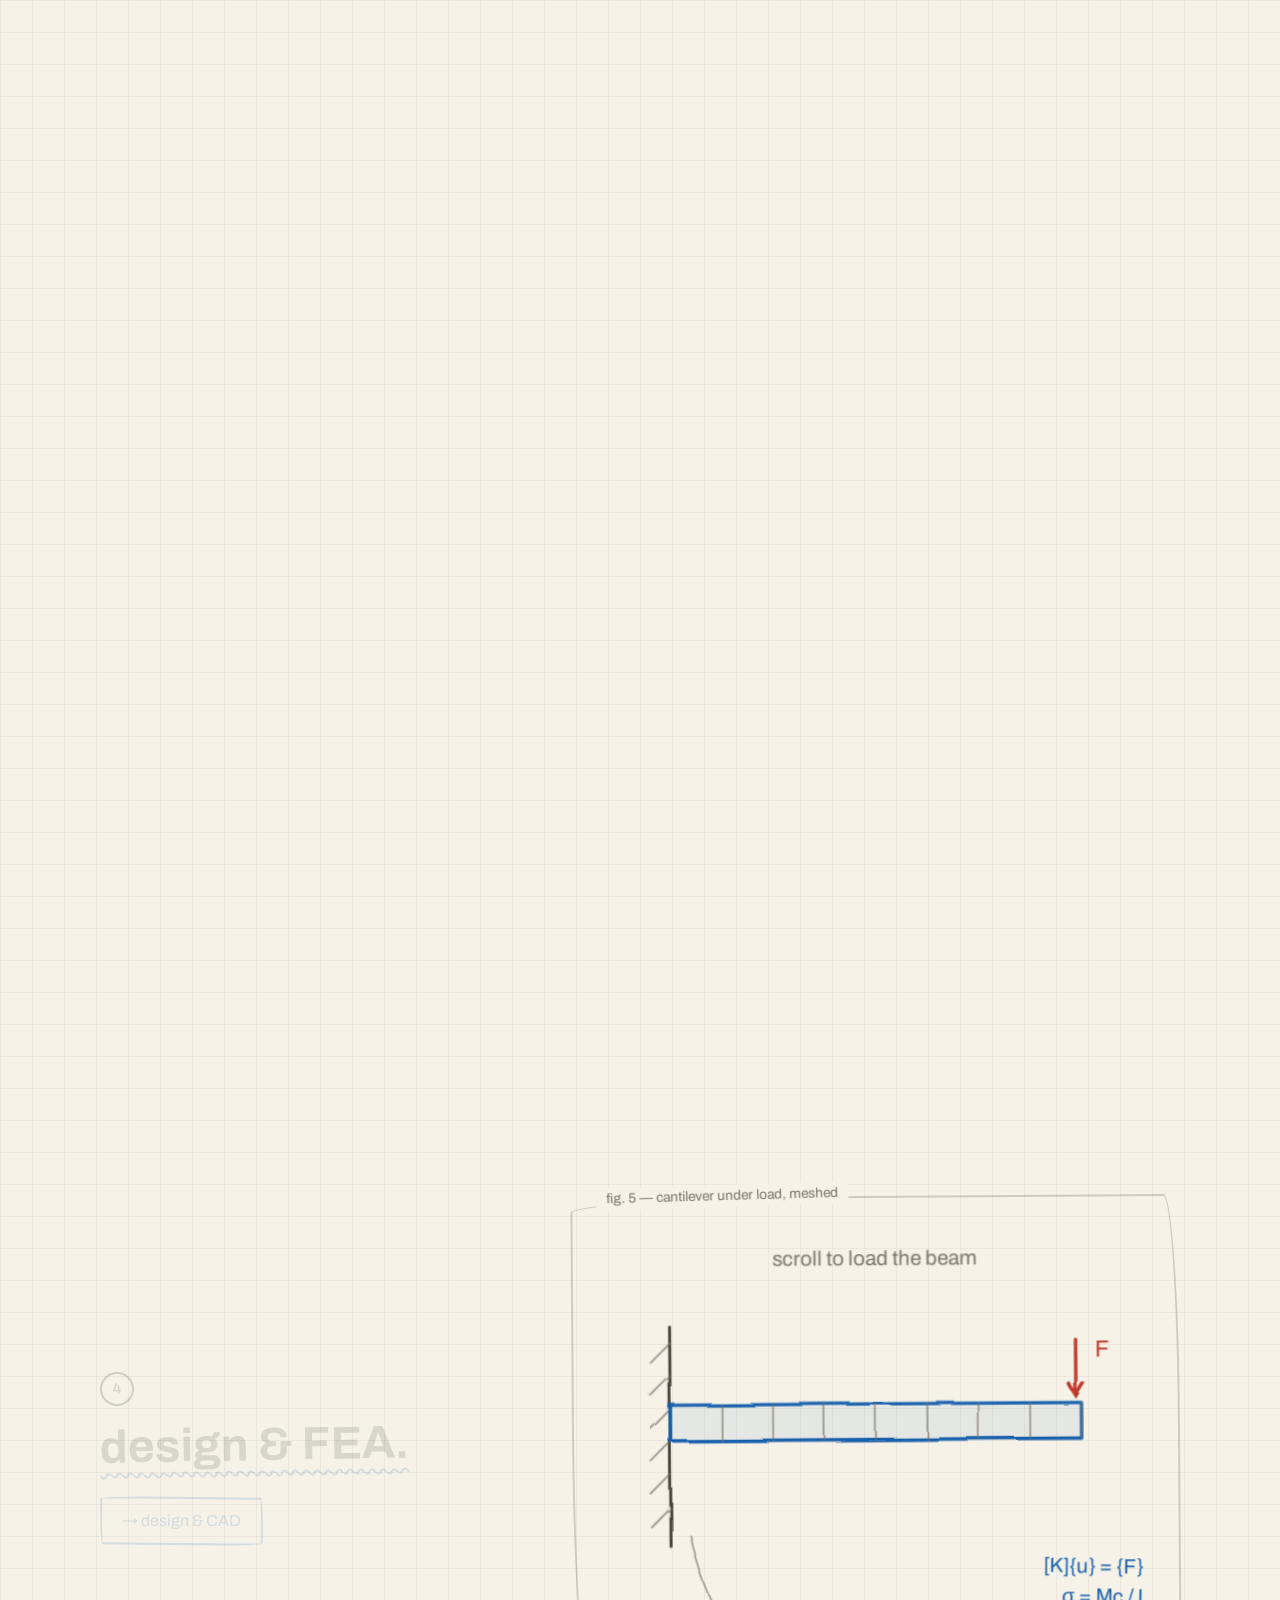
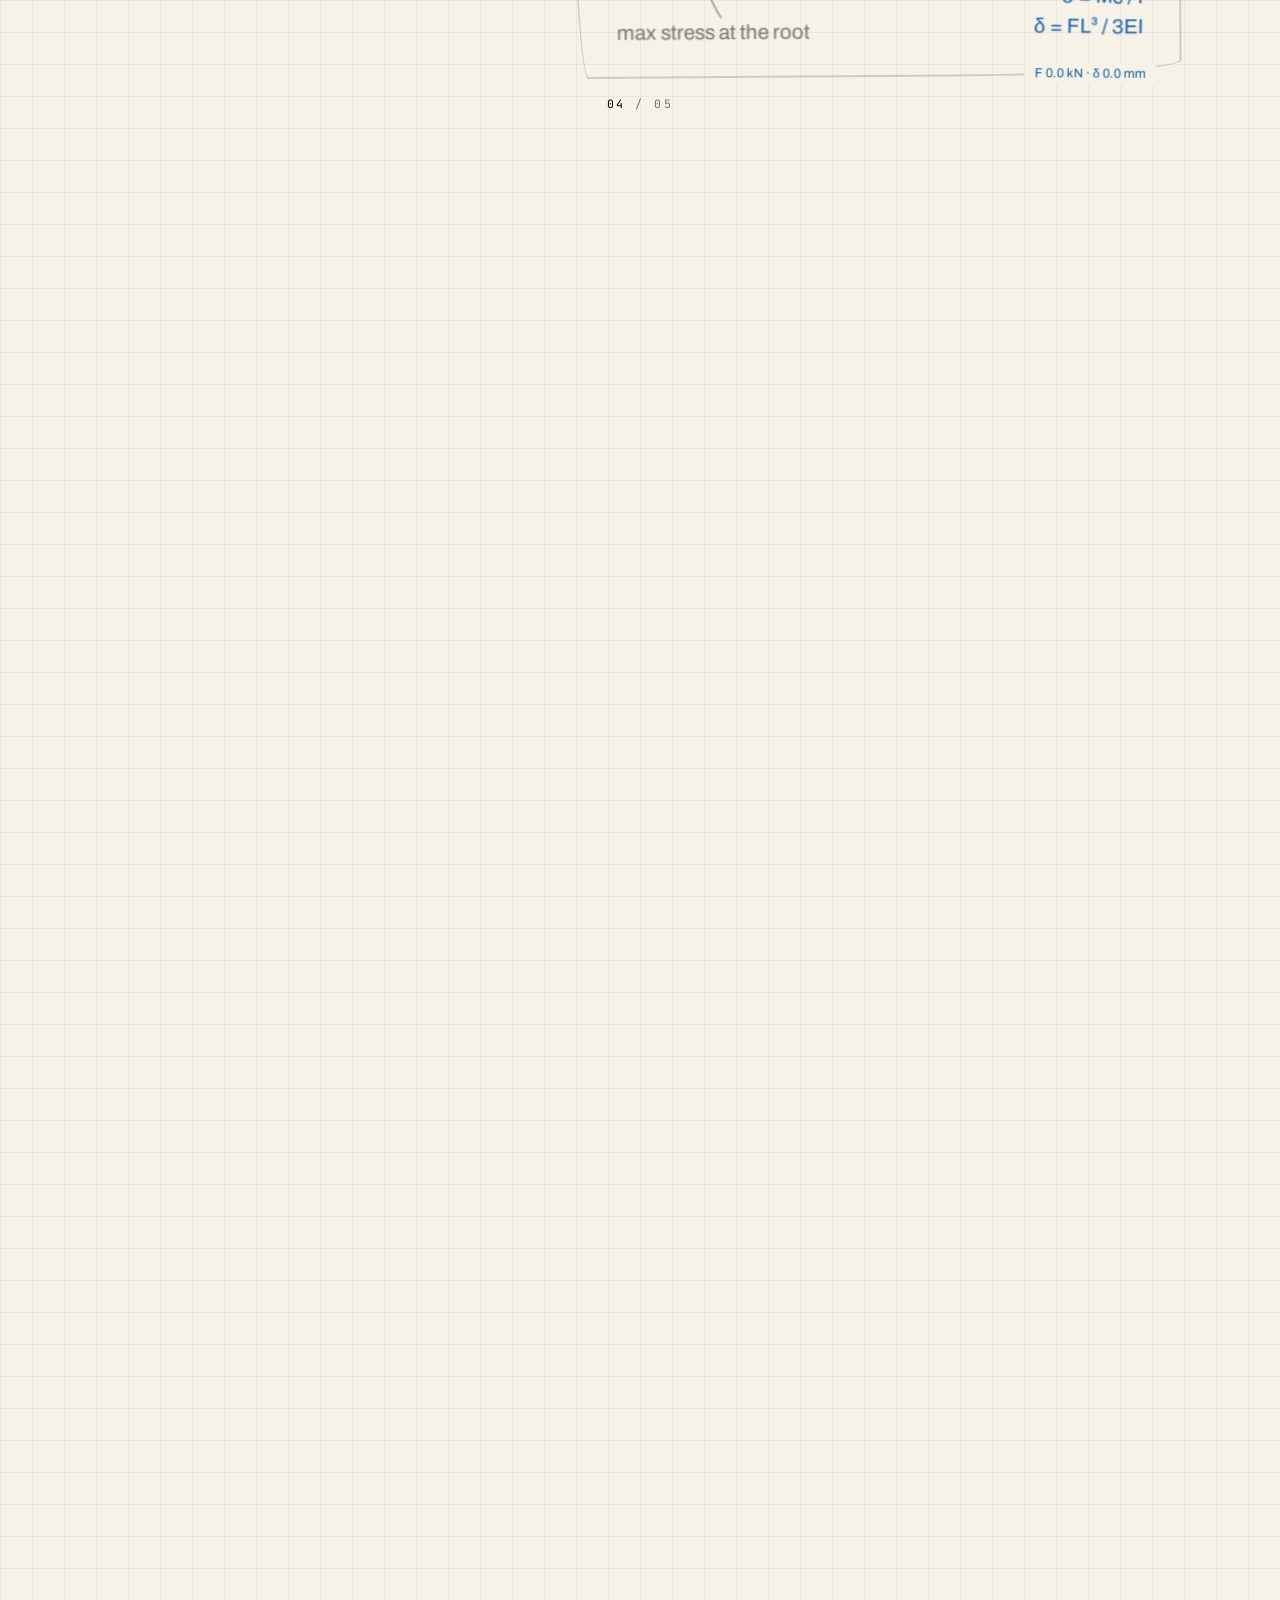
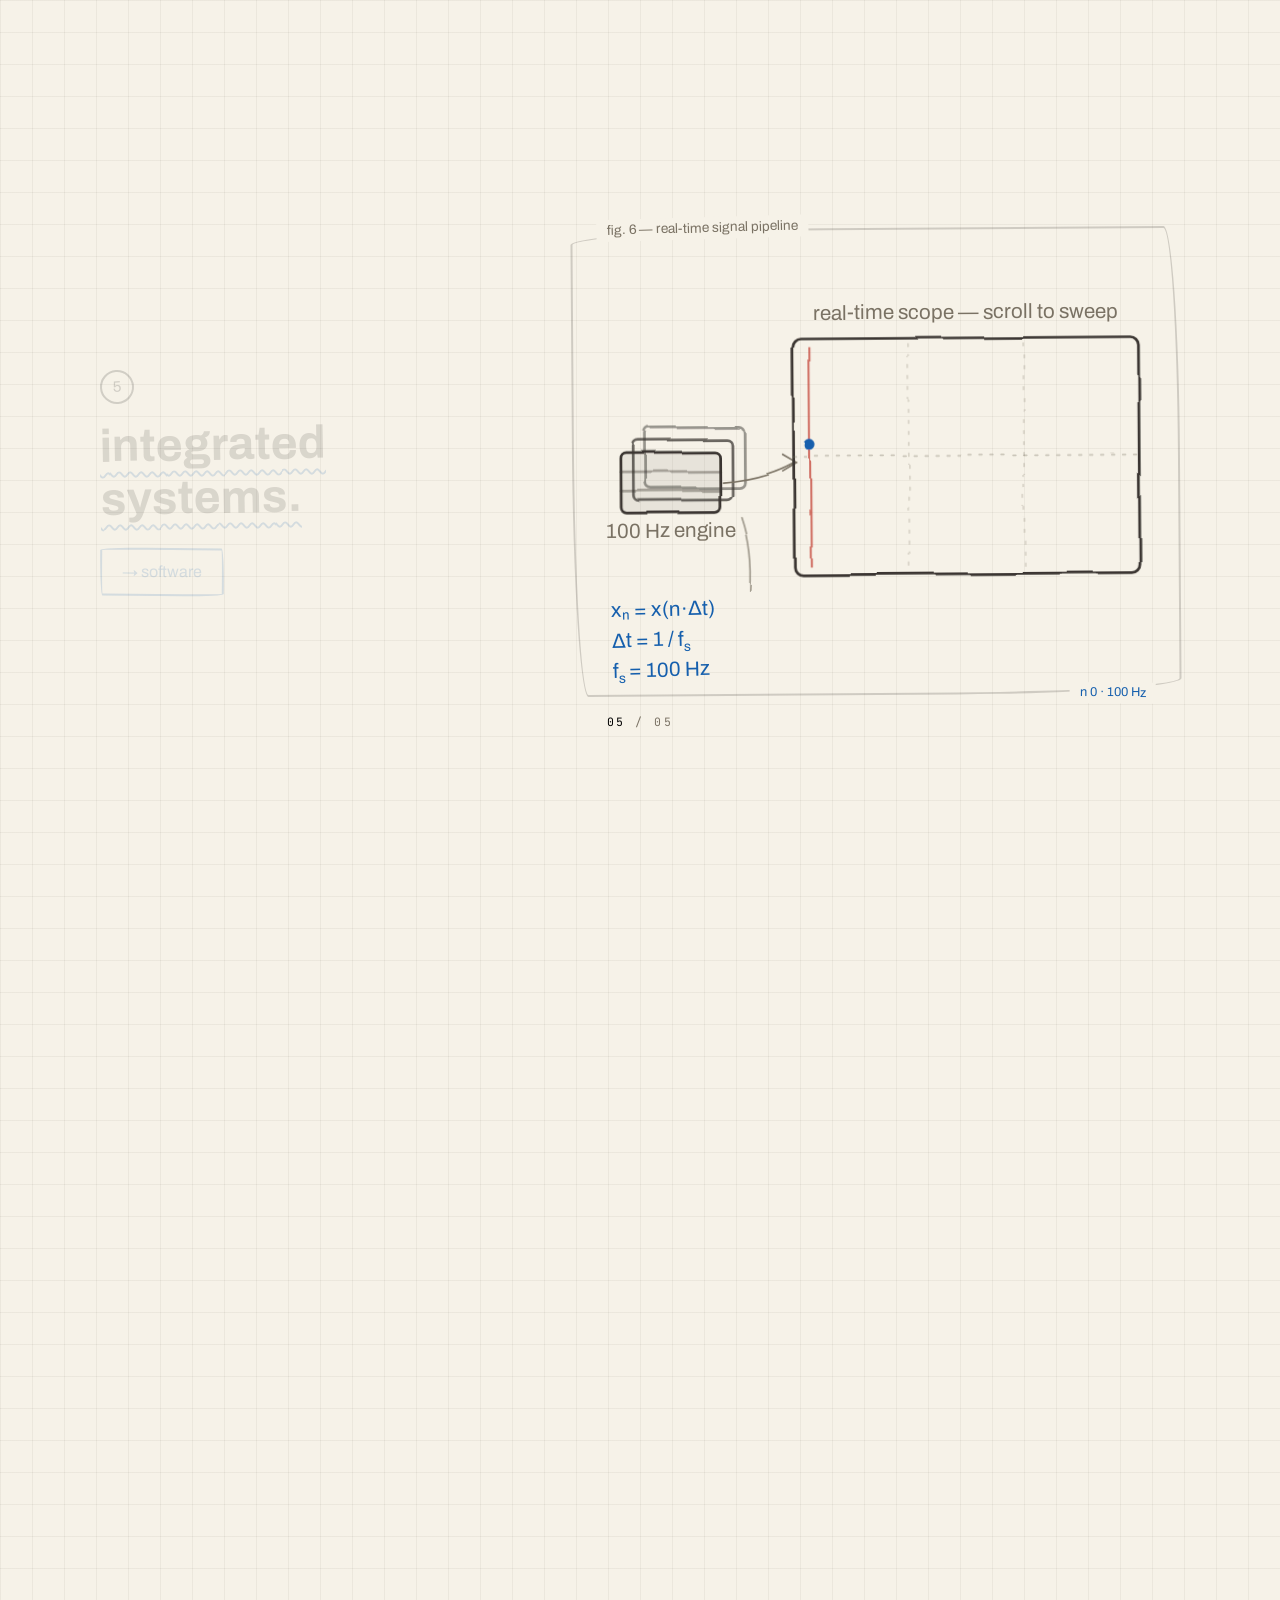
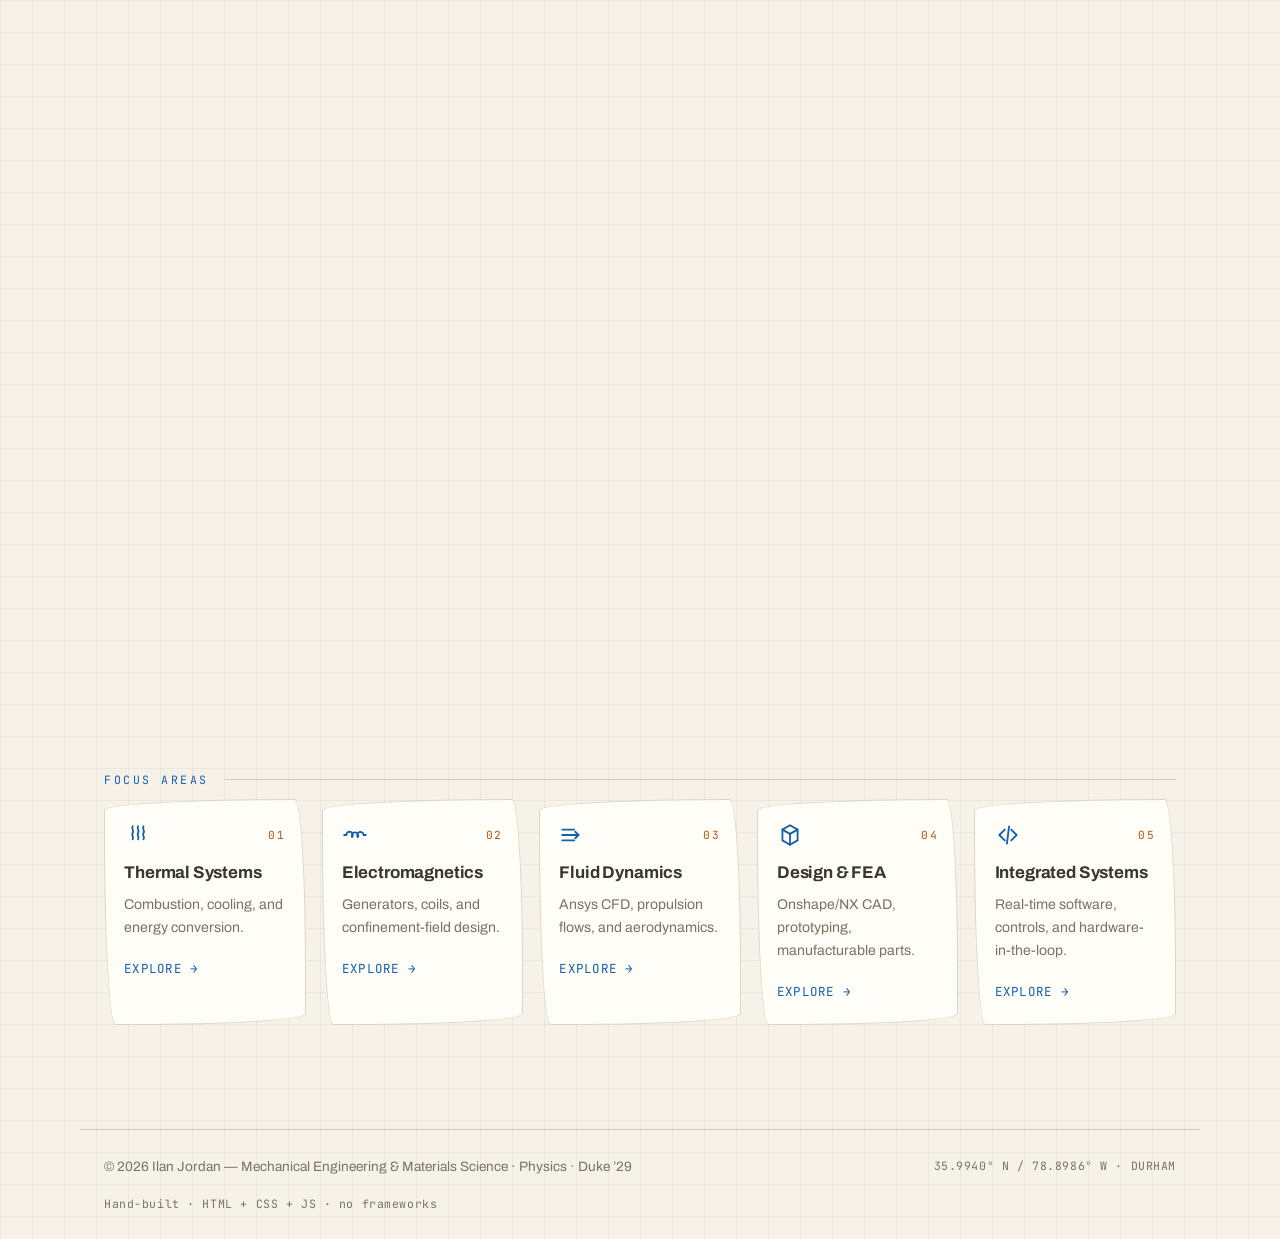
==== commit af5c8268: "Complete EGR 101 paintbrush cleaner project entry" ====
--- a/index.html
+++ b/index.html
@@ -386,7 +386,7 @@
   <noscript><p style="padding:2rem;text-align:center">This portfolio needs JavaScript enabled to render its content.</p></noscript>
 
   <script src="js/config.js?v=26"></script>
-  <script src="js/projects.js?v=26"></script>
+  <script src="js/projects.js?v=30"></script>
   <script src="js/plasma.js?v=26"></script>
   <script src="js/scenes.js?v=26"></script>
   <script src="js/main.js?v=26"></script>
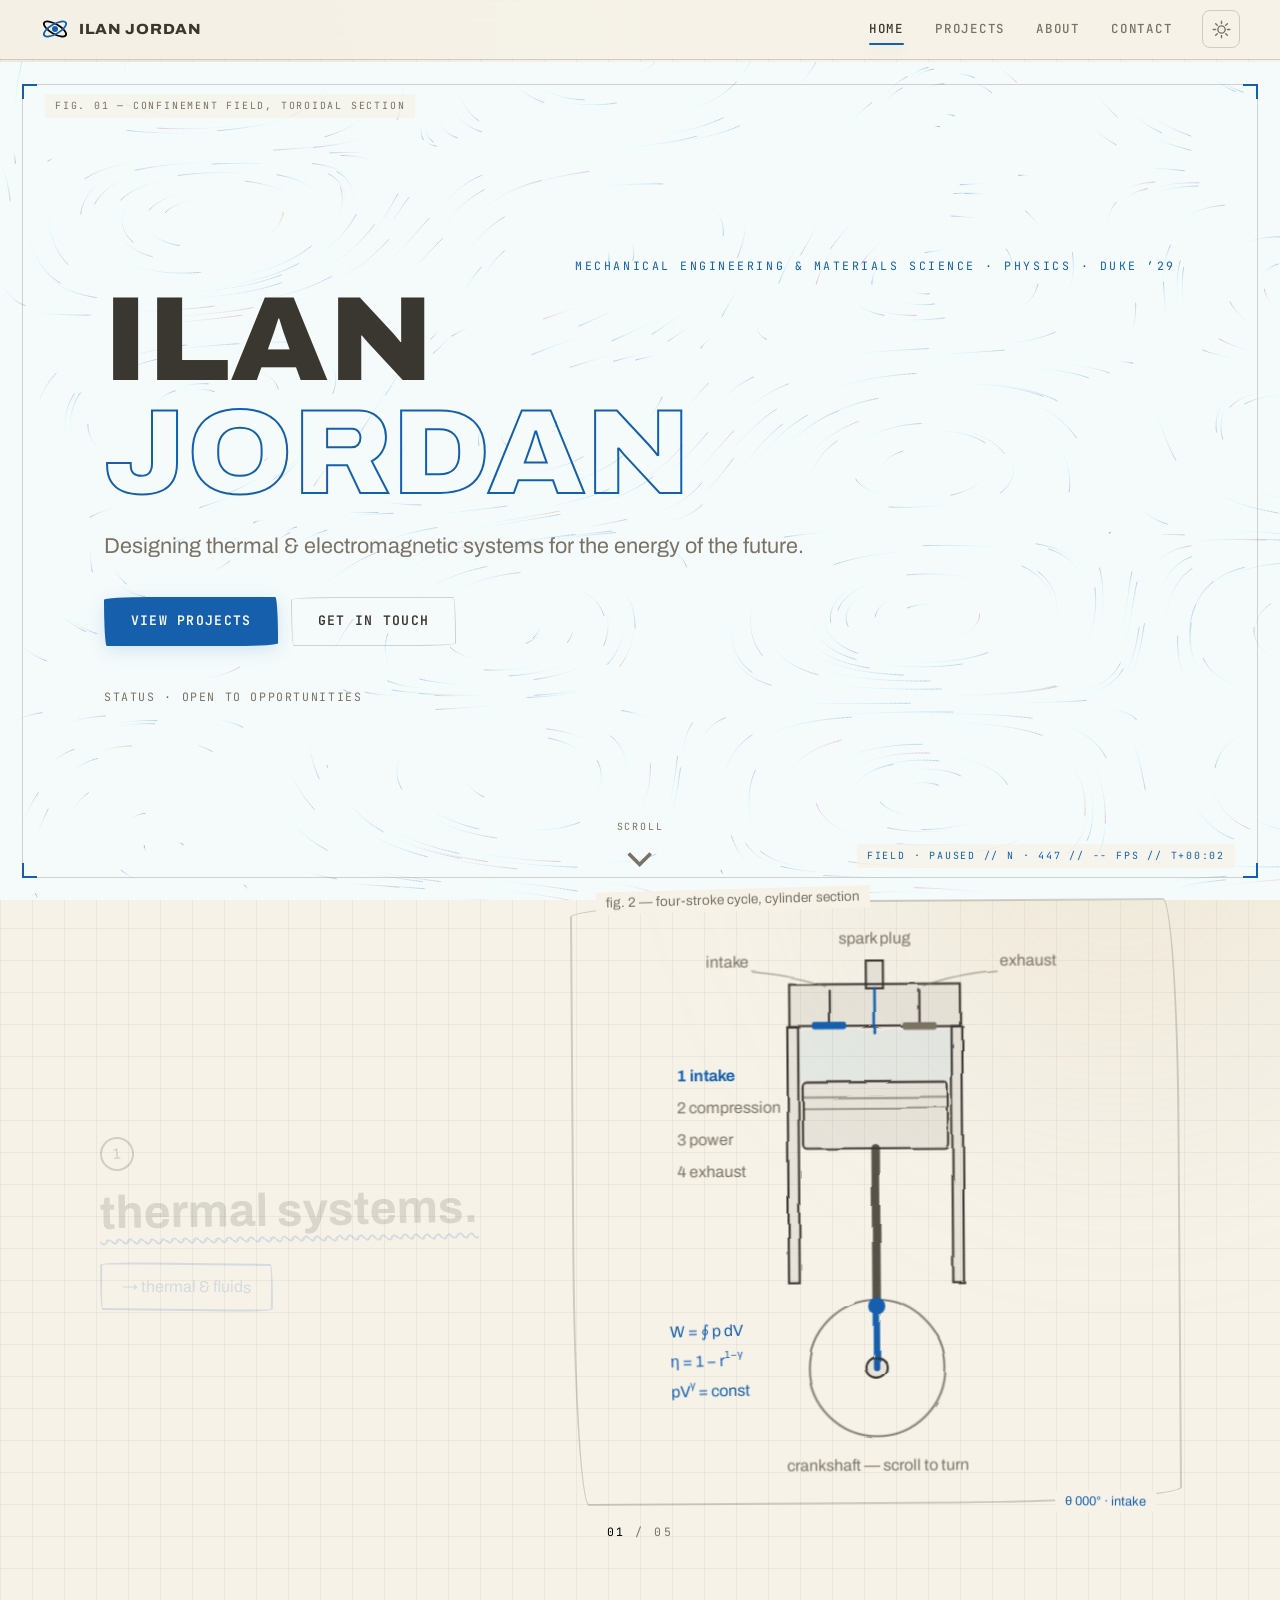
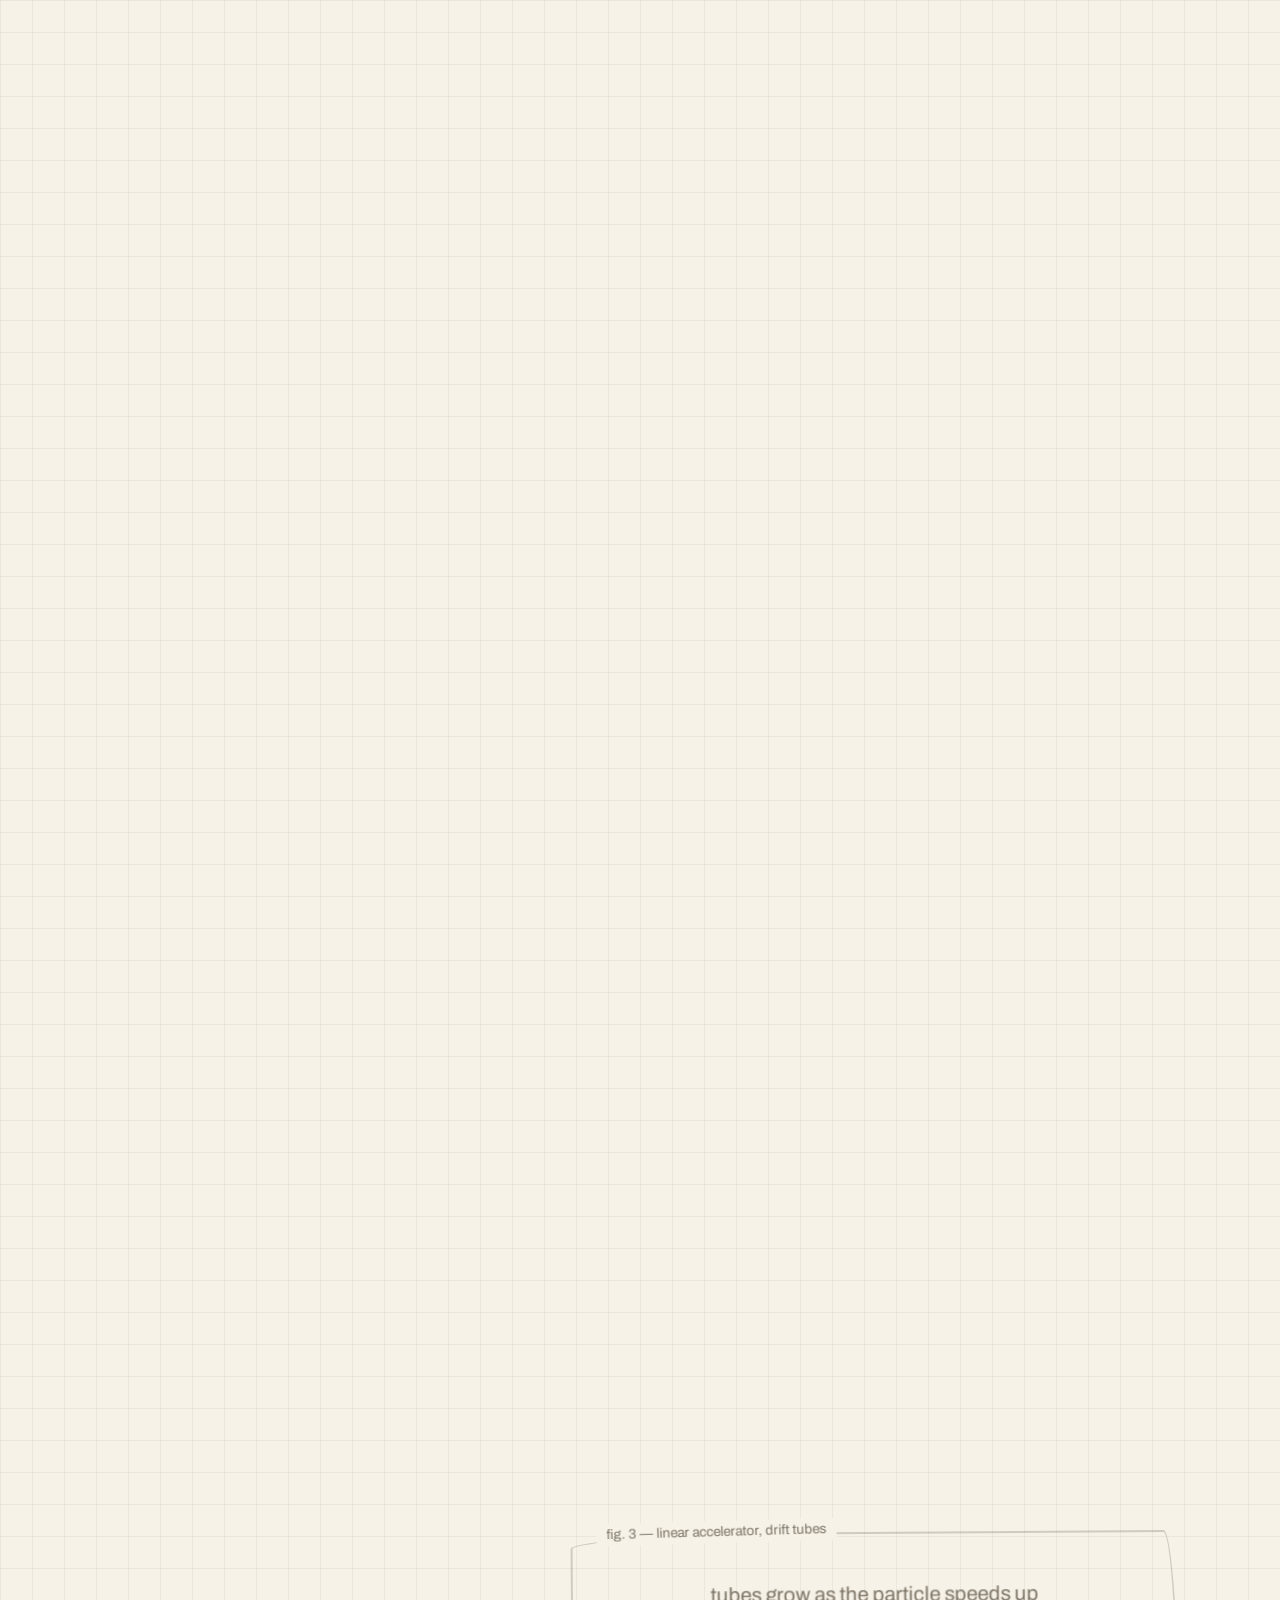
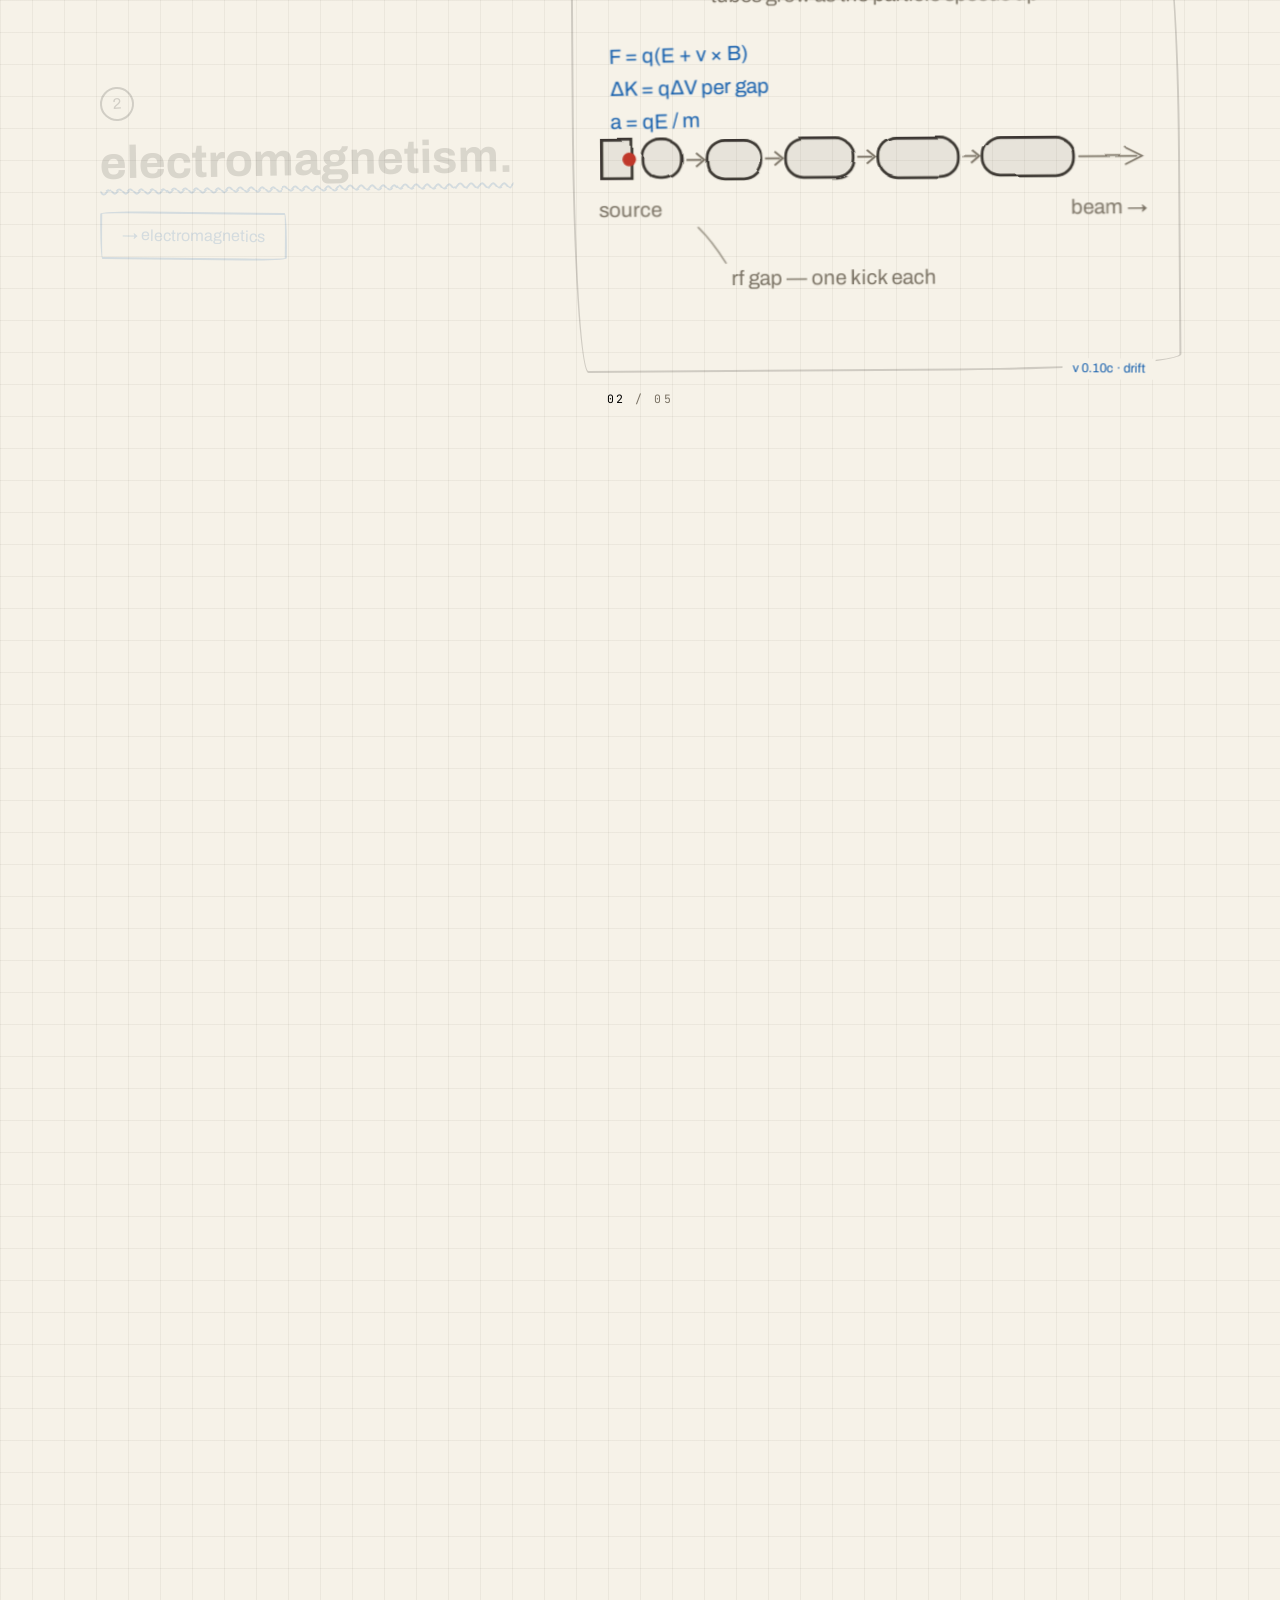
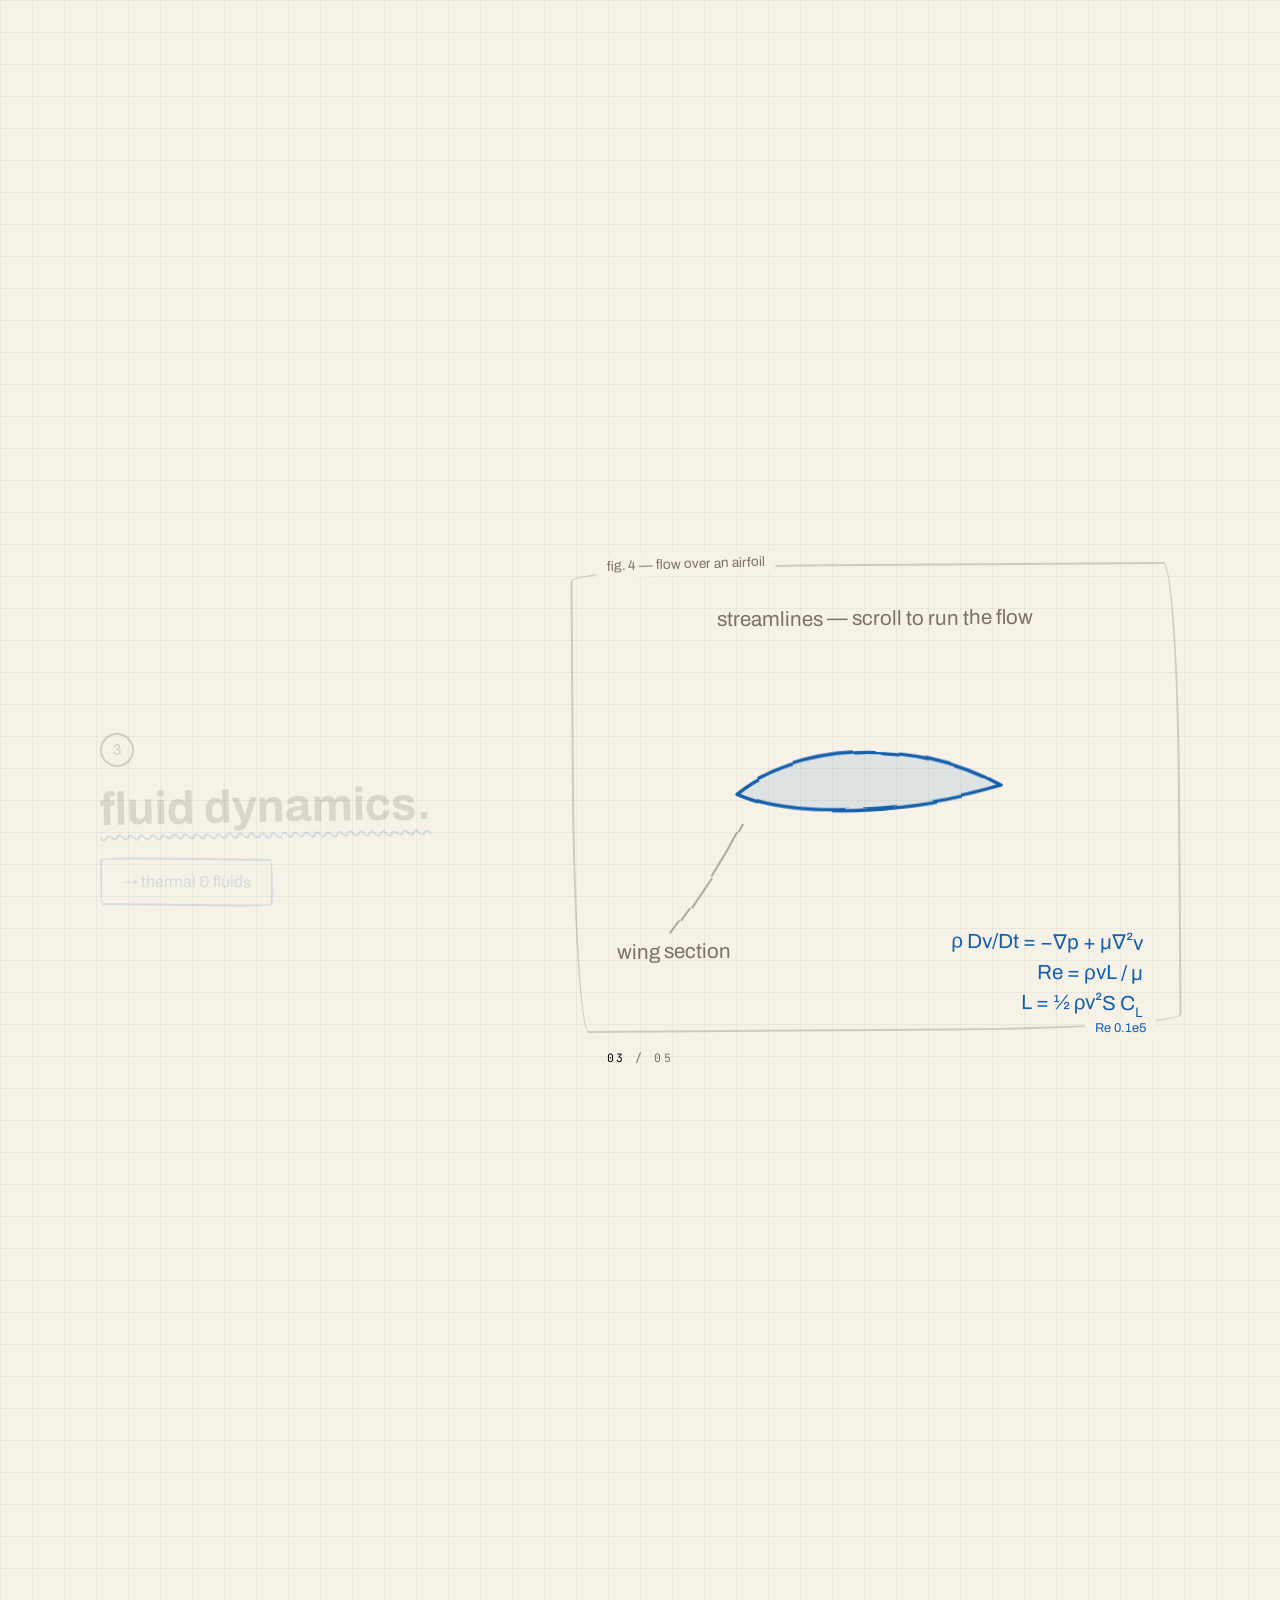
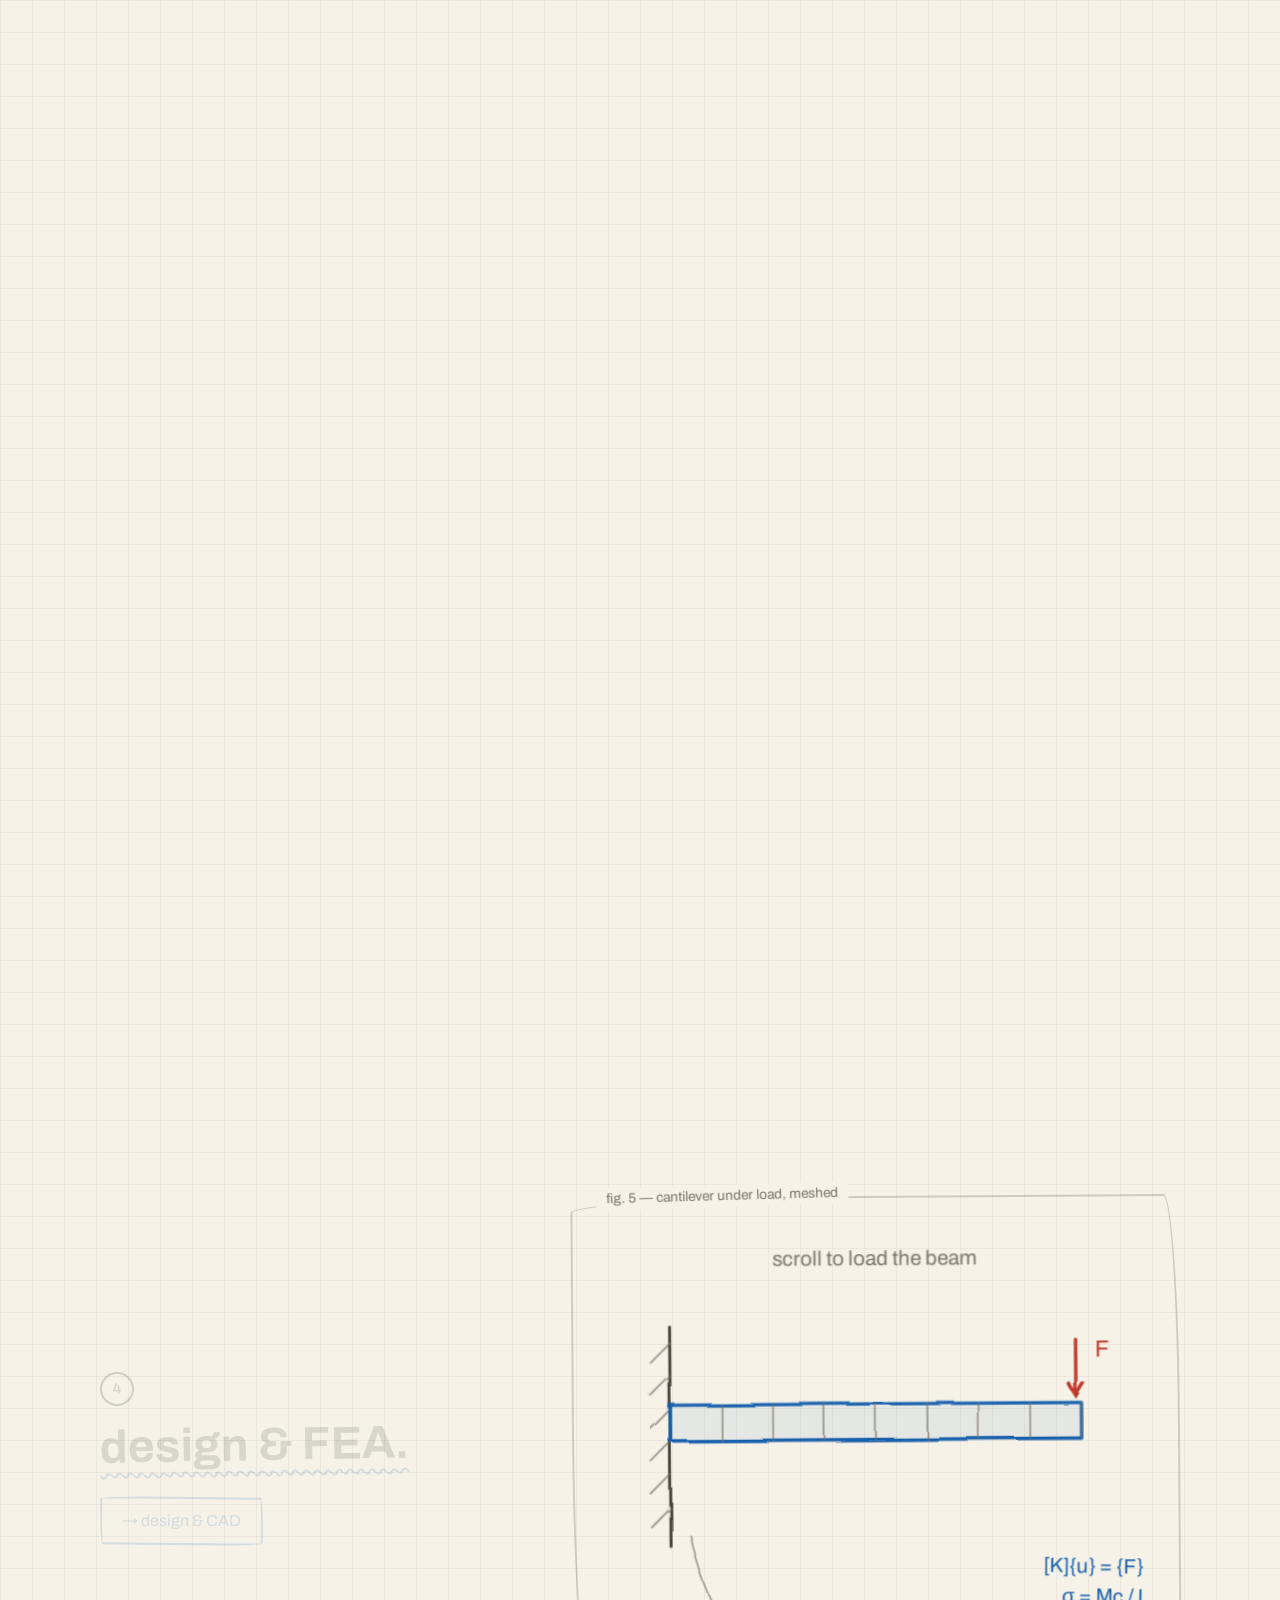
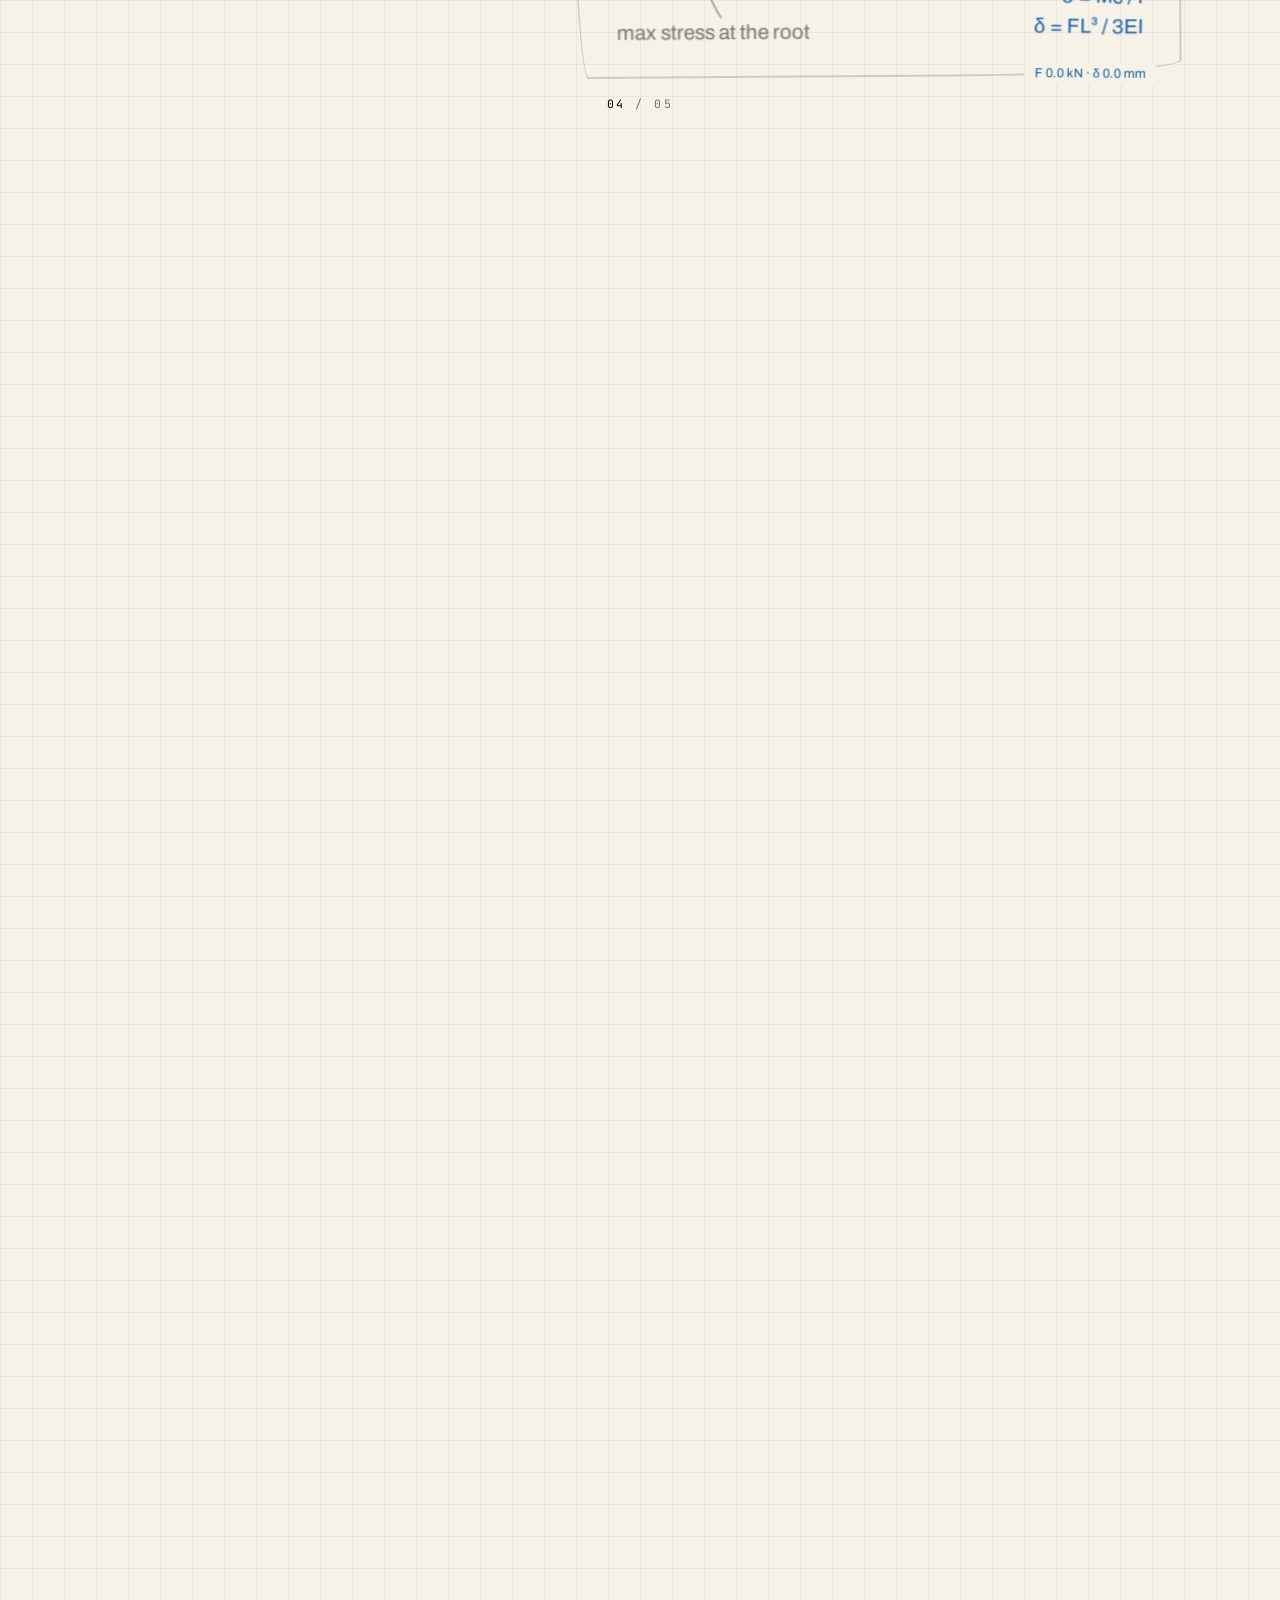
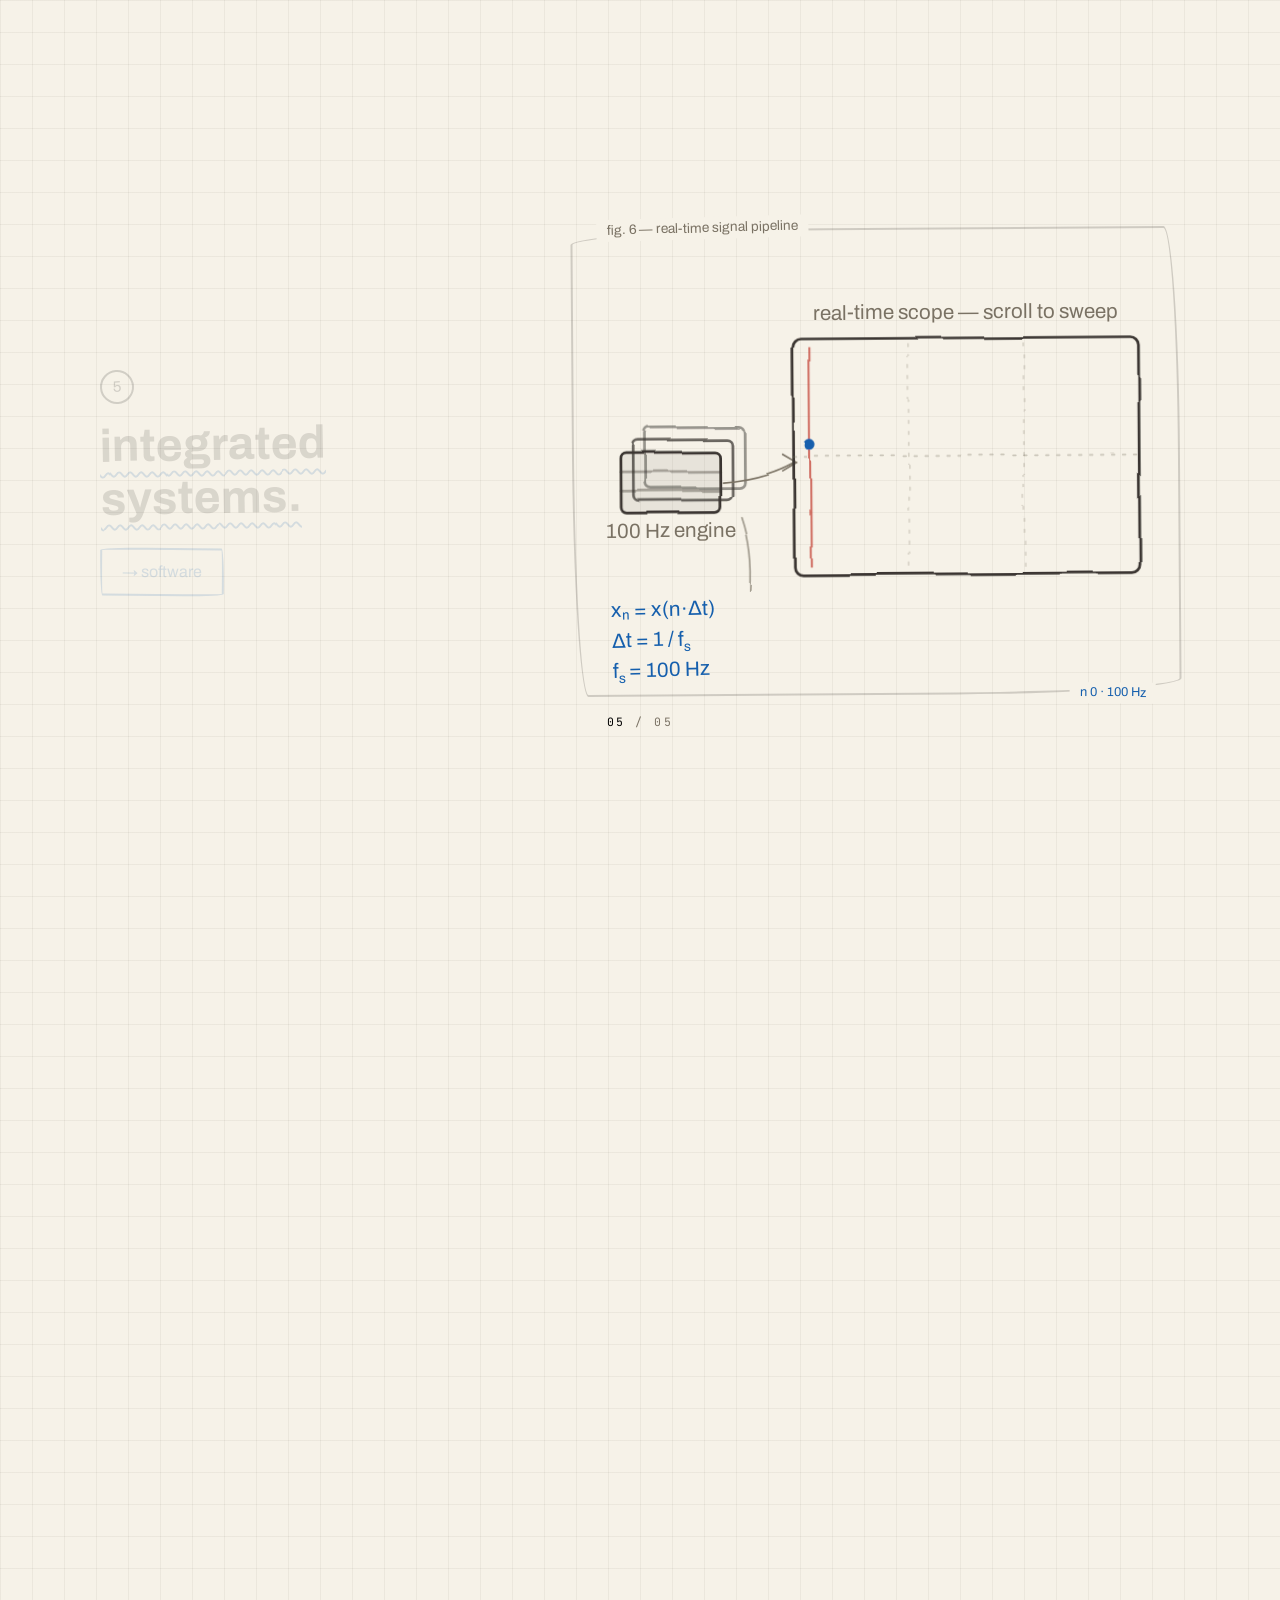
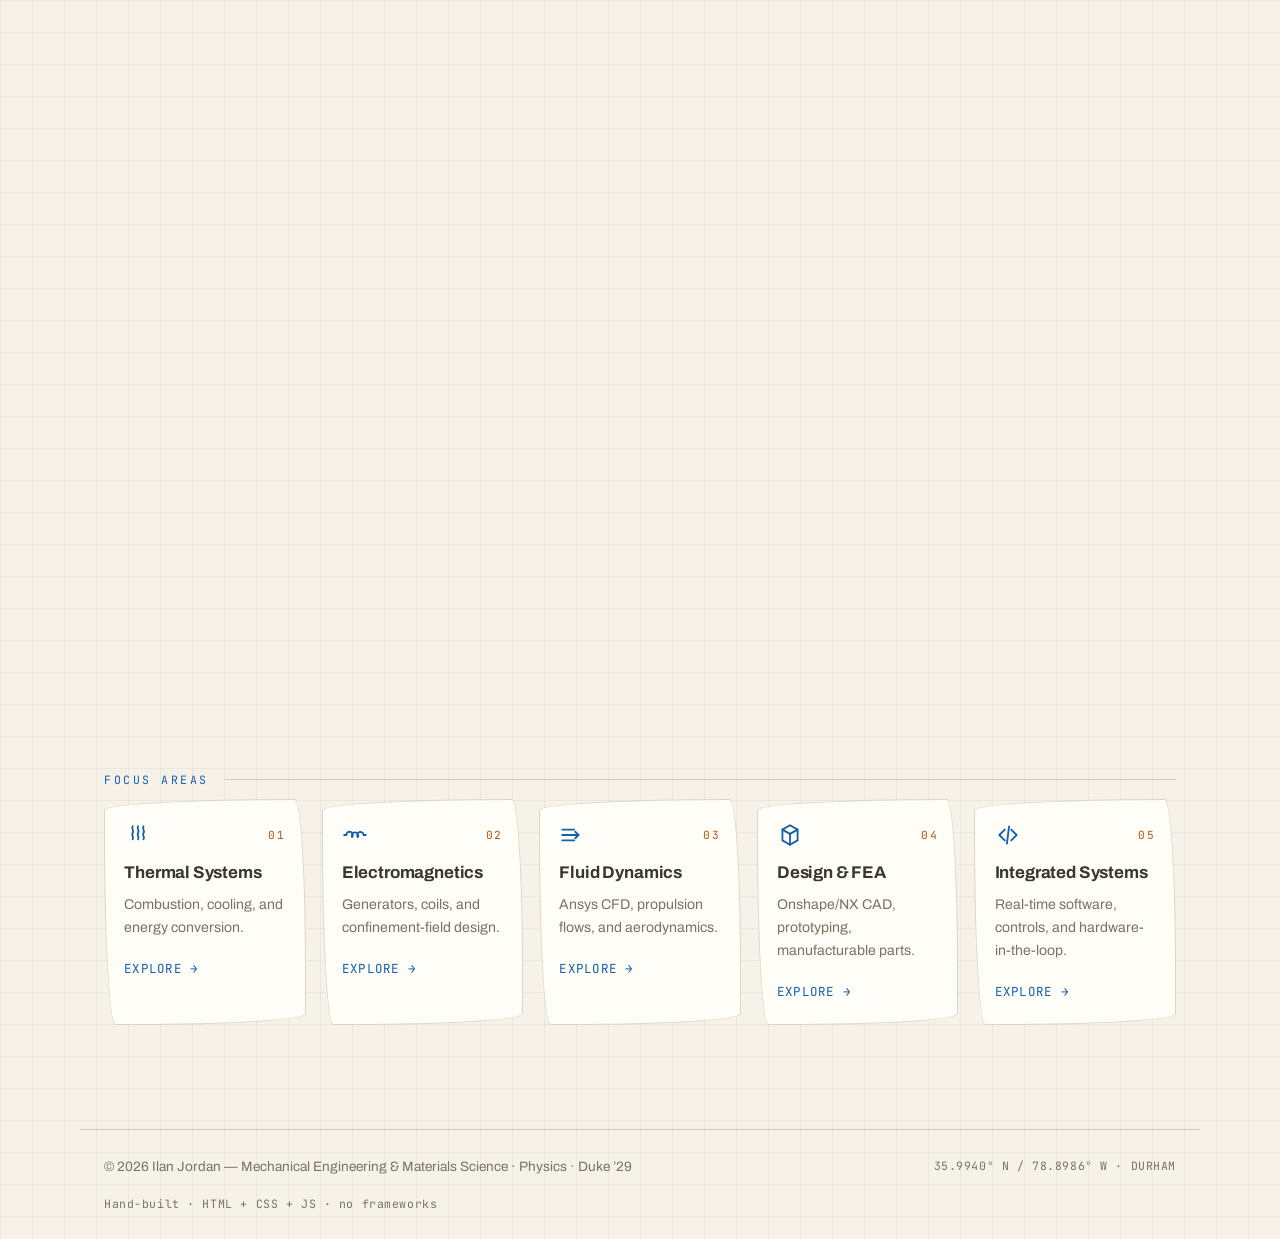
==== commit 5ad74ba3: "Add EITSIM app demonstration video" ====
--- a/index.html
+++ b/index.html
@@ -386,7 +386,7 @@
   <noscript><p style="padding:2rem;text-align:center">This portfolio needs JavaScript enabled to render its content.</p></noscript>
 
   <script src="js/config.js?v=26"></script>
-  <script src="js/projects.js?v=30"></script>
+  <script src="js/projects.js?v=31"></script>
   <script src="js/plasma.js?v=26"></script>
   <script src="js/scenes.js?v=26"></script>
   <script src="js/main.js?v=26"></script>
